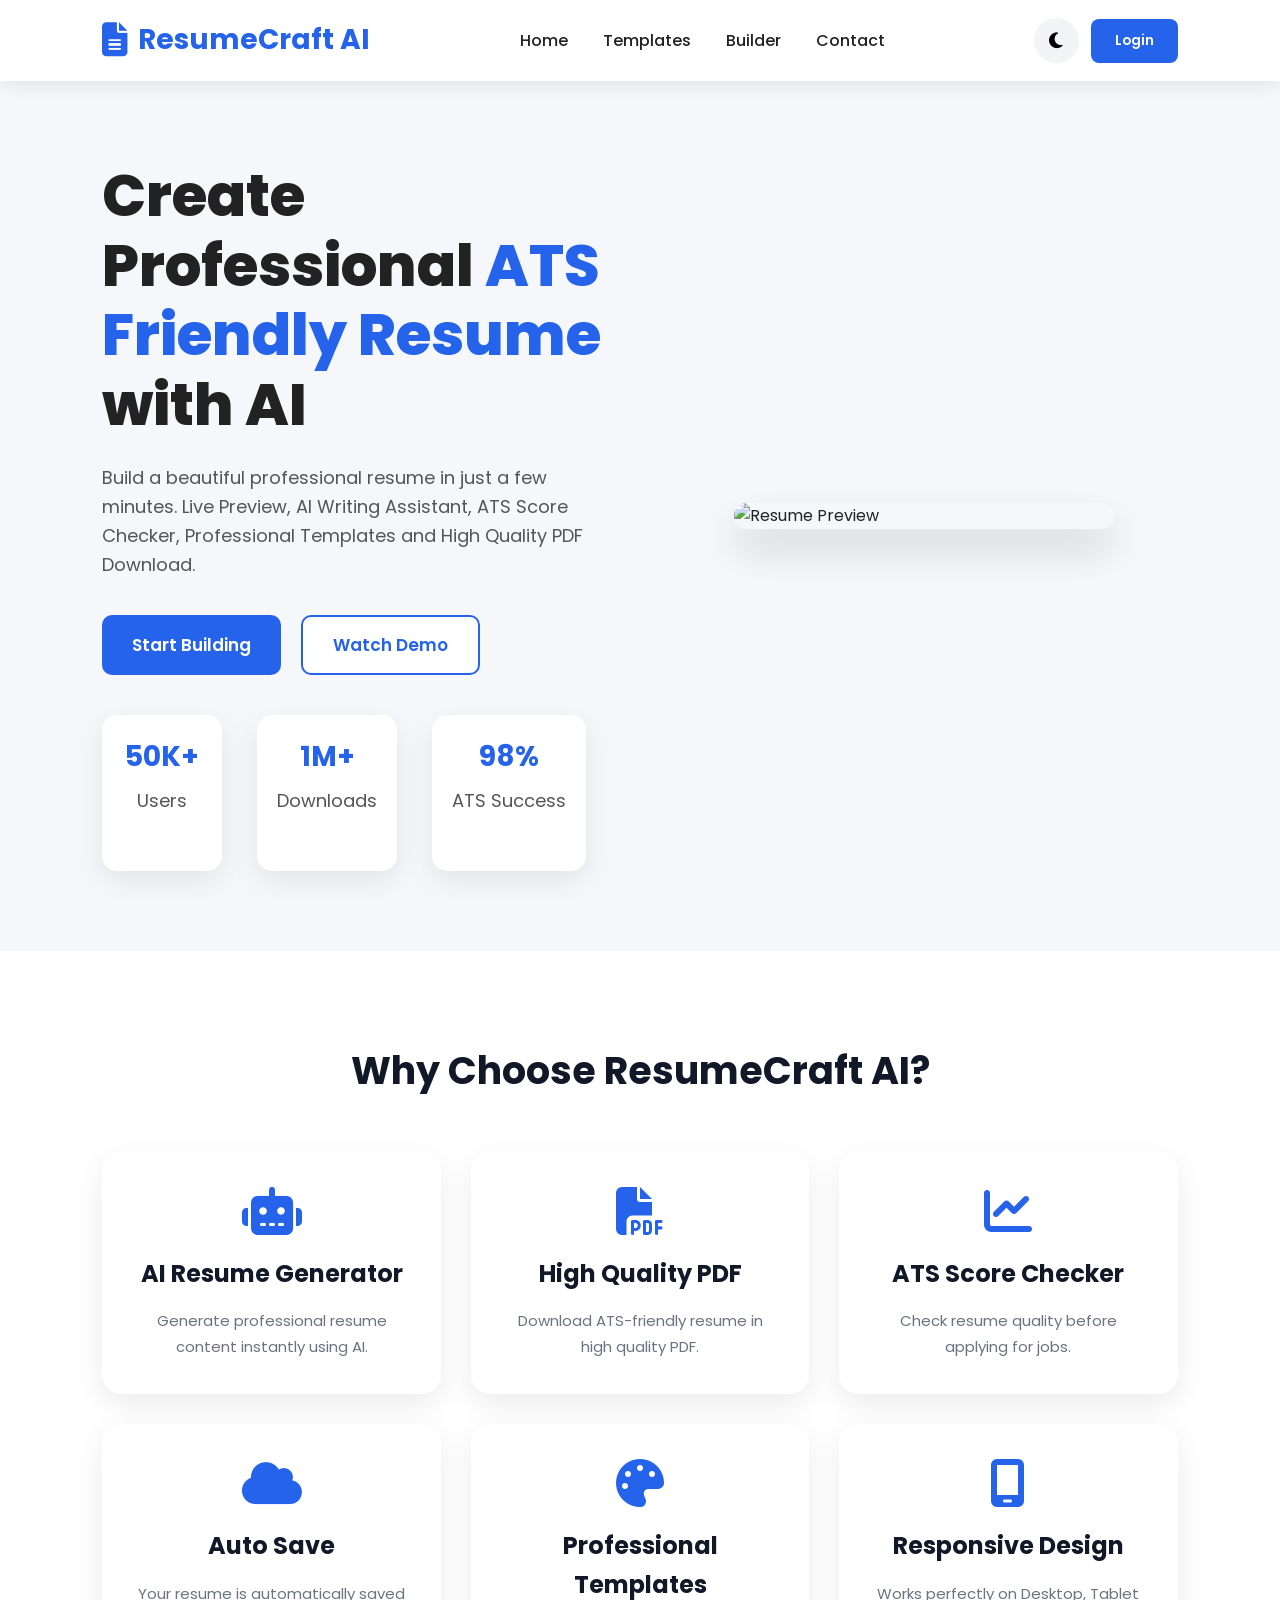
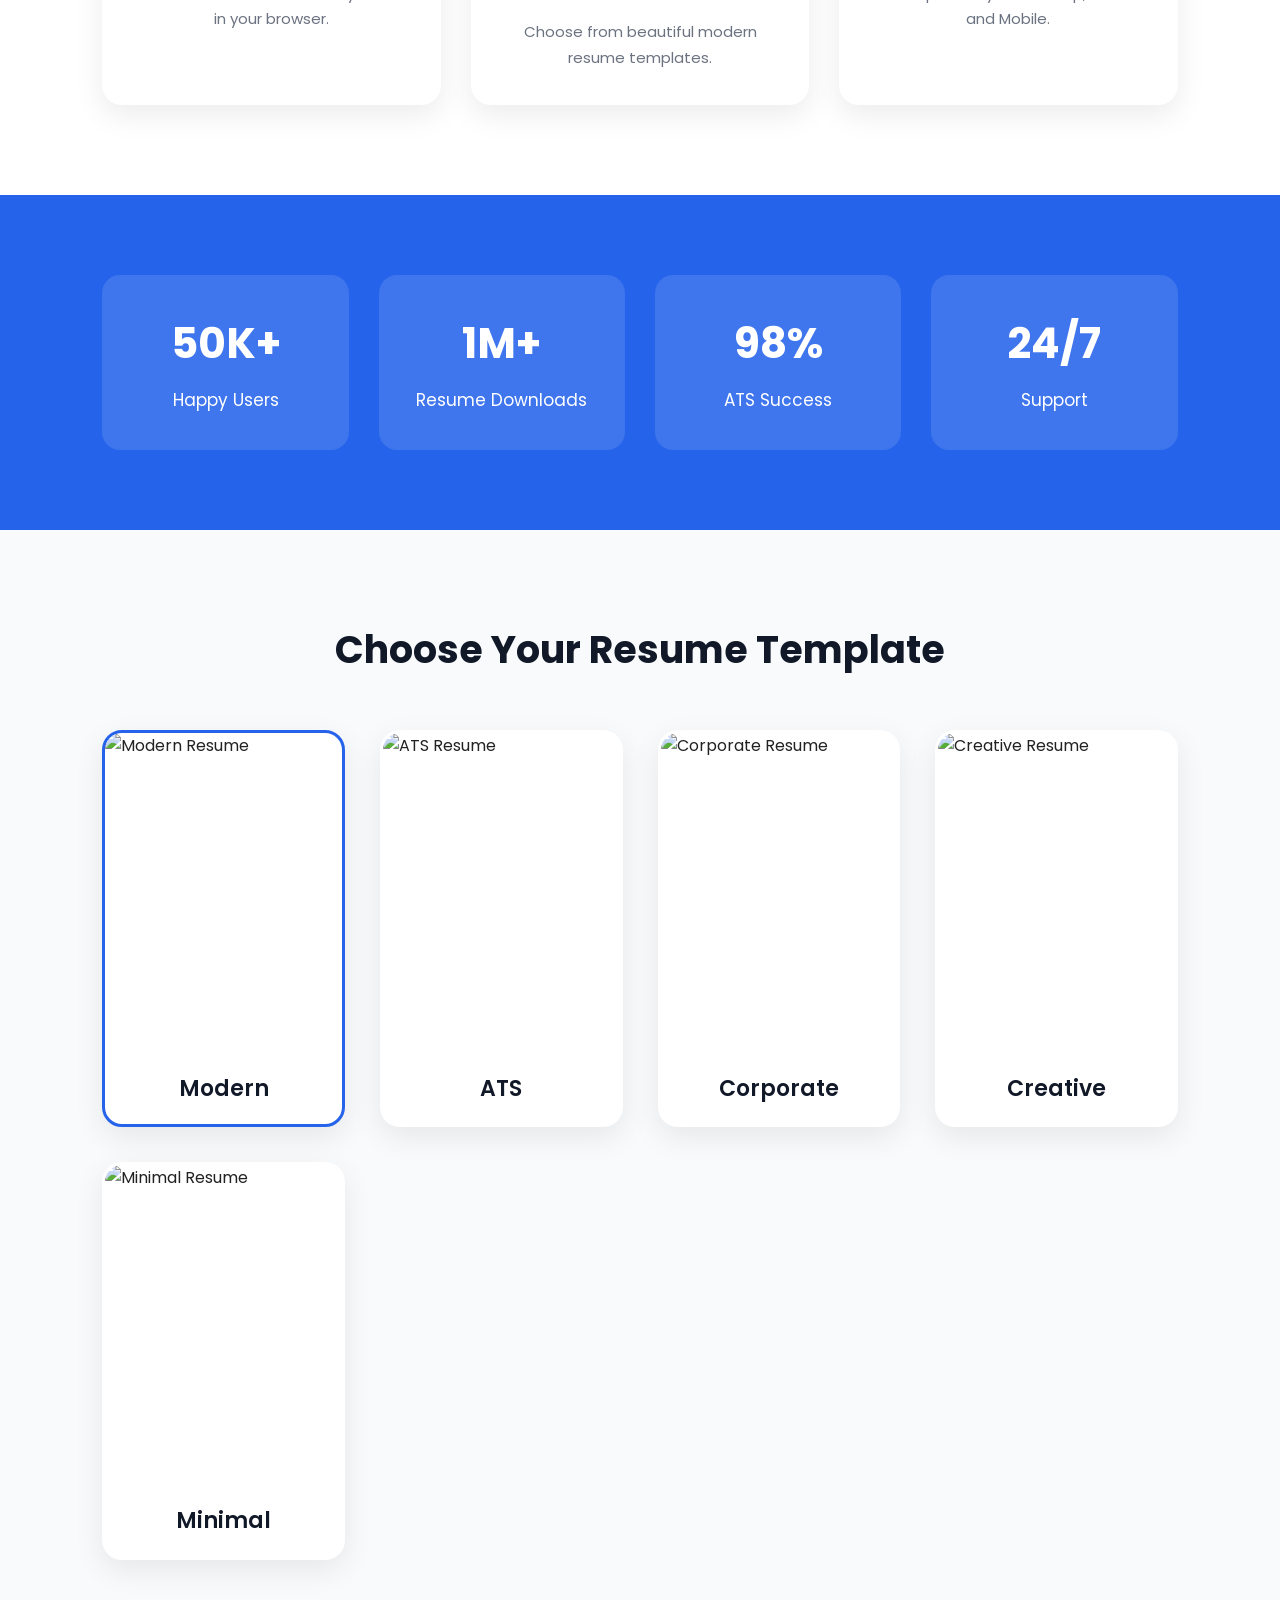
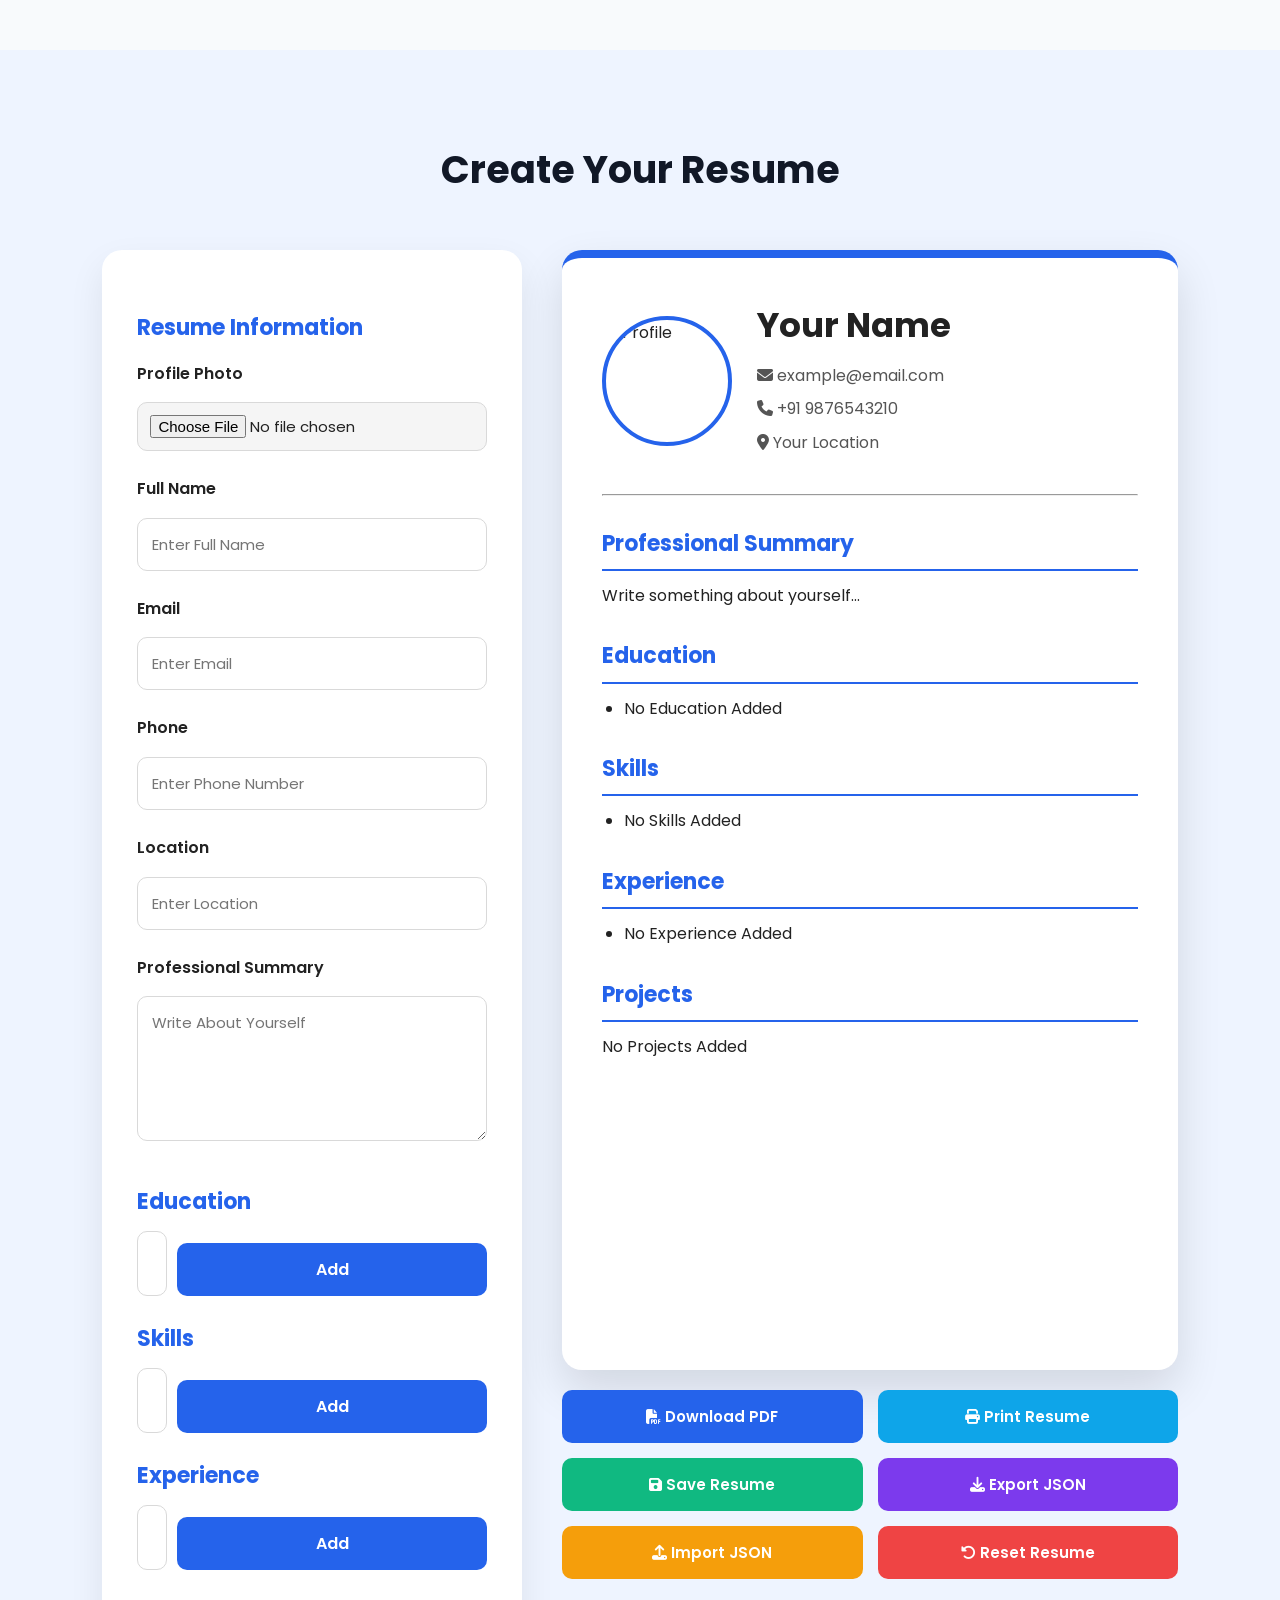
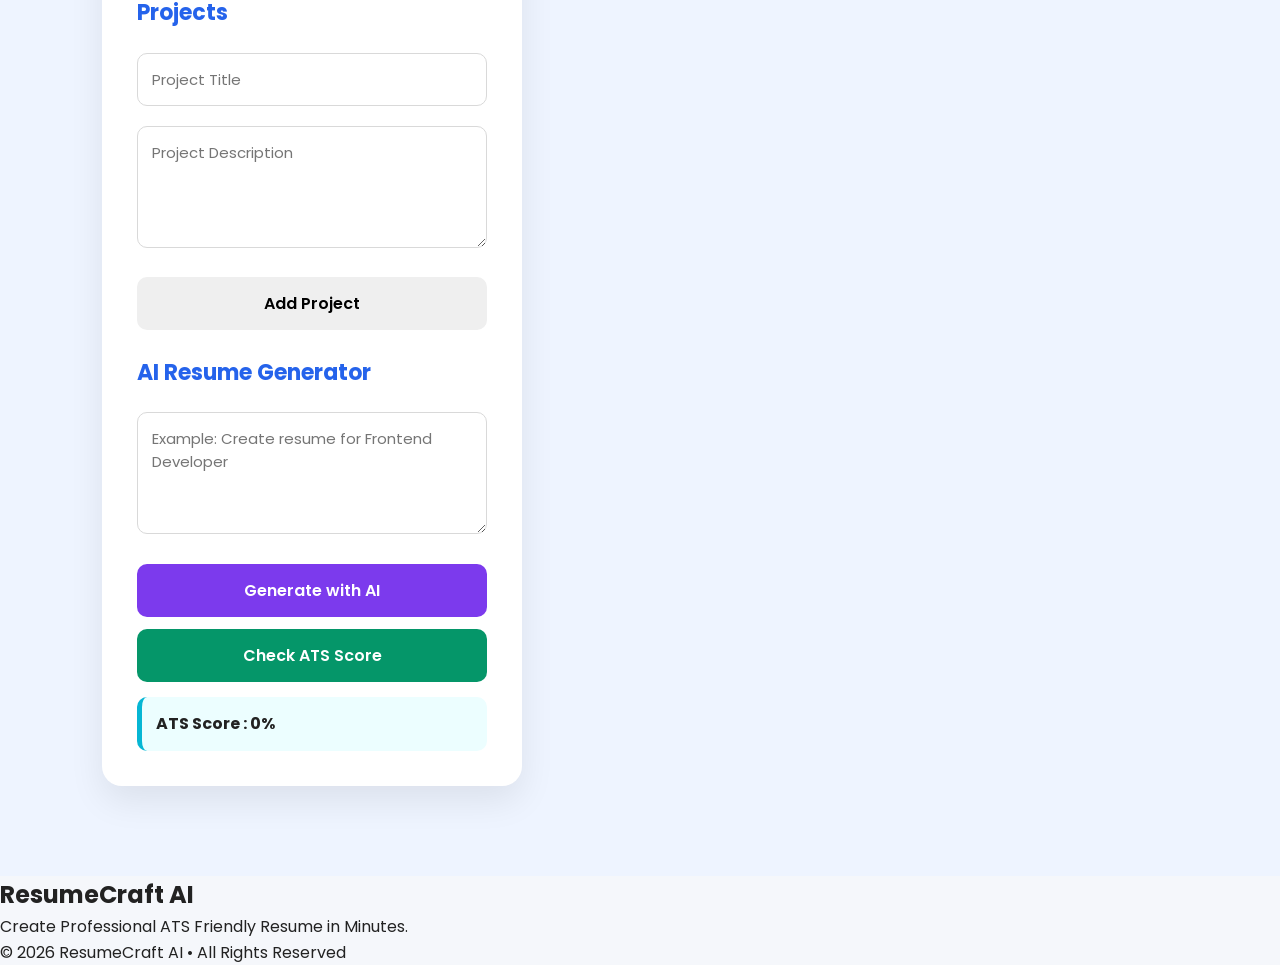
==== index.html @ 43634980 "ResumeCraft V2" ====
<!DOCTYPE html>
<html lang="en">

<head>

<meta charset="UTF-8">
<meta name="viewport" content="width=device-width, initial-scale=1.0">

<title>ResumeCraft AI</title>

<link rel="preconnect" href="https://fonts.googleapis.com">
<link rel="preconnect" href="https://fonts.gstatic.com" crossorigin>

<link href="https://fonts.googleapis.com/css2?family=Poppins:wght@300;400;500;600;700;800&display=swap" rel="stylesheet">

<link rel="stylesheet"
href="https://cdnjs.cloudflare.com/ajax/libs/font-awesome/6.7.2/css/all.min.css">

<link rel="stylesheet" href="style.css">

</head>

<body>

<!-- ================= NAVBAR ================= -->

<nav class="navbar">

<div class="logo">

<i class="fa-solid fa-file-lines"></i>

<span>ResumeCraft AI</span>

</div>

<ul class="nav-links">

<li><a href="#">Home</a></li>

<li><a href="#templates">Templates</a></li>

<li><a href="#builder">Builder</a></li>

<li><a href="#contact">Contact</a></li>

</ul>

<div class="nav-buttons">

<button id="themeToggle">

<i class="fa-solid fa-moon"></i>

</button>

<button class="login-btn">

Login

</button>

</div>

</nav>

<!-- ================= HERO ================= -->

<section class="hero">

<div class="hero-left">

<h1>

Create Professional

<span>ATS Friendly Resume</span>

with AI

</h1>

<p>

Build a beautiful professional resume in just a few minutes.

Live Preview, AI Writing Assistant, ATS Score Checker,

Professional Templates and High Quality PDF Download.

</p>

<div class="hero-buttons">

<button class="primary-btn">

Start Building

</button>

<button class="secondary-btn">

Watch Demo

</button>

</div>

<div class="hero-stats">

<div>

<h2>50K+</h2>

<p>Users</p>

</div>

<div>

<h2>1M+</h2>

<p>Downloads</p>

</div>

<div>

<h2>98%</h2>

<p>ATS Success</p>

</div>

</div>

</div>

<div class="hero-right">

<img

src="https://placehold.co/420x550?text=Resume+Preview"

alt="Resume Preview"

>

</div>

</section><!-- ================= FEATURES ================= -->

<section class="features" id="features">

<h2 class="section-title">
Why Choose ResumeCraft AI?
</h2>

<div class="feature-grid">

<div class="feature-card">

<i class="fa-solid fa-robot"></i>

<h3>AI Resume Generator</h3>

<p>
Generate professional resume content instantly using AI.
</p>

</div>

<div class="feature-card">

<i class="fa-solid fa-file-pdf"></i>

<h3>High Quality PDF</h3>

<p>
Download ATS-friendly resume in high quality PDF.
</p>

</div>

<div class="feature-card">

<i class="fa-solid fa-chart-line"></i>

<h3>ATS Score Checker</h3>

<p>
Check resume quality before applying for jobs.
</p>

</div>

<div class="feature-card">

<i class="fa-solid fa-cloud"></i>

<h3>Auto Save</h3>

<p>
Your resume is automatically saved in your browser.
</p>

</div>

<div class="feature-card">

<i class="fa-solid fa-palette"></i>

<h3>Professional Templates</h3>

<p>
Choose from beautiful modern resume templates.
</p>

</div>

<div class="feature-card">

<i class="fa-solid fa-mobile-screen"></i>

<h3>Responsive Design</h3>

<p>
Works perfectly on Desktop, Tablet and Mobile.
</p>

</div>

</div>

</section>

<!-- ================= STATS ================= -->

<section class="stats">

<div class="stat-card">

<h2>50K+</h2>

<p>Happy Users</p>

</div>

<div class="stat-card">

<h2>1M+</h2>

<p>Resume Downloads</p>

</div>

<div class="stat-card">

<h2>98%</h2>

<p>ATS Success</p>

</div>

<div class="stat-card">

<h2>24/7</h2>

<p>Support</p>

</div>

</section>

<!-- ================= TEMPLATE GALLERY ================= -->

<section class="templates" id="templates">

<h2 class="section-title">

Choose Your Resume Template

</h2>

<div class="template-gallery">

<div class="template-item active"

data-template="modern">

<img

src="https://placehold.co/250x340?text=Modern"

alt="Modern Resume"

>

<h3>Modern</h3>

</div>

<div class="template-item"

data-template="ats">

<img

src="https://placehold.co/250x340?text=ATS"

alt="ATS Resume"

>

<h3>ATS</h3>

</div>

<div class="template-item"

data-template="corporate">

<img

src="https://placehold.co/250x340?text=Corporate"

alt="Corporate Resume"

>

<h3>Corporate</h3>

</div>

<div class="template-item"

data-template="creative">

<img

src="https://placehold.co/250x340?text=Creative"

alt="Creative Resume"

>

<h3>Creative</h3>

</div>

<div class="template-item"

data-template="minimal">

<img

src="https://placehold.co/250x340?text=Minimal"

alt="Minimal Resume"

>

<h3>Minimal</h3>

</div>

</div>

</section><!-- ================= RESUME BUILDER ================= -->

<section class="builder" id="builder">

<h2 class="section-title">

Create Your Resume

</h2>

<div class="builder-container">

<!-- ================= LEFT PANEL ================= -->

<div class="form-panel">

<h3>Resume Information</h3>

<label>Profile Photo</label>

<input
type="file"
id="photo"
accept="image/*">

<label>Full Name</label>

<input
type="text"
id="name"
placeholder="Enter Full Name">

<label>Email</label>

<input
type="email"
id="email"
placeholder="Enter Email">

<label>Phone</label>

<input
type="text"
id="phone"
placeholder="Enter Phone Number">

<label>Location</label>

<input
type="text"
id="location"
placeholder="Enter Location">

<label>Professional Summary</label>

<textarea
id="about"
rows="5"
placeholder="Write About Yourself"></textarea>

<!-- Education -->

<h3>Education</h3>

<div class="input-group">

<input
type="text"
id="educationInput"
placeholder="Enter Education">

<button
type="button"
id="addEducation">

Add

</button>

</div>

<ul id="educationList"></ul>

<!-- Skills -->

<h3>Skills</h3>

<div class="input-group">

<input
type="text"
id="skillInput"
placeholder="Enter Skill">

<button
type="button"
id="addSkill">

Add

</button>

</div>

<ul id="skillList"></ul>

<!-- Experience -->

<h3>Experience</h3>

<div class="input-group">

<input
type="text"
id="experienceInput"
placeholder="Enter Experience">

<button
type="button"
id="addExperience">

Add

</button>

</div>

<ul id="experienceList"></ul>

<!-- Projects -->

<h3>Projects</h3>

<input
type="text"
id="projectTitle"
placeholder="Project Title">

<textarea
id="projectDesc"
rows="4"
placeholder="Project Description"></textarea>

<button
type="button"
id="addProject">

Add Project

</button>

<ul id="projectList"></ul>

<!-- AI Prompt -->

<h3>AI Resume Generator</h3>

<textarea
id="aiPrompt"
rows="4"
placeholder="Example: Create resume for Frontend Developer"></textarea>

<button
type="button"
id="generateResume">

Generate with AI

</button>

<!-- ATS -->

<button
type="button"
id="checkATS">

Check ATS Score

</button>

<div id="atsScore">

ATS Score : 0%

</div>

</div><!-- ================= RIGHT RESUME PREVIEW ================= -->

<div class="resume-panel">

<div class="resume-paper modern" id="resumePaper">

<!-- Header -->

<div class="resume-header">

<div class="resume-photo">

<img
id="preview-photo"
src="https://placehold.co/150x150?text=Photo"
alt="Profile">

</div>

<div class="resume-info">

<h1 id="preview-name">

Your Name

</h1>

<p>

<i class="fa-solid fa-envelope"></i>

<span id="preview-email">

example@email.com

</span>

</p>

<p>

<i class="fa-solid fa-phone"></i>

<span id="preview-phone">

+91 9876543210

</span>

</p>

<p>

<i class="fa-solid fa-location-dot"></i>

<span id="preview-location">

Your Location

</span>

</p>

</div>

</div>

<hr>

<!-- About -->

<section class="resume-section">

<h2>

Professional Summary

</h2>

<p id="preview-about">

Write something about yourself...

</p>

</section>

<!-- Education -->

<section class="resume-section">

<h2>

Education

</h2>

<ul id="preview-education">

<li>No Education Added</li>

</ul>

</section>

<!-- Skills -->

<section class="resume-section">

<h2>

Skills

</h2>

<ul id="preview-skills">

<li>No Skills Added</li>

</ul>

</section>

<!-- Experience -->

<section class="resume-section">

<h2>

Experience

</h2>

<ul id="preview-experience">

<li>No Experience Added</li>

</ul>

</section>

<!-- Projects -->

<section class="resume-section">

<h2>

Projects

</h2>

<div id="preview-projects">

<p>No Projects Added</p>

</div>

</section>

</div>

<!-- Resume Buttons -->

<div class="resume-actions">

<button
type="button"
id="downloadResumePDF">

<i class="fa-solid fa-file-pdf"></i>

Download PDF

</button>

<button
type="button"
id="printResumeBtn">

<i class="fa-solid fa-print"></i>

Print Resume

</button>

<button
type="button"
id="saveResume">

<i class="fa-solid fa-floppy-disk"></i>

Save Resume

</button>

<button
type="button"
id="exportResume">

<i class="fa-solid fa-download"></i>

Export JSON

</button>

<button
type="button"
id="importResume">

<i class="fa-solid fa-upload"></i>

Import JSON

</button>

<input
type="file"
id="importResumeFile"
accept=".json"
hidden>

<button
type="button"
id="resetResume">

<i class="fa-solid fa-rotate-left"></i>

Reset Resume

</button>

</div>

</div>

</div>

</section>

<!-- ================= FOOTER ================= -->

<footer id="contact">

<h2>

ResumeCraft AI

</h2>

<p>

Create Professional ATS Friendly Resume in Minutes.

</p>

<p>

© 2026 ResumeCraft AI • All Rights Reserved

</p>

</footer>

<!-- Toast -->

<div id="toast"></div>

<!-- Loader -->

<div id="loader">

<div class="loader-circle"></div>

</div>

<script src="https://cdnjs.cloudflare.com/ajax/libs/html2pdf.js/0.10.1/html2pdf.bundle.min.js"></script>

<script src="script.js"></script>

</body>

</html>
---- style.css ----
/* ======================================
ResumeCraft AI v4
PART-1
Global + Navbar + Hero
====================================== */

*{

margin:0;

padding:0;

box-sizing:border-box;

font-family:'Poppins',sans-serif;

scroll-behavior:smooth;

}

body{

background:#f5f7fb;

color:#222;

line-height:1.6;

overflow-x:hidden;

}

img{

max-width:100%;

display:block;

}

a{

text-decoration:none;

color:inherit;

}

button{

cursor:pointer;

border:none;

transition:.3s;

}

input,
textarea{

width:100%;

padding:14px;

margin:10px 0;

border:1px solid #d9d9d9;

border-radius:10px;

font-size:15px;

outline:none;

transition:.3s;

}

input:focus,
textarea:focus{

border-color:#2563eb;

box-shadow:0 0 8px rgba(37,99,235,.2);

}

.section-title{

text-align:center;

font-size:38px;

font-weight:700;

margin-bottom:50px;

color:#111827;

}

/* =========================
Navbar
========================= */

.navbar{

position:sticky;

top:0;

z-index:999;

background:white;

display:flex;

justify-content:space-between;

align-items:center;

padding:18px 8%;

box-shadow:0 5px 18px rgba(0,0,0,.08);

}

.logo{

display:flex;

align-items:center;

gap:10px;

font-size:28px;

font-weight:700;

color:#2563eb;

}

.logo i{

font-size:34px;

}

.nav-links{

display:flex;

gap:35px;

list-style:none;

}

.nav-links a{

font-size:16px;

font-weight:500;

transition:.3s;

}

.nav-links a:hover{

color:#2563eb;

}

.nav-buttons{

display:flex;

gap:12px;

align-items:center;

}

#themeToggle{

width:45px;

height:45px;

border-radius:50%;

background:#f3f4f6;

font-size:18px;

}

#themeToggle:hover{

background:#2563eb;

color:white;

}

.login-btn{

padding:12px 24px;

background:#2563eb;

color:white;

border-radius:8px;

font-weight:600;

}

.login-btn:hover{

background:#1d4ed8;

}

/* =========================
Hero
========================= */

.hero{

display:grid;

grid-template-columns:1fr 1fr;

align-items:center;

gap:60px;

padding:80px 8%;

}

.hero-left h1{

font-size:58px;

font-weight:800;

line-height:1.2;

margin-bottom:25px;

}

.hero-left span{

color:#2563eb;

}

.hero-left p{

font-size:18px;

color:#555;

margin-bottom:35px;

}

.hero-buttons{

display:flex;

gap:20px;

margin-bottom:40px;

}

.primary-btn{

background:#2563eb;

color:white;

padding:15px 30px;

border-radius:10px;

font-size:17px;

font-weight:600;

}

.primary-btn:hover{

transform:translateY(-3px);

background:#1d4ed8;

}

.secondary-btn{

background:white;

border:2px solid #2563eb;

padding:15px 30px;

border-radius:10px;

font-size:17px;

font-weight:600;

color:#2563eb;

}

.secondary-btn:hover{

background:#2563eb;

color:white;

}

.hero-stats{

display:flex;

gap:35px;

margin-top:20px;

}

.hero-stats div{

background:white;

padding:20px;

border-radius:15px;

box-shadow:0 10px 30px rgba(0,0,0,.08);

min-width:120px;

text-align:center;

}

.hero-stats h2{

font-size:28px;

color:#2563eb;

margin-bottom:8px;

}

.hero-right{

display:flex;

justify-content:center;

}

.hero-right img{

width:380px;

border-radius:20px;

box-shadow:0 20px 40px rgba(0,0,0,.15);

animation:float 3s ease-in-out infinite;

}

/* Animation */

@keyframes float{

0%{

transform:translateY(0);

}

50%{

transform:translateY(-15px);

}

100%{

transform:translateY(0);

}

}/* ======================================
ResumeCraft AI v4
PART-2
Features + Stats + Templates
====================================== */

/* =========================
Features
========================= */

.features{

padding:90px 8%;

background:#ffffff;

}

.feature-grid{

display:grid;

grid-template-columns:repeat(auto-fit,minmax(260px,1fr));

gap:30px;

margin-top:50px;

}

.feature-card{

background:white;

padding:35px;

border-radius:20px;

text-align:center;

box-shadow:0 10px 30px rgba(0,0,0,.08);

transition:.35s;

}

.feature-card:hover{

transform:translateY(-10px);

box-shadow:0 20px 45px rgba(37,99,235,.20);

}

.feature-card i{

font-size:48px;

color:#2563eb;

margin-bottom:20px;

}

.feature-card h3{

font-size:24px;

margin-bottom:15px;

color:#111827;

}

.feature-card p{

font-size:15px;

color:#6b7280;

line-height:1.7;

}

/* =========================
Statistics
========================= */

.stats{

padding:80px 8%;

background:#2563eb;

display:grid;

grid-template-columns:repeat(auto-fit,minmax(180px,1fr));

gap:30px;

}

.stat-card{

background:rgba(255,255,255,.12);

padding:35px;

border-radius:18px;

text-align:center;

backdrop-filter:blur(8px);

transition:.3s;

}

.stat-card:hover{

transform:scale(1.05);

background:rgba(255,255,255,.18);

}

.stat-card h2{

font-size:42px;

font-weight:700;

color:white;

margin-bottom:10px;

}

.stat-card p{

font-size:17px;

color:white;

}

/* =========================
Template Gallery
========================= */

.templates{

padding:90px 8%;

background:#f8fafc;

}

.template-gallery{

display:grid;

grid-template-columns:repeat(auto-fit,minmax(230px,1fr));

gap:35px;

margin-top:50px;

}

.template-item{

background:white;

border-radius:20px;

overflow:hidden;

cursor:pointer;

box-shadow:0 10px 30px rgba(0,0,0,.08);

transition:.35s;

border:3px solid transparent;

}

.template-item:hover{

transform:translateY(-10px);

box-shadow:0 20px 45px rgba(0,0,0,.12);

}

.template-item.active{

border-color:#2563eb;

}

.template-item img{

width:100%;

height:320px;

object-fit:cover;

}

.template-item h3{

padding:18px;

text-align:center;

font-size:22px;

font-weight:600;

color:#111827;

}

/* =========================
Responsive
========================= */

@media(max-width:900px){

.hero{

grid-template-columns:1fr;

text-align:center;

}

.hero-buttons{

justify-content:center;

}

.hero-stats{

justify-content:center;

flex-wrap:wrap;

}

.hero-right{

margin-top:40px;

}

.navbar{

padding:18px 5%;

}

.nav-links{

display:none;

}

}/* ======================================
ResumeCraft AI v4
PART-3
Resume Builder + Resume Preview
====================================== */

/* =========================
Builder Section
========================= */

.builder{

padding:90px 8%;

background:#eef4ff;

}

.builder-container{

display:grid;

grid-template-columns:420px 1fr;

gap:40px;

align-items:start;

}

/* =========================
Left Form Panel
========================= */

.form-panel{

background:#fff;

padding:35px;

border-radius:20px;

box-shadow:0 15px 35px rgba(0,0,0,.08);

position:sticky;

top:90px;

}

.form-panel h3{

margin:25px 0 12px;

font-size:22px;

color:#2563eb;

}

.form-panel label{

display:block;

font-weight:600;

margin-top:15px;

margin-bottom:6px;

}

.form-panel input[type=file]{

padding:12px;

background:#f5f5f5;

border-radius:10px;

}

.input-group{

display:flex;

gap:10px;

margin-bottom:15px;

}

.input-group input{

flex:1;

margin:0;

}

.input-group button{

padding:12px 18px;

background:#2563eb;

color:#fff;

border-radius:10px;

font-weight:600;

}

.input-group button:hover{

background:#1d4ed8;

}

.form-panel button{

width:100%;

padding:14px;

margin-top:12px;

border-radius:10px;

font-size:16px;

font-weight:600;

}

#generateResume{

background:#7c3aed;

color:#fff;

}

#generateResume:hover{

background:#6d28d9;

}

#checkATS{

background:#059669;

color:#fff;

}

#checkATS:hover{

background:#047857;

}

#atsScore{

margin-top:15px;

padding:14px;

border-radius:10px;

background:#ecfeff;

border-left:5px solid #06b6d4;

font-weight:700;

}

/* =========================
Resume Preview
========================= */

.resume-panel{

display:flex;

flex-direction:column;

gap:20px;

}

.resume-paper{

background:#fff;

padding:40px;

border-radius:20px;

box-shadow:0 20px 45px rgba(0,0,0,.12);

min-height:1120px;

}

.resume-header{

display:flex;

gap:25px;

align-items:center;

margin-bottom:30px;

}

.resume-photo img{

width:130px;

height:130px;

border-radius:50%;

object-fit:cover;

border:4px solid #2563eb;

}

.resume-info h1{

font-size:34px;

margin-bottom:10px;

}

.resume-info p{

margin:8px 0;

color:#555;

}

.resume-section{

margin-top:30px;

}

.resume-section h2{

font-size:22px;

padding-bottom:8px;

margin-bottom:12px;

border-bottom:2px solid #2563eb;

color:#2563eb;

}

.resume-section ul{

padding-left:22px;

}

.resume-section li{

margin-bottom:8px;

line-height:1.6;

}

#preview-projects div{

padding:12px;

margin-bottom:15px;

background:#f8fafc;

border-left:4px solid #2563eb;

border-radius:8px;

}

#preview-projects h4{

margin-bottom:8px;

}

/* =========================
Resume Buttons
========================= */

.resume-actions{

display:grid;

grid-template-columns:repeat(2,1fr);

gap:15px;

}

.resume-actions button{

padding:15px;

border-radius:10px;

font-size:15px;

font-weight:600;

color:white;

}

#downloadResumePDF{

background:#2563eb;

}

#printResumeBtn{

background:#0ea5e9;

}

#saveResume{

background:#10b981;

}

#exportResume{

background:#7c3aed;

}

#importResume{

background:#f59e0b;

}

#resetResume{

background:#ef4444;

}

.resume-actions button:hover{

transform:translateY(-3px);

filter:brightness(.95);

}

/* =========================
Responsive
========================= */

@media(max-width:1100px){

.builder-container{

grid-template-columns:1fr;

}

.form-panel{

position:static;

}

.resume-actions{

grid-template-columns:1fr;

}

}

@media(max-width:700px){

.resume-header{

flex-direction:column;

text-align:center;

}

.resume-paper{

padding:25px;

}

.resume-photo img{

width:100px;

height:100px;

}

.resume-info h1{

font-size:28px;

}

}/* ======================================
ResumeCraft AI v4
PART-4
Dark Mode + Templates + Toast + Loader
====================================== */

/* =========================
Dark Mode
========================= */

body.dark{

background:#111827;

color:#f3f4f6;

}

body.dark .navbar,
body.dark .feature-card,
body.dark .template-item,
body.dark .form-panel,
body.dark .resume-paper{

background:#1f2937;

color:white;

}

body.dark input,
body.dark textarea{

background:#374151;

color:white;

border:1px solid #4b5563;

}

body.dark .resume-section h2{

color:#60a5fa;

border-color:#60a5fa;

}

body.dark .section-title{

color:white;

}

body.dark .resume-info p{

color:#d1d5db;

}

body.dark .feature-card p{

color:#d1d5db;

}

/* =========================
Resume Templates
========================= */

/* Modern */

.resume-paper.modern{

border-top:8px solid #2563eb;

}

/* ATS */

.resume-paper.ats{

font-family:Arial,sans-serif;

border-left:8px solid #059669;

}

.resume-paper.ats .resume-section h2{

color:#059669;

border-color:#059669;

}

/* Corporate */

.resume-paper.corporate{

border-top:8px solid #111827;

}

.resume-paper.corporate .resume-section h2{

color:#111827;

border-color:#111827;

}

/* Creative */

.resume-paper.creative{

background:#fffdf5;

border-left:10px solid #f59e0b;

}

.resume-paper.creative .resume-section h2{

color:#ea580c;

border-color:#ea580c;

}

/* Minimal */

.resume-paper.minimal{

box-shadow:none;

border:1px solid #ddd;

}

.resume-paper.minimal .resume-section h2{

border-bottom:1px solid #999;

color:#444;

}

/* =========================
Toast
========================= */

#toast{

position:fixed;

right:30px;

bottom:30px;

background:#2563eb;

color:white;

padding:14px 22px;

border-radius:10px;

font-weight:600;

opacity:0;

visibility:hidden;

transition:.35s;

z-index:9999;

}

#toast.show{

opacity:1;

visibility:visible;

}

/* =========================
Loader
========================= */

#loader{

position:fixed;

left:0;

top:0;

width:100%;

height:100%;

background:rgba(255,255,255,.85);

display:none;

justify-content:center;

align-items:center;

z-index:99999;

}

.loader-circle{

width:70px;

height:70px;

border:7px solid #ddd;

border-top:7px solid #2563eb;

border-radius:50%;

animation:spin 1s linear infinite;

}

@keyframes spin{

100%{

transform:rotate(360deg);

}

}

/* =========================
Print
========================= */

@media print{

body{

background:white;

}

.navbar,
.hero,
.features,
.stats,
.templates,
.form-panel,
.resume-actions,
footer,
#toast,
#loader{

display:none !important;

}

.builder{

padding:0;

background:white;

}

.builder-container{

display:block;

}

.resume-panel{

width:100%;

}

.resume-paper{

box-shadow:none;

border:none;

margin:0;

padding:20px;

width:100%;

min-height:auto;

}

}

/* =========================
Scrollbar
========================= */

::-webkit-scrollbar{

width:10px;

}

::-webkit-scrollbar-thumb{

background:#2563eb;

border-radius:20px;

}

::-webkit-scrollbar-track{

background:#e5e7eb;

}
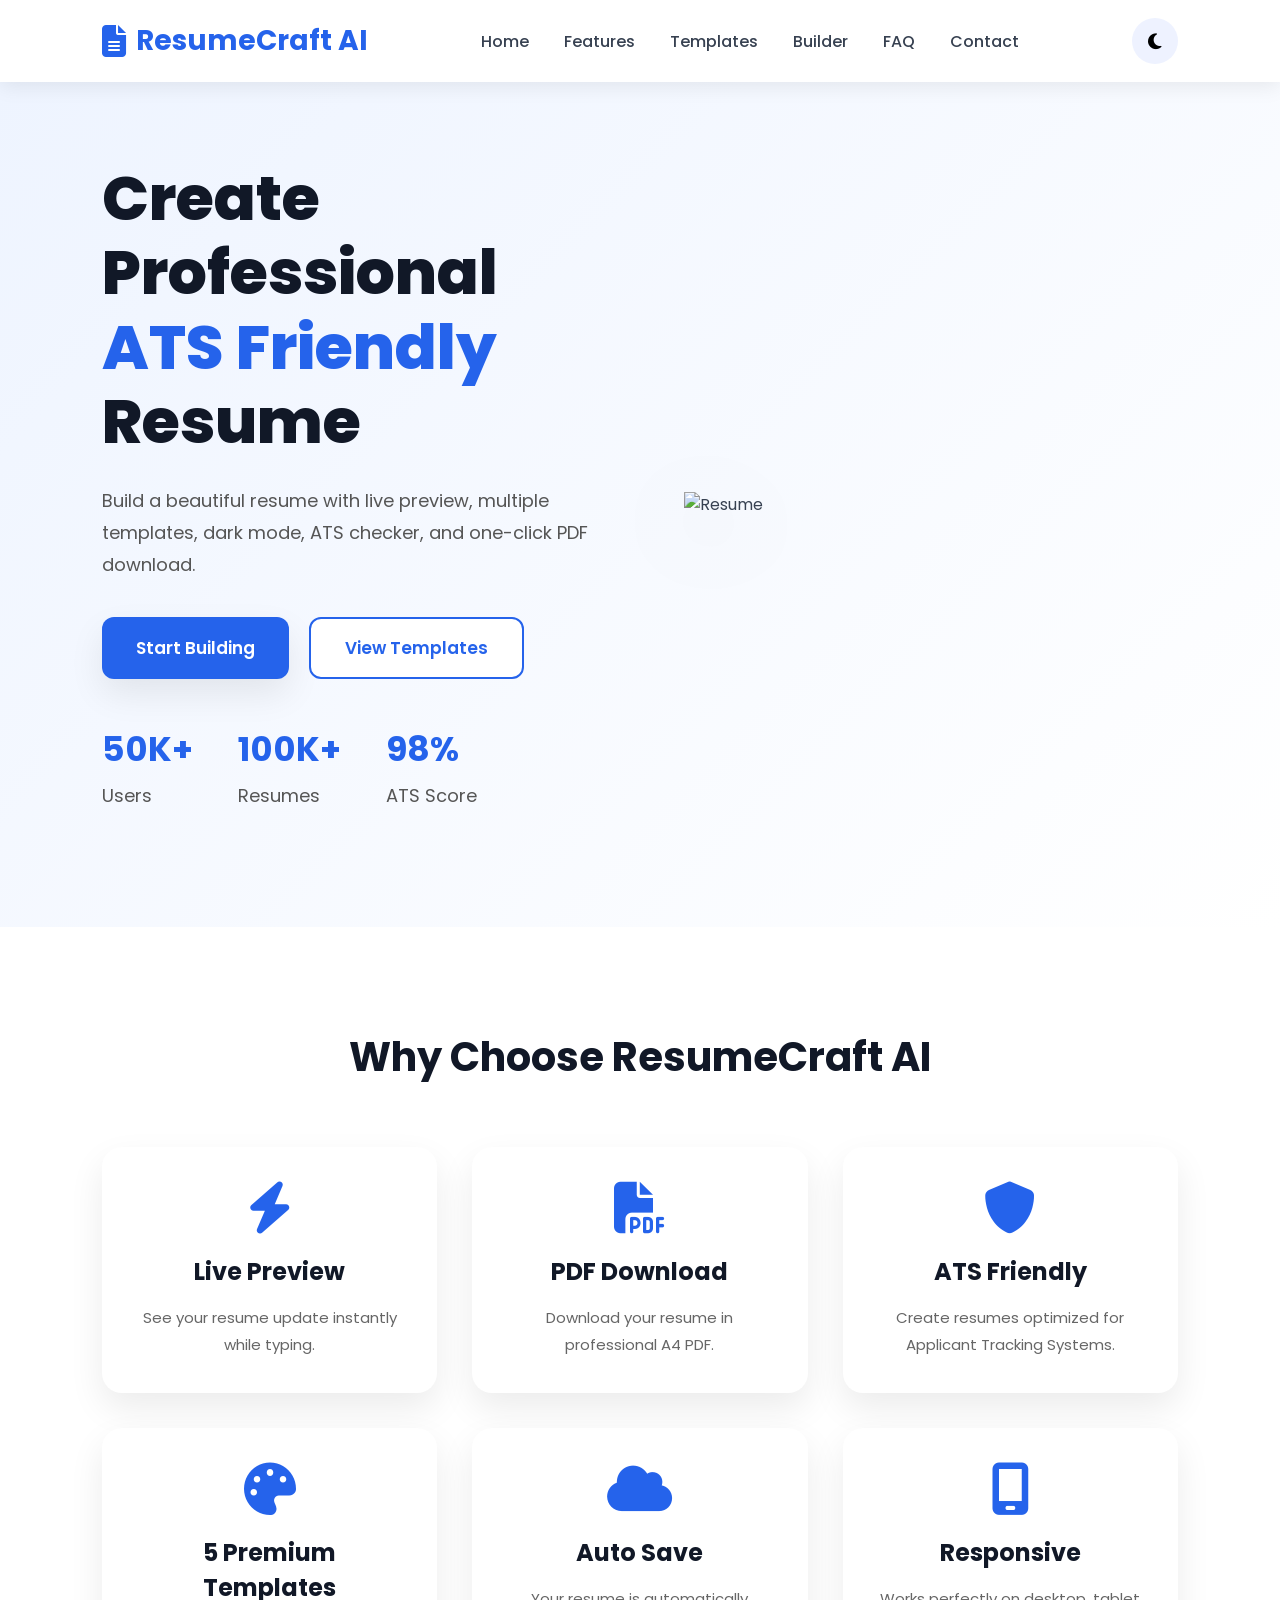
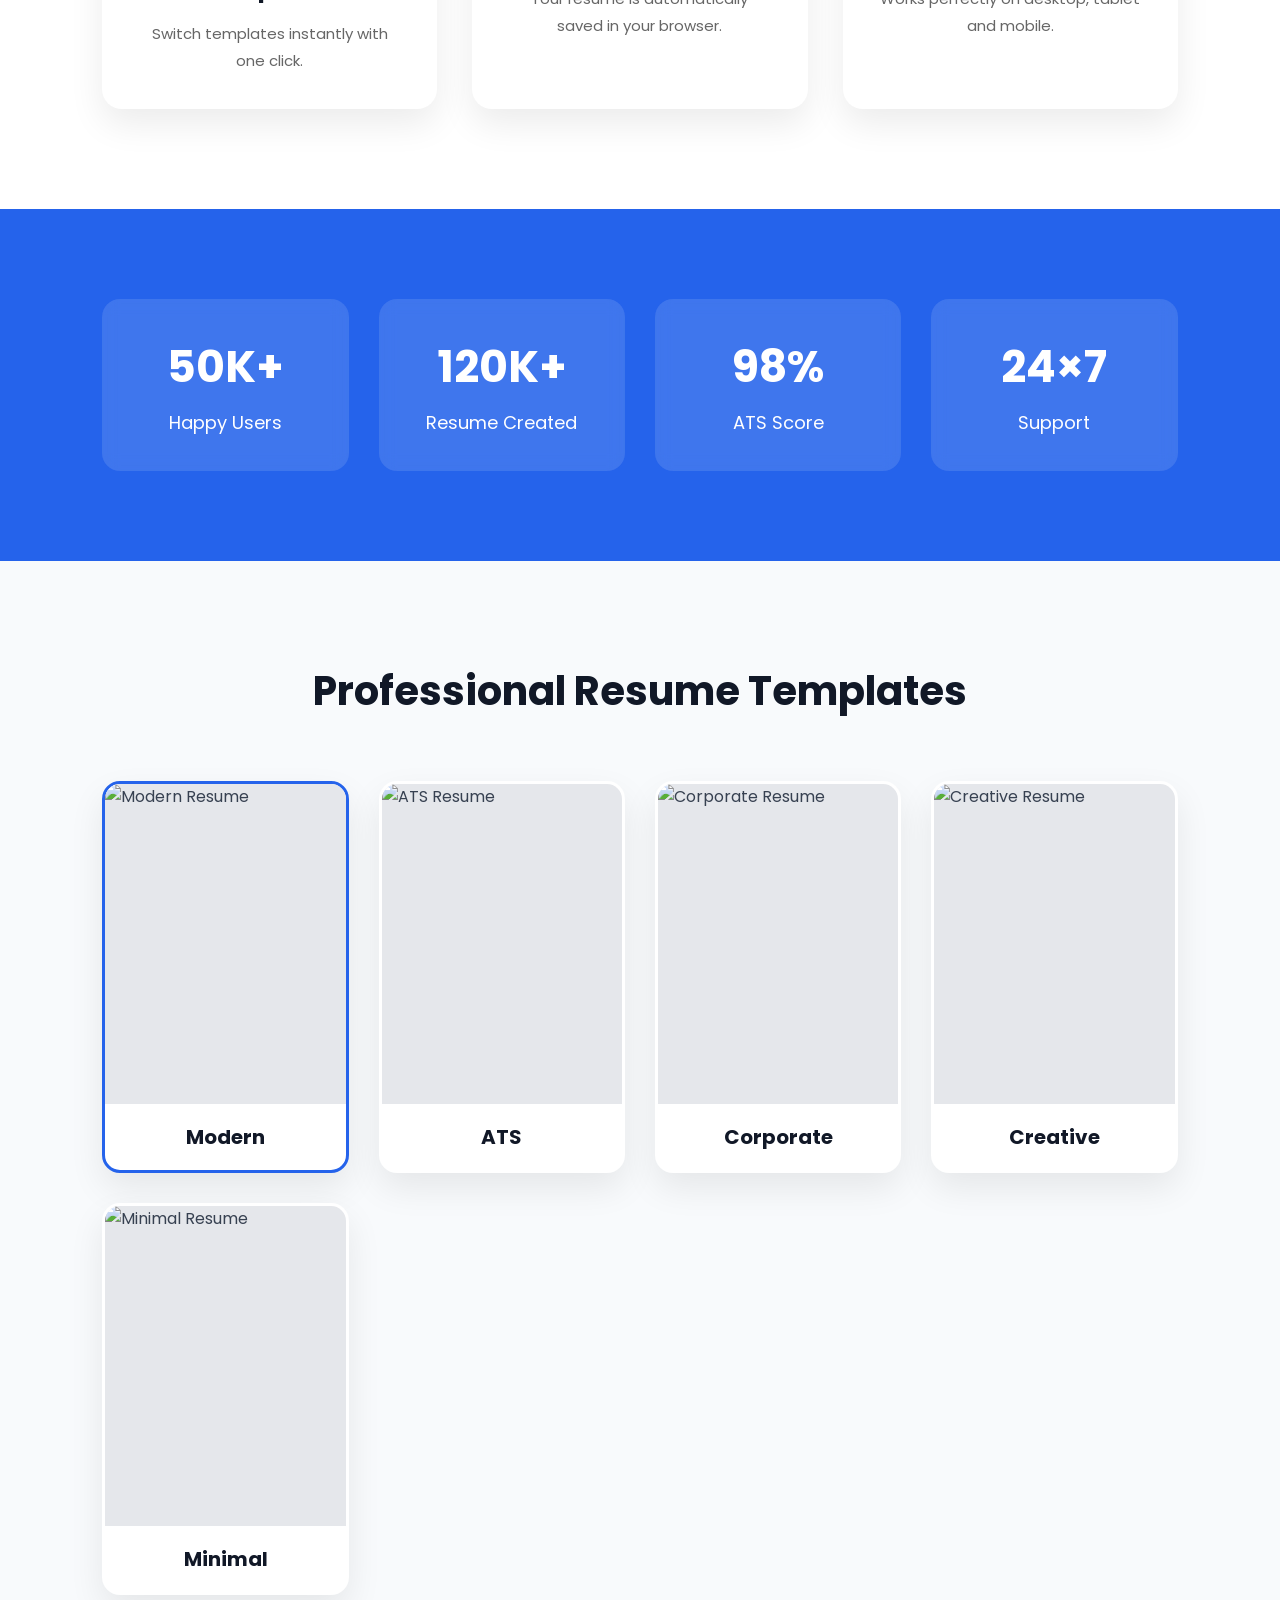
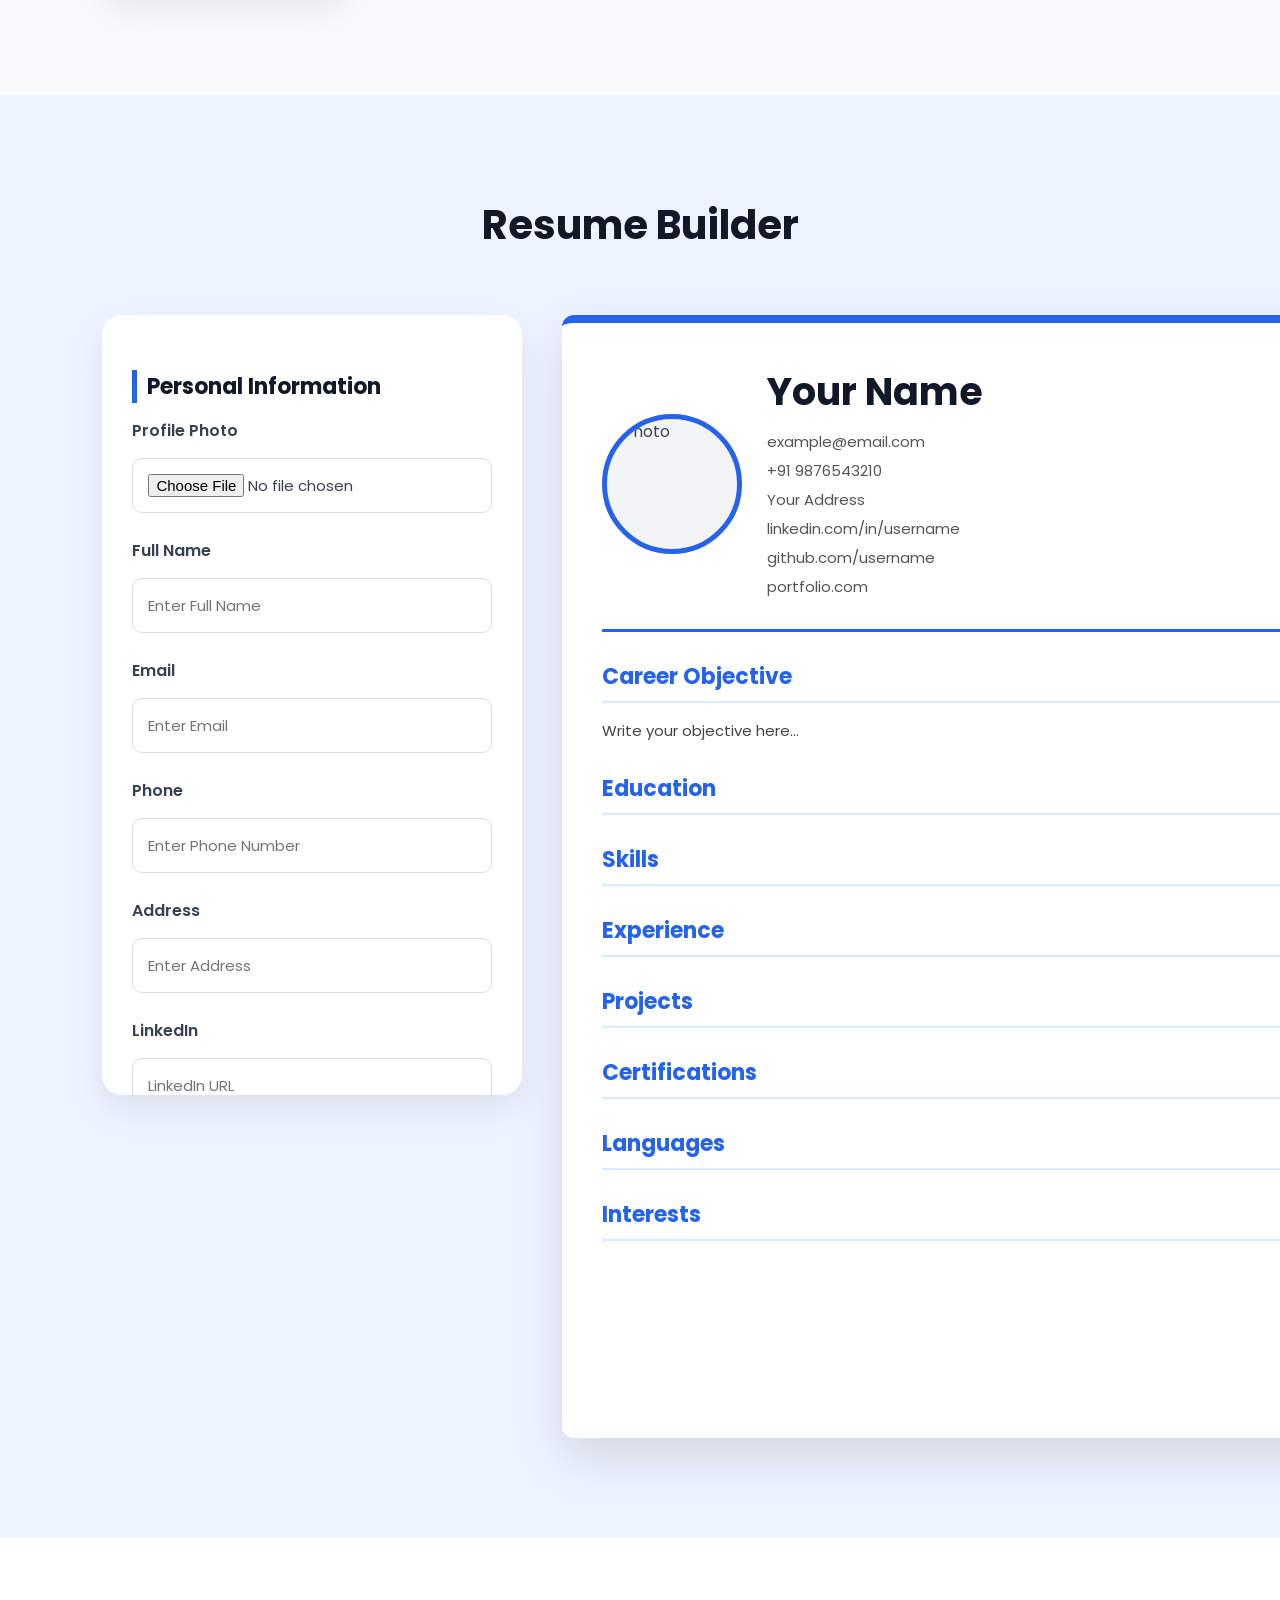
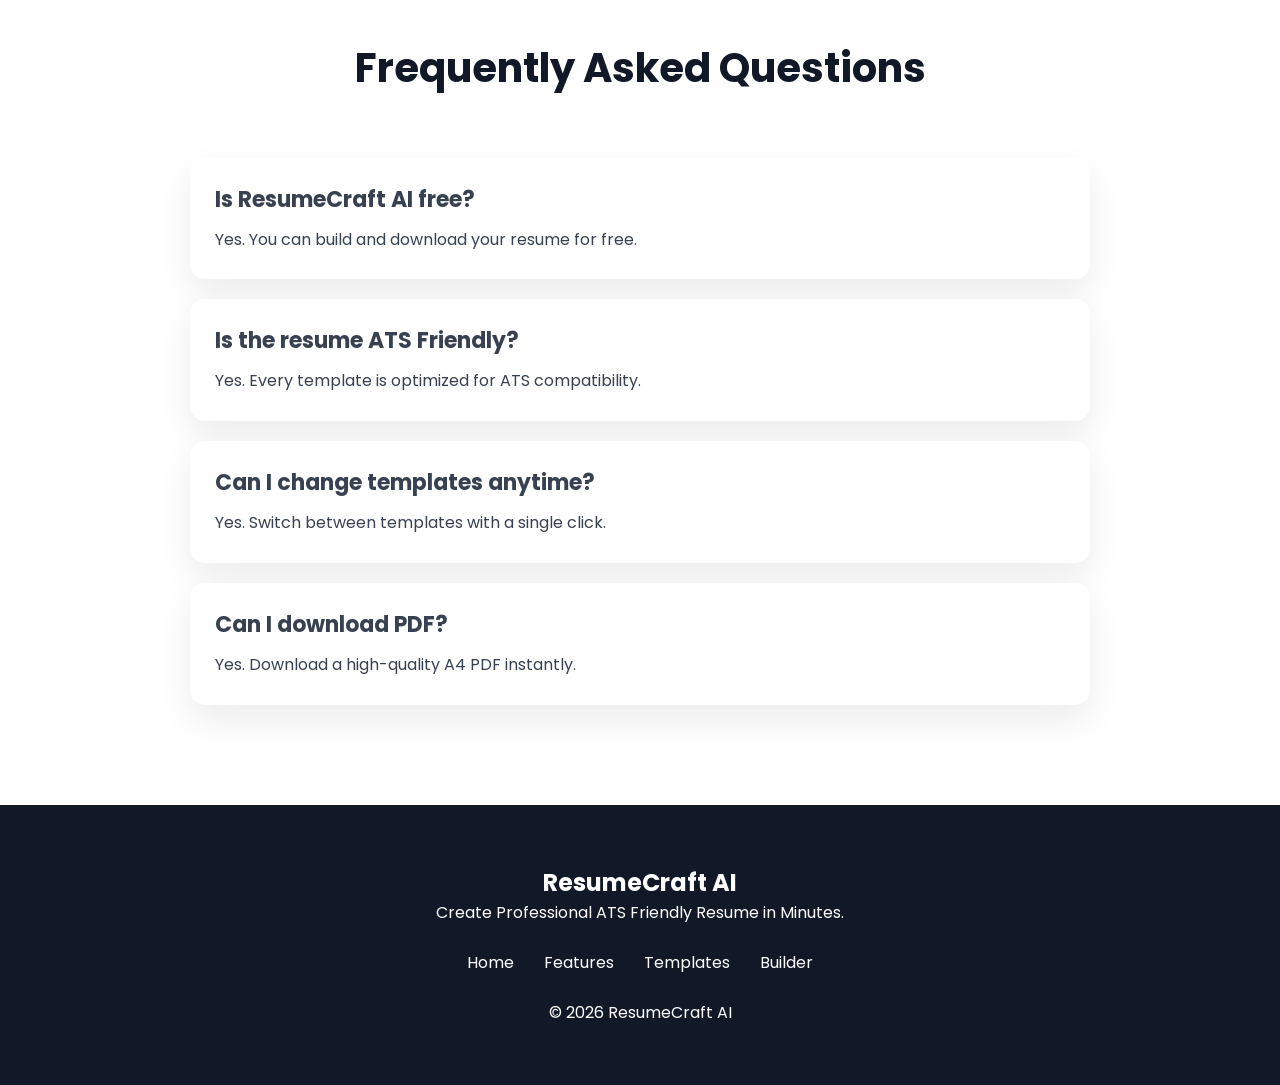
==== commit bfd12193: "ResumeCraft V2" ====
--- a/index.html
+++ b/index.html
@@ -1,28 +1,59 @@
 <!DOCTYPE html>
+
 <html lang="en">
 
 <head>
 
 <meta charset="UTF-8">
-<meta name="viewport" content="width=device-width, initial-scale=1.0">
+
+<meta name="viewport"
+content="width=device-width, initial-scale=1.0">
 
 <title>ResumeCraft AI</title>
 
-<link rel="preconnect" href="https://fonts.googleapis.com">
-<link rel="preconnect" href="https://fonts.gstatic.com" crossorigin>
-
-<link href="https://fonts.googleapis.com/css2?family=Poppins:wght@300;400;500;600;700;800&display=swap" rel="stylesheet">
+<link rel="preconnect"
+href="https://fonts.googleapis.com">
+
+<link rel="preconnect"
+href="https://fonts.gstatic.com"
+crossorigin>
+
+<link href="https://fonts.googleapis.com/css2?family=Poppins:wght@300;400;500;600;700;800&display=swap"
+rel="stylesheet">
 
 <link rel="stylesheet"
 href="https://cdnjs.cloudflare.com/ajax/libs/font-awesome/6.7.2/css/all.min.css">
 
-<link rel="stylesheet" href="style.css">
+<link rel="stylesheet"
+href="style.css">
 
 </head>
 
 <body>
 
-<!-- ================= NAVBAR ================= -->
+<!-- ===================
+LOADER
+=================== -->
+
+<div id="loader">
+
+<div class="loader-circle"></div>
+
+</div>
+
+<!-- ===================
+TOAST
+=================== -->
+
+<div id="toast">
+
+Saved Successfully
+
+</div>
+
+<!-- ===================
+NAVBAR
+=================== -->
 
 <nav class="navbar">
 
@@ -30,19 +61,75 @@
 
 <i class="fa-solid fa-file-lines"></i>
 
-<span>ResumeCraft AI</span>
+<span>
+
+ResumeCraft AI
+
+</span>
 
 </div>
 
 <ul class="nav-links">
 
-<li><a href="#">Home</a></li>
-
-<li><a href="#templates">Templates</a></li>
-
-<li><a href="#builder">Builder</a></li>
-
-<li><a href="#contact">Contact</a></li>
+<li>
+
+<a href="#home">
+
+Home
+
+</a>
+
+</li>
+
+<li>
+
+<a href="#features">
+
+Features
+
+</a>
+
+</li>
+
+<li>
+
+<a href="#templates">
+
+Templates
+
+</a>
+
+</li>
+
+<li>
+
+<a href="#builder">
+
+Builder
+
+</a>
+
+</li>
+
+<li>
+
+<a href="#faq">
+
+FAQ
+
+</a>
+
+</li>
+
+<li>
+
+<a href="#contact">
+
+Contact
+
+</a>
+
+</li>
 
 </ul>
 
@@ -54,526 +141,827 @@
 
 </button>
 
-<button class="login-btn">
-
-Login
+</div>
+
+</nav>
+
+<!-- ===================
+HERO
+=================== -->
+
+<section
+class="hero"
+id="home">
+
+<div class="hero-left">
+
+<h1>
+
+Create Professional
+
+<span>
+
+ATS Friendly
+
+</span>
+
+Resume
+
+</h1>
+
+<p>
+
+Build a beautiful resume with live preview,
+multiple templates,
+dark mode,
+ATS checker,
+and one-click PDF download.
+
+</p>
+
+<div class="hero-buttons">
+
+<button
+class="primary-btn">
+
+Start Building
 
 </button>
 
-</div>
-
-</nav>
-
-<!-- ================= HERO ================= -->
-
-<section class="hero">
-
-<div class="hero-left">
-
-<h1>
-
-Create Professional
-
-<span>ATS Friendly Resume</span>
-
-with AI
-
-</h1>
-
-<p>
-
-Build a beautiful professional resume in just a few minutes.
-
-Live Preview, AI Writing Assistant, ATS Score Checker,
-
-Professional Templates and High Quality PDF Download.
-
-</p>
-
-<div class="hero-buttons">
-
-<button class="primary-btn">
-
-Start Building
+<button
+class="secondary-btn">
+
+View Templates
 
 </button>
 
-<button class="secondary-btn">
-
-Watch Demo
+</div>
+
+<div class="hero-stats">
+
+<div>
+
+<h2>
+
+50K+
+
+</h2>
+
+<p>
+
+Users
+
+</p>
+
+</div>
+
+<div>
+
+<h2>
+
+100K+
+
+</h2>
+
+<p>
+
+Resumes
+
+</p>
+
+</div>
+
+<div>
+
+<h2>
+
+98%
+
+</h2>
+
+<p>
+
+ATS Score
+
+</p>
+
+</div>
+
+</div>
+
+</div>
+
+<div class="hero-right">
+
+<img
+src="images/hero.png"
+alt="Resume">
+
+</div>
+
+</section>
+<!-- ===================
+FEATURES
+=================== -->
+
+<section class="features" id="features">
+
+<h2 class="section-title">
+
+Why Choose ResumeCraft AI
+
+</h2>
+
+<div class="feature-grid">
+
+<div class="feature-card">
+
+<i class="fa-solid fa-bolt"></i>
+
+<h3>Live Preview</h3>
+
+<p>
+
+See your resume update instantly while typing.
+
+</p>
+
+</div>
+
+<div class="feature-card">
+
+<i class="fa-solid fa-file-pdf"></i>
+
+<h3>PDF Download</h3>
+
+<p>
+
+Download your resume in professional A4 PDF.
+
+</p>
+
+</div>
+
+<div class="feature-card">
+
+<i class="fa-solid fa-shield"></i>
+
+<h3>ATS Friendly</h3>
+
+<p>
+
+Create resumes optimized for Applicant Tracking Systems.
+
+</p>
+
+</div>
+
+<div class="feature-card">
+
+<i class="fa-solid fa-palette"></i>
+
+<h3>5 Premium Templates</h3>
+
+<p>
+
+Switch templates instantly with one click.
+
+</p>
+
+</div>
+
+<div class="feature-card">
+
+<i class="fa-solid fa-cloud"></i>
+
+<h3>Auto Save</h3>
+
+<p>
+
+Your resume is automatically saved in your browser.
+
+</p>
+
+</div>
+
+<div class="feature-card">
+
+<i class="fa-solid fa-mobile-screen"></i>
+
+<h3>Responsive</h3>
+
+<p>
+
+Works perfectly on desktop, tablet and mobile.
+
+</p>
+
+</div>
+
+</div>
+
+</section>
+
+<!-- ===================
+STATISTICS
+=================== -->
+
+<section class="stats">
+
+<div class="stat-card">
+
+<h2>50K+</h2>
+
+<p>Happy Users</p>
+
+</div>
+
+<div class="stat-card">
+
+<h2>120K+</h2>
+
+<p>Resume Created</p>
+
+</div>
+
+<div class="stat-card">
+
+<h2>98%</h2>
+
+<p>ATS Score</p>
+
+</div>
+
+<div class="stat-card">
+
+<h2>24×7</h2>
+
+<p>Support</p>
+
+</div>
+
+</section>
+
+<!-- ===================
+TEMPLATES
+=================== -->
+
+<section class="templates" id="templates">
+
+<h2 class="section-title">
+
+Professional Resume Templates
+
+</h2>
+
+<div class="template-gallery">
+
+<div class="template-item active"
+
+data-template="modern">
+
+<img
+
+src="images/modern.png"
+
+alt="Modern Resume">
+
+<h3>
+
+Modern
+
+</h3>
+
+</div>
+
+<div
+
+class="template-item"
+
+data-template="ats">
+
+<img
+
+src="images/ats.png"
+
+alt="ATS Resume">
+
+<h3>
+
+ATS
+
+</h3>
+
+</div>
+
+<div
+
+class="template-item"
+
+data-template="corporate">
+
+<img
+
+src="images/corporate.png"
+
+alt="Corporate Resume">
+
+<h3>
+
+Corporate
+
+</h3>
+
+</div>
+
+<div
+
+class="template-item"
+
+data-template="creative">
+
+<img
+
+src="images/creative.png"
+
+alt="Creative Resume">
+
+<h3>
+
+Creative
+
+</h3>
+
+</div>
+
+<div
+
+class="template-item"
+
+data-template="minimal">
+
+<img
+
+src="images/minimal.png"
+
+alt="Minimal Resume">
+
+<h3>
+
+Minimal
+
+</h3>
+
+</div>
+
+</div>
+
+</section>
+
+<!-- ===================
+BUILDER
+=================== -->
+
+<section
+
+class="builder"
+
+id="builder">
+
+<h2 class="section-title">
+
+Resume Builder
+
+</h2>
+
+<div class="builder-container">
+    <!-- ===================
+LEFT PANEL
+=================== -->
+
+<div class="form-panel">
+
+<h3>
+
+Personal Information
+
+</h3>
+
+<label>
+
+Profile Photo
+
+</label>
+
+<input
+
+type="file"
+
+id="photo"
+
+accept="image/*">
+
+<label>
+
+Full Name
+
+</label>
+
+<input
+
+type="text"
+
+id="name"
+
+placeholder="Enter Full Name">
+
+<label>
+
+Email
+
+</label>
+
+<input
+
+type="email"
+
+id="email"
+
+placeholder="Enter Email">
+
+<label>
+
+Phone
+
+</label>
+
+<input
+
+type="text"
+
+id="phone"
+
+placeholder="Enter Phone Number">
+
+<label>
+
+Address
+
+</label>
+
+<input
+
+type="text"
+
+id="address"
+
+placeholder="Enter Address">
+
+<label>
+
+LinkedIn
+
+</label>
+
+<input
+
+type="text"
+
+id="linkedin"
+
+placeholder="LinkedIn URL">
+
+<label>
+
+GitHub
+
+</label>
+
+<input
+
+type="text"
+
+id="github"
+
+placeholder="GitHub URL">
+
+<label>
+
+Portfolio
+
+</label>
+
+<input
+
+type="text"
+
+id="portfolio"
+
+placeholder="Portfolio Website">
+
+<label>
+
+Career Objective
+
+</label>
+
+<textarea
+
+id="summary"
+
+rows="5"
+
+placeholder="Write Career Objective...">
+
+</textarea>
+
+<!-- ===================
+EDUCATION
+=================== -->
+
+<h3>
+
+Education
+
+</h3>
+
+<div
+
+id="educationContainer">
+
+</div>
+
+<button
+
+type="button"
+
+id="addEducation"
+
+class="add-btn">
+
++
+
+Add Education
 
 </button>
 
-</div>
-
-<div class="hero-stats">
-
-<div>
-
-<h2>50K+</h2>
-
-<p>Users</p>
-
-</div>
-
-<div>
-
-<h2>1M+</h2>
-
-<p>Downloads</p>
-
-</div>
-
-<div>
-
-<h2>98%</h2>
-
-<p>ATS Success</p>
-
-</div>
-
-</div>
-
-</div>
-
-<div class="hero-right">
-
-<img
-
-src="https://placehold.co/420x550?text=Resume+Preview"
-
-alt="Resume Preview"
-
->
-
-</div>
-
-</section><!-- ================= FEATURES ================= -->
-
-<section class="features" id="features">
-
-<h2 class="section-title">
-Why Choose ResumeCraft AI?
-</h2>
-
-<div class="feature-grid">
-
-<div class="feature-card">
-
-<i class="fa-solid fa-robot"></i>
-
-<h3>AI Resume Generator</h3>
-
-<p>
-Generate professional resume content instantly using AI.
-</p>
-
-</div>
-
-<div class="feature-card">
-
-<i class="fa-solid fa-file-pdf"></i>
-
-<h3>High Quality PDF</h3>
-
-<p>
-Download ATS-friendly resume in high quality PDF.
-</p>
-
-</div>
-
-<div class="feature-card">
-
-<i class="fa-solid fa-chart-line"></i>
-
-<h3>ATS Score Checker</h3>
-
-<p>
-Check resume quality before applying for jobs.
-</p>
-
-</div>
-
-<div class="feature-card">
-
-<i class="fa-solid fa-cloud"></i>
-
-<h3>Auto Save</h3>
-
-<p>
-Your resume is automatically saved in your browser.
-</p>
-
-</div>
-
-<div class="feature-card">
-
-<i class="fa-solid fa-palette"></i>
-
-<h3>Professional Templates</h3>
-
-<p>
-Choose from beautiful modern resume templates.
-</p>
-
-</div>
-
-<div class="feature-card">
-
-<i class="fa-solid fa-mobile-screen"></i>
-
-<h3>Responsive Design</h3>
-
-<p>
-Works perfectly on Desktop, Tablet and Mobile.
-</p>
-
-</div>
-
-</div>
-
-</section>
-
-<!-- ================= STATS ================= -->
-
-<section class="stats">
-
-<div class="stat-card">
-
-<h2>50K+</h2>
-
-<p>Happy Users</p>
-
-</div>
-
-<div class="stat-card">
-
-<h2>1M+</h2>
-
-<p>Resume Downloads</p>
-
-</div>
-
-<div class="stat-card">
-
-<h2>98%</h2>
-
-<p>ATS Success</p>
-
-</div>
-
-<div class="stat-card">
-
-<h2>24/7</h2>
-
-<p>Support</p>
-
-</div>
-
-</section>
-
-<!-- ================= TEMPLATE GALLERY ================= -->
-
-<section class="templates" id="templates">
-
-<h2 class="section-title">
-
-Choose Your Resume Template
-
-</h2>
-
-<div class="template-gallery">
-
-<div class="template-item active"
-
-data-template="modern">
-
-<img
-
-src="https://placehold.co/250x340?text=Modern"
-
-alt="Modern Resume"
-
->
-
-<h3>Modern</h3>
-
-</div>
-
-<div class="template-item"
-
-data-template="ats">
-
-<img
-
-src="https://placehold.co/250x340?text=ATS"
-
-alt="ATS Resume"
-
->
-
-<h3>ATS</h3>
-
-</div>
-
-<div class="template-item"
-
-data-template="corporate">
-
-<img
-
-src="https://placehold.co/250x340?text=Corporate"
-
-alt="Corporate Resume"
-
->
-
-<h3>Corporate</h3>
-
-</div>
-
-<div class="template-item"
-
-data-template="creative">
-
-<img
-
-src="https://placehold.co/250x340?text=Creative"
-
-alt="Creative Resume"
-
->
-
-<h3>Creative</h3>
-
-</div>
-
-<div class="template-item"
-
-data-template="minimal">
-
-<img
-
-src="https://placehold.co/250x340?text=Minimal"
-
-alt="Minimal Resume"
-
->
-
-<h3>Minimal</h3>
-
-</div>
-
-</div>
-
-</section><!-- ================= RESUME BUILDER ================= -->
-
-<section class="builder" id="builder">
-
-<h2 class="section-title">
-
-Create Your Resume
-
-</h2>
-
-<div class="builder-container">
-
-<!-- ================= LEFT PANEL ================= -->
-
-<div class="form-panel">
-
-<h3>Resume Information</h3>
-
-<label>Profile Photo</label>
-
-<input
-type="file"
-id="photo"
-accept="image/*">
-
-<label>Full Name</label>
-
-<input
-type="text"
-id="name"
-placeholder="Enter Full Name">
-
-<label>Email</label>
-
-<input
-type="email"
-id="email"
-placeholder="Enter Email">
-
-<label>Phone</label>
-
-<input
-type="text"
-id="phone"
-placeholder="Enter Phone Number">
-
-<label>Location</label>
-
-<input
-type="text"
-id="location"
-placeholder="Enter Location">
-
-<label>Professional Summary</label>
-
-<textarea
-id="about"
-rows="5"
-placeholder="Write About Yourself"></textarea>
-
-<!-- Education -->
-
-<h3>Education</h3>
-
-<div class="input-group">
-
-<input
-type="text"
-id="educationInput"
-placeholder="Enter Education">
+<!-- ===================
+SKILLS
+=================== -->
+
+<h3>
+
+Skills
+
+</h3>
+
+<div
+
+id="skillsContainer">
+
+</div>
+
+<button
+
+type="button"
+
+id="addSkill"
+
+class="add-btn">
+
++
+
+Add Skill
+
+</button>
+
+<!-- ===================
+EXPERIENCE
+=================== -->
+
+<h3>
+
+Experience
+
+</h3>
+
+<div
+
+id="experienceContainer">
+
+</div>
+
+<button
+
+type="button"
+
+id="addExperience"
+
+class="add-btn">
+
++
+
+Add Experience
+
+</button>
+
+<!-- ===================
+PROJECTS
+=================== -->
+
+<h3>
+
+Projects
+
+</h3>
+
+<div
+
+id="projectContainer">
+
+</div>
+
+<button
+
+type="button"
+
+id="addProject"
+
+class="add-btn">
+
++
+
+Add Project
+
+</button>
+<!-- ===================
+CERTIFICATIONS
+=================== -->
+
+<h3>
+
+Certifications
+
+</h3>
+
+<div id="certificationContainer">
+
+</div>
 
 <button
 type="button"
-id="addEducation">
-
-Add
+id="addCertification"
+class="add-btn">
+
++
+
+Add Certification
 
 </button>
 
-</div>
-
-<ul id="educationList"></ul>
-
-<!-- Skills -->
-
-<h3>Skills</h3>
-
-<div class="input-group">
-
-<input
-type="text"
-id="skillInput"
-placeholder="Enter Skill">
+<!-- ===================
+LANGUAGES
+=================== -->
+
+<h3>
+
+Languages
+
+</h3>
+
+<div id="languageContainer">
+
+</div>
 
 <button
 type="button"
-id="addSkill">
-
-Add
+id="addLanguage"
+class="add-btn">
+
++
+
+Add Language
 
 </button>
 
-</div>
-
-<ul id="skillList"></ul>
-
-<!-- Experience -->
-
-<h3>Experience</h3>
-
-<div class="input-group">
-
-<input
-type="text"
-id="experienceInput"
-placeholder="Enter Experience">
+<!-- ===================
+INTERESTS
+=================== -->
+
+<h3>
+
+Interests
+
+</h3>
+
+<div id="interestContainer">
+
+</div>
 
 <button
 type="button"
-id="addExperience">
-
-Add
+id="addInterest"
+class="add-btn">
+
++
+
+Add Interest
 
 </button>
 
-</div>
-
-<ul id="experienceList"></ul>
-
-<!-- Projects -->
-
-<h3>Projects</h3>
-
-<input
-type="text"
-id="projectTitle"
-placeholder="Project Title">
-
-<textarea
-id="projectDesc"
-rows="4"
-placeholder="Project Description"></textarea>
+<!-- ===================
+ATS SCORE
+=================== -->
+
+<h3>
+
+ATS Score
+
+</h3>
+
+<div class="ats-box">
+
+<div class="progress">
+
+<div
+id="progressBar">
+
+</div>
+
+</div>
+
+<h2 id="atsScore">
+
+0%
+
+</h2>
+
+</div>
+
+<!-- ===================
+BUTTONS
+=================== -->
+
+<div class="action-buttons">
 
 <button
-type="button"
-id="addProject">
-
-Add Project
+id="downloadResumePDF">
+
+<i class="fa-solid fa-download"></i>
+
+Download PDF
 
 </button>
 
-<ul id="projectList"></ul>
-
-<!-- AI Prompt -->
-
-<h3>AI Resume Generator</h3>
-
-<textarea
-id="aiPrompt"
-rows="4"
-placeholder="Example: Create resume for Frontend Developer"></textarea>
-
 <button
-type="button"
-id="generateResume">
-
-Generate with AI
+id="printResume">
+
+<i class="fa-solid fa-print"></i>
+
+Print
 
 </button>
 
-<!-- ATS -->
-
 <button
-type="button"
-id="checkATS">
-
-Check ATS Score
+id="resetResume">
+
+<i class="fa-solid fa-rotate-left"></i>
+
+Reset
 
 </button>
 
-<div id="atsScore">
-
-ATS Score : 0%
-
-</div>
-
-</div><!-- ================= RIGHT RESUME PREVIEW ================= -->
+</div>
+
+</div>
+
+<!-- ===================
+RIGHT PANEL
+=================== -->
 
 <div class="resume-panel">
 
-<div class="resume-paper modern" id="resumePaper">
-
-<!-- Header -->
+<div
+class="resume-paper modern"
+id="resumePaper">
 
 <div class="resume-header">
 
 <div class="resume-photo">
 
 <img
-id="preview-photo"
-src="https://placehold.co/150x150?text=Photo"
-alt="Profile">
+
+id="previewPhoto"
+
+src=""
+
+alt="Photo">
 
 </div>
 
 <div class="resume-info">
 
-<h1 id="preview-name">
+<h1 id="previewName">
 
 Your Name
 
@@ -581,9 +969,7 @@
 
 <p>
 
-<i class="fa-solid fa-envelope"></i>
-
-<span id="preview-email">
+<span id="previewEmail">
 
 example@email.com
 
@@ -593,9 +979,7 @@
 
 <p>
 
-<i class="fa-solid fa-phone"></i>
-
-<span id="preview-phone">
+<span id="previewPhone">
 
 +91 9876543210
 
@@ -605,198 +989,273 @@
 
 <p>
 
-<i class="fa-solid fa-location-dot"></i>
-
-<span id="preview-location">
-
-Your Location
+<span id="previewAddress">
+
+Your Address
 
 </span>
 
 </p>
 
-</div>
-
-</div>
-
-<hr>
-
-<!-- About -->
-
-<section class="resume-section">
+<p>
+
+<span id="previewLinkedin">
+
+linkedin.com/in/username
+
+</span>
+
+</p>
+
+<p>
+
+<span id="previewGithub">
+
+github.com/username
+
+</span>
+
+</p>
+
+<p>
+
+<span id="previewPortfolio">
+
+portfolio.com
+
+</span>
+
+</p>
+
+</div>
+
+</div>
+
+<div class="resume-section">
 
 <h2>
 
-Professional Summary
-
-</h2>
-
-<p id="preview-about">
-
-Write something about yourself...
-
-</p>
+Career Objective
+
+</h2>
+
+<p id="previewSummary">
+
+Write your objective here...
+
+</p>
+
+</div>
+
+<div class="resume-section">
+
+<h2>
+
+Education
+
+</h2>
+
+<ul id="previewEducation">
+
+</ul>
+
+</div>
+
+<div class="resume-section">
+
+<h2>
+
+Skills
+
+</h2>
+
+<ul id="previewSkills">
+
+</ul>
+
+</div>
+
+<div class="resume-section">
+
+<h2>
+
+Experience
+
+</h2>
+
+<ul id="previewExperience">
+
+</ul>
+
+</div>
+
+<div class="resume-section">
+
+<h2>
+
+Projects
+
+</h2>
+
+<div id="previewProjects">
+
+</div>
+
+</div>
+<!-- ===================
+CERTIFICATIONS PREVIEW
+=================== -->
+
+<div class="resume-section">
+
+<h2>
+
+Certifications
+
+</h2>
+
+<ul id="previewCertifications">
+
+</ul>
+
+</div>
+
+<!-- ===================
+LANGUAGES PREVIEW
+=================== -->
+
+<div class="resume-section">
+
+<h2>
+
+Languages
+
+</h2>
+
+<ul id="previewLanguages">
+
+</ul>
+
+</div>
+
+<!-- ===================
+INTERESTS PREVIEW
+=================== -->
+
+<div class="resume-section">
+
+<h2>
+
+Interests
+
+</h2>
+
+<ul id="previewInterests">
+
+</ul>
+
+</div>
+
+</div>
+
+</div>
+
+</div>
 
 </section>
 
-<!-- Education -->
-
-<section class="resume-section">
+<!-- ===================
+FAQ
+=================== -->
+
+<section class="faq" id="faq">
+
+<h2 class="section-title">
+
+Frequently Asked Questions
+
+</h2>
+
+<div class="faq-container">
+
+<div class="faq-item">
+
+<h3>
+
+Is ResumeCraft AI free?
+
+</h3>
+
+<p>
+
+Yes. You can build and download your resume for free.
+
+</p>
+
+</div>
+
+<div class="faq-item">
+
+<h3>
+
+Is the resume ATS Friendly?
+
+</h3>
+
+<p>
+
+Yes. Every template is optimized for ATS compatibility.
+
+</p>
+
+</div>
+
+<div class="faq-item">
+
+<h3>
+
+Can I change templates anytime?
+
+</h3>
+
+<p>
+
+Yes. Switch between templates with a single click.
+
+</p>
+
+</div>
+
+<div class="faq-item">
+
+<h3>
+
+Can I download PDF?
+
+</h3>
+
+<p>
+
+Yes. Download a high-quality A4 PDF instantly.
+
+</p>
+
+</div>
+
+</div>
+
+</section>
+
+<!-- ===================
+FOOTER
+=================== -->
+
+<footer id="contact">
+
+<div class="footer-content">
 
 <h2>
 
-Education
-
-</h2>
-
-<ul id="preview-education">
-
-<li>No Education Added</li>
-
-</ul>
-
-</section>
-
-<!-- Skills -->
-
-<section class="resume-section">
-
-<h2>
-
-Skills
-
-</h2>
-
-<ul id="preview-skills">
-
-<li>No Skills Added</li>
-
-</ul>
-
-</section>
-
-<!-- Experience -->
-
-<section class="resume-section">
-
-<h2>
-
-Experience
-
-</h2>
-
-<ul id="preview-experience">
-
-<li>No Experience Added</li>
-
-</ul>
-
-</section>
-
-<!-- Projects -->
-
-<section class="resume-section">
-
-<h2>
-
-Projects
-
-</h2>
-
-<div id="preview-projects">
-
-<p>No Projects Added</p>
-
-</div>
-
-</section>
-
-</div>
-
-<!-- Resume Buttons -->
-
-<div class="resume-actions">
-
-<button
-type="button"
-id="downloadResumePDF">
-
-<i class="fa-solid fa-file-pdf"></i>
-
-Download PDF
-
-</button>
-
-<button
-type="button"
-id="printResumeBtn">
-
-<i class="fa-solid fa-print"></i>
-
-Print Resume
-
-</button>
-
-<button
-type="button"
-id="saveResume">
-
-<i class="fa-solid fa-floppy-disk"></i>
-
-Save Resume
-
-</button>
-
-<button
-type="button"
-id="exportResume">
-
-<i class="fa-solid fa-download"></i>
-
-Export JSON
-
-</button>
-
-<button
-type="button"
-id="importResume">
-
-<i class="fa-solid fa-upload"></i>
-
-Import JSON
-
-</button>
-
-<input
-type="file"
-id="importResumeFile"
-accept=".json"
-hidden>
-
-<button
-type="button"
-id="resetResume">
-
-<i class="fa-solid fa-rotate-left"></i>
-
-Reset Resume
-
-</button>
-
-</div>
-
-</div>
-
-</div>
-
-</section>
-
-<!-- ================= FOOTER ================= -->
-
-<footer id="contact">
-
-<h2>
-
 ResumeCraft AI
 
 </h2>
@@ -807,25 +1266,47 @@
 
 </p>
 
-<p>
-
-© 2026 ResumeCraft AI • All Rights Reserved
-
-</p>
+<div class="footer-links">
+
+<a href="#home">
+
+Home
+
+</a>
+
+<a href="#features">
+
+Features
+
+</a>
+
+<a href="#templates">
+
+Templates
+
+</a>
+
+<a href="#builder">
+
+Builder
+
+</a>
+
+</div>
+
+<p>
+
+© 2026 ResumeCraft AI
+
+</p>
+
+</div>
 
 </footer>
 
-<!-- Toast -->
-
-<div id="toast"></div>
-
-<!-- Loader -->
-
-<div id="loader">
-
-<div class="loader-circle"></div>
-
-</div>
+<!-- ===================
+LIBRARIES
+=================== -->
 
 <script src="https://cdnjs.cloudflare.com/ajax/libs/html2pdf.js/0.10.1/html2pdf.bundle.min.js"></script>
 
@@ -833,4 +1314,4 @@
 
 </body>
 
-</html>+</html>
--- a/style.css
+++ b/style.css
@@ -1,8 +1,7 @@
-/* ======================================
-ResumeCraft AI v4
-PART-1
-Global + Navbar + Hero
-====================================== */
+/*==========================================
+ResumeCraft AI v5
+GLOBAL
+==========================================*/
 
 *{
 
@@ -12,22 +11,42 @@
 
 box-sizing:border-box;
 
-font-family:'Poppins',sans-serif;
+font-family:"Poppins",sans-serif;
 
 scroll-behavior:smooth;
 
 }
 
+:root{
+
+--primary:#2563eb;
+
+--secondary:#1d4ed8;
+
+--light:#ffffff;
+
+--bg:#f4f7fb;
+
+--dark:#111827;
+
+--text:#374151;
+
+--shadow:0 15px 35px rgba(0,0,0,.08);
+
+--radius:16px;
+
+}
+
 body{
 
-background:#f5f7fb;
-
-color:#222;
-
-line-height:1.6;
+background:var(--bg);
+
+color:var(--text);
 
 overflow-x:hidden;
 
+transition:.3s;
+
 }
 
 img{
@@ -48,9 +67,9 @@
 
 button{
 
+border:none;
+
 cursor:pointer;
-
-border:none;
 
 transition:.3s;
 
@@ -61,13 +80,13 @@
 
 width:100%;
 
-padding:14px;
+padding:15px;
 
 margin:10px 0;
 
-border:1px solid #d9d9d9;
-
 border-radius:10px;
+
+border:1px solid #ddd;
 
 font-size:15px;
 
@@ -80,7 +99,7 @@
 input:focus,
 textarea:focus{
 
-border-color:#2563eb;
+border-color:var(--primary);
 
 box-shadow:0 0 8px rgba(37,99,235,.2);
 
@@ -90,1358 +109,1561 @@
 
 text-align:center;
 
+font-size:40px;
+
+font-weight:700;
+
+margin-bottom:60px;
+
+color:var(--dark);
+
+}
+
+/*==========================================
+LOADER
+==========================================*/
+
+#loader{
+
+position:fixed;
+
+top:0;
+
+left:0;
+
+width:100%;
+
+height:100%;
+
+background:#fff;
+
+display:flex;
+
+justify-content:center;
+
+align-items:center;
+
+z-index:9999;
+
+}
+
+.loader-circle{
+
+width:70px;
+
+height:70px;
+
+border:8px solid #ddd;
+
+border-top:8px solid var(--primary);
+
+border-radius:50%;
+
+animation:spin 1s linear infinite;
+
+}
+
+@keyframes spin{
+
+100%{
+
+transform:rotate(360deg);
+
+}
+
+}
+
+/*==========================================
+TOAST
+==========================================*/
+
+#toast{
+
+position:fixed;
+
+right:30px;
+
+bottom:30px;
+
+background:var(--primary);
+
+color:#fff;
+
+padding:15px 25px;
+
+border-radius:10px;
+
+opacity:0;
+
+visibility:hidden;
+
+transition:.4s;
+
+z-index:999;
+
+}
+
+#toast.show{
+
+opacity:1;
+
+visibility:visible;
+
+}
+
+/*==========================================
+NAVBAR
+==========================================*/
+
+.navbar{
+
+position:sticky;
+
+top:0;
+
+background:#fff;
+
+display:flex;
+
+justify-content:space-between;
+
+align-items:center;
+
+padding:18px 8%;
+
+box-shadow:0 4px 20px rgba(0,0,0,.08);
+
+z-index:999;
+
+}
+
+.logo{
+
+display:flex;
+
+align-items:center;
+
+gap:10px;
+
+font-size:28px;
+
+font-weight:700;
+
+color:var(--primary);
+
+}
+
+.logo i{
+
+font-size:32px;
+
+}
+
+.nav-links{
+
+display:flex;
+
+list-style:none;
+
+gap:35px;
+
+}
+
+.nav-links a{
+
+font-weight:500;
+
+transition:.3s;
+
+}
+
+.nav-links a:hover{
+
+color:var(--primary);
+
+}
+
+.nav-buttons{
+
+display:flex;
+
+gap:15px;
+
+align-items:center;
+
+}
+
+#themeToggle{
+
+width:46px;
+
+height:46px;
+
+border-radius:50%;
+
+background:#eef2ff;
+
+font-size:18px;
+
+}
+
+#themeToggle:hover{
+
+background:var(--primary);
+
+color:#fff;
+
+}
+/*==========================================
+HERO
+==========================================*/
+
+.hero{
+
+min-height:90vh;
+
+display:grid;
+
+grid-template-columns:1fr 1fr;
+
+align-items:center;
+
+padding:80px 8%;
+
+gap:60px;
+
+background:linear-gradient(135deg,#eef4ff,#ffffff);
+
+}
+
+.hero-left h1{
+
+font-size:62px;
+
+font-weight:800;
+
+line-height:1.2;
+
+color:var(--dark);
+
+margin-bottom:25px;
+
+}
+
+.hero-left h1 span{
+
+color:var(--primary);
+
+}
+
+.hero-left p{
+
+font-size:18px;
+
+line-height:1.8;
+
+color:#555;
+
+margin-bottom:35px;
+
+max-width:600px;
+
+}
+
+.hero-buttons{
+
+display:flex;
+
+gap:20px;
+
+margin-bottom:45px;
+
+}
+
+.primary-btn{
+
+padding:16px 34px;
+
+background:var(--primary);
+
+color:#fff;
+
+border-radius:12px;
+
+font-size:17px;
+
+font-weight:600;
+
+box-shadow:var(--shadow);
+
+}
+
+.primary-btn:hover{
+
+background:var(--secondary);
+
+transform:translateY(-4px);
+
+}
+
+.secondary-btn{
+
+padding:16px 34px;
+
+background:#fff;
+
+border:2px solid var(--primary);
+
+color:var(--primary);
+
+border-radius:12px;
+
+font-size:17px;
+
+font-weight:600;
+
+}
+
+.secondary-btn:hover{
+
+background:var(--primary);
+
+color:#fff;
+
+}
+
+.hero-stats{
+
+display:flex;
+
+gap:45px;
+
+margin-top:25px;
+
+}
+
+.hero-stats h2{
+
+font-size:34px;
+
+color:var(--primary);
+
+margin-bottom:5px;
+
+}
+
+.hero-right{
+
+display:flex;
+
+justify-content:center;
+
+align-items:center;
+
+}
+
+.hero-right img{
+
+width:100%;
+
+max-width:480px;
+
+animation:float 4s ease-in-out infinite;
+
+filter:drop-shadow(0 20px 40px rgba(0,0,0,.18));
+
+}
+
+@keyframes float{
+
+0%{
+
+transform:translateY(0);
+
+}
+
+50%{
+
+transform:translateY(-15px);
+
+}
+
+100%{
+
+transform:translateY(0);
+
+}
+
+}
+
+/*==========================================
+FEATURES
+==========================================*/
+
+.features{
+
+padding:100px 8%;
+
+background:#fff;
+
+}
+
+.feature-grid{
+
+display:grid;
+
+grid-template-columns:repeat(auto-fit,minmax(260px,1fr));
+
+gap:35px;
+
+}
+
+.feature-card{
+
+background:#fff;
+
+padding:35px;
+
+border-radius:20px;
+
+text-align:center;
+
+box-shadow:var(--shadow);
+
+transition:.35s;
+
+}
+
+.feature-card:hover{
+
+transform:translateY(-10px);
+
+}
+
+.feature-card i{
+
+font-size:52px;
+
+color:var(--primary);
+
+margin-bottom:20px;
+
+}
+
+.feature-card h3{
+
+font-size:24px;
+
+margin-bottom:15px;
+
+color:var(--dark);
+
+}
+
+.feature-card p{
+
+font-size:15px;
+
+line-height:1.8;
+
+color:#666;
+
+}
+
+/*==========================================
+STATS
+==========================================*/
+
+.stats{
+
+padding:90px 8%;
+
+background:var(--primary);
+
+display:grid;
+
+grid-template-columns:repeat(auto-fit,minmax(220px,1fr));
+
+gap:30px;
+
+}
+
+.stat-card{
+
+background:rgba(255,255,255,.12);
+
+padding:35px;
+
+border-radius:18px;
+
+text-align:center;
+
+backdrop-filter:blur(8px);
+
+transition:.3s;
+
+}
+
+.stat-card:hover{
+
+transform:scale(1.05);
+
+}
+
+.stat-card h2{
+
+font-size:44px;
+
+color:#fff;
+
+margin-bottom:10px;
+
+}
+
+.stat-card p{
+
+font-size:18px;
+
+color:#fff;
+
+}
+
+/*==========================================
+SECTION SPACING
+==========================================*/
+
+section{
+
+scroll-margin-top:90px;
+
+}
+/*==========================================
+TEMPLATE GALLERY
+==========================================*/
+
+.templates{
+
+padding:100px 8%;
+
+background:#f8fafc;
+
+}
+
+.template-gallery{
+
+display:grid;
+
+grid-template-columns:repeat(auto-fit,minmax(220px,1fr));
+
+gap:30px;
+
+margin-top:40px;
+
+}
+
+.template-item{
+
+background:#fff;
+
+border-radius:18px;
+
+overflow:hidden;
+
+box-shadow:var(--shadow);
+
+cursor:pointer;
+
+transition:.35s;
+
+border:3px solid transparent;
+
+}
+
+.template-item:hover{
+
+transform:translateY(-10px);
+
+}
+
+.template-item.active{
+
+border-color:var(--primary);
+
+}
+
+.template-item img{
+
+width:100%;
+
+height:320px;
+
+object-fit:cover;
+
+background:#e5e7eb;
+
+}
+
+.template-item h3{
+
+padding:18px;
+
+text-align:center;
+
+font-size:20px;
+
+color:var(--dark);
+
+}
+
+/*==========================================
+BUILDER
+==========================================*/
+
+.builder{
+
+padding:100px 8%;
+
+background:#eef4ff;
+
+}
+
+.builder-container{
+
+display:grid;
+
+grid-template-columns:420px 1fr;
+
+gap:40px;
+
+align-items:start;
+
+}
+
+/*==========================================
+LEFT PANEL
+==========================================*/
+
+.form-panel{
+
+background:#fff;
+
+padding:30px;
+
+border-radius:20px;
+
+box-shadow:var(--shadow);
+
+position:sticky;
+
+top:100px;
+
+max-height:calc(100vh - 120px);
+
+overflow-y:auto;
+
+}
+
+.form-panel h3{
+
+margin:25px 0 15px;
+
+font-size:22px;
+
+color:var(--dark);
+
+border-left:5px solid var(--primary);
+
+padding-left:10px;
+
+}
+
+.form-panel label{
+
+display:block;
+
+margin-top:15px;
+
+margin-bottom:5px;
+
+font-weight:600;
+
+color:#374151;
+
+}
+
+.form-panel textarea{
+
+resize:vertical;
+
+min-height:120px;
+
+}
+
+.add-btn{
+
+width:100%;
+
+padding:14px;
+
+margin-top:12px;
+
+border-radius:10px;
+
+background:var(--primary);
+
+color:#fff;
+
+font-size:16px;
+
+font-weight:600;
+
+}
+
+.add-btn:hover{
+
+background:var(--secondary);
+
+}
+
+/*==========================================
+ACTION BUTTONS
+==========================================*/
+
+.action-buttons{
+
+display:grid;
+
+gap:15px;
+
+margin-top:35px;
+
+}
+
+.action-buttons button{
+
+padding:16px;
+
+border-radius:12px;
+
+font-size:16px;
+
+font-weight:600;
+
+color:#fff;
+
+}
+
+#downloadResumePDF{
+
+background:#16a34a;
+
+}
+
+#printResume{
+
+background:#2563eb;
+
+}
+
+#resetResume{
+
+background:#dc2626;
+
+}
+
+.action-buttons button:hover{
+
+transform:translateY(-3px);
+
+filter:brightness(.95);
+
+}
+
+/*==========================================
+ATS BOX
+==========================================*/
+
+.ats-box{
+
+margin-top:25px;
+
+background:#f9fafb;
+
+padding:20px;
+
+border-radius:15px;
+
+text-align:center;
+
+border:1px solid #e5e7eb;
+
+}
+
+.progress{
+
+width:100%;
+
+height:12px;
+
+background:#e5e7eb;
+
+border-radius:20px;
+
+overflow:hidden;
+
+margin-bottom:15px;
+
+}
+
+#progressBar{
+
+width:0%;
+
+height:100%;
+
+background:linear-gradient(90deg,#16a34a,#22c55e);
+
+transition:.4s;
+
+}
+
+#atsScore{
+
+font-size:34px;
+
+color:var(--primary);
+
+font-weight:700;
+
+}
+/*==========================================
+RIGHT PANEL
+==========================================*/
+
+.resume-panel{
+
+display:flex;
+
+justify-content:center;
+
+align-items:flex-start;
+
+}
+
+.resume-paper{
+
+width:210mm;
+
+min-height:297mm;
+
+background:#fff;
+
+padding:40px;
+
+border-radius:12px;
+
+box-shadow:0 20px 50px rgba(0,0,0,.12);
+
+overflow:hidden;
+
+}
+
+/*==========================================
+HEADER
+==========================================*/
+
+.resume-header{
+
+display:flex;
+
+align-items:center;
+
+gap:25px;
+
+padding-bottom:25px;
+
+border-bottom:3px solid var(--primary);
+
+margin-bottom:25px;
+
+}
+
+.resume-photo{
+
+width:140px;
+
+height:140px;
+
+border-radius:50%;
+
+overflow:hidden;
+
+border:5px solid var(--primary);
+
+background:#f3f4f6;
+
+flex-shrink:0;
+
+}
+
+.resume-photo img{
+
+width:100%;
+
+height:100%;
+
+object-fit:cover;
+
+display:block;
+
+}
+
+.resume-info{
+
+flex:1;
+
+}
+
+.resume-info h1{
+
 font-size:38px;
 
 font-weight:700;
 
-margin-bottom:50px;
-
 color:#111827;
 
-}
-
-/* =========================
-Navbar
-========================= */
-
-.navbar{
-
-position:sticky;
-
-top:0;
-
-z-index:999;
-
-background:white;
-
-display:flex;
-
-justify-content:space-between;
-
-align-items:center;
-
-padding:18px 8%;
-
-box-shadow:0 5px 18px rgba(0,0,0,.08);
-
-}
-
-.logo{
-
-display:flex;
-
-align-items:center;
-
-gap:10px;
-
-font-size:28px;
+margin-bottom:10px;
+
+}
+
+.resume-info p{
+
+font-size:15px;
+
+margin:6px 0;
+
+color:#555;
+
+word-break:break-word;
+
+}
+
+/*==========================================
+SECTION
+==========================================*/
+
+.resume-section{
+
+margin-top:28px;
+
+}
+
+.resume-section h2{
+
+font-size:22px;
 
 font-weight:700;
 
-color:#2563eb;
-
-}
-
-.logo i{
-
-font-size:34px;
-
-}
-
-.nav-links{
-
-display:flex;
-
-gap:35px;
-
-list-style:none;
-
-}
-
-.nav-links a{
-
-font-size:16px;
-
-font-weight:500;
-
-transition:.3s;
-
-}
-
-.nav-links a:hover{
-
-color:#2563eb;
-
-}
-
-.nav-buttons{
-
-display:flex;
-
-gap:12px;
-
-align-items:center;
-
-}
-
-#themeToggle{
-
-width:45px;
-
-height:45px;
-
-border-radius:50%;
-
-background:#f3f4f6;
+color:var(--primary);
+
+padding-bottom:8px;
+
+margin-bottom:14px;
+
+border-bottom:2px solid #dbeafe;
+
+}
+
+.resume-section p{
+
+font-size:15px;
+
+line-height:1.8;
+
+color:#444;
+
+}
+
+.resume-section ul{
+
+padding-left:22px;
+
+}
+
+.resume-section li{
+
+font-size:15px;
+
+margin:10px 0;
+
+line-height:1.7;
+
+color:#444;
+
+}
+
+.resume-section div{
+
+margin:12px 0;
+
+line-height:1.8;
+
+}
+
+/*==========================================
+PROJECT CARD
+==========================================*/
+
+.project-card{
+
+padding:15px;
+
+margin-bottom:15px;
+
+border-left:4px solid var(--primary);
+
+background:#f8fafc;
+
+border-radius:8px;
+
+}
+
+.project-card h4{
 
 font-size:18px;
 
-}
-
-#themeToggle:hover{
-
-background:#2563eb;
-
-color:white;
-
-}
-
-.login-btn{
-
-padding:12px 24px;
-
-background:#2563eb;
-
-color:white;
-
-border-radius:8px;
-
-font-weight:600;
-
-}
-
-.login-btn:hover{
-
-background:#1d4ed8;
-
-}
-
-/* =========================
-Hero
-========================= */
-
-.hero{
-
-display:grid;
-
-grid-template-columns:1fr 1fr;
-
-align-items:center;
-
-gap:60px;
-
-padding:80px 8%;
-
-}
-
-.hero-left h1{
-
-font-size:58px;
-
-font-weight:800;
-
-line-height:1.2;
-
-margin-bottom:25px;
-
-}
-
-.hero-left span{
-
-color:#2563eb;
-
-}
-
-.hero-left p{
-
-font-size:18px;
+margin-bottom:8px;
+
+color:#111827;
+
+}
+
+.project-card p{
+
+font-size:14px;
 
 color:#555;
 
-margin-bottom:35px;
-
-}
-
-.hero-buttons{
-
-display:flex;
-
-gap:20px;
-
-margin-bottom:40px;
-
-}
-
-.primary-btn{
-
-background:#2563eb;
-
-color:white;
-
-padding:15px 30px;
-
-border-radius:10px;
-
-font-size:17px;
-
-font-weight:600;
-
-}
-
-.primary-btn:hover{
-
-transform:translateY(-3px);
-
-background:#1d4ed8;
-
-}
-
-.secondary-btn{
-
-background:white;
-
-border:2px solid #2563eb;
-
-padding:15px 30px;
-
-border-radius:10px;
-
-font-size:17px;
-
-font-weight:600;
-
-color:#2563eb;
-
-}
-
-.secondary-btn:hover{
-
-background:#2563eb;
-
-color:white;
-
-}
-
-.hero-stats{
-
-display:flex;
-
-gap:35px;
-
-margin-top:20px;
-
-}
-
-.hero-stats div{
-
-background:white;
-
-padding:20px;
-
-border-radius:15px;
-
-box-shadow:0 10px 30px rgba(0,0,0,.08);
-
-min-width:120px;
-
-text-align:center;
-
-}
-
-.hero-stats h2{
-
-font-size:28px;
-
-color:#2563eb;
-
-margin-bottom:8px;
-
-}
-
-.hero-right{
-
-display:flex;
-
-justify-content:center;
-
-}
-
-.hero-right img{
-
-width:380px;
-
-border-radius:20px;
-
-box-shadow:0 20px 40px rgba(0,0,0,.15);
-
-animation:float 3s ease-in-out infinite;
-
-}
-
-/* Animation */
-
-@keyframes float{
-
-0%{
-
-transform:translateY(0);
-
-}
-
-50%{
-
-transform:translateY(-15px);
-
-}
-
-100%{
-
-transform:translateY(0);
-
-}
-
-}/* ======================================
-ResumeCraft AI v4
-PART-2
-Features + Stats + Templates
-====================================== */
-
-/* =========================
-Features
-========================= */
-
-.features{
-
-padding:90px 8%;
-
-background:#ffffff;
-
-}
-
-.feature-grid{
-
-display:grid;
-
-grid-template-columns:repeat(auto-fit,minmax(260px,1fr));
-
-gap:30px;
-
-margin-top:50px;
-
-}
-
-.feature-card{
-
-background:white;
-
-padding:35px;
-
-border-radius:20px;
-
-text-align:center;
-
-box-shadow:0 10px 30px rgba(0,0,0,.08);
-
-transition:.35s;
-
-}
-
-.feature-card:hover{
-
-transform:translateY(-10px);
-
-box-shadow:0 20px 45px rgba(37,99,235,.20);
-
-}
-
-.feature-card i{
-
-font-size:48px;
-
-color:#2563eb;
-
-margin-bottom:20px;
-
-}
-
-.feature-card h3{
-
-font-size:24px;
-
-margin-bottom:15px;
-
-color:#111827;
-
-}
-
-.feature-card p{
-
-font-size:15px;
+}
+
+/*==========================================
+MODERN TEMPLATE
+==========================================*/
+
+.resume-paper.modern{
+
+border-top:8px solid var(--primary);
+
+}
+
+/*==========================================
+ATS TEMPLATE
+==========================================*/
+
+.resume-paper.ats{
+
+border-top:8px solid #16a34a;
+
+}
+
+.resume-paper.ats .resume-section h2{
+
+color:#16a34a;
+
+}
+
+/*==========================================
+CORPORATE TEMPLATE
+==========================================*/
+
+.resume-paper.corporate{
+
+border-top:8px solid #1f2937;
+
+}
+
+.resume-paper.corporate .resume-section h2{
+
+color:#1f2937;
+
+}
+
+/*==========================================
+CREATIVE TEMPLATE
+==========================================*/
+
+.resume-paper.creative{
+
+border-top:8px solid #ec4899;
+
+}
+
+.resume-paper.creative .resume-section h2{
+
+color:#ec4899;
+
+}
+
+/*==========================================
+MINIMAL TEMPLATE
+==========================================*/
+
+.resume-paper.minimal{
+
+border-top:8px solid #6b7280;
+
+}
+
+.resume-paper.minimal .resume-section h2{
 
 color:#6b7280;
 
-line-height:1.7;
-
-}
-
-/* =========================
-Statistics
-========================= */
-
-.stats{
-
-padding:80px 8%;
-
-background:#2563eb;
-
-display:grid;
-
-grid-template-columns:repeat(auto-fit,minmax(180px,1fr));
-
-gap:30px;
-
-}
-
-.stat-card{
-
-background:rgba(255,255,255,.12);
-
-padding:35px;
-
-border-radius:18px;
-
-text-align:center;
-
-backdrop-filter:blur(8px);
-
-transition:.3s;
-
-}
-
-.stat-card:hover{
-
-transform:scale(1.05);
-
-background:rgba(255,255,255,.18);
-
-}
-
-.stat-card h2{
-
-font-size:42px;
-
-font-weight:700;
-
-color:white;
-
-margin-bottom:10px;
-
-}
-
-.stat-card p{
-
-font-size:17px;
-
-color:white;
-
-}
-
-/* =========================
-Template Gallery
-========================= */
-
-.templates{
-
-padding:90px 8%;
-
-background:#f8fafc;
-
-}
-
-.template-gallery{
-
-display:grid;
-
-grid-template-columns:repeat(auto-fit,minmax(230px,1fr));
-
-gap:35px;
-
-margin-top:50px;
-
-}
-
-.template-item{
-
-background:white;
-
-border-radius:20px;
-
-overflow:hidden;
-
-cursor:pointer;
-
-box-shadow:0 10px 30px rgba(0,0,0,.08);
-
-transition:.35s;
-
-border:3px solid transparent;
-
-}
-
-.template-item:hover{
-
-transform:translateY(-10px);
-
-box-shadow:0 20px 45px rgba(0,0,0,.12);
-
-}
-
-.template-item.active{
-
-border-color:#2563eb;
-
-}
-
-.template-item img{
-
-width:100%;
-
-height:320px;
-
-object-fit:cover;
-
-}
-
-.template-item h3{
-
-padding:18px;
-
-text-align:center;
-
-font-size:22px;
-
-font-weight:600;
-
-color:#111827;
-
-}
-
-/* =========================
-Responsive
-========================= */
-
-@media(max-width:900px){
-
-.hero{
-
-grid-template-columns:1fr;
-
-text-align:center;
-
-}
-
-.hero-buttons{
-
-justify-content:center;
-
-}
-
-.hero-stats{
-
-justify-content:center;
-
-flex-wrap:wrap;
-
-}
-
-.hero-right{
-
-margin-top:40px;
-
-}
-
-.navbar{
-
-padding:18px 5%;
-
-}
-
-.nav-links{
-
-display:none;
-
-}
-
-}/* ======================================
-ResumeCraft AI v4
-PART-3
-Resume Builder + Resume Preview
-====================================== */
-
-/* =========================
-Builder Section
-========================= */
-
-.builder{
-
-padding:90px 8%;
-
-background:#eef4ff;
-
-}
-
-.builder-container{
-
-display:grid;
-
-grid-template-columns:420px 1fr;
-
-gap:40px;
-
-align-items:start;
-
-}
-
-/* =========================
-Left Form Panel
-========================= */
-
-.form-panel{
-
-background:#fff;
-
-padding:35px;
-
-border-radius:20px;
-
-box-shadow:0 15px 35px rgba(0,0,0,.08);
-
-position:sticky;
-
-top:90px;
-
-}
-
-.form-panel h3{
-
-margin:25px 0 12px;
-
-font-size:22px;
-
-color:#2563eb;
-
-}
-
-.form-panel label{
-
-display:block;
-
-font-weight:600;
-
-margin-top:15px;
-
-margin-bottom:6px;
-
-}
-
-.form-panel input[type=file]{
-
-padding:12px;
-
-background:#f5f5f5;
-
-border-radius:10px;
-
-}
-
-.input-group{
-
-display:flex;
-
-gap:10px;
-
-margin-bottom:15px;
-
-}
-
-.input-group input{
-
-flex:1;
-
-margin:0;
-
-}
-
-.input-group button{
-
-padding:12px 18px;
-
-background:#2563eb;
+}
+/*==========================================
+DARK MODE
+==========================================*/
+
+body.dark{
+
+background:#0f172a;
+
+color:#f1f5f9;
+
+}
+
+body.dark .navbar{
+
+background:#111827;
+
+}
+
+body.dark .logo{
+
+color:#60a5fa;
+
+}
+
+body.dark .nav-links a{
+
+color:#f8fafc;
+
+}
+
+body.dark .hero{
+
+background:#111827;
+
+}
+
+body.dark .hero h1{
 
 color:#fff;
 
-border-radius:10px;
-
-font-weight:600;
-
-}
-
-.input-group button:hover{
-
-background:#1d4ed8;
-
-}
-
-.form-panel button{
-
-width:100%;
-
-padding:14px;
-
-margin-top:12px;
-
-border-radius:10px;
-
-font-size:16px;
-
-font-weight:600;
-
-}
-
-#generateResume{
-
-background:#7c3aed;
-
-color:#fff;
-
-}
-
-#generateResume:hover{
-
-background:#6d28d9;
-
-}
-
-#checkATS{
-
-background:#059669;
-
-color:#fff;
-
-}
-
-#checkATS:hover{
-
-background:#047857;
-
-}
-
-#atsScore{
-
-margin-top:15px;
-
-padding:14px;
-
-border-radius:10px;
-
-background:#ecfeff;
-
-border-left:5px solid #06b6d4;
-
-font-weight:700;
-
-}
-
-/* =========================
-Resume Preview
-========================= */
-
-.resume-panel{
-
-display:flex;
-
-flex-direction:column;
-
-gap:20px;
-
-}
-
-.resume-paper{
-
-background:#fff;
-
-padding:40px;
-
-border-radius:20px;
-
-box-shadow:0 20px 45px rgba(0,0,0,.12);
-
-min-height:1120px;
-
-}
-
-.resume-header{
-
-display:flex;
-
-gap:25px;
-
-align-items:center;
-
-margin-bottom:30px;
-
-}
-
-.resume-photo img{
-
-width:130px;
-
-height:130px;
-
-border-radius:50%;
-
-object-fit:cover;
-
-border:4px solid #2563eb;
-
-}
-
-.resume-info h1{
-
-font-size:34px;
-
-margin-bottom:10px;
-
-}
-
-.resume-info p{
-
-margin:8px 0;
-
-color:#555;
-
-}
-
-.resume-section{
-
-margin-top:30px;
-
-}
-
-.resume-section h2{
-
-font-size:22px;
-
-padding-bottom:8px;
-
-margin-bottom:12px;
-
-border-bottom:2px solid #2563eb;
-
-color:#2563eb;
-
-}
-
-.resume-section ul{
-
-padding-left:22px;
-
-}
-
-.resume-section li{
-
-margin-bottom:8px;
-
-line-height:1.6;
-
-}
-
-#preview-projects div{
-
-padding:12px;
-
-margin-bottom:15px;
-
-background:#f8fafc;
-
-border-left:4px solid #2563eb;
-
-border-radius:8px;
-
-}
-
-#preview-projects h4{
-
-margin-bottom:8px;
-
-}
-
-/* =========================
-Resume Buttons
-========================= */
-
-.resume-actions{
-
-display:grid;
-
-grid-template-columns:repeat(2,1fr);
-
-gap:15px;
-
-}
-
-.resume-actions button{
-
-padding:15px;
-
-border-radius:10px;
-
-font-size:15px;
-
-font-weight:600;
-
-color:white;
-
-}
-
-#downloadResumePDF{
-
-background:#2563eb;
-
-}
-
-#printResumeBtn{
-
-background:#0ea5e9;
-
-}
-
-#saveResume{
-
-background:#10b981;
-
-}
-
-#exportResume{
-
-background:#7c3aed;
-
-}
-
-#importResume{
-
-background:#f59e0b;
-
-}
-
-#resetResume{
-
-background:#ef4444;
-
-}
-
-.resume-actions button:hover{
-
-transform:translateY(-3px);
-
-filter:brightness(.95);
-
-}
-
-/* =========================
-Responsive
-========================= */
-
-@media(max-width:1100px){
-
-.builder-container{
-
-grid-template-columns:1fr;
-
-}
-
-.form-panel{
-
-position:static;
-
-}
-
-.resume-actions{
-
-grid-template-columns:1fr;
-
-}
-
-}
-
-@media(max-width:700px){
-
-.resume-header{
-
-flex-direction:column;
-
-text-align:center;
-
-}
-
-.resume-paper{
-
-padding:25px;
-
-}
-
-.resume-photo img{
-
-width:100px;
-
-height:100px;
-
-}
-
-.resume-info h1{
-
-font-size:28px;
-
-}
-
-}/* ======================================
-ResumeCraft AI v4
-PART-4
-Dark Mode + Templates + Toast + Loader
-====================================== */
-
-/* =========================
-Dark Mode
-========================= */
-
-body.dark{
-
-background:#111827;
-
-color:#f3f4f6;
-
-}
-
-body.dark .navbar,
+}
+
+body.dark .hero p{
+
+color:#cbd5e1;
+
+}
+
+body.dark .features,
+body.dark .templates,
+body.dark .builder,
+body.dark .faq{
+
+background:#0f172a;
+
+}
+
 body.dark .feature-card,
 body.dark .template-item,
 body.dark .form-panel,
-body.dark .resume-paper{
-
-background:#1f2937;
-
-color:white;
+body.dark .resume-paper,
+body.dark .faq-item{
+
+background:#1e293b;
+
+color:#fff;
+
+}
+
+body.dark .section-title{
+
+color:#fff;
 
 }
 
 body.dark input,
 body.dark textarea{
 
-background:#374151;
-
-color:white;
-
-border:1px solid #4b5563;
-
-}
-
-body.dark .resume-section h2{
+background:#334155;
+
+color:#fff;
+
+border:1px solid #475569;
+
+}
+
+body.dark input::placeholder,
+body.dark textarea::placeholder{
+
+color:#cbd5e1;
+
+}
+
+body.dark .resume-section p,
+body.dark .resume-section li{
+
+color:#e2e8f0;
+
+}
+
+/*==========================================
+FAQ
+==========================================*/
+
+.faq{
+
+padding:100px 8%;
+
+background:#fff;
+
+}
+
+.faq-container{
+
+max-width:900px;
+
+margin:auto;
+
+display:grid;
+
+gap:20px;
+
+}
+
+.faq-item{
+
+background:#fff;
+
+padding:25px;
+
+border-radius:15px;
+
+box-shadow:var(--shadow);
+
+}
+
+.faq-item h3{
+
+margin-bottom:10px;
+
+font-size:22px;
+
+}
+
+.faq-item p{
+
+line-height:1.8;
+
+}
+
+/*==========================================
+FOOTER
+==========================================*/
+
+footer{
+
+background:#111827;
+
+color:#fff;
+
+padding:60px 8%;
+
+text-align:center;
+
+}
+
+.footer-content{
+
+max-width:1000px;
+
+margin:auto;
+
+}
+
+.footer-links{
+
+display:flex;
+
+justify-content:center;
+
+gap:30px;
+
+margin:25px 0;
+
+flex-wrap:wrap;
+
+}
+
+.footer-links a{
+
+color:#fff;
+
+transition:.3s;
+
+}
+
+.footer-links a:hover{
 
 color:#60a5fa;
 
-border-color:#60a5fa;
-
-}
-
-body.dark .section-title{
-
-color:white;
-
-}
-
-body.dark .resume-info p{
-
-color:#d1d5db;
-
-}
-
-body.dark .feature-card p{
-
-color:#d1d5db;
-
-}
-
-/* =========================
-Resume Templates
-========================= */
-
-/* Modern */
-
-.resume-paper.modern{
-
-border-top:8px solid #2563eb;
-
-}
-
-/* ATS */
-
-.resume-paper.ats{
-
-font-family:Arial,sans-serif;
-
-border-left:8px solid #059669;
-
-}
-
-.resume-paper.ats .resume-section h2{
-
-color:#059669;
-
-border-color:#059669;
-
-}
-
-/* Corporate */
-
-.resume-paper.corporate{
-
-border-top:8px solid #111827;
-
-}
-
-.resume-paper.corporate .resume-section h2{
-
-color:#111827;
-
-border-color:#111827;
-
-}
-
-/* Creative */
-
-.resume-paper.creative{
-
-background:#fffdf5;
-
-border-left:10px solid #f59e0b;
-
-}
-
-.resume-paper.creative .resume-section h2{
-
-color:#ea580c;
-
-border-color:#ea580c;
-
-}
-
-/* Minimal */
-
-.resume-paper.minimal{
-
-box-shadow:none;
-
-border:1px solid #ddd;
-
-}
-
-.resume-paper.minimal .resume-section h2{
-
-border-bottom:1px solid #999;
-
-color:#444;
-
-}
-
-/* =========================
-Toast
-========================= */
-
-#toast{
-
-position:fixed;
-
-right:30px;
-
-bottom:30px;
-
-background:#2563eb;
-
-color:white;
-
-padding:14px 22px;
-
-border-radius:10px;
-
-font-weight:600;
-
-opacity:0;
-
-visibility:hidden;
-
-transition:.35s;
-
-z-index:9999;
-
-}
-
-#toast.show{
-
-opacity:1;
-
-visibility:visible;
-
-}
-
-/* =========================
-Loader
-========================= */
-
-#loader{
-
-position:fixed;
-
-left:0;
-
-top:0;
-
-width:100%;
-
-height:100%;
-
-background:rgba(255,255,255,.85);
-
-display:none;
-
-justify-content:center;
-
-align-items:center;
-
-z-index:99999;
-
-}
-
-.loader-circle{
-
-width:70px;
-
-height:70px;
-
-border:7px solid #ddd;
-
-border-top:7px solid #2563eb;
-
-border-radius:50%;
-
-animation:spin 1s linear infinite;
-
-}
-
-@keyframes spin{
-
-100%{
-
-transform:rotate(360deg);
-
-}
-
-}
-
-/* =========================
-Print
-========================= */
+}
+
+/*==========================================
+SCROLLBAR
+==========================================*/
+
+::-webkit-scrollbar{
+
+width:10px;
+
+}
+
+::-webkit-scrollbar-thumb{
+
+background:var(--primary);
+
+border-radius:20px;
+
+}
+
+::-webkit-scrollbar-track{
+
+background:#e5e7eb;
+
+}
+
+/*==========================================
+PRINT
+==========================================*/
 
 @media print{
 
 body{
 
-background:white;
+background:#fff;
 
 }
 
 .navbar,
 .hero,
 .features,
+.templates,
+.faq,
+footer,
+.form-panel{
+
+display:none!important;
+
+}
+
+.builder{
+
+padding:0;
+
+background:#fff;
+
+}
+
+.resume-panel{
+
+width:100%;
+
+}
+
+.resume-paper{
+
+box-shadow:none;
+
+border-radius:0;
+
+width:100%;
+
+margin:0;
+
+}
+
+}
+
+/*==========================================
+RESPONSIVE
+==========================================*/
+
+@media(max-width:1200px){
+
+.builder-container{
+
+grid-template-columns:1fr;
+
+}
+
+.form-panel{
+
+position:relative;
+
+top:0;
+
+max-height:none;
+
+}
+
+.resume-panel{
+
+margin-top:40px;
+
+}
+
+}
+
+@media(max-width:992px){
+
+.hero{
+
+grid-template-columns:1fr;
+
+text-align:center;
+
+}
+
+.hero-buttons{
+
+justify-content:center;
+
+}
+
+.hero-stats{
+
+justify-content:center;
+
+flex-wrap:wrap;
+
+}
+
+.nav-links{
+
+display:none;
+
+}
+
+.section-title{
+
+font-size:34px;
+
+}
+
+}
+
+@media(max-width:768px){
+
+.hero{
+
+padding:60px 5%;
+
+}
+
+.hero-left h1{
+
+font-size:42px;
+
+}
+
+.builder,
+.features,
+.templates,
 .stats,
-.templates,
-.form-panel,
-.resume-actions,
-footer,
-#toast,
-#loader{
-
-display:none !important;
-
-}
-
-.builder{
-
-padding:0;
-
-background:white;
-
-}
-
-.builder-container{
-
-display:block;
-
-}
-
-.resume-panel{
+.faq{
+
+padding:70px 5%;
+
+}
+
+.resume-paper{
 
 width:100%;
 
-}
-
-.resume-paper{
-
-box-shadow:none;
-
-border:none;
-
-margin:0;
-
-padding:20px;
+padding:25px;
+
+}
+
+.resume-header{
+
+flex-direction:column;
+
+text-align:center;
+
+}
+
+.resume-photo{
+
+width:120px;
+
+height:120px;
+
+}
+
+.resume-info h1{
+
+font-size:30px;
+
+}
+
+.hero-stats{
+
+gap:20px;
+
+}
+
+}
+
+@media(max-width:500px){
+
+.hero-left h1{
+
+font-size:34px;
+
+}
+
+.primary-btn,
+.secondary-btn{
 
 width:100%;
 
-min-height:auto;
-
-}
-
-}
-
-/* =========================
-Scrollbar
-========================= */
-
-::-webkit-scrollbar{
-
-width:10px;
-
-}
-
-::-webkit-scrollbar-thumb{
-
-background:#2563eb;
-
-border-radius:20px;
-
-}
-
-::-webkit-scrollbar-track{
-
-background:#e5e7eb;
+}
+
+.hero-buttons{
+
+flex-direction:column;
+
+}
+
+.action-buttons{
+
+grid-template-columns:1fr;
+
+}
+
+.resume-section h2{
+
+font-size:18px;
+
+}
+
+.resume-info h1{
+
+font-size:24px;
+
+}
 
 }
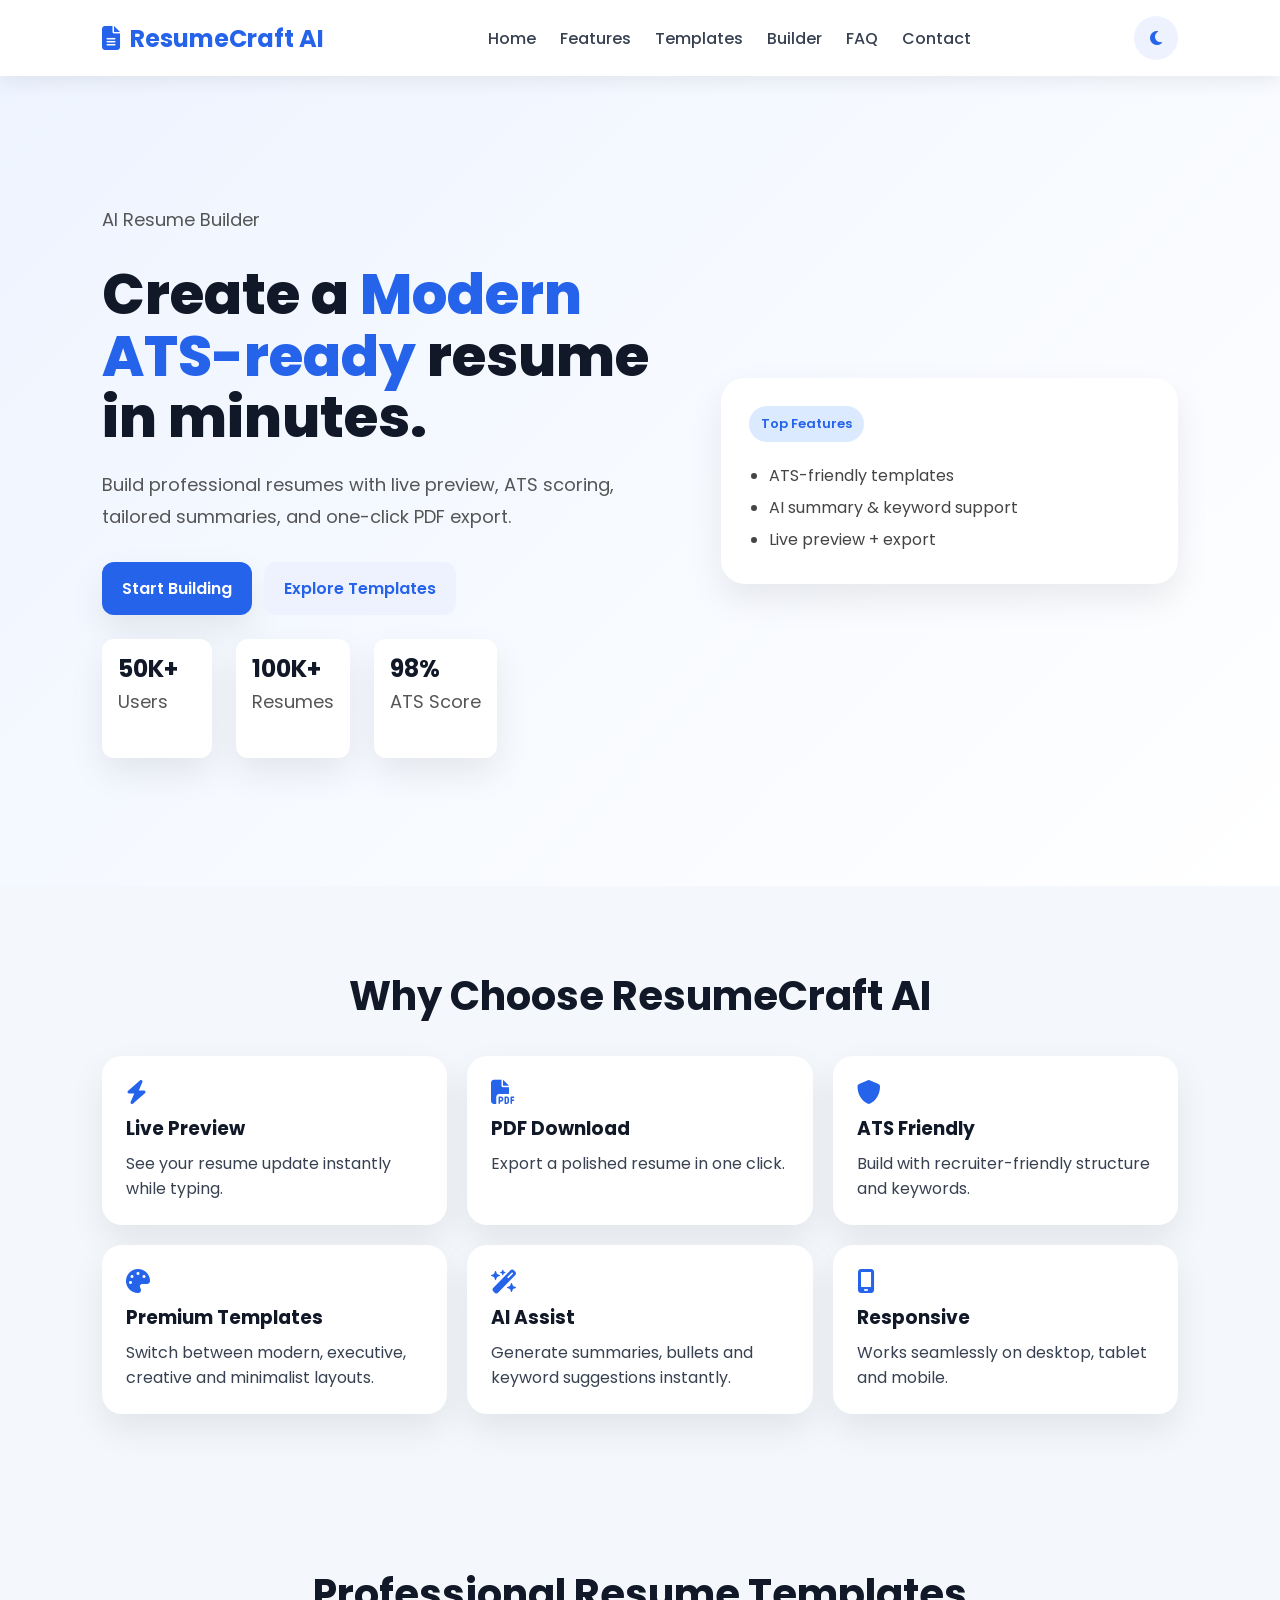
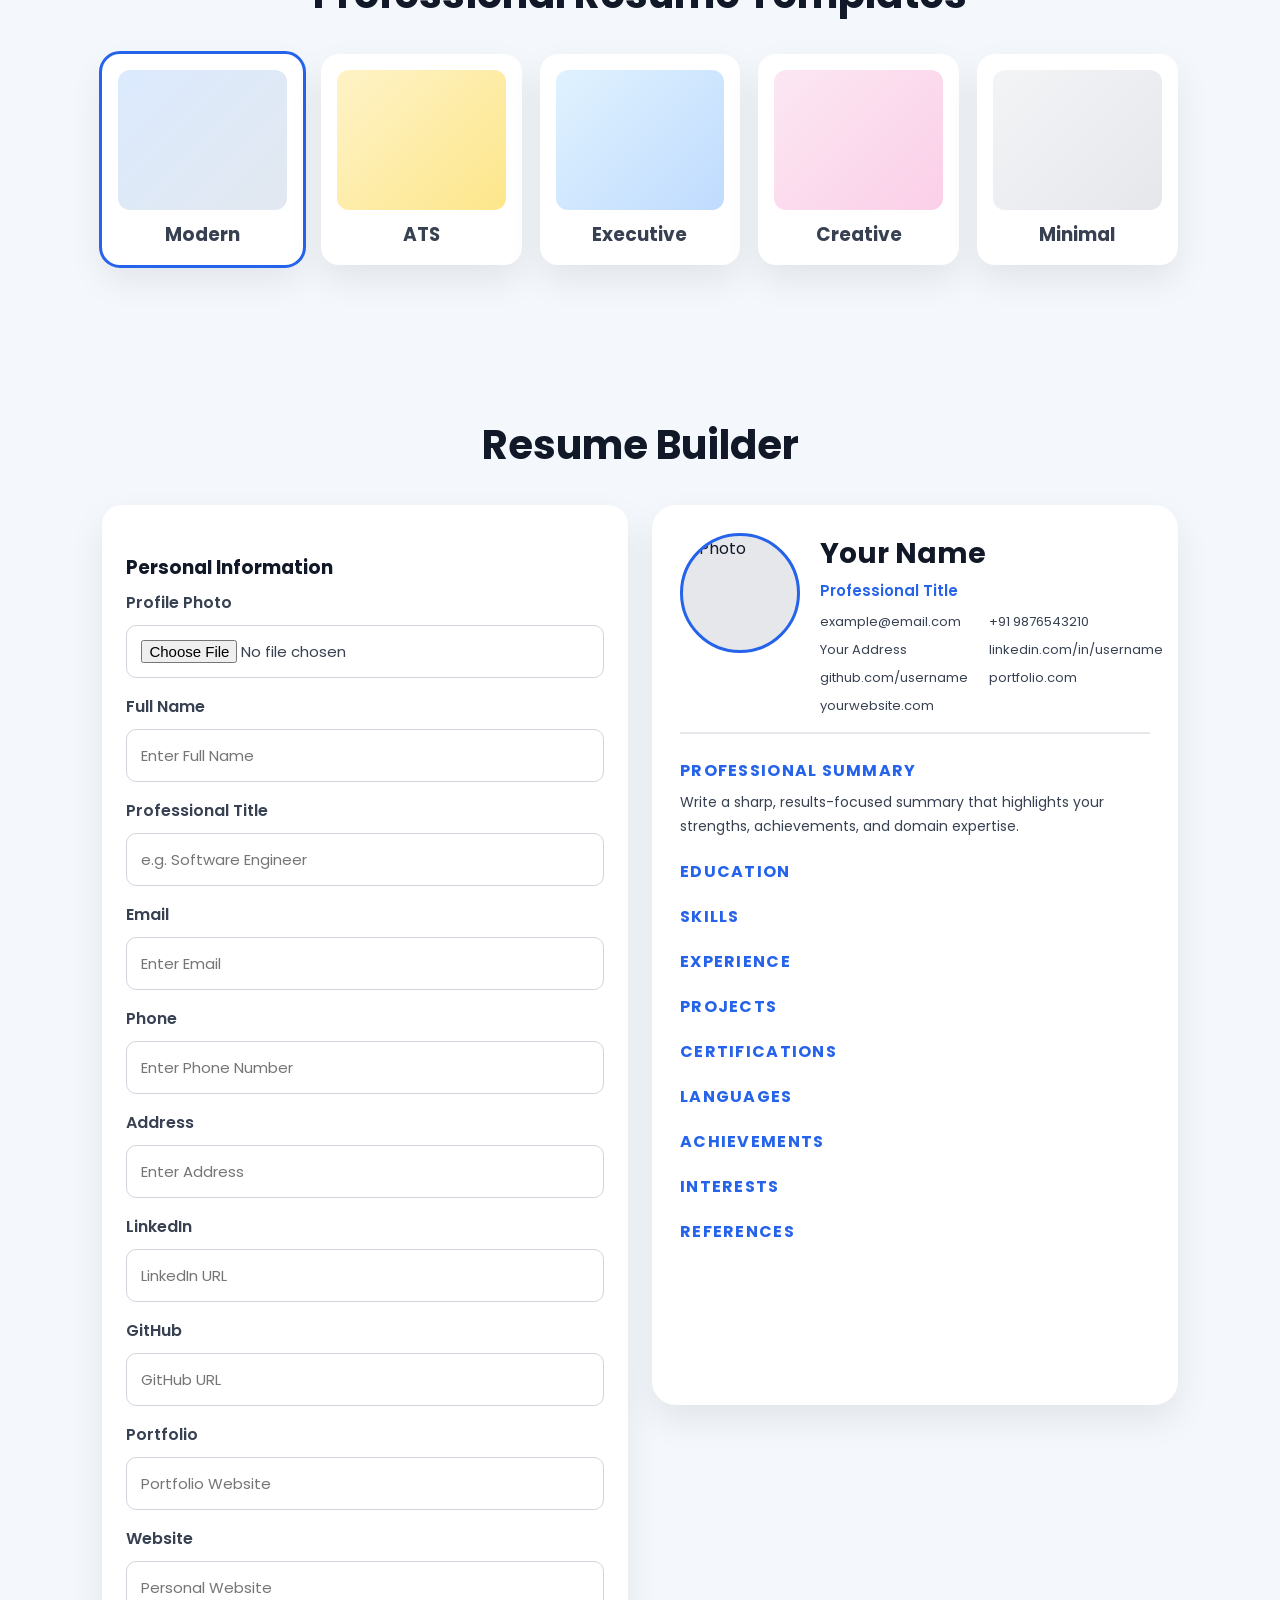
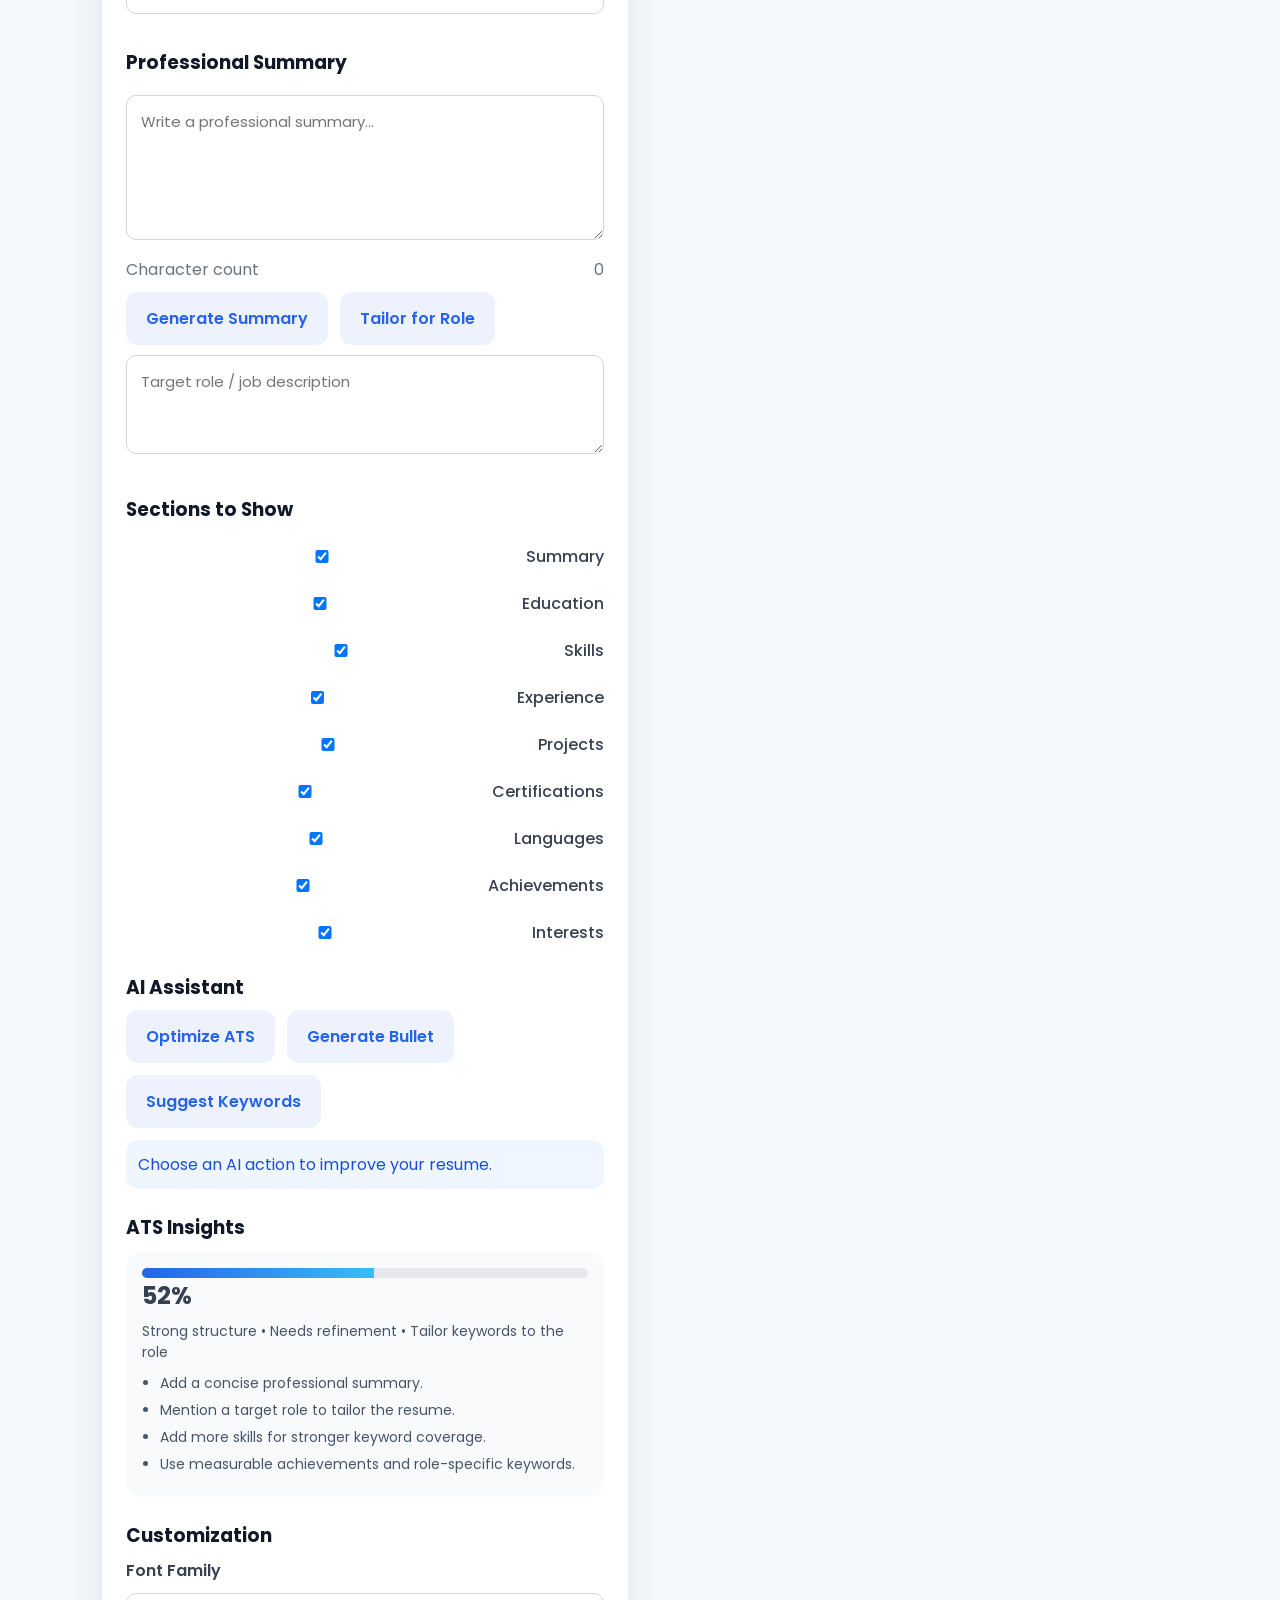
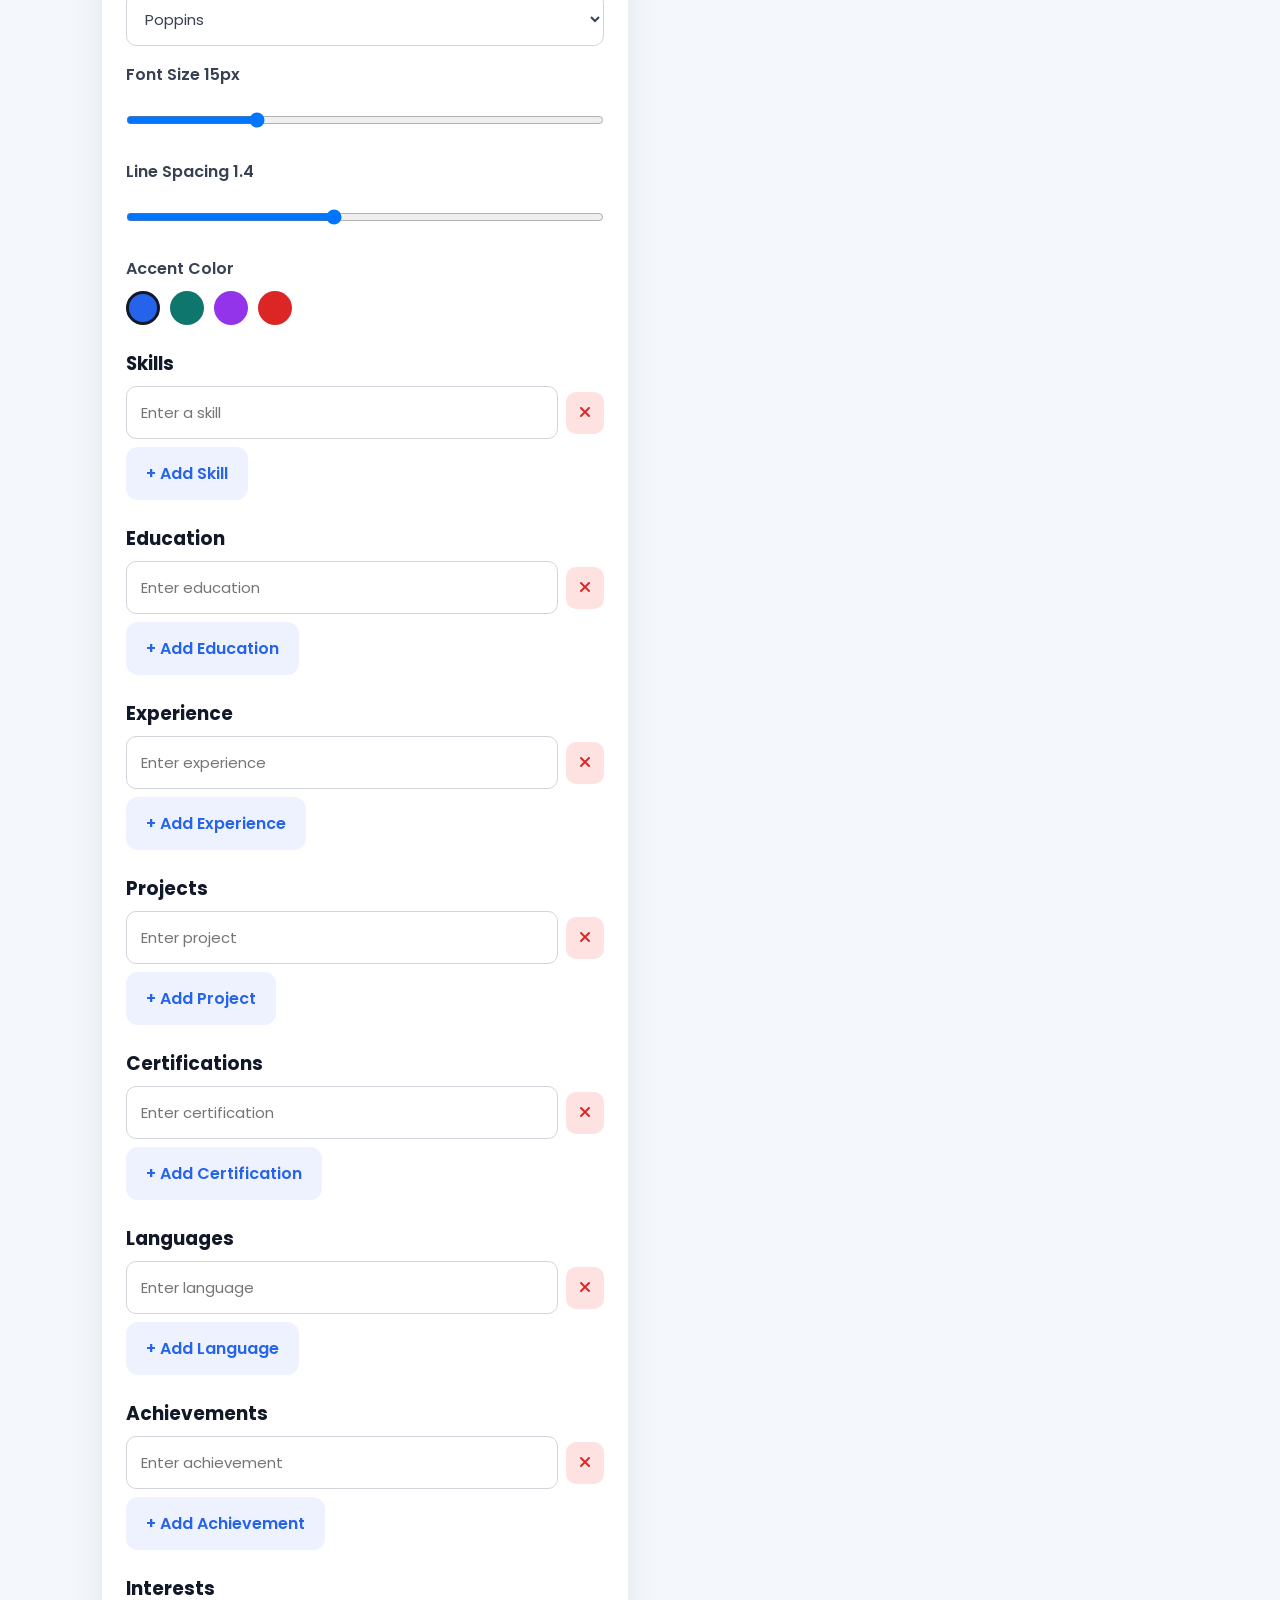
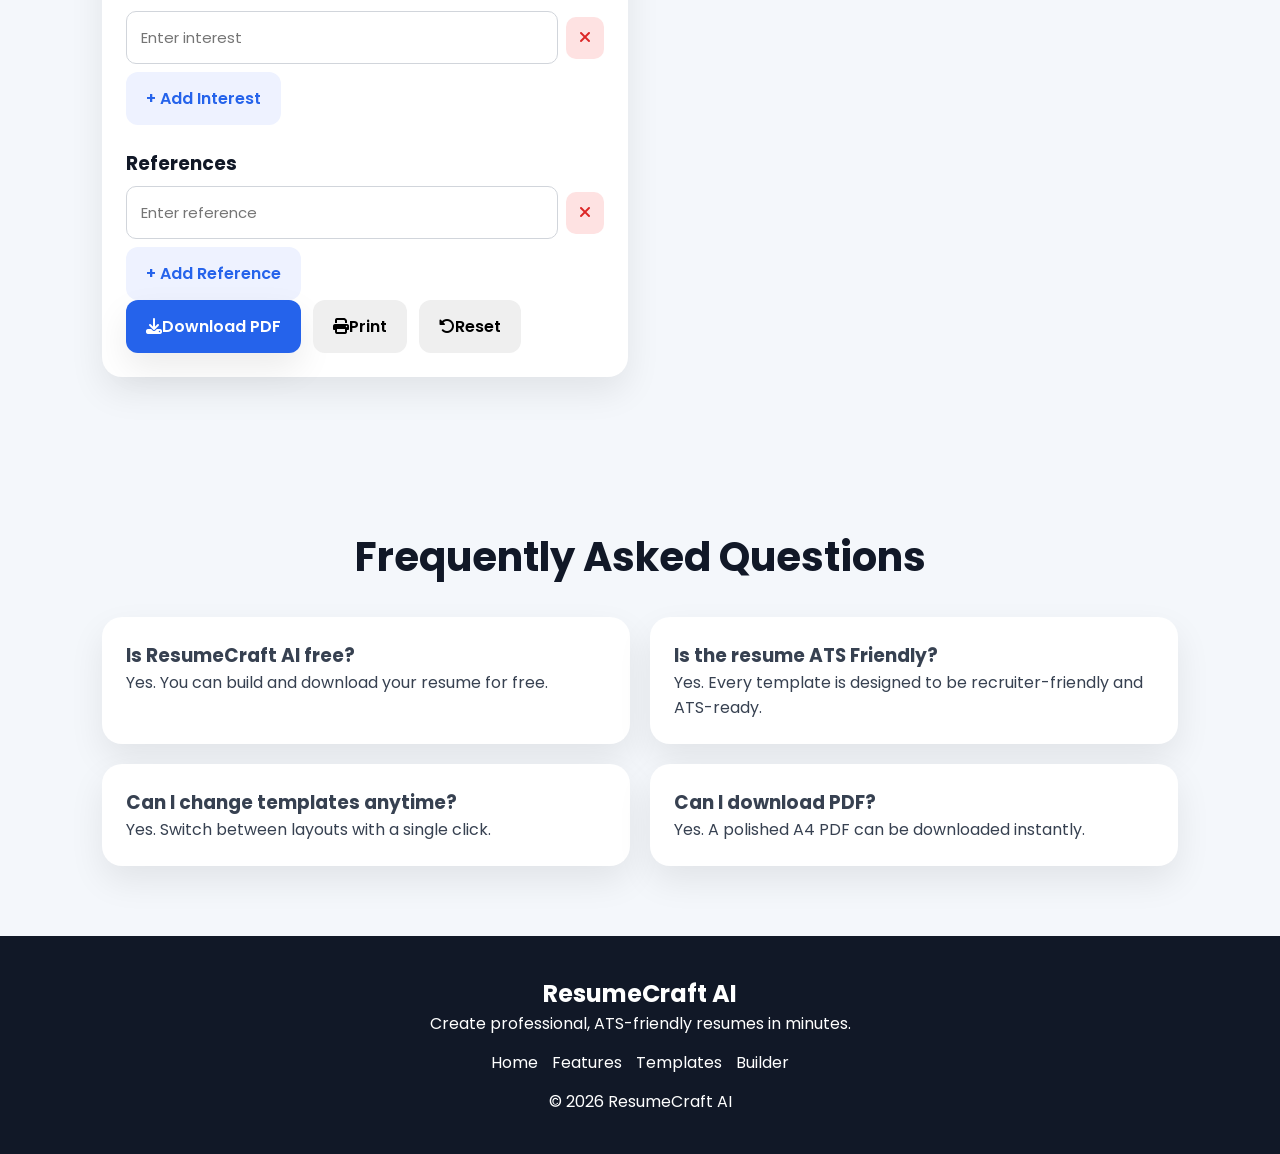
==== commit 56e5a20d: "ResumeCraft V2" ====
--- a/index.html
+++ b/index.html
@@ -1,1317 +1,306 @@
-<!DOCTYPE html>
-
+﻿<!DOCTYPE html>
 <html lang="en">
-
 <head>
-
-<meta charset="UTF-8">
-
-<meta name="viewport"
-content="width=device-width, initial-scale=1.0">
-
-<title>ResumeCraft AI</title>
-
-<link rel="preconnect"
-href="https://fonts.googleapis.com">
-
-<link rel="preconnect"
-href="https://fonts.gstatic.com"
-crossorigin>
-
-<link href="https://fonts.googleapis.com/css2?family=Poppins:wght@300;400;500;600;700;800&display=swap"
-rel="stylesheet">
-
-<link rel="stylesheet"
-href="https://cdnjs.cloudflare.com/ajax/libs/font-awesome/6.7.2/css/all.min.css">
-
-<link rel="stylesheet"
-href="style.css">
-
+  <meta charset="UTF-8" />
+  <meta name="viewport" content="width=device-width, initial-scale=1.0" />
+  <title>ResumeCraft AI</title>
+  <link rel="preconnect" href="https://fonts.googleapis.com" />
+  <link rel="preconnect" href="https://fonts.gstatic.com" crossorigin />
+  <link href="https://fonts.googleapis.com/css2?family=Poppins:wght@300;400;500;600;700;800&display=swap" rel="stylesheet" />
+  <link rel="stylesheet" href="https://cdnjs.cloudflare.com/ajax/libs/font-awesome/6.7.2/css/all.min.css" />
+  <link rel="stylesheet" href="style.css" />
 </head>
-
 <body>
-
-<!-- ===================
-LOADER
-=================== -->
-
-<div id="loader">
-
-<div class="loader-circle"></div>
-
-</div>
-
-<!-- ===================
-TOAST
-=================== -->
-
-<div id="toast">
-
-Saved Successfully
-
-</div>
-
-<!-- ===================
-NAVBAR
-=================== -->
-
-<nav class="navbar">
-
-<div class="logo">
-
-<i class="fa-solid fa-file-lines"></i>
-
-<span>
-
-ResumeCraft AI
-
-</span>
-
-</div>
-
-<ul class="nav-links">
-
-<li>
-
-<a href="#home">
-
-Home
-
-</a>
-
-</li>
-
-<li>
-
-<a href="#features">
-
-Features
-
-</a>
-
-</li>
-
-<li>
-
-<a href="#templates">
-
-Templates
-
-</a>
-
-</li>
-
-<li>
-
-<a href="#builder">
-
-Builder
-
-</a>
-
-</li>
-
-<li>
-
-<a href="#faq">
-
-FAQ
-
-</a>
-
-</li>
-
-<li>
-
-<a href="#contact">
-
-Contact
-
-</a>
-
-</li>
-
-</ul>
-
-<div class="nav-buttons">
-
-<button id="themeToggle">
-
-<i class="fa-solid fa-moon"></i>
-
-</button>
-
-</div>
-
-</nav>
-
-<!-- ===================
-HERO
-=================== -->
-
-<section
-class="hero"
-id="home">
-
-<div class="hero-left">
-
-<h1>
-
-Create Professional
-
-<span>
-
-ATS Friendly
-
-</span>
-
-Resume
-
-</h1>
-
-<p>
-
-Build a beautiful resume with live preview,
-multiple templates,
-dark mode,
-ATS checker,
-and one-click PDF download.
-
-</p>
-
-<div class="hero-buttons">
-
-<button
-class="primary-btn">
-
-Start Building
-
-</button>
-
-<button
-class="secondary-btn">
-
-View Templates
-
-</button>
-
-</div>
-
-<div class="hero-stats">
-
-<div>
-
-<h2>
-
-50K+
-
-</h2>
-
-<p>
-
-Users
-
-</p>
-
-</div>
-
-<div>
-
-<h2>
-
-100K+
-
-</h2>
-
-<p>
-
-Resumes
-
-</p>
-
-</div>
-
-<div>
-
-<h2>
-
-98%
-
-</h2>
-
-<p>
-
-ATS Score
-
-</p>
-
-</div>
-
-</div>
-
-</div>
-
-<div class="hero-right">
-
-<img
-src="images/hero.png"
-alt="Resume">
-
-</div>
-
-</section>
-<!-- ===================
-FEATURES
-=================== -->
-
-<section class="features" id="features">
-
-<h2 class="section-title">
-
-Why Choose ResumeCraft AI
-
-</h2>
-
-<div class="feature-grid">
-
-<div class="feature-card">
-
-<i class="fa-solid fa-bolt"></i>
-
-<h3>Live Preview</h3>
-
-<p>
-
-See your resume update instantly while typing.
-
-</p>
-
-</div>
-
-<div class="feature-card">
-
-<i class="fa-solid fa-file-pdf"></i>
-
-<h3>PDF Download</h3>
-
-<p>
-
-Download your resume in professional A4 PDF.
-
-</p>
-
-</div>
-
-<div class="feature-card">
-
-<i class="fa-solid fa-shield"></i>
-
-<h3>ATS Friendly</h3>
-
-<p>
-
-Create resumes optimized for Applicant Tracking Systems.
-
-</p>
-
-</div>
-
-<div class="feature-card">
-
-<i class="fa-solid fa-palette"></i>
-
-<h3>5 Premium Templates</h3>
-
-<p>
-
-Switch templates instantly with one click.
-
-</p>
-
-</div>
-
-<div class="feature-card">
-
-<i class="fa-solid fa-cloud"></i>
-
-<h3>Auto Save</h3>
-
-<p>
-
-Your resume is automatically saved in your browser.
-
-</p>
-
-</div>
-
-<div class="feature-card">
-
-<i class="fa-solid fa-mobile-screen"></i>
-
-<h3>Responsive</h3>
-
-<p>
-
-Works perfectly on desktop, tablet and mobile.
-
-</p>
-
-</div>
-
-</div>
-
-</section>
-
-<!-- ===================
-STATISTICS
-=================== -->
-
-<section class="stats">
-
-<div class="stat-card">
-
-<h2>50K+</h2>
-
-<p>Happy Users</p>
-
-</div>
-
-<div class="stat-card">
-
-<h2>120K+</h2>
-
-<p>Resume Created</p>
-
-</div>
-
-<div class="stat-card">
-
-<h2>98%</h2>
-
-<p>ATS Score</p>
-
-</div>
-
-<div class="stat-card">
-
-<h2>24×7</h2>
-
-<p>Support</p>
-
-</div>
-
-</section>
-
-<!-- ===================
-TEMPLATES
-=================== -->
-
-<section class="templates" id="templates">
-
-<h2 class="section-title">
-
-Professional Resume Templates
-
-</h2>
-
-<div class="template-gallery">
-
-<div class="template-item active"
-
-data-template="modern">
-
-<img
-
-src="images/modern.png"
-
-alt="Modern Resume">
-
-<h3>
-
-Modern
-
-</h3>
-
-</div>
-
-<div
-
-class="template-item"
-
-data-template="ats">
-
-<img
-
-src="images/ats.png"
-
-alt="ATS Resume">
-
-<h3>
-
-ATS
-
-</h3>
-
-</div>
-
-<div
-
-class="template-item"
-
-data-template="corporate">
-
-<img
-
-src="images/corporate.png"
-
-alt="Corporate Resume">
-
-<h3>
-
-Corporate
-
-</h3>
-
-</div>
-
-<div
-
-class="template-item"
-
-data-template="creative">
-
-<img
-
-src="images/creative.png"
-
-alt="Creative Resume">
-
-<h3>
-
-Creative
-
-</h3>
-
-</div>
-
-<div
-
-class="template-item"
-
-data-template="minimal">
-
-<img
-
-src="images/minimal.png"
-
-alt="Minimal Resume">
-
-<h3>
-
-Minimal
-
-</h3>
-
-</div>
-
-</div>
-
-</section>
-
-<!-- ===================
-BUILDER
-=================== -->
-
-<section
-
-class="builder"
-
-id="builder">
-
-<h2 class="section-title">
-
-Resume Builder
-
-</h2>
-
-<div class="builder-container">
-    <!-- ===================
-LEFT PANEL
-=================== -->
-
-<div class="form-panel">
-
-<h3>
-
-Personal Information
-
-</h3>
-
-<label>
-
-Profile Photo
-
-</label>
-
-<input
-
-type="file"
-
-id="photo"
-
-accept="image/*">
-
-<label>
-
-Full Name
-
-</label>
-
-<input
-
-type="text"
-
-id="name"
-
-placeholder="Enter Full Name">
-
-<label>
-
-Email
-
-</label>
-
-<input
-
-type="email"
-
-id="email"
-
-placeholder="Enter Email">
-
-<label>
-
-Phone
-
-</label>
-
-<input
-
-type="text"
-
-id="phone"
-
-placeholder="Enter Phone Number">
-
-<label>
-
-Address
-
-</label>
-
-<input
-
-type="text"
-
-id="address"
-
-placeholder="Enter Address">
-
-<label>
-
-LinkedIn
-
-</label>
-
-<input
-
-type="text"
-
-id="linkedin"
-
-placeholder="LinkedIn URL">
-
-<label>
-
-GitHub
-
-</label>
-
-<input
-
-type="text"
-
-id="github"
-
-placeholder="GitHub URL">
-
-<label>
-
-Portfolio
-
-</label>
-
-<input
-
-type="text"
-
-id="portfolio"
-
-placeholder="Portfolio Website">
-
-<label>
-
-Career Objective
-
-</label>
-
-<textarea
-
-id="summary"
-
-rows="5"
-
-placeholder="Write Career Objective...">
-
-</textarea>
-
-<!-- ===================
-EDUCATION
-=================== -->
-
-<h3>
-
-Education
-
-</h3>
-
-<div
-
-id="educationContainer">
-
-</div>
-
-<button
-
-type="button"
-
-id="addEducation"
-
-class="add-btn">
-
-+
-
-Add Education
-
-</button>
-
-<!-- ===================
-SKILLS
-=================== -->
-
-<h3>
-
-Skills
-
-</h3>
-
-<div
-
-id="skillsContainer">
-
-</div>
-
-<button
-
-type="button"
-
-id="addSkill"
-
-class="add-btn">
-
-+
-
-Add Skill
-
-</button>
-
-<!-- ===================
-EXPERIENCE
-=================== -->
-
-<h3>
-
-Experience
-
-</h3>
-
-<div
-
-id="experienceContainer">
-
-</div>
-
-<button
-
-type="button"
-
-id="addExperience"
-
-class="add-btn">
-
-+
-
-Add Experience
-
-</button>
-
-<!-- ===================
-PROJECTS
-=================== -->
-
-<h3>
-
-Projects
-
-</h3>
-
-<div
-
-id="projectContainer">
-
-</div>
-
-<button
-
-type="button"
-
-id="addProject"
-
-class="add-btn">
-
-+
-
-Add Project
-
-</button>
-<!-- ===================
-CERTIFICATIONS
-=================== -->
-
-<h3>
-
-Certifications
-
-</h3>
-
-<div id="certificationContainer">
-
-</div>
-
-<button
-type="button"
-id="addCertification"
-class="add-btn">
-
-+
-
-Add Certification
-
-</button>
-
-<!-- ===================
-LANGUAGES
-=================== -->
-
-<h3>
-
-Languages
-
-</h3>
-
-<div id="languageContainer">
-
-</div>
-
-<button
-type="button"
-id="addLanguage"
-class="add-btn">
-
-+
-
-Add Language
-
-</button>
-
-<!-- ===================
-INTERESTS
-=================== -->
-
-<h3>
-
-Interests
-
-</h3>
-
-<div id="interestContainer">
-
-</div>
-
-<button
-type="button"
-id="addInterest"
-class="add-btn">
-
-+
-
-Add Interest
-
-</button>
-
-<!-- ===================
-ATS SCORE
-=================== -->
-
-<h3>
-
-ATS Score
-
-</h3>
-
-<div class="ats-box">
-
-<div class="progress">
-
-<div
-id="progressBar">
-
-</div>
-
-</div>
-
-<h2 id="atsScore">
-
-0%
-
-</h2>
-
-</div>
-
-<!-- ===================
-BUTTONS
-=================== -->
-
-<div class="action-buttons">
-
-<button
-id="downloadResumePDF">
-
-<i class="fa-solid fa-download"></i>
-
-Download PDF
-
-</button>
-
-<button
-id="printResume">
-
-<i class="fa-solid fa-print"></i>
-
-Print
-
-</button>
-
-<button
-id="resetResume">
-
-<i class="fa-solid fa-rotate-left"></i>
-
-Reset
-
-</button>
-
-</div>
-
-</div>
-
-<!-- ===================
-RIGHT PANEL
-=================== -->
-
-<div class="resume-panel">
-
-<div
-class="resume-paper modern"
-id="resumePaper">
-
-<div class="resume-header">
-
-<div class="resume-photo">
-
-<img
-
-id="previewPhoto"
-
-src=""
-
-alt="Photo">
-
-</div>
-
-<div class="resume-info">
-
-<h1 id="previewName">
-
-Your Name
-
-</h1>
-
-<p>
-
-<span id="previewEmail">
-
-example@email.com
-
-</span>
-
-</p>
-
-<p>
-
-<span id="previewPhone">
-
-+91 9876543210
-
-</span>
-
-</p>
-
-<p>
-
-<span id="previewAddress">
-
-Your Address
-
-</span>
-
-</p>
-
-<p>
-
-<span id="previewLinkedin">
-
-linkedin.com/in/username
-
-</span>
-
-</p>
-
-<p>
-
-<span id="previewGithub">
-
-github.com/username
-
-</span>
-
-</p>
-
-<p>
-
-<span id="previewPortfolio">
-
-portfolio.com
-
-</span>
-
-</p>
-
-</div>
-
-</div>
-
-<div class="resume-section">
-
-<h2>
-
-Career Objective
-
-</h2>
-
-<p id="previewSummary">
-
-Write your objective here...
-
-</p>
-
-</div>
-
-<div class="resume-section">
-
-<h2>
-
-Education
-
-</h2>
-
-<ul id="previewEducation">
-
-</ul>
-
-</div>
-
-<div class="resume-section">
-
-<h2>
-
-Skills
-
-</h2>
-
-<ul id="previewSkills">
-
-</ul>
-
-</div>
-
-<div class="resume-section">
-
-<h2>
-
-Experience
-
-</h2>
-
-<ul id="previewExperience">
-
-</ul>
-
-</div>
-
-<div class="resume-section">
-
-<h2>
-
-Projects
-
-</h2>
-
-<div id="previewProjects">
-
-</div>
-
-</div>
-<!-- ===================
-CERTIFICATIONS PREVIEW
-=================== -->
-
-<div class="resume-section">
-
-<h2>
-
-Certifications
-
-</h2>
-
-<ul id="previewCertifications">
-
-</ul>
-
-</div>
-
-<!-- ===================
-LANGUAGES PREVIEW
-=================== -->
-
-<div class="resume-section">
-
-<h2>
-
-Languages
-
-</h2>
-
-<ul id="previewLanguages">
-
-</ul>
-
-</div>
-
-<!-- ===================
-INTERESTS PREVIEW
-=================== -->
-
-<div class="resume-section">
-
-<h2>
-
-Interests
-
-</h2>
-
-<ul id="previewInterests">
-
-</ul>
-
-</div>
-
-</div>
-
-</div>
-
-</div>
-
-</section>
-
-<!-- ===================
-FAQ
-=================== -->
-
-<section class="faq" id="faq">
-
-<h2 class="section-title">
-
-Frequently Asked Questions
-
-</h2>
-
-<div class="faq-container">
-
-<div class="faq-item">
-
-<h3>
-
-Is ResumeCraft AI free?
-
-</h3>
-
-<p>
-
-Yes. You can build and download your resume for free.
-
-</p>
-
-</div>
-
-<div class="faq-item">
-
-<h3>
-
-Is the resume ATS Friendly?
-
-</h3>
-
-<p>
-
-Yes. Every template is optimized for ATS compatibility.
-
-</p>
-
-</div>
-
-<div class="faq-item">
-
-<h3>
-
-Can I change templates anytime?
-
-</h3>
-
-<p>
-
-Yes. Switch between templates with a single click.
-
-</p>
-
-</div>
-
-<div class="faq-item">
-
-<h3>
-
-Can I download PDF?
-
-</h3>
-
-<p>
-
-Yes. Download a high-quality A4 PDF instantly.
-
-</p>
-
-</div>
-
-</div>
-
-</section>
-
-<!-- ===================
-FOOTER
-=================== -->
-
-<footer id="contact">
-
-<div class="footer-content">
-
-<h2>
-
-ResumeCraft AI
-
-</h2>
-
-<p>
-
-Create Professional ATS Friendly Resume in Minutes.
-
-</p>
-
-<div class="footer-links">
-
-<a href="#home">
-
-Home
-
-</a>
-
-<a href="#features">
-
-Features
-
-</a>
-
-<a href="#templates">
-
-Templates
-
-</a>
-
-<a href="#builder">
-
-Builder
-
-</a>
-
-</div>
-
-<p>
-
-© 2026 ResumeCraft AI
-
-</p>
-
-</div>
-
-</footer>
-
-<!-- ===================
-LIBRARIES
-=================== -->
-
-<script src="https://cdnjs.cloudflare.com/ajax/libs/html2pdf.js/0.10.1/html2pdf.bundle.min.js"></script>
-
-<script src="script.js"></script>
-
+  <div id="loader"><div class="loader-circle"></div></div>
+  <div id="toast">Saved Successfully</div>
+
+  <nav class="navbar">
+    <div class="logo"><i class="fa-solid fa-file-lines"></i><span>ResumeCraft AI</span></div>
+    <ul class="nav-links">
+      <li><a href="#home">Home</a></li>
+      <li><a href="#features">Features</a></li>
+      <li><a href="#templates">Templates</a></li>
+      <li><a href="#builder">Builder</a></li>
+      <li><a href="#faq">FAQ</a></li>
+      <li><a href="#contact">Contact</a></li>
+    </ul>
+    <div class="nav-buttons"><button id="themeToggle"><i class="fa-solid fa-moon"></i></button></div>
+  </nav>
+
+  <section class="hero" id="home">
+    <div class="hero-left">
+      <p class="eyebrow">AI Resume Builder</p>
+      <h1>Create a <span>Modern ATS-ready</span> resume in minutes.</h1>
+      <p>Build professional resumes with live preview, ATS scoring, tailored summaries, and one-click PDF export.</p>
+      <div class="hero-buttons">
+        <button class="primary-btn">Start Building</button>
+        <button class="secondary-btn">Explore Templates</button>
+      </div>
+      <div class="hero-stats">
+        <div><h2>50K+</h2><p>Users</p></div>
+        <div><h2>100K+</h2><p>Resumes</p></div>
+        <div><h2>98%</h2><p>ATS Score</p></div>
+      </div>
+    </div>
+    <div class="hero-right">
+      <div class="hero-card">
+        <div class="hero-badge">Top Features</div>
+        <ul>
+          <li>ATS-friendly templates</li>
+          <li>AI summary & keyword support</li>
+          <li>Live preview + export</li>
+        </ul>
+      </div>
+    </div>
+  </section>
+
+  <section class="features" id="features">
+    <h2 class="section-title">Why Choose ResumeCraft AI</h2>
+    <div class="feature-grid">
+      <div class="feature-card"><i class="fa-solid fa-bolt"></i><h3>Live Preview</h3><p>See your resume update instantly while typing.</p></div>
+      <div class="feature-card"><i class="fa-solid fa-file-pdf"></i><h3>PDF Download</h3><p>Export a polished resume in one click.</p></div>
+      <div class="feature-card"><i class="fa-solid fa-shield"></i><h3>ATS Friendly</h3><p>Build with recruiter-friendly structure and keywords.</p></div>
+      <div class="feature-card"><i class="fa-solid fa-palette"></i><h3>Premium Templates</h3><p>Switch between modern, executive, creative and minimalist layouts.</p></div>
+      <div class="feature-card"><i class="fa-solid fa-wand-magic-sparkles"></i><h3>AI Assist</h3><p>Generate summaries, bullets and keyword suggestions instantly.</p></div>
+      <div class="feature-card"><i class="fa-solid fa-mobile-screen"></i><h3>Responsive</h3><p>Works seamlessly on desktop, tablet and mobile.</p></div>
+    </div>
+  </section>
+
+  <section class="templates" id="templates">
+    <h2 class="section-title">Professional Resume Templates</h2>
+    <div class="template-gallery">
+      <div class="template-item active" data-template="modern"><div class="template-thumb modern-thumb"></div><h3>Modern</h3></div>
+      <div class="template-item" data-template="ats"><div class="template-thumb ats-thumb"></div><h3>ATS</h3></div>
+      <div class="template-item" data-template="corporate"><div class="template-thumb corporate-thumb"></div><h3>Executive</h3></div>
+      <div class="template-item" data-template="creative"><div class="template-thumb creative-thumb"></div><h3>Creative</h3></div>
+      <div class="template-item" data-template="minimal"><div class="template-thumb minimal-thumb"></div><h3>Minimal</h3></div>
+    </div>
+  </section>
+
+  <section class="builder" id="builder">
+    <h2 class="section-title">Resume Builder</h2>
+    <div class="builder-container">
+      <div class="form-panel">
+        <h3>Personal Information</h3>
+        <label>Profile Photo</label>
+        <input type="file" id="photo" accept="image/*" />
+        <label>Full Name</label>
+        <input type="text" id="name" placeholder="Enter Full Name" />
+        <label>Professional Title</label>
+        <input type="text" id="jobTitle" placeholder="e.g. Software Engineer" />
+        <label>Email</label>
+        <input type="email" id="email" placeholder="Enter Email" />
+        <label>Phone</label>
+        <input type="text" id="phone" placeholder="Enter Phone Number" />
+        <label>Address</label>
+        <input type="text" id="address" placeholder="Enter Address" />
+        <label>LinkedIn</label>
+        <input type="text" id="linkedin" placeholder="LinkedIn URL" />
+        <label>GitHub</label>
+        <input type="text" id="github" placeholder="GitHub URL" />
+        <label>Portfolio</label>
+        <input type="text" id="portfolio" placeholder="Portfolio Website" />
+        <label>Website</label>
+        <input type="text" id="website" placeholder="Personal Website" />
+
+        <h3>Professional Summary</h3>
+        <textarea id="summary" rows="5" placeholder="Write a professional summary..."></textarea>
+        <div class="counter-row"><span>Character count</span><span id="summaryCount">0</span></div>
+        <div class="inline-actions">
+          <button type="button" id="generateSummary" class="mini-btn">Generate Summary</button>
+          <button type="button" id="tailorResume" class="mini-btn">Tailor for Role</button>
+        </div>
+        <textarea id="targetRole" rows="3" placeholder="Target role / job description"></textarea>
+
+        <h3>Sections to Show</h3>
+        <div class="toggle-list">
+          <label><input type="checkbox" data-section="summary" checked /> Summary</label>
+          <label><input type="checkbox" data-section="education" checked /> Education</label>
+          <label><input type="checkbox" data-section="skills" checked /> Skills</label>
+          <label><input type="checkbox" data-section="experience" checked /> Experience</label>
+          <label><input type="checkbox" data-section="projects" checked /> Projects</label>
+          <label><input type="checkbox" data-section="certifications" checked /> Certifications</label>
+          <label><input type="checkbox" data-section="languages" checked /> Languages</label>
+          <label><input type="checkbox" data-section="achievements" checked /> Achievements</label>
+          <label><input type="checkbox" data-section="interests" checked /> Interests</label>
+        </div>
+
+        <h3>AI Assistant</h3>
+        <div class="assistant-box">
+          <button type="button" id="optimizeATS" class="mini-btn">Optimize ATS</button>
+          <button type="button" id="generateBullet" class="mini-btn">Generate Bullet</button>
+          <button type="button" id="suggestKeywords" class="mini-btn">Suggest Keywords</button>
+        </div>
+        <div id="aiOutput" class="ai-output">Choose an AI action to improve your resume.</div>
+
+        <h3>ATS Insights</h3>
+        <div class="ats-box">
+          <div class="progress"><div id="progressBar"></div></div>
+          <h2 id="atsScore">0%</h2>
+          <div id="atsStats" class="ats-stats"></div>
+          <ul id="atsTips" class="tips-list"></ul>
+        </div>
+
+        <h3>Customization</h3>
+        <label>Font Family</label>
+        <select id="fontFamily">
+          <option value="Poppins">Poppins</option>
+          <option value="Georgia">Georgia</option>
+          <option value="Inter">Inter</option>
+        </select>
+        <label>Font Size <span id="fontSizeValue">15px</span></label>
+        <input type="range" id="fontSize" min="14" max="18" step="1" value="15" />
+        <label>Line Spacing <span id="lineSpacingValue">1.4</span></label>
+        <input type="range" id="lineSpacing" min="1.1" max="1.8" step="0.1" value="1.4" />
+        <label>Accent Color</label>
+        <div class="swatches">
+          <button type="button" class="swatch active" data-color="#2563eb" style="background:#2563eb"></button>
+          <button type="button" class="swatch" data-color="#0f766e" style="background:#0f766e"></button>
+          <button type="button" class="swatch" data-color="#9333ea" style="background:#9333ea"></button>
+          <button type="button" class="swatch" data-color="#dc2626" style="background:#dc2626"></button>
+        </div>
+
+        <h3>Skills</h3>
+        <div id="skillsContainer"></div>
+        <button type="button" id="addSkill" class="add-btn">+ Add Skill</button>
+
+        <h3>Education</h3>
+        <div id="educationContainer"></div>
+        <button type="button" id="addEducation" class="add-btn">+ Add Education</button>
+
+        <h3>Experience</h3>
+        <div id="experienceContainer"></div>
+        <button type="button" id="addExperience" class="add-btn">+ Add Experience</button>
+
+        <h3>Projects</h3>
+        <div id="projectContainer"></div>
+        <button type="button" id="addProject" class="add-btn">+ Add Project</button>
+
+        <h3>Certifications</h3>
+        <div id="certificationContainer"></div>
+        <button type="button" id="addCertification" class="add-btn">+ Add Certification</button>
+
+        <h3>Languages</h3>
+        <div id="languageContainer"></div>
+        <button type="button" id="addLanguage" class="add-btn">+ Add Language</button>
+
+        <h3>Achievements</h3>
+        <div id="achievementContainer"></div>
+        <button type="button" id="addAchievement" class="add-btn">+ Add Achievement</button>
+
+        <h3>Interests</h3>
+        <div id="interestContainer"></div>
+        <button type="button" id="addInterest" class="add-btn">+ Add Interest</button>
+
+        <h3>References</h3>
+        <div id="referenceContainer"></div>
+        <button type="button" id="addReference" class="add-btn">+ Add Reference</button>
+
+        <div class="action-buttons">
+          <button id="downloadResumePDF"><i class="fa-solid fa-download"></i>Download PDF</button>
+          <button id="printResume"><i class="fa-solid fa-print"></i>Print</button>
+          <button id="resetResume"><i class="fa-solid fa-rotate-left"></i>Reset</button>
+        </div>
+      </div>
+
+      <div class="resume-panel">
+        <div class="resume-paper modern" id="resumePaper">
+          <div class="resume-header">
+            <div class="resume-photo"><img id="previewPhoto" src="" alt="Photo" /></div>
+            <div class="resume-info">
+              <h1 id="previewName">Your Name</h1>
+              <p class="job-title" id="previewJobTitle">Professional Title</p>
+              <div class="contact-grid">
+                <span id="previewEmail">example@email.com</span>
+                <span id="previewPhone">+91 9876543210</span>
+                <span id="previewAddress">Your Address</span>
+                <span id="previewLinkedin">linkedin.com/in/username</span>
+                <span id="previewGithub">github.com/username</span>
+                <span id="previewPortfolio">portfolio.com</span>
+                <span id="previewWebsite">yourwebsite.com</span>
+              </div>
+            </div>
+          </div>
+
+          <div class="resume-section" id="summarySection">
+            <h2>Professional Summary</h2>
+            <p id="previewSummary">Write a sharp, results-focused summary that highlights your strengths, achievements, and domain expertise.</p>
+          </div>
+
+          <div class="resume-section" id="educationSection">
+            <h2>Education</h2>
+            <ul id="previewEducation"></ul>
+          </div>
+
+          <div class="resume-section" id="skillsSection">
+            <h2>Skills</h2>
+            <ul id="previewSkills"></ul>
+          </div>
+
+          <div class="resume-section" id="experienceSection">
+            <h2>Experience</h2>
+            <div id="previewExperience"></div>
+          </div>
+
+          <div class="resume-section" id="projectsSection">
+            <h2>Projects</h2>
+            <div id="previewProjects"></div>
+          </div>
+
+          <div class="resume-section" id="certificationsSection">
+            <h2>Certifications</h2>
+            <ul id="previewCertifications"></ul>
+          </div>
+
+          <div class="resume-section" id="languagesSection">
+            <h2>Languages</h2>
+            <ul id="previewLanguages"></ul>
+          </div>
+
+          <div class="resume-section" id="achievementsSection">
+            <h2>Achievements</h2>
+            <ul id="previewAchievements"></ul>
+          </div>
+
+          <div class="resume-section" id="interestsSection">
+            <h2>Interests</h2>
+            <ul id="previewInterests"></ul>
+          </div>
+
+          <div class="resume-section" id="referencesSection">
+            <h2>References</h2>
+            <ul id="previewReferences"></ul>
+          </div>
+        </div>
+      </div>
+    </div>
+  </section>
+
+  <section class="faq" id="faq">
+    <h2 class="section-title">Frequently Asked Questions</h2>
+    <div class="faq-container">
+      <div class="faq-item"><h3>Is ResumeCraft AI free?</h3><p>Yes. You can build and download your resume for free.</p></div>
+      <div class="faq-item"><h3>Is the resume ATS Friendly?</h3><p>Yes. Every template is designed to be recruiter-friendly and ATS-ready.</p></div>
+      <div class="faq-item"><h3>Can I change templates anytime?</h3><p>Yes. Switch between layouts with a single click.</p></div>
+      <div class="faq-item"><h3>Can I download PDF?</h3><p>Yes. A polished A4 PDF can be downloaded instantly.</p></div>
+    </div>
+  </section>
+
+  <footer id="contact">
+    <div class="footer-content">
+      <h2>ResumeCraft AI</h2>
+      <p>Create professional, ATS-friendly resumes in minutes.</p>
+      <div class="footer-links">
+        <a href="#home">Home</a>
+        <a href="#features">Features</a>
+        <a href="#templates">Templates</a>
+        <a href="#builder">Builder</a>
+      </div>
+      <p>© 2026 ResumeCraft AI</p>
+    </div>
+  </footer>
+
+  <script src="https://cdnjs.cloudflare.com/ajax/libs/html2pdf.js/0.10.1/html2pdf.bundle.min.js"></script>
+  <script src="script.js"></script>
 </body>
-
 </html>
--- a/style.css
+++ b/style.css
@@ -1,1669 +1,97 @@
-/*==========================================
-ResumeCraft AI v5
-GLOBAL
-==========================================*/
-
-*{
-
-margin:0;
-
-padding:0;
-
-box-sizing:border-box;
-
-font-family:"Poppins",sans-serif;
-
-scroll-behavior:smooth;
-
+﻿* { margin:0; padding:0; box-sizing:border-box; font-family:"Poppins", sans-serif; scroll-behavior:smooth; }
+:root {
+  --primary:#2563eb; --secondary:#1d4ed8; --light:#ffffff; --bg:#f4f7fb; --dark:#111827; --text:#374151; --shadow:0 15px 35px rgba(0,0,0,.08); --radius:16px;
 }
-
-:root{
-
---primary:#2563eb;
-
---secondary:#1d4ed8;
-
---light:#ffffff;
-
---bg:#f4f7fb;
-
---dark:#111827;
-
---text:#374151;
-
---shadow:0 15px 35px rgba(0,0,0,.08);
-
---radius:16px;
-
-}
-
-body{
-
-background:var(--bg);
-
-color:var(--text);
-
-overflow-x:hidden;
-
-transition:.3s;
-
-}
-
-img{
-
-max-width:100%;
-
-display:block;
-
-}
-
-a{
-
-text-decoration:none;
-
-color:inherit;
-
-}
-
-button{
-
-border:none;
-
-cursor:pointer;
-
-transition:.3s;
-
-}
-
-input,
-textarea{
-
-width:100%;
-
-padding:15px;
-
-margin:10px 0;
-
-border-radius:10px;
-
-border:1px solid #ddd;
-
-font-size:15px;
-
-outline:none;
-
-transition:.3s;
-
-}
-
-input:focus,
-textarea:focus{
-
-border-color:var(--primary);
-
-box-shadow:0 0 8px rgba(37,99,235,.2);
-
-}
-
-.section-title{
-
-text-align:center;
-
-font-size:40px;
-
-font-weight:700;
-
-margin-bottom:60px;
-
-color:var(--dark);
-
-}
-
-/*==========================================
-LOADER
-==========================================*/
-
-#loader{
-
-position:fixed;
-
-top:0;
-
-left:0;
-
-width:100%;
-
-height:100%;
-
-background:#fff;
-
-display:flex;
-
-justify-content:center;
-
-align-items:center;
-
-z-index:9999;
-
-}
-
-.loader-circle{
-
-width:70px;
-
-height:70px;
-
-border:8px solid #ddd;
-
-border-top:8px solid var(--primary);
-
-border-radius:50%;
-
-animation:spin 1s linear infinite;
-
-}
-
-@keyframes spin{
-
-100%{
-
-transform:rotate(360deg);
-
-}
-
-}
-
-/*==========================================
-TOAST
-==========================================*/
-
-#toast{
-
-position:fixed;
-
-right:30px;
-
-bottom:30px;
-
-background:var(--primary);
-
-color:#fff;
-
-padding:15px 25px;
-
-border-radius:10px;
-
-opacity:0;
-
-visibility:hidden;
-
-transition:.4s;
-
-z-index:999;
-
-}
-
-#toast.show{
-
-opacity:1;
-
-visibility:visible;
-
-}
-
-/*==========================================
-NAVBAR
-==========================================*/
-
-.navbar{
-
-position:sticky;
-
-top:0;
-
-background:#fff;
-
-display:flex;
-
-justify-content:space-between;
-
-align-items:center;
-
-padding:18px 8%;
-
-box-shadow:0 4px 20px rgba(0,0,0,.08);
-
-z-index:999;
-
-}
-
-.logo{
-
-display:flex;
-
-align-items:center;
-
-gap:10px;
-
-font-size:28px;
-
-font-weight:700;
-
-color:var(--primary);
-
-}
-
-.logo i{
-
-font-size:32px;
-
-}
-
-.nav-links{
-
-display:flex;
-
-list-style:none;
-
-gap:35px;
-
-}
-
-.nav-links a{
-
-font-weight:500;
-
-transition:.3s;
-
-}
-
-.nav-links a:hover{
-
-color:var(--primary);
-
-}
-
-.nav-buttons{
-
-display:flex;
-
-gap:15px;
-
-align-items:center;
-
-}
-
-#themeToggle{
-
-width:46px;
-
-height:46px;
-
-border-radius:50%;
-
-background:#eef2ff;
-
-font-size:18px;
-
-}
-
-#themeToggle:hover{
-
-background:var(--primary);
-
-color:#fff;
-
-}
-/*==========================================
-HERO
-==========================================*/
-
-.hero{
-
-min-height:90vh;
-
-display:grid;
-
-grid-template-columns:1fr 1fr;
-
-align-items:center;
-
-padding:80px 8%;
-
-gap:60px;
-
-background:linear-gradient(135deg,#eef4ff,#ffffff);
-
-}
-
-.hero-left h1{
-
-font-size:62px;
-
-font-weight:800;
-
-line-height:1.2;
-
-color:var(--dark);
-
-margin-bottom:25px;
-
-}
-
-.hero-left h1 span{
-
-color:var(--primary);
-
-}
-
-.hero-left p{
-
-font-size:18px;
-
-line-height:1.8;
-
-color:#555;
-
-margin-bottom:35px;
-
-max-width:600px;
-
-}
-
-.hero-buttons{
-
-display:flex;
-
-gap:20px;
-
-margin-bottom:45px;
-
-}
-
-.primary-btn{
-
-padding:16px 34px;
-
-background:var(--primary);
-
-color:#fff;
-
-border-radius:12px;
-
-font-size:17px;
-
-font-weight:600;
-
-box-shadow:var(--shadow);
-
-}
-
-.primary-btn:hover{
-
-background:var(--secondary);
-
-transform:translateY(-4px);
-
-}
-
-.secondary-btn{
-
-padding:16px 34px;
-
-background:#fff;
-
-border:2px solid var(--primary);
-
-color:var(--primary);
-
-border-radius:12px;
-
-font-size:17px;
-
-font-weight:600;
-
-}
-
-.secondary-btn:hover{
-
-background:var(--primary);
-
-color:#fff;
-
-}
-
-.hero-stats{
-
-display:flex;
-
-gap:45px;
-
-margin-top:25px;
-
-}
-
-.hero-stats h2{
-
-font-size:34px;
-
-color:var(--primary);
-
-margin-bottom:5px;
-
-}
-
-.hero-right{
-
-display:flex;
-
-justify-content:center;
-
-align-items:center;
-
-}
-
-.hero-right img{
-
-width:100%;
-
-max-width:480px;
-
-animation:float 4s ease-in-out infinite;
-
-filter:drop-shadow(0 20px 40px rgba(0,0,0,.18));
-
-}
-
-@keyframes float{
-
-0%{
-
-transform:translateY(0);
-
-}
-
-50%{
-
-transform:translateY(-15px);
-
-}
-
-100%{
-
-transform:translateY(0);
-
-}
-
-}
-
-/*==========================================
-FEATURES
-==========================================*/
-
-.features{
-
-padding:100px 8%;
-
-background:#fff;
-
-}
-
-.feature-grid{
-
-display:grid;
-
-grid-template-columns:repeat(auto-fit,minmax(260px,1fr));
-
-gap:35px;
-
-}
-
-.feature-card{
-
-background:#fff;
-
-padding:35px;
-
-border-radius:20px;
-
-text-align:center;
-
-box-shadow:var(--shadow);
-
-transition:.35s;
-
-}
-
-.feature-card:hover{
-
-transform:translateY(-10px);
-
-}
-
-.feature-card i{
-
-font-size:52px;
-
-color:var(--primary);
-
-margin-bottom:20px;
-
-}
-
-.feature-card h3{
-
-font-size:24px;
-
-margin-bottom:15px;
-
-color:var(--dark);
-
-}
-
-.feature-card p{
-
-font-size:15px;
-
-line-height:1.8;
-
-color:#666;
-
-}
-
-/*==========================================
-STATS
-==========================================*/
-
-.stats{
-
-padding:90px 8%;
-
-background:var(--primary);
-
-display:grid;
-
-grid-template-columns:repeat(auto-fit,minmax(220px,1fr));
-
-gap:30px;
-
-}
-
-.stat-card{
-
-background:rgba(255,255,255,.12);
-
-padding:35px;
-
-border-radius:18px;
-
-text-align:center;
-
-backdrop-filter:blur(8px);
-
-transition:.3s;
-
-}
-
-.stat-card:hover{
-
-transform:scale(1.05);
-
-}
-
-.stat-card h2{
-
-font-size:44px;
-
-color:#fff;
-
-margin-bottom:10px;
-
-}
-
-.stat-card p{
-
-font-size:18px;
-
-color:#fff;
-
-}
-
-/*==========================================
-SECTION SPACING
-==========================================*/
-
-section{
-
-scroll-margin-top:90px;
-
-}
-/*==========================================
-TEMPLATE GALLERY
-==========================================*/
-
-.templates{
-
-padding:100px 8%;
-
-background:#f8fafc;
-
-}
-
-.template-gallery{
-
-display:grid;
-
-grid-template-columns:repeat(auto-fit,minmax(220px,1fr));
-
-gap:30px;
-
-margin-top:40px;
-
-}
-
-.template-item{
-
-background:#fff;
-
-border-radius:18px;
-
-overflow:hidden;
-
-box-shadow:var(--shadow);
-
-cursor:pointer;
-
-transition:.35s;
-
-border:3px solid transparent;
-
-}
-
-.template-item:hover{
-
-transform:translateY(-10px);
-
-}
-
-.template-item.active{
-
-border-color:var(--primary);
-
-}
-
-.template-item img{
-
-width:100%;
-
-height:320px;
-
-object-fit:cover;
-
-background:#e5e7eb;
-
-}
-
-.template-item h3{
-
-padding:18px;
-
-text-align:center;
-
-font-size:20px;
-
-color:var(--dark);
-
-}
-
-/*==========================================
-BUILDER
-==========================================*/
-
-.builder{
-
-padding:100px 8%;
-
-background:#eef4ff;
-
-}
-
-.builder-container{
-
-display:grid;
-
-grid-template-columns:420px 1fr;
-
-gap:40px;
-
-align-items:start;
-
-}
-
-/*==========================================
-LEFT PANEL
-==========================================*/
-
-.form-panel{
-
-background:#fff;
-
-padding:30px;
-
-border-radius:20px;
-
-box-shadow:var(--shadow);
-
-position:sticky;
-
-top:100px;
-
-max-height:calc(100vh - 120px);
-
-overflow-y:auto;
-
-}
-
-.form-panel h3{
-
-margin:25px 0 15px;
-
-font-size:22px;
-
-color:var(--dark);
-
-border-left:5px solid var(--primary);
-
-padding-left:10px;
-
-}
-
-.form-panel label{
-
-display:block;
-
-margin-top:15px;
-
-margin-bottom:5px;
-
-font-weight:600;
-
-color:#374151;
-
-}
-
-.form-panel textarea{
-
-resize:vertical;
-
-min-height:120px;
-
-}
-
-.add-btn{
-
-width:100%;
-
-padding:14px;
-
-margin-top:12px;
-
-border-radius:10px;
-
-background:var(--primary);
-
-color:#fff;
-
-font-size:16px;
-
-font-weight:600;
-
-}
-
-.add-btn:hover{
-
-background:var(--secondary);
-
-}
-
-/*==========================================
-ACTION BUTTONS
-==========================================*/
-
-.action-buttons{
-
-display:grid;
-
-gap:15px;
-
-margin-top:35px;
-
-}
-
-.action-buttons button{
-
-padding:16px;
-
-border-radius:12px;
-
-font-size:16px;
-
-font-weight:600;
-
-color:#fff;
-
-}
-
-#downloadResumePDF{
-
-background:#16a34a;
-
-}
-
-#printResume{
-
-background:#2563eb;
-
-}
-
-#resetResume{
-
-background:#dc2626;
-
-}
-
-.action-buttons button:hover{
-
-transform:translateY(-3px);
-
-filter:brightness(.95);
-
-}
-
-/*==========================================
-ATS BOX
-==========================================*/
-
-.ats-box{
-
-margin-top:25px;
-
-background:#f9fafb;
-
-padding:20px;
-
-border-radius:15px;
-
-text-align:center;
-
-border:1px solid #e5e7eb;
-
-}
-
-.progress{
-
-width:100%;
-
-height:12px;
-
-background:#e5e7eb;
-
-border-radius:20px;
-
-overflow:hidden;
-
-margin-bottom:15px;
-
-}
-
-#progressBar{
-
-width:0%;
-
-height:100%;
-
-background:linear-gradient(90deg,#16a34a,#22c55e);
-
-transition:.4s;
-
-}
-
-#atsScore{
-
-font-size:34px;
-
-color:var(--primary);
-
-font-weight:700;
-
-}
-/*==========================================
-RIGHT PANEL
-==========================================*/
-
-.resume-panel{
-
-display:flex;
-
-justify-content:center;
-
-align-items:flex-start;
-
-}
-
-.resume-paper{
-
-width:210mm;
-
-min-height:297mm;
-
-background:#fff;
-
-padding:40px;
-
-border-radius:12px;
-
-box-shadow:0 20px 50px rgba(0,0,0,.12);
-
-overflow:hidden;
-
-}
-
-/*==========================================
-HEADER
-==========================================*/
-
-.resume-header{
-
-display:flex;
-
-align-items:center;
-
-gap:25px;
-
-padding-bottom:25px;
-
-border-bottom:3px solid var(--primary);
-
-margin-bottom:25px;
-
-}
-
-.resume-photo{
-
-width:140px;
-
-height:140px;
-
-border-radius:50%;
-
-overflow:hidden;
-
-border:5px solid var(--primary);
-
-background:#f3f4f6;
-
-flex-shrink:0;
-
-}
-
-.resume-photo img{
-
-width:100%;
-
-height:100%;
-
-object-fit:cover;
-
-display:block;
-
-}
-
-.resume-info{
-
-flex:1;
-
-}
-
-.resume-info h1{
-
-font-size:38px;
-
-font-weight:700;
-
-color:#111827;
-
-margin-bottom:10px;
-
-}
-
-.resume-info p{
-
-font-size:15px;
-
-margin:6px 0;
-
-color:#555;
-
-word-break:break-word;
-
-}
-
-/*==========================================
-SECTION
-==========================================*/
-
-.resume-section{
-
-margin-top:28px;
-
-}
-
-.resume-section h2{
-
-font-size:22px;
-
-font-weight:700;
-
-color:var(--primary);
-
-padding-bottom:8px;
-
-margin-bottom:14px;
-
-border-bottom:2px solid #dbeafe;
-
-}
-
-.resume-section p{
-
-font-size:15px;
-
-line-height:1.8;
-
-color:#444;
-
-}
-
-.resume-section ul{
-
-padding-left:22px;
-
-}
-
-.resume-section li{
-
-font-size:15px;
-
-margin:10px 0;
-
-line-height:1.7;
-
-color:#444;
-
-}
-
-.resume-section div{
-
-margin:12px 0;
-
-line-height:1.8;
-
-}
-
-/*==========================================
-PROJECT CARD
-==========================================*/
-
-.project-card{
-
-padding:15px;
-
-margin-bottom:15px;
-
-border-left:4px solid var(--primary);
-
-background:#f8fafc;
-
-border-radius:8px;
-
-}
-
-.project-card h4{
-
-font-size:18px;
-
-margin-bottom:8px;
-
-color:#111827;
-
-}
-
-.project-card p{
-
-font-size:14px;
-
-color:#555;
-
-}
-
-/*==========================================
-MODERN TEMPLATE
-==========================================*/
-
-.resume-paper.modern{
-
-border-top:8px solid var(--primary);
-
-}
-
-/*==========================================
-ATS TEMPLATE
-==========================================*/
-
-.resume-paper.ats{
-
-border-top:8px solid #16a34a;
-
-}
-
-.resume-paper.ats .resume-section h2{
-
-color:#16a34a;
-
-}
-
-/*==========================================
-CORPORATE TEMPLATE
-==========================================*/
-
-.resume-paper.corporate{
-
-border-top:8px solid #1f2937;
-
-}
-
-.resume-paper.corporate .resume-section h2{
-
-color:#1f2937;
-
-}
-
-/*==========================================
-CREATIVE TEMPLATE
-==========================================*/
-
-.resume-paper.creative{
-
-border-top:8px solid #ec4899;
-
-}
-
-.resume-paper.creative .resume-section h2{
-
-color:#ec4899;
-
-}
-
-/*==========================================
-MINIMAL TEMPLATE
-==========================================*/
-
-.resume-paper.minimal{
-
-border-top:8px solid #6b7280;
-
-}
-
-.resume-paper.minimal .resume-section h2{
-
-color:#6b7280;
-
-}
-/*==========================================
-DARK MODE
-==========================================*/
-
-body.dark{
-
-background:#0f172a;
-
-color:#f1f5f9;
-
-}
-
-body.dark .navbar{
-
-background:#111827;
-
-}
-
-body.dark .logo{
-
-color:#60a5fa;
-
-}
-
-body.dark .nav-links a{
-
-color:#f8fafc;
-
-}
-
-body.dark .hero{
-
-background:#111827;
-
-}
-
-body.dark .hero h1{
-
-color:#fff;
-
-}
-
-body.dark .hero p{
-
-color:#cbd5e1;
-
-}
-
-body.dark .features,
-body.dark .templates,
-body.dark .builder,
-body.dark .faq{
-
-background:#0f172a;
-
-}
-
-body.dark .feature-card,
-body.dark .template-item,
-body.dark .form-panel,
-body.dark .resume-paper,
-body.dark .faq-item{
-
-background:#1e293b;
-
-color:#fff;
-
-}
-
-body.dark .section-title{
-
-color:#fff;
-
-}
-
-body.dark input,
-body.dark textarea{
-
-background:#334155;
-
-color:#fff;
-
-border:1px solid #475569;
-
-}
-
-body.dark input::placeholder,
-body.dark textarea::placeholder{
-
-color:#cbd5e1;
-
-}
-
-body.dark .resume-section p,
-body.dark .resume-section li{
-
-color:#e2e8f0;
-
-}
-
-/*==========================================
-FAQ
-==========================================*/
-
-.faq{
-
-padding:100px 8%;
-
-background:#fff;
-
-}
-
-.faq-container{
-
-max-width:900px;
-
-margin:auto;
-
-display:grid;
-
-gap:20px;
-
-}
-
-.faq-item{
-
-background:#fff;
-
-padding:25px;
-
-border-radius:15px;
-
-box-shadow:var(--shadow);
-
-}
-
-.faq-item h3{
-
-margin-bottom:10px;
-
-font-size:22px;
-
-}
-
-.faq-item p{
-
-line-height:1.8;
-
-}
-
-/*==========================================
-FOOTER
-==========================================*/
-
-footer{
-
-background:#111827;
-
-color:#fff;
-
-padding:60px 8%;
-
-text-align:center;
-
-}
-
-.footer-content{
-
-max-width:1000px;
-
-margin:auto;
-
-}
-
-.footer-links{
-
-display:flex;
-
-justify-content:center;
-
-gap:30px;
-
-margin:25px 0;
-
-flex-wrap:wrap;
-
-}
-
-.footer-links a{
-
-color:#fff;
-
-transition:.3s;
-
-}
-
-.footer-links a:hover{
-
-color:#60a5fa;
-
-}
-
-/*==========================================
-SCROLLBAR
-==========================================*/
-
-::-webkit-scrollbar{
-
-width:10px;
-
-}
-
-::-webkit-scrollbar-thumb{
-
-background:var(--primary);
-
-border-radius:20px;
-
-}
-
-::-webkit-scrollbar-track{
-
-background:#e5e7eb;
-
-}
-
-/*==========================================
-PRINT
-==========================================*/
-
-@media print{
-
-body{
-
-background:#fff;
-
-}
-
-.navbar,
-.hero,
-.features,
-.templates,
-.faq,
-footer,
-.form-panel{
-
-display:none!important;
-
-}
-
-.builder{
-
-padding:0;
-
-background:#fff;
-
-}
-
-.resume-panel{
-
-width:100%;
-
-}
-
-.resume-paper{
-
-box-shadow:none;
-
-border-radius:0;
-
-width:100%;
-
-margin:0;
-
-}
-
-}
-
-/*==========================================
-RESPONSIVE
-==========================================*/
-
-@media(max-width:1200px){
-
-.builder-container{
-
-grid-template-columns:1fr;
-
-}
-
-.form-panel{
-
-position:relative;
-
-top:0;
-
-max-height:none;
-
-}
-
-.resume-panel{
-
-margin-top:40px;
-
-}
-
-}
-
-@media(max-width:992px){
-
-.hero{
-
-grid-template-columns:1fr;
-
-text-align:center;
-
-}
-
-.hero-buttons{
-
-justify-content:center;
-
-}
-
-.hero-stats{
-
-justify-content:center;
-
-flex-wrap:wrap;
-
-}
-
-.nav-links{
-
-display:none;
-
-}
-
-.section-title{
-
-font-size:34px;
-
-}
-
-}
-
-@media(max-width:768px){
-
-.hero{
-
-padding:60px 5%;
-
-}
-
-.hero-left h1{
-
-font-size:42px;
-
-}
-
-.builder,
-.features,
-.templates,
-.stats,
-.faq{
-
-padding:70px 5%;
-
-}
-
-.resume-paper{
-
-width:100%;
-
-padding:25px;
-
-}
-
-.resume-header{
-
-flex-direction:column;
-
-text-align:center;
-
-}
-
-.resume-photo{
-
-width:120px;
-
-height:120px;
-
-}
-
-.resume-info h1{
-
-font-size:30px;
-
-}
-
-.hero-stats{
-
-gap:20px;
-
-}
-
-}
-
-@media(max-width:500px){
-
-.hero-left h1{
-
-font-size:34px;
-
-}
-
-.primary-btn,
-.secondary-btn{
-
-width:100%;
-
-}
-
-.hero-buttons{
-
-flex-direction:column;
-
-}
-
-.action-buttons{
-
-grid-template-columns:1fr;
-
-}
-
-.resume-section h2{
-
-font-size:18px;
-
-}
-
-.resume-info h1{
-
-font-size:24px;
-
-}
-
-}+body { background:var(--bg); color:var(--text); transition:.3s; overflow-x:hidden; }
+body.dark { --bg:#07111f; --light:#111827; --dark:#f9fafb; --text:#d1d5db; --shadow:0 15px 35px rgba(0,0,0,.35); }
+body.dark .navbar, body.dark .feature-card, body.dark .faq-item, body.dark .form-panel, body.dark .hero-card { background:#0f172a; }
+body.dark .resume-paper { background:#fff; color:#111827; }
+img { max-width:100%; display:block; }
+a { text-decoration:none; color:inherit; }
+button, input, textarea, select { font:inherit; }
+button { border:none; cursor:pointer; transition:.3s; }
+input, textarea, select { width:100%; padding:14px; margin:10px 0; border-radius:10px; border:1px solid #d1d5db; font-size:15px; outline:none; background:var(--light); color:var(--text); }
+input:focus, textarea:focus, select:focus { border-color:var(--primary); box-shadow:0 0 8px rgba(37,99,235,.2); }
+.section-title { text-align:center; font-size:40px; font-weight:700; margin:60px 0 30px; color:var(--dark); }
+#loader { position:fixed; inset:0; background:#fff; display:flex; justify-content:center; align-items:center; z-index:9999; }
+.loader-circle { width:70px; height:70px; border:8px solid #ddd; border-top:8px solid var(--primary); border-radius:50%; animation:spin 1s linear infinite; }
+@keyframes spin { to { transform:rotate(360deg); } }
+#toast { position:fixed; right:30px; bottom:30px; background:var(--primary); color:#fff; padding:14px 22px; border-radius:10px; opacity:0; visibility:hidden; transition:.4s; z-index:1000; }
+#toast.show { opacity:1; visibility:visible; }
+.navbar { position:sticky; top:0; display:flex; justify-content:space-between; align-items:center; padding:16px 8%; background:rgba(255,255,255,.95); backdrop-filter:blur(10px); box-shadow:0 4px 20px rgba(0,0,0,.08); z-index:999; }
+.logo { display:flex; align-items:center; gap:10px; color:var(--primary); font-size:24px; font-weight:700; }
+.logo i { font-size:24px; }
+.nav-links { list-style:none; display:flex; gap:24px; }
+.nav-links a { font-weight:500; }
+.nav-links a:hover { color:var(--primary); }
+#themeToggle { width:44px; height:44px; border-radius:50%; background:#eef2ff; color:var(--primary); } 
+#themeToggle:hover { background:var(--primary); color:#fff; }
+.hero { min-height:90vh; display:grid; grid-template-columns:1.1fr .9fr; align-items:center; padding:80px 8%; gap:60px; background:linear-gradient(135deg,#eef4ff,#ffffff); }
+.hero-left h1 { font-size:56px; line-height:1.1; color:var(--dark); font-weight:800; margin-bottom:20px; }
+.hero-left h1 span { color:var(--primary); }
+.hero-left p { font-size:18px; line-height:1.8; color:#555; margin-bottom:28px; max-width:620px; }
+.hero-buttons, .inline-actions, .assistant-box, .action-buttons { display:flex; flex-wrap:wrap; gap:12px; }
+.primary-btn, .secondary-btn, .mini-btn, .add-btn, .action-buttons button { padding:14px 20px; border-radius:12px; font-weight:600; }
+.primary-btn, .action-buttons button:first-child { background:var(--primary); color:#fff; box-shadow:var(--shadow); }
+.secondary-btn, .mini-btn, .add-btn { background:#eef2ff; color:var(--primary); }
+.hero-stats { display:flex; gap:24px; margin-top:24px; }
+.hero-stats div { padding:12px 16px; border-radius:12px; background:#fff; box-shadow:var(--shadow); min-width:110px; }
+.hero-stats h2 { color:var(--dark); font-size:24px; }
+.hero-card { background:#fff; border-radius:24px; padding:28px; box-shadow:var(--shadow); }
+.hero-badge { display:inline-block; padding:8px 12px; border-radius:999px; background:#dbeafe; color:var(--primary); font-size:13px; font-weight:600; margin-bottom:18px; }
+.hero-card ul { padding-left:20px; color:#444; line-height:2; }
+.features, .templates, .builder, .faq { padding:20px 8% 70px; }
+.feature-grid { display:grid; grid-template-columns:repeat(3, minmax(0,1fr)); gap:20px; }
+.feature-card, .faq-item, .form-panel { background:#fff; border-radius:20px; padding:24px; box-shadow:var(--shadow); }
+.feature-card i { font-size:24px; color:var(--primary); margin-bottom:10px; }
+.feature-card h3 { margin-bottom:8px; color:var(--dark); }
+.template-gallery { display:grid; grid-template-columns:repeat(5, minmax(0,1fr)); gap:18px; }
+.template-item { background:#fff; border-radius:18px; padding:16px; box-shadow:var(--shadow); cursor:pointer; text-align:center; }
+.template-item.active { outline:3px solid var(--primary); }
+.template-thumb { height:140px; border-radius:12px; margin-bottom:10px; background:linear-gradient(135deg,#dbeafe,#e2e8f0); }
+.ats-thumb { background:linear-gradient(135deg,#fef3c7,#fde68a); }
+.corporate-thumb { background:linear-gradient(135deg,#e0f2fe,#bfdbfe); }
+.creative-thumb { background:linear-gradient(135deg,#fce7f3,#fbcfe8); }
+.minimal-thumb { background:linear-gradient(135deg,#f3f4f6,#e5e7eb); }
+.builder-container { display:grid; grid-template-columns:1fr 1fr; gap:24px; align-items:start; }
+.form-panel h3 { margin:24px 0 8px; color:var(--dark); }
+.form-panel label { display:block; font-weight:600; margin-top:6px; }
+.counter-row { display:flex; justify-content:space-between; color:#6b7280; margin-bottom:10px; }
+.toggle-list { display:grid; gap:8px; margin-top:10px; }
+.toggle-list label { display:flex; align-items:center; gap:8px; font-weight:500; }
+.ai-output { margin-top:12px; padding:12px; border-radius:12px; background:#eff6ff; color:#1d4ed8; min-height:44px; }
+.ats-box { background:#f8fafc; border-radius:16px; padding:16px; margin-top:10px; }
+.progress { width:100%; height:10px; background:#e5e7eb; border-radius:999px; overflow:hidden; }
+.progress > div { height:100%; width:0%; background:linear-gradient(90deg,var(--primary),#38bdf8); transition:.3s; }
+.ats-stats { margin-top:8px; color:#475569; font-size:14px; }
+.tips-list { margin-top:10px; padding-left:18px; color:#475569; font-size:14px; }
+.tips-list li { margin:6px 0; }
+.swatches { display:flex; gap:10px; margin-top:10px; }
+.swatch { width:34px; height:34px; border-radius:50%; border:3px solid transparent; }
+.swatch.active { border-color:#111827; }
+.dynamic-row { display:flex; gap:8px; align-items:center; margin:8px 0; }
+.dynamic-row input { margin:0; }
+.remove-btn { width:42px; height:42px; border-radius:10px; background:#fee2e2; color:#dc2626; }
+.resume-panel { position:sticky; top:90px; }
+.resume-paper { background:#fff; border-radius:24px; padding:28px; box-shadow:var(--shadow); min-height:900px; color:#111827; }
+.resume-paper.modern { font-family:'Poppins', sans-serif; }
+.resume-paper.ats { font-family:Arial, sans-serif; }
+.resume-paper.corporate { font-family:Georgia, serif; }
+.resume-paper.creative { font-family:'Trebuchet MS', sans-serif; }
+.resume-paper.minimal { font-family:Inter, sans-serif; }
+.resume-header { display:flex; gap:20px; align-items:flex-start; margin-bottom:24px; padding-bottom:16px; border-bottom:2px solid #e5e7eb; }
+.resume-photo { width:120px; height:120px; border-radius:50%; overflow:hidden; border:3px solid var(--primary); background:#e5e7eb; flex-shrink:0; }
+.resume-photo img { width:100%; height:100%; object-fit:cover; }
+.resume-info h1 { font-size:28px; margin-bottom:4px; color:var(--dark); }
+.job-title { font-size:15px; font-weight:600; color:var(--primary); margin-bottom:10px; }
+.contact-grid { display:grid; grid-template-columns:repeat(2, minmax(0,1fr)); gap:8px; font-size:13px; color:#374151; }
+.resume-section { margin:16px 0 20px; }
+.resume-section h2 { font-size:16px; text-transform:uppercase; letter-spacing:.08em; color:var(--primary); margin-bottom:8px; }
+.resume-section p, .resume-section li, .resume-section div { font-size:14px; line-height:1.7; color:#374151; }
+.resume-section ul { padding-left:18px; }
+.preview-item { margin:6px 0; }
+.faq-container { display:grid; grid-template-columns:repeat(2, minmax(0,1fr)); gap:20px; }
+.footer-content { background:var(--dark); color:#fff; padding:40px 8%; text-align:center; }
+.footer-links { display:flex; justify-content:center; gap:14px; margin:14px 0; flex-wrap:wrap; }
+@media (max-width:1024px) { .builder-container { grid-template-columns:1fr; } .resume-panel { position:static; } .template-gallery { grid-template-columns:repeat(3, minmax(0,1fr)); } }
+@media (max-width:768px) { .hero, .feature-grid, .faq-container, .template-gallery { grid-template-columns:1fr; } .navbar { flex-wrap:wrap; gap:12px; } .nav-links { gap:14px; flex-wrap:wrap; } .hero { padding-top:40px; } .hero-left h1 { font-size:42px; } .hero-stats { flex-wrap:wrap; } .contact-grid { grid-template-columns:1fr; } }
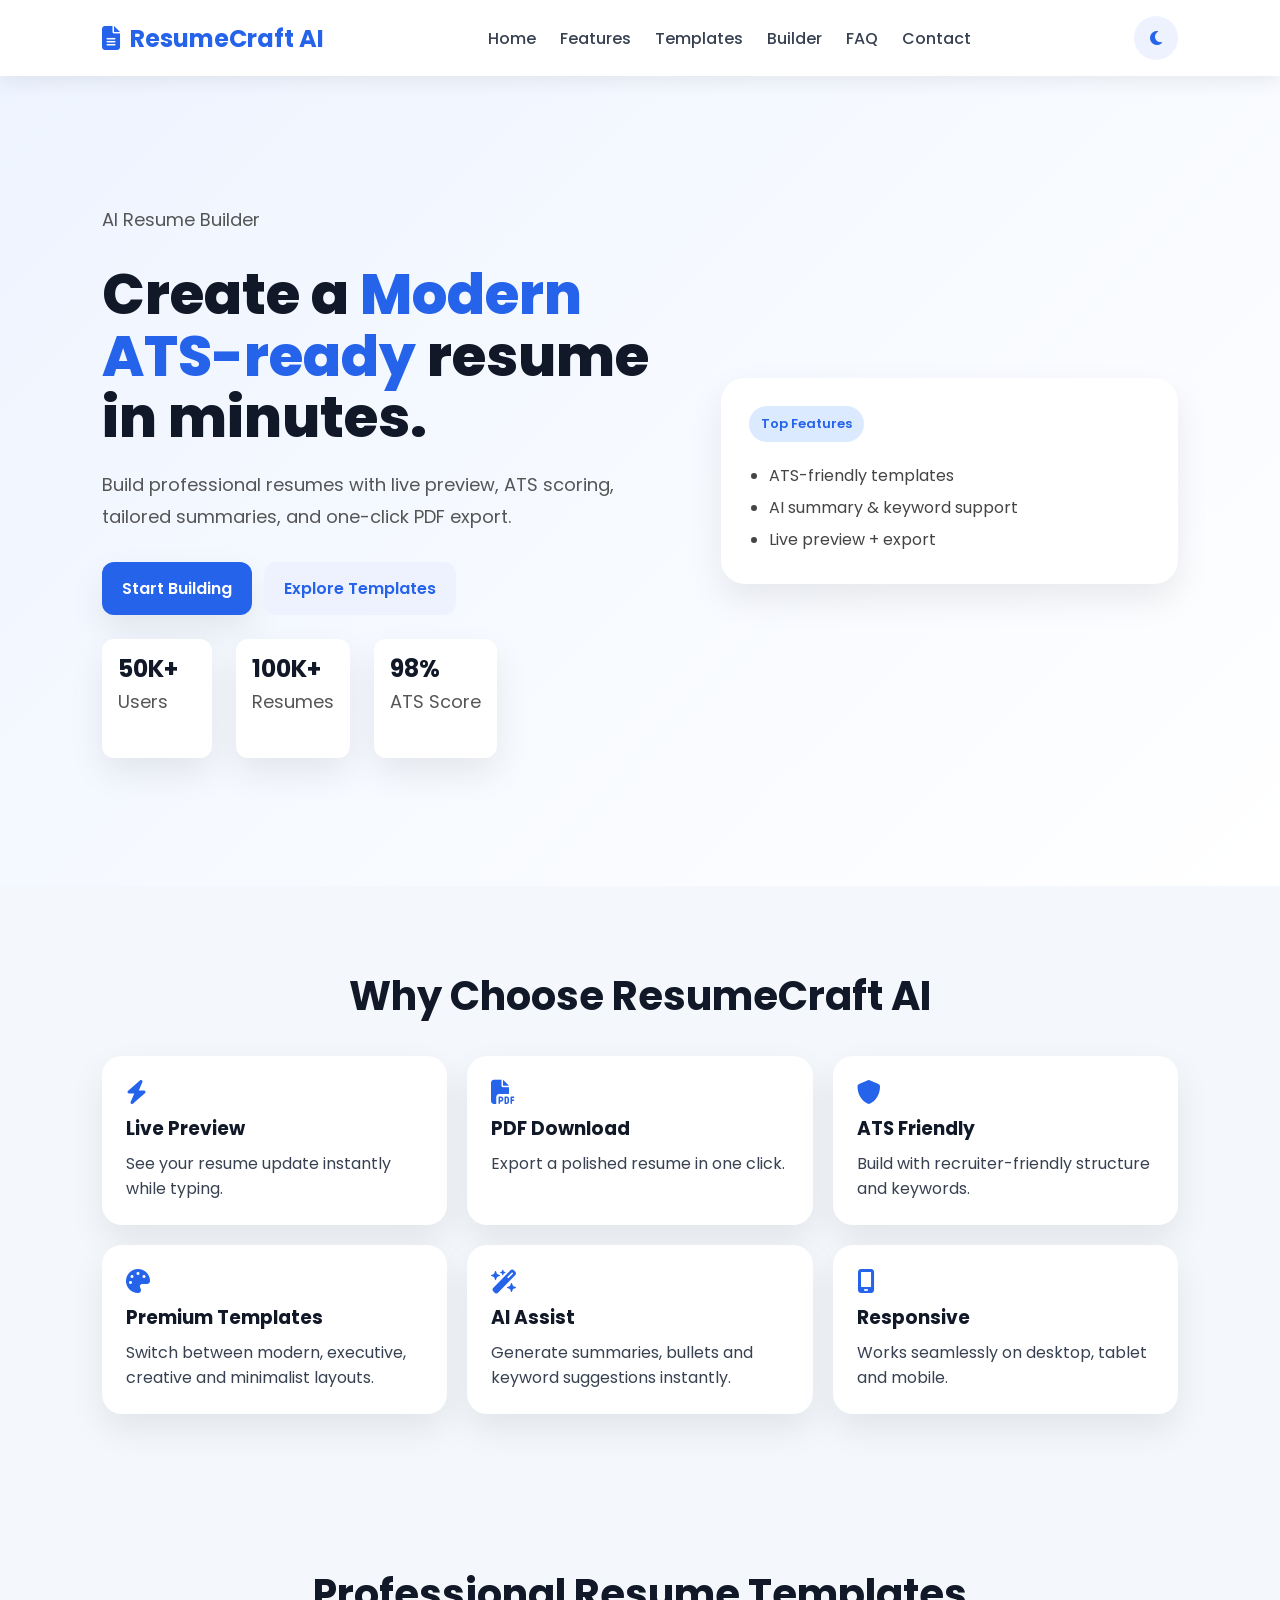
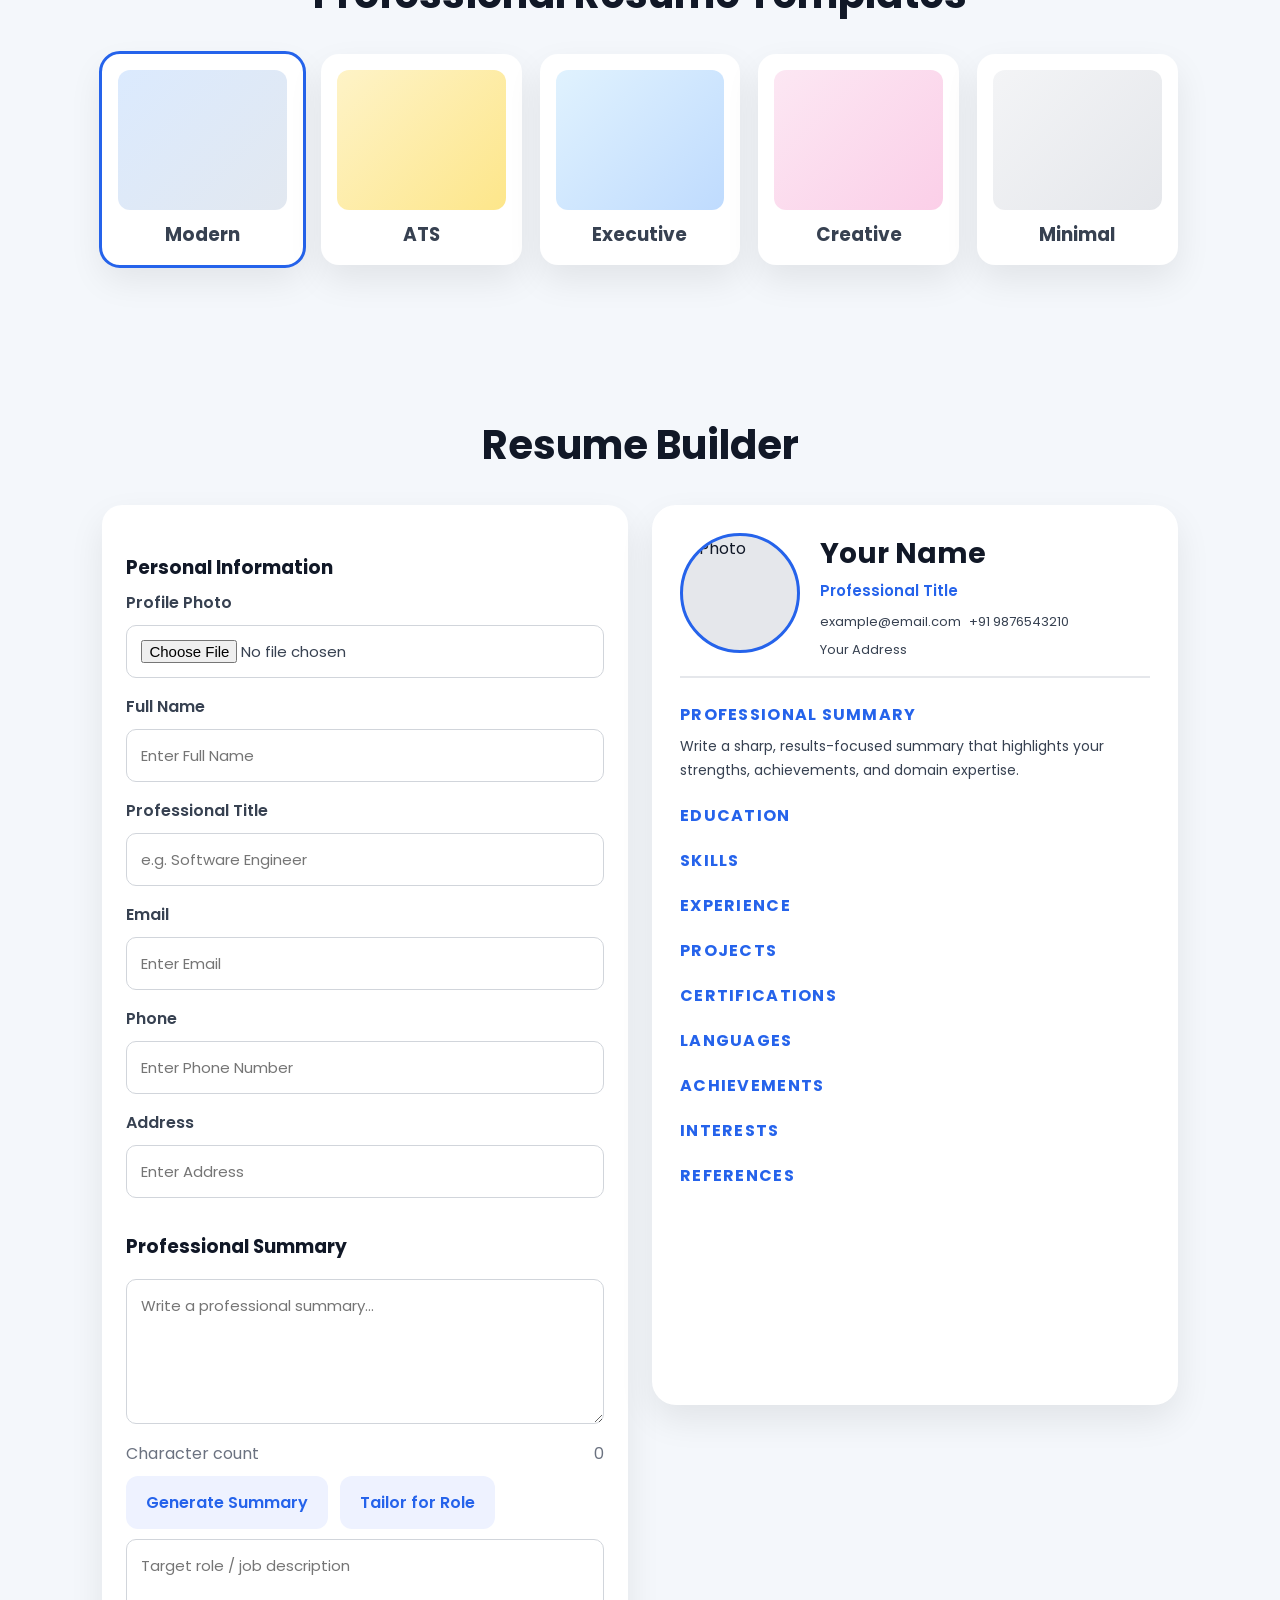
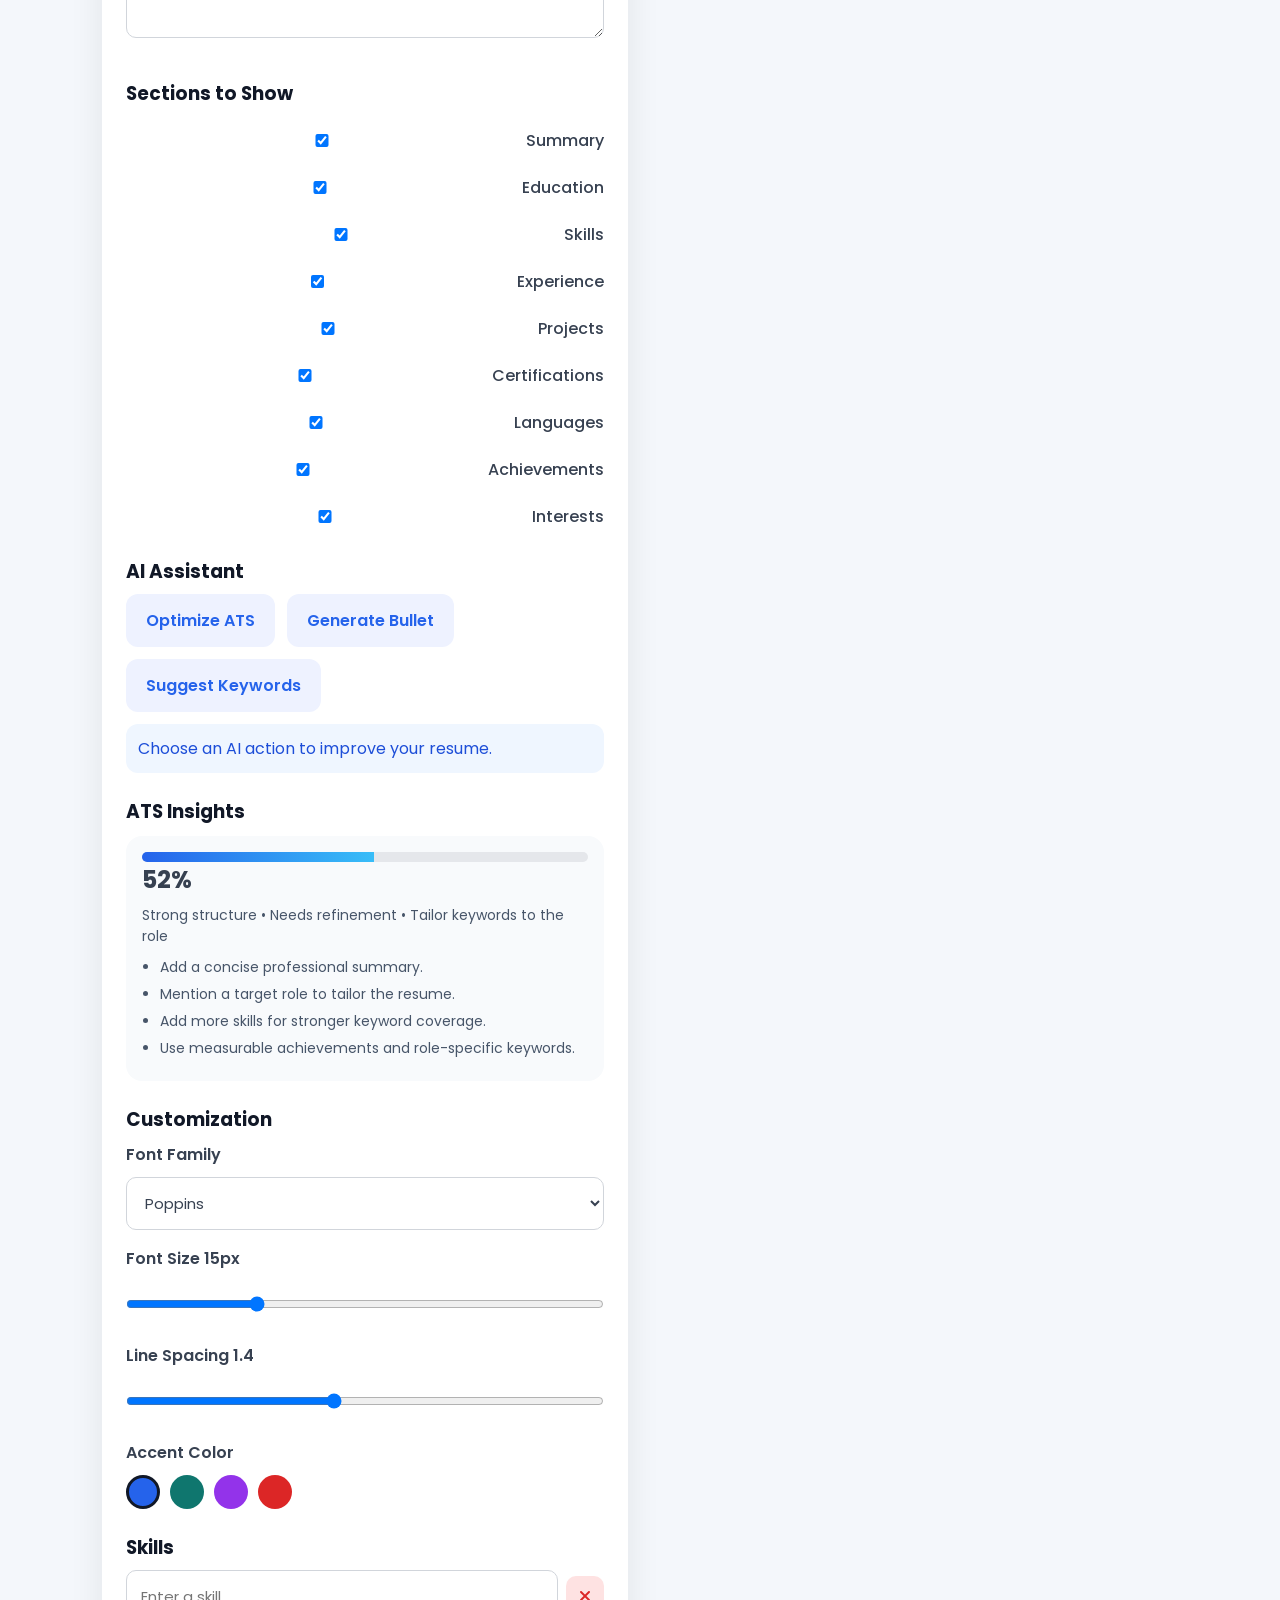
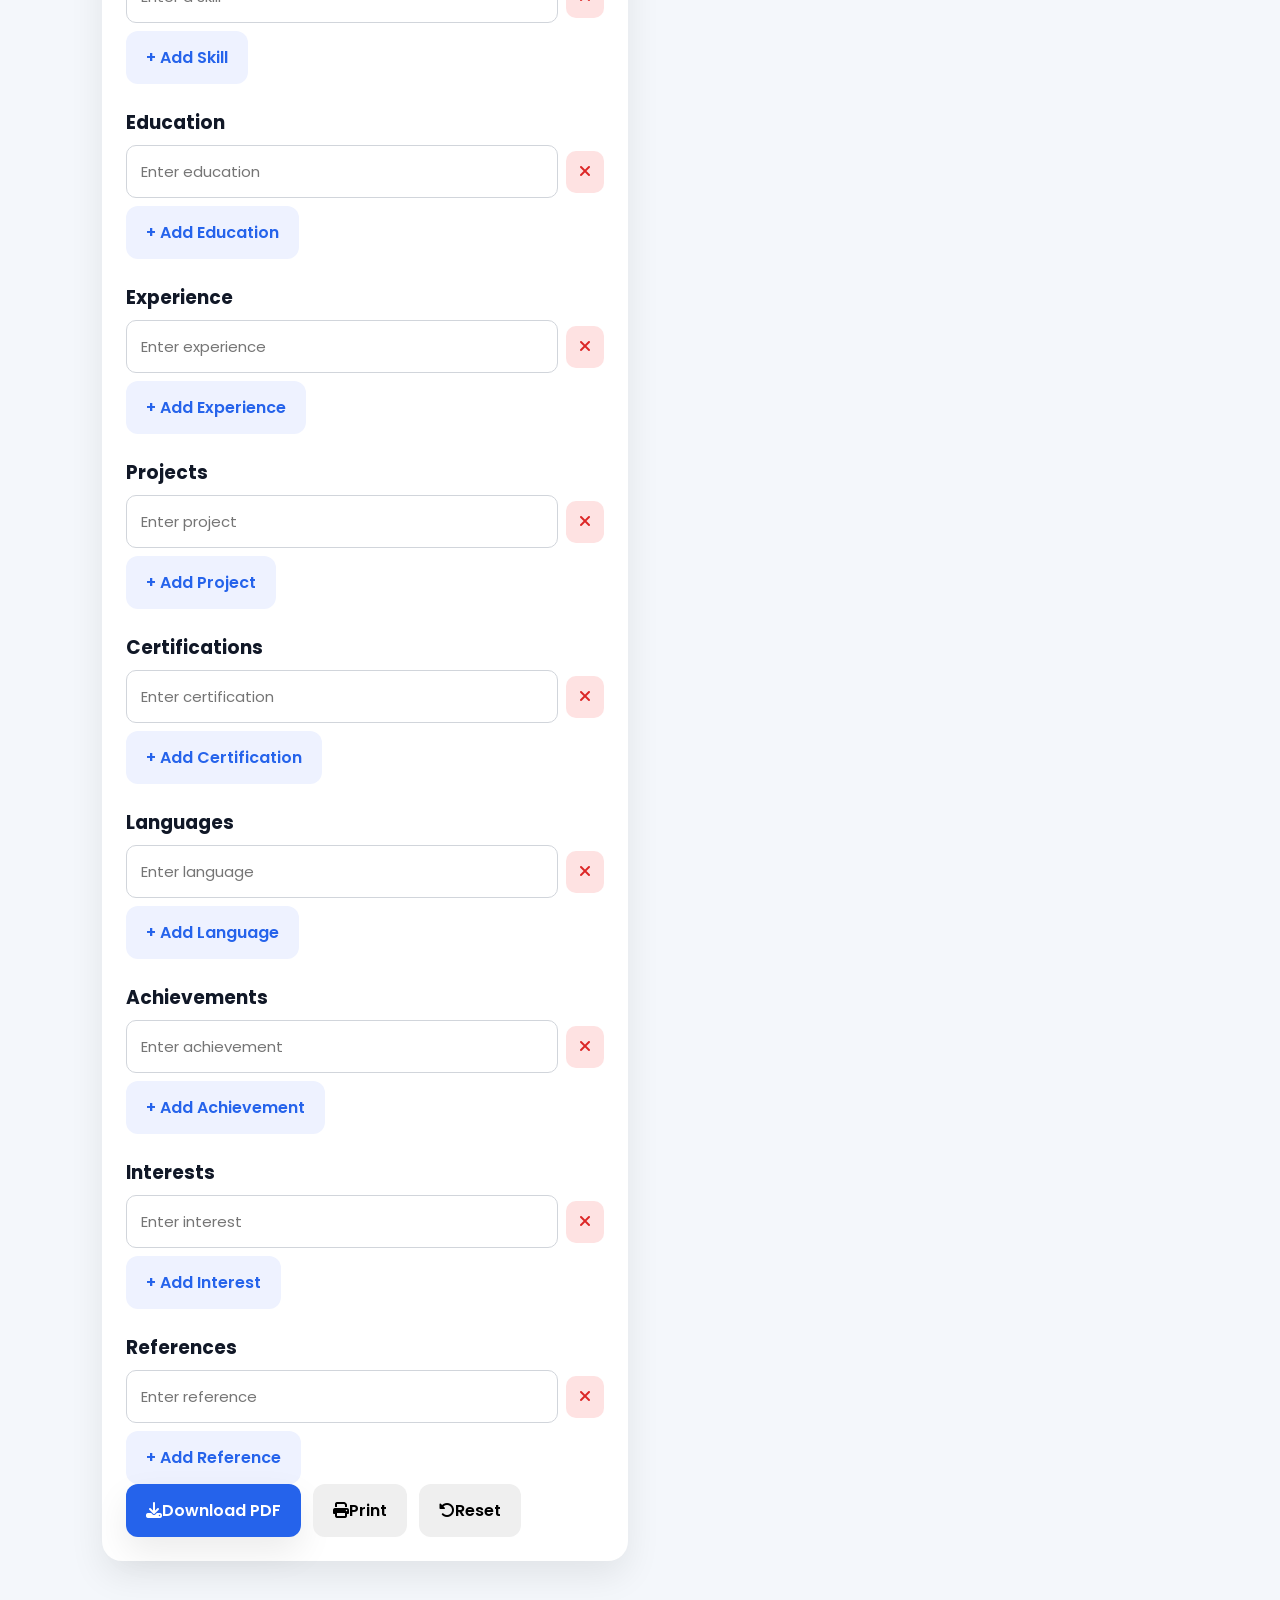
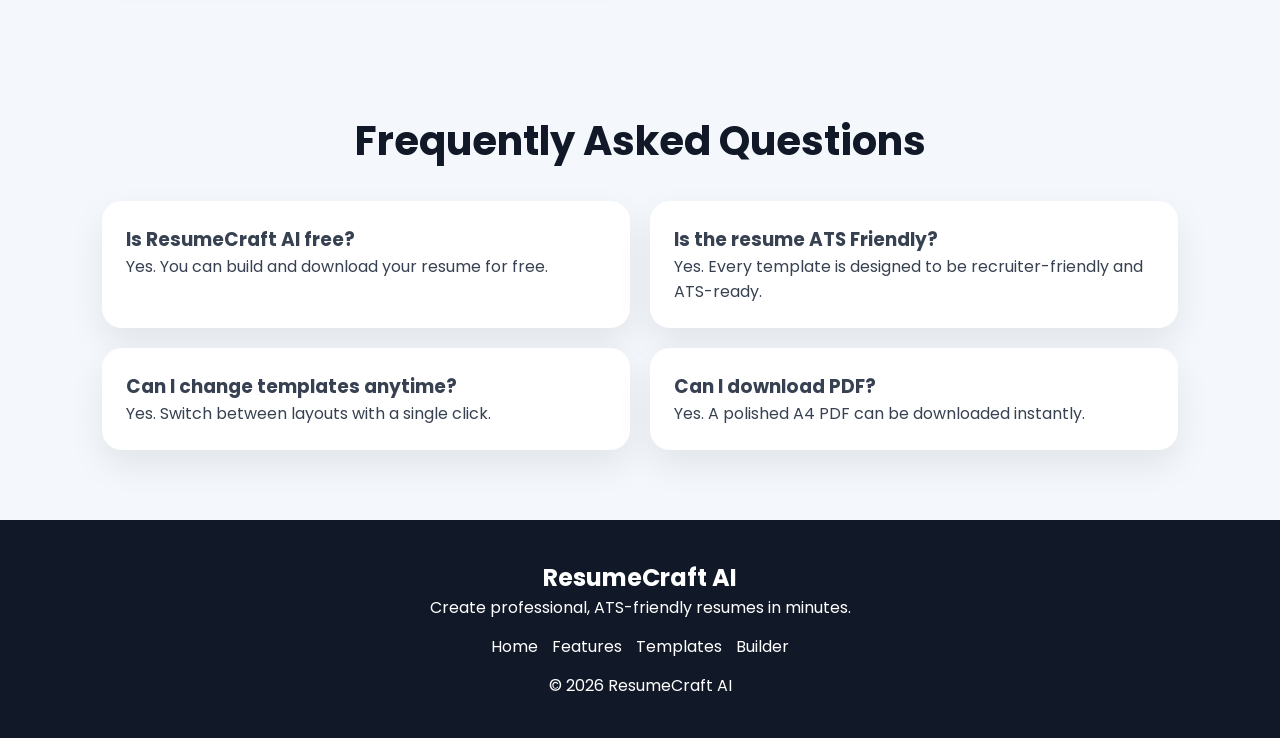
==== commit b69c7f94: "ResumeCraft V2" ====
--- a/index.html
+++ b/index.html
@@ -94,15 +94,6 @@
         <input type="text" id="phone" placeholder="Enter Phone Number" />
         <label>Address</label>
         <input type="text" id="address" placeholder="Enter Address" />
-        <label>LinkedIn</label>
-        <input type="text" id="linkedin" placeholder="LinkedIn URL" />
-        <label>GitHub</label>
-        <input type="text" id="github" placeholder="GitHub URL" />
-        <label>Portfolio</label>
-        <input type="text" id="portfolio" placeholder="Portfolio Website" />
-        <label>Website</label>
-        <input type="text" id="website" placeholder="Personal Website" />
-
         <h3>Professional Summary</h3>
         <textarea id="summary" rows="5" placeholder="Write a professional summary..."></textarea>
         <div class="counter-row"><span>Character count</span><span id="summaryCount">0</span></div>
@@ -214,10 +205,6 @@
                 <span id="previewEmail">example@email.com</span>
                 <span id="previewPhone">+91 9876543210</span>
                 <span id="previewAddress">Your Address</span>
-                <span id="previewLinkedin">linkedin.com/in/username</span>
-                <span id="previewGithub">github.com/username</span>
-                <span id="previewPortfolio">portfolio.com</span>
-                <span id="previewWebsite">yourwebsite.com</span>
               </div>
             </div>
           </div>
@@ -300,7 +287,8 @@
     </div>
   </footer>
 
-  <script src="https://cdnjs.cloudflare.com/ajax/libs/html2pdf.js/0.10.1/html2pdf.bundle.min.js"></script>
+  <script src="https://cdnjs.cloudflare.com/ajax/libs/html2canvas/1.4.1/html2canvas.min.js"></script>
+  <script src="https://cdnjs.cloudflare.com/ajax/libs/jspdf/2.5.1/jspdf.umd.min.js"></script>
   <script src="script.js"></script>
 </body>
 </html>
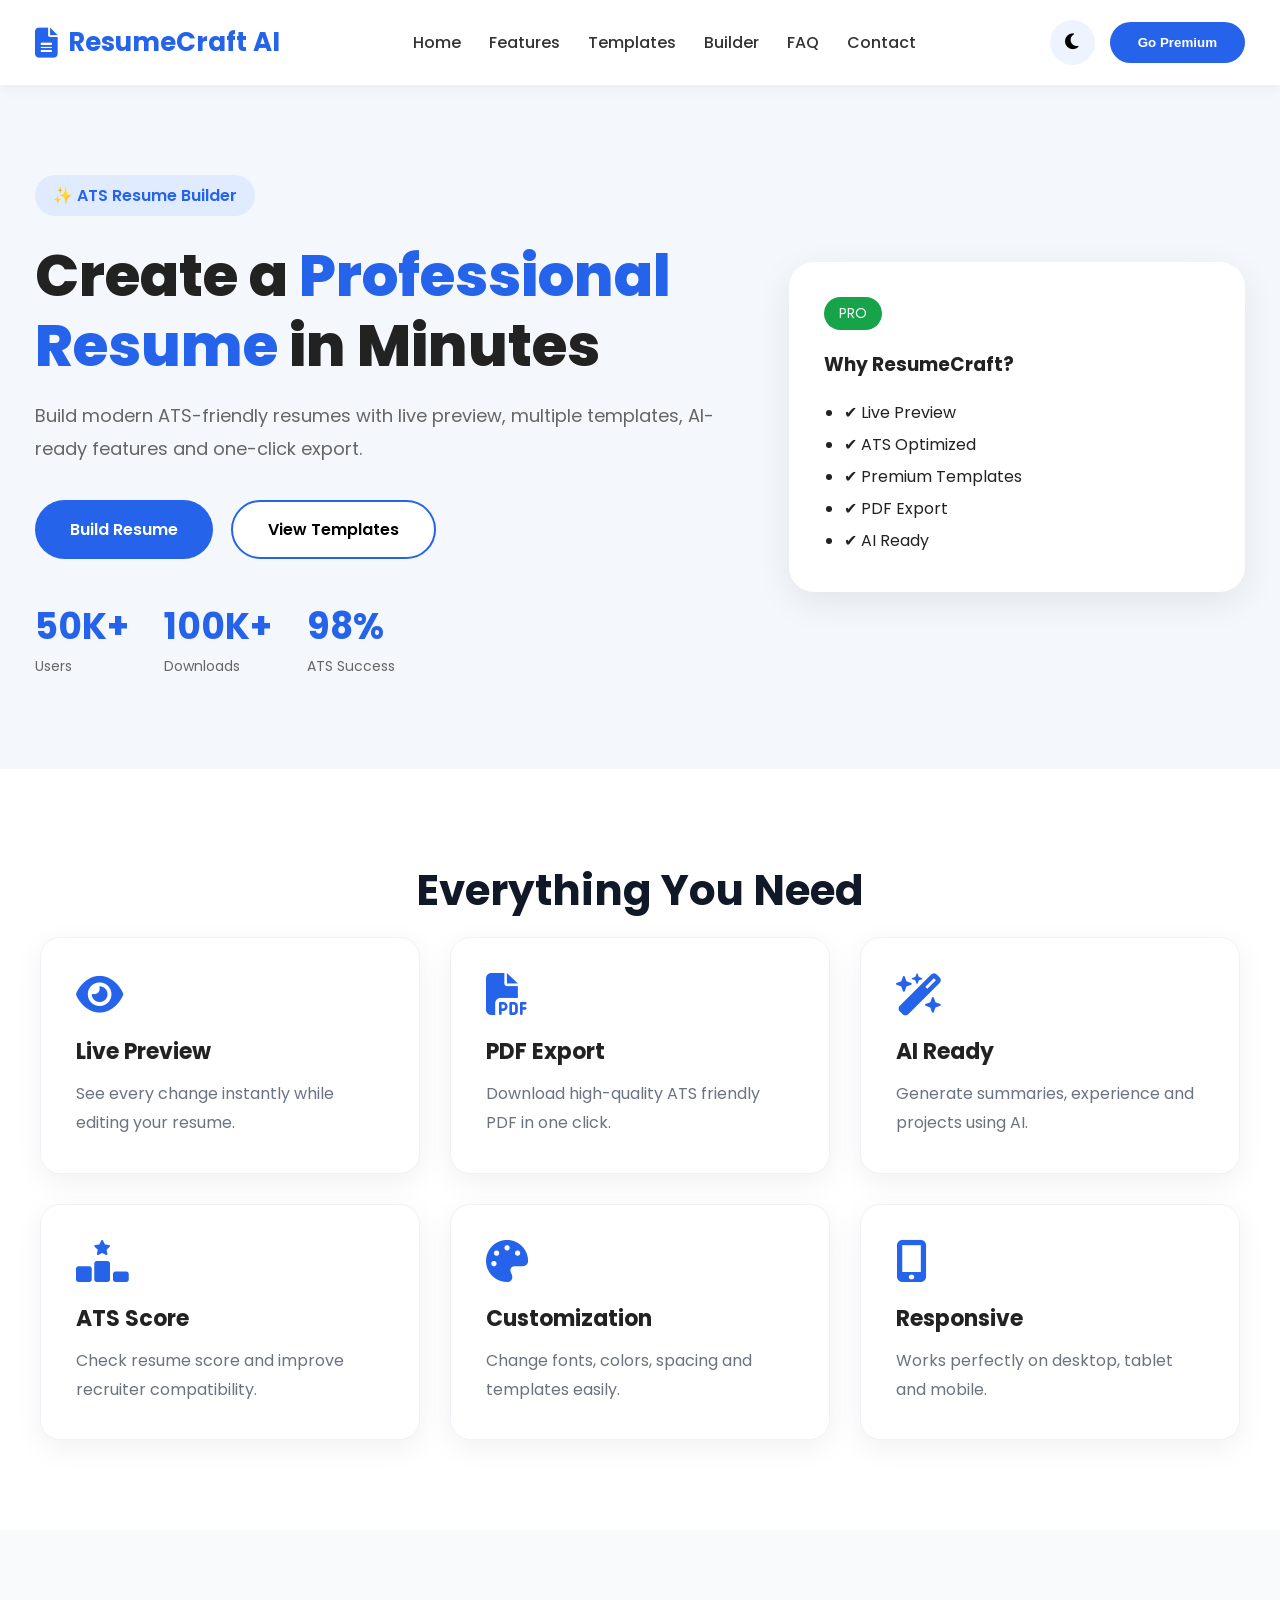
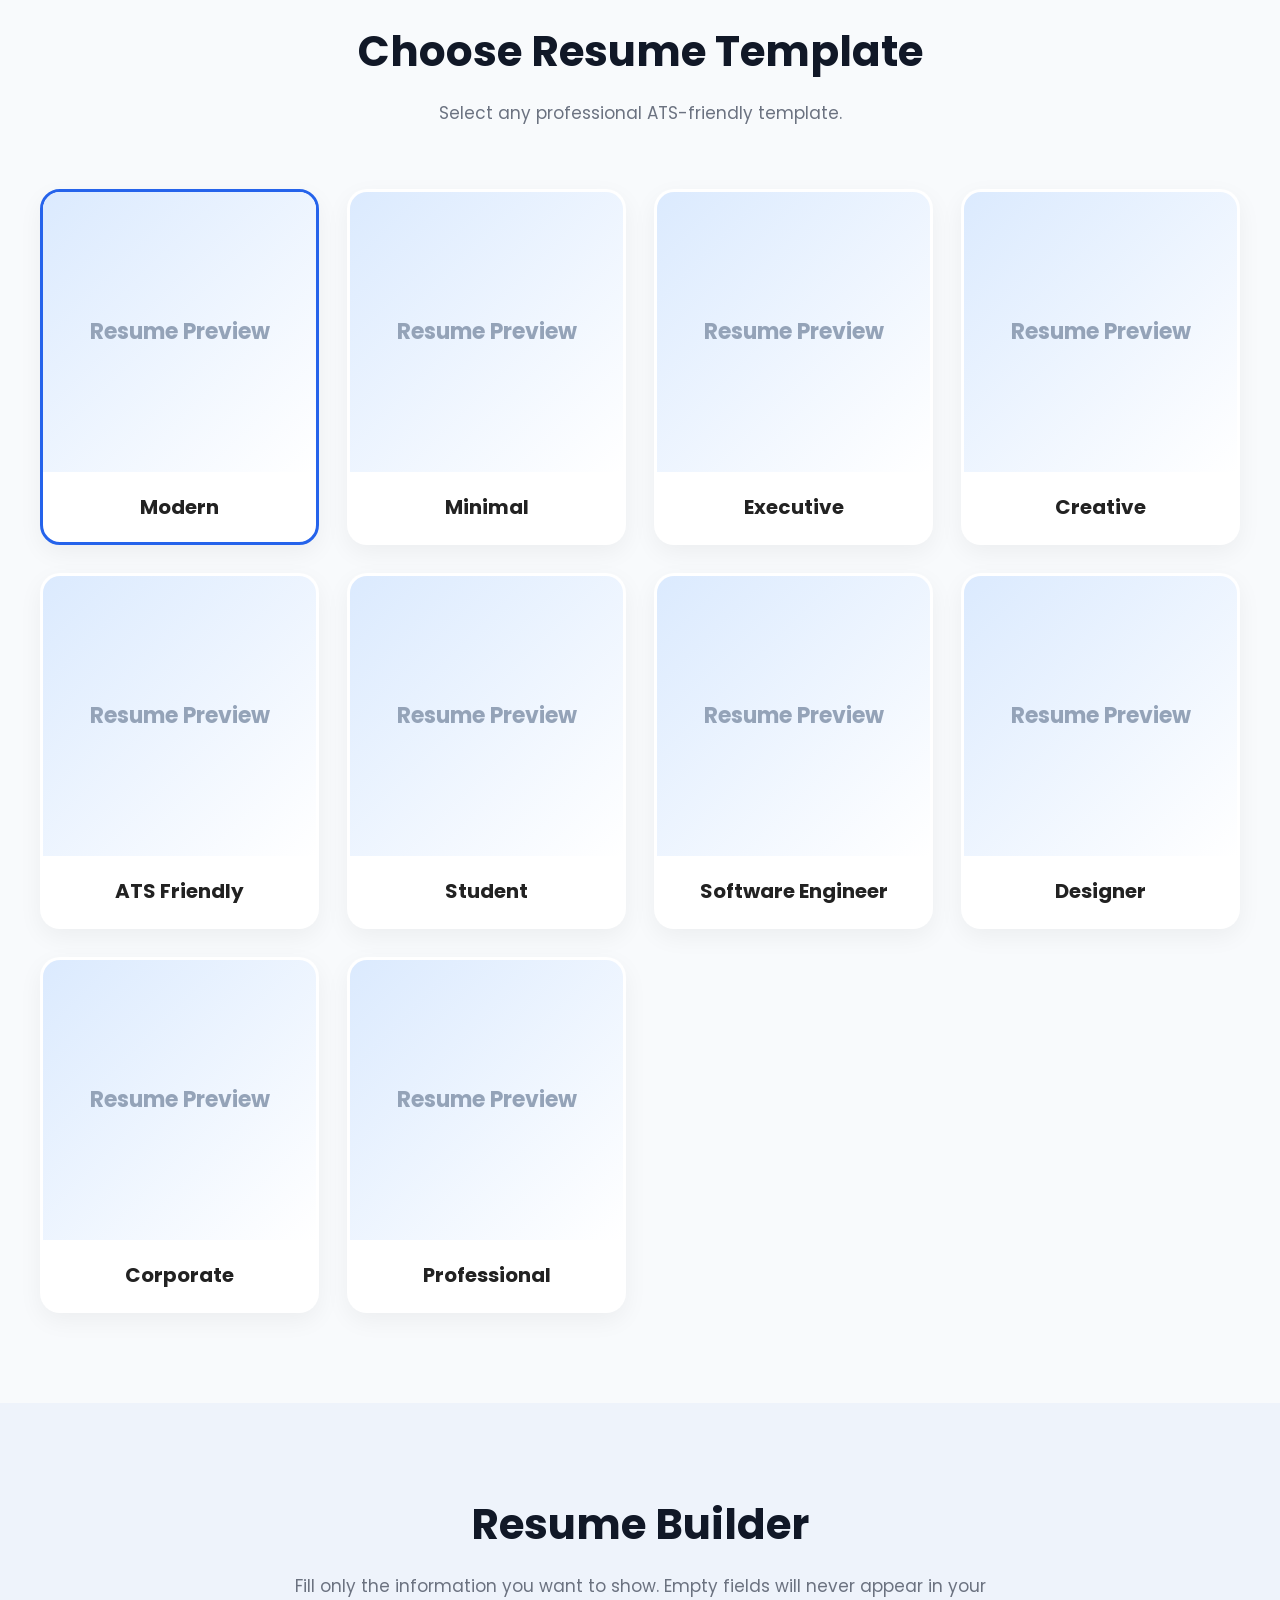
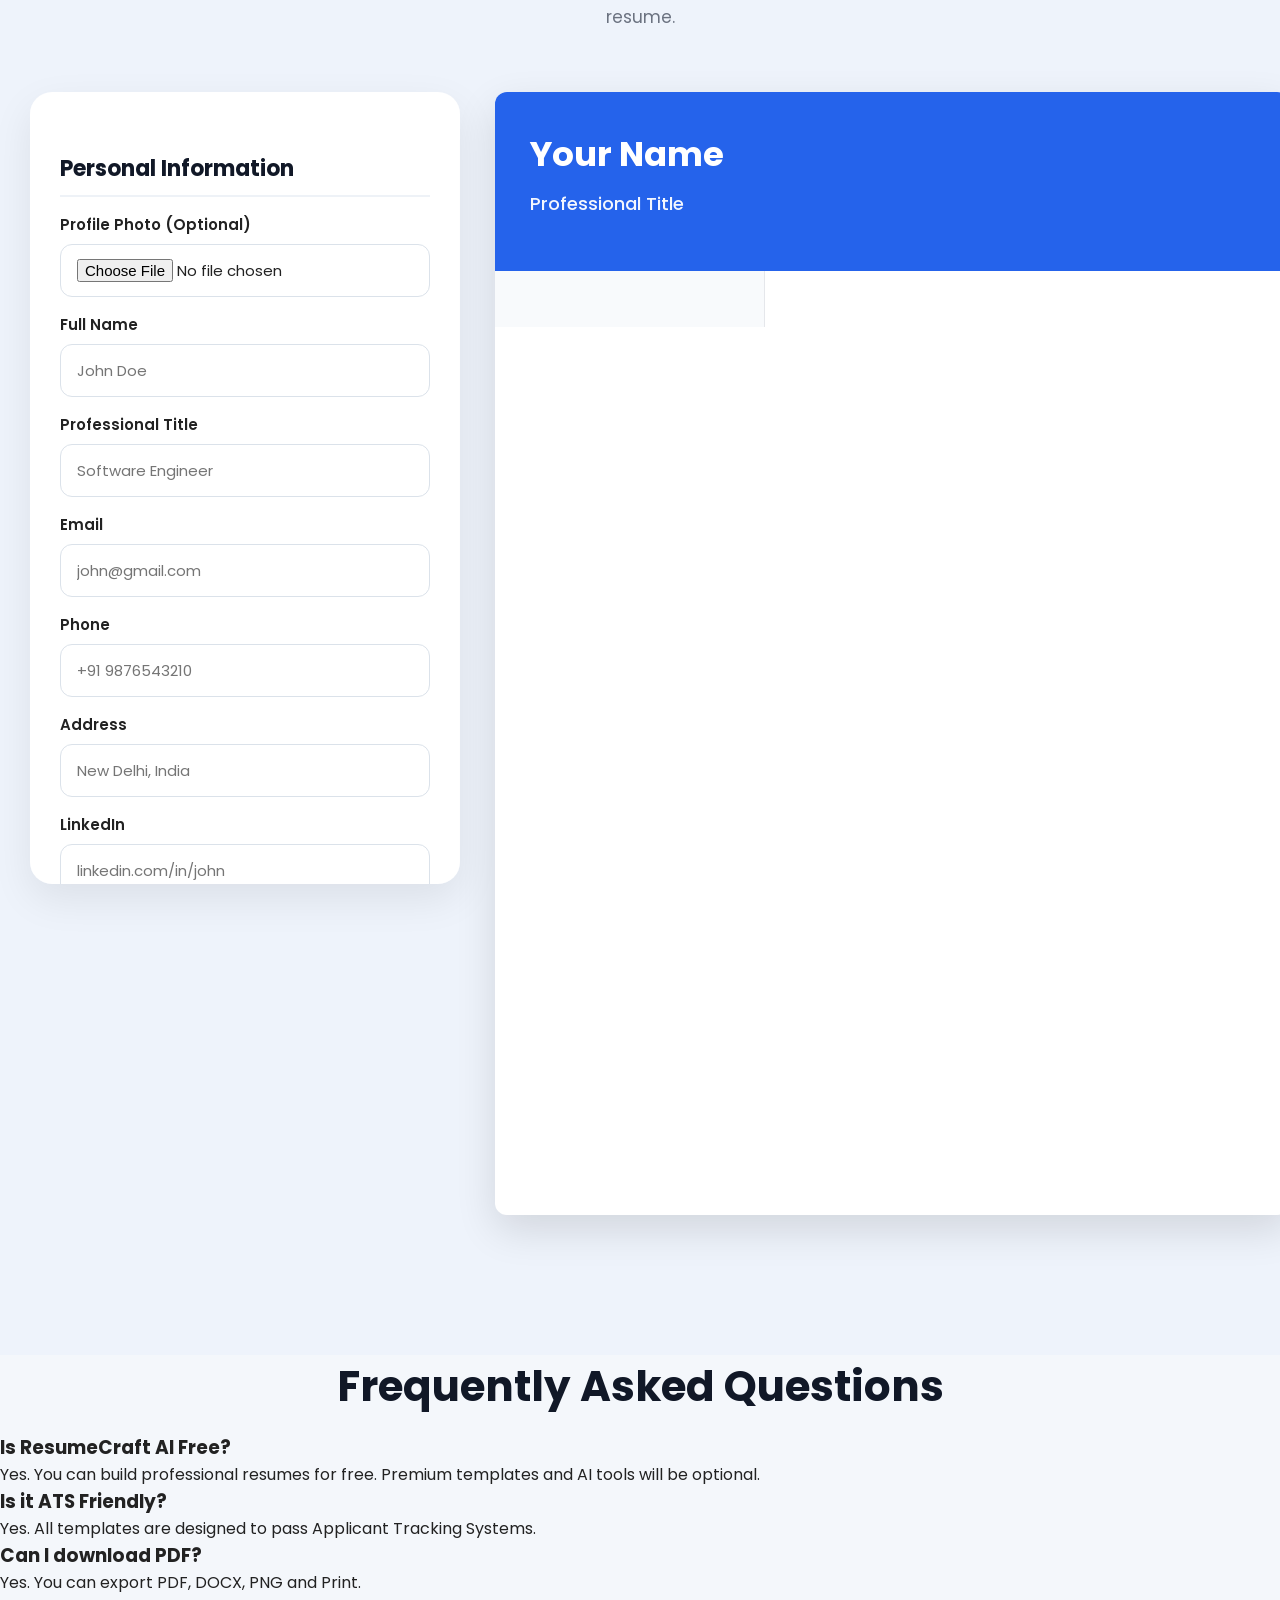
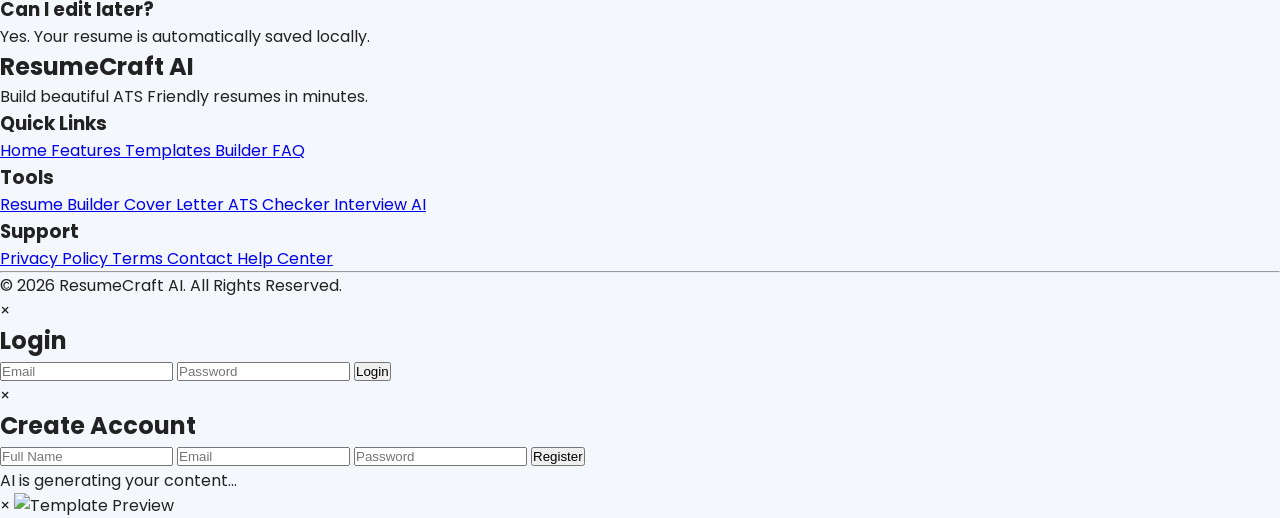
==== commit 7ab254d5: "ResumeCraft V2" ====
--- a/index.html
+++ b/index.html
@@ -1,294 +1,1888 @@
 ﻿<!DOCTYPE html>
 <html lang="en">
+
 <head>
-  <meta charset="UTF-8" />
-  <meta name="viewport" content="width=device-width, initial-scale=1.0" />
-  <title>ResumeCraft AI</title>
-  <link rel="preconnect" href="https://fonts.googleapis.com" />
-  <link rel="preconnect" href="https://fonts.gstatic.com" crossorigin />
-  <link href="https://fonts.googleapis.com/css2?family=Poppins:wght@300;400;500;600;700;800&display=swap" rel="stylesheet" />
-  <link rel="stylesheet" href="https://cdnjs.cloudflare.com/ajax/libs/font-awesome/6.7.2/css/all.min.css" />
-  <link rel="stylesheet" href="style.css" />
+
+<meta charset="UTF-8">
+
+<meta
+name="viewport"
+content="width=device-width, initial-scale=1.0">
+
+<title>
+
+ResumeCraft AI Pro
+
+</title>
+
+<meta
+name="description"
+content="Professional ATS Friendly Resume Builder">
+
+<link
+rel="preconnect"
+href="https://fonts.googleapis.com">
+
+<link
+rel="preconnect"
+href="https://fonts.gstatic.com"
+crossorigin>
+
+<link
+href="https://fonts.googleapis.com/css2?family=Poppins:wght@300;400;500;600;700;800&display=swap"
+rel="stylesheet">
+
+<link
+rel="stylesheet"
+href="https://cdnjs.cloudflare.com/ajax/libs/font-awesome/6.7.2/css/all.min.css">
+
+<link
+rel="stylesheet"
+href="style.css">
+
 </head>
+
 <body>
-  <div id="loader"><div class="loader-circle"></div></div>
-  <div id="toast">Saved Successfully</div>
-
-  <nav class="navbar">
-    <div class="logo"><i class="fa-solid fa-file-lines"></i><span>ResumeCraft AI</span></div>
-    <ul class="nav-links">
-      <li><a href="#home">Home</a></li>
-      <li><a href="#features">Features</a></li>
-      <li><a href="#templates">Templates</a></li>
-      <li><a href="#builder">Builder</a></li>
-      <li><a href="#faq">FAQ</a></li>
-      <li><a href="#contact">Contact</a></li>
-    </ul>
-    <div class="nav-buttons"><button id="themeToggle"><i class="fa-solid fa-moon"></i></button></div>
-  </nav>
-
-  <section class="hero" id="home">
-    <div class="hero-left">
-      <p class="eyebrow">AI Resume Builder</p>
-      <h1>Create a <span>Modern ATS-ready</span> resume in minutes.</h1>
-      <p>Build professional resumes with live preview, ATS scoring, tailored summaries, and one-click PDF export.</p>
-      <div class="hero-buttons">
-        <button class="primary-btn">Start Building</button>
-        <button class="secondary-btn">Explore Templates</button>
-      </div>
-      <div class="hero-stats">
-        <div><h2>50K+</h2><p>Users</p></div>
-        <div><h2>100K+</h2><p>Resumes</p></div>
-        <div><h2>98%</h2><p>ATS Score</p></div>
-      </div>
-    </div>
-    <div class="hero-right">
-      <div class="hero-card">
-        <div class="hero-badge">Top Features</div>
-        <ul>
-          <li>ATS-friendly templates</li>
-          <li>AI summary & keyword support</li>
-          <li>Live preview + export</li>
-        </ul>
-      </div>
-    </div>
-  </section>
-
-  <section class="features" id="features">
-    <h2 class="section-title">Why Choose ResumeCraft AI</h2>
-    <div class="feature-grid">
-      <div class="feature-card"><i class="fa-solid fa-bolt"></i><h3>Live Preview</h3><p>See your resume update instantly while typing.</p></div>
-      <div class="feature-card"><i class="fa-solid fa-file-pdf"></i><h3>PDF Download</h3><p>Export a polished resume in one click.</p></div>
-      <div class="feature-card"><i class="fa-solid fa-shield"></i><h3>ATS Friendly</h3><p>Build with recruiter-friendly structure and keywords.</p></div>
-      <div class="feature-card"><i class="fa-solid fa-palette"></i><h3>Premium Templates</h3><p>Switch between modern, executive, creative and minimalist layouts.</p></div>
-      <div class="feature-card"><i class="fa-solid fa-wand-magic-sparkles"></i><h3>AI Assist</h3><p>Generate summaries, bullets and keyword suggestions instantly.</p></div>
-      <div class="feature-card"><i class="fa-solid fa-mobile-screen"></i><h3>Responsive</h3><p>Works seamlessly on desktop, tablet and mobile.</p></div>
-    </div>
-  </section>
-
-  <section class="templates" id="templates">
-    <h2 class="section-title">Professional Resume Templates</h2>
-    <div class="template-gallery">
-      <div class="template-item active" data-template="modern"><div class="template-thumb modern-thumb"></div><h3>Modern</h3></div>
-      <div class="template-item" data-template="ats"><div class="template-thumb ats-thumb"></div><h3>ATS</h3></div>
-      <div class="template-item" data-template="corporate"><div class="template-thumb corporate-thumb"></div><h3>Executive</h3></div>
-      <div class="template-item" data-template="creative"><div class="template-thumb creative-thumb"></div><h3>Creative</h3></div>
-      <div class="template-item" data-template="minimal"><div class="template-thumb minimal-thumb"></div><h3>Minimal</h3></div>
-    </div>
-  </section>
-
-  <section class="builder" id="builder">
-    <h2 class="section-title">Resume Builder</h2>
-    <div class="builder-container">
-      <div class="form-panel">
-        <h3>Personal Information</h3>
-        <label>Profile Photo</label>
-        <input type="file" id="photo" accept="image/*" />
-        <label>Full Name</label>
-        <input type="text" id="name" placeholder="Enter Full Name" />
-        <label>Professional Title</label>
-        <input type="text" id="jobTitle" placeholder="e.g. Software Engineer" />
-        <label>Email</label>
-        <input type="email" id="email" placeholder="Enter Email" />
-        <label>Phone</label>
-        <input type="text" id="phone" placeholder="Enter Phone Number" />
-        <label>Address</label>
-        <input type="text" id="address" placeholder="Enter Address" />
-        <h3>Professional Summary</h3>
-        <textarea id="summary" rows="5" placeholder="Write a professional summary..."></textarea>
-        <div class="counter-row"><span>Character count</span><span id="summaryCount">0</span></div>
-        <div class="inline-actions">
-          <button type="button" id="generateSummary" class="mini-btn">Generate Summary</button>
-          <button type="button" id="tailorResume" class="mini-btn">Tailor for Role</button>
-        </div>
-        <textarea id="targetRole" rows="3" placeholder="Target role / job description"></textarea>
-
-        <h3>Sections to Show</h3>
-        <div class="toggle-list">
-          <label><input type="checkbox" data-section="summary" checked /> Summary</label>
-          <label><input type="checkbox" data-section="education" checked /> Education</label>
-          <label><input type="checkbox" data-section="skills" checked /> Skills</label>
-          <label><input type="checkbox" data-section="experience" checked /> Experience</label>
-          <label><input type="checkbox" data-section="projects" checked /> Projects</label>
-          <label><input type="checkbox" data-section="certifications" checked /> Certifications</label>
-          <label><input type="checkbox" data-section="languages" checked /> Languages</label>
-          <label><input type="checkbox" data-section="achievements" checked /> Achievements</label>
-          <label><input type="checkbox" data-section="interests" checked /> Interests</label>
-        </div>
-
-        <h3>AI Assistant</h3>
-        <div class="assistant-box">
-          <button type="button" id="optimizeATS" class="mini-btn">Optimize ATS</button>
-          <button type="button" id="generateBullet" class="mini-btn">Generate Bullet</button>
-          <button type="button" id="suggestKeywords" class="mini-btn">Suggest Keywords</button>
-        </div>
-        <div id="aiOutput" class="ai-output">Choose an AI action to improve your resume.</div>
-
-        <h3>ATS Insights</h3>
-        <div class="ats-box">
-          <div class="progress"><div id="progressBar"></div></div>
-          <h2 id="atsScore">0%</h2>
-          <div id="atsStats" class="ats-stats"></div>
-          <ul id="atsTips" class="tips-list"></ul>
-        </div>
-
-        <h3>Customization</h3>
-        <label>Font Family</label>
-        <select id="fontFamily">
-          <option value="Poppins">Poppins</option>
-          <option value="Georgia">Georgia</option>
-          <option value="Inter">Inter</option>
-        </select>
-        <label>Font Size <span id="fontSizeValue">15px</span></label>
-        <input type="range" id="fontSize" min="14" max="18" step="1" value="15" />
-        <label>Line Spacing <span id="lineSpacingValue">1.4</span></label>
-        <input type="range" id="lineSpacing" min="1.1" max="1.8" step="0.1" value="1.4" />
-        <label>Accent Color</label>
-        <div class="swatches">
-          <button type="button" class="swatch active" data-color="#2563eb" style="background:#2563eb"></button>
-          <button type="button" class="swatch" data-color="#0f766e" style="background:#0f766e"></button>
-          <button type="button" class="swatch" data-color="#9333ea" style="background:#9333ea"></button>
-          <button type="button" class="swatch" data-color="#dc2626" style="background:#dc2626"></button>
-        </div>
-
-        <h3>Skills</h3>
-        <div id="skillsContainer"></div>
-        <button type="button" id="addSkill" class="add-btn">+ Add Skill</button>
-
-        <h3>Education</h3>
-        <div id="educationContainer"></div>
-        <button type="button" id="addEducation" class="add-btn">+ Add Education</button>
-
-        <h3>Experience</h3>
-        <div id="experienceContainer"></div>
-        <button type="button" id="addExperience" class="add-btn">+ Add Experience</button>
-
-        <h3>Projects</h3>
-        <div id="projectContainer"></div>
-        <button type="button" id="addProject" class="add-btn">+ Add Project</button>
-
-        <h3>Certifications</h3>
-        <div id="certificationContainer"></div>
-        <button type="button" id="addCertification" class="add-btn">+ Add Certification</button>
-
-        <h3>Languages</h3>
-        <div id="languageContainer"></div>
-        <button type="button" id="addLanguage" class="add-btn">+ Add Language</button>
-
-        <h3>Achievements</h3>
-        <div id="achievementContainer"></div>
-        <button type="button" id="addAchievement" class="add-btn">+ Add Achievement</button>
-
-        <h3>Interests</h3>
-        <div id="interestContainer"></div>
-        <button type="button" id="addInterest" class="add-btn">+ Add Interest</button>
-
-        <h3>References</h3>
-        <div id="referenceContainer"></div>
-        <button type="button" id="addReference" class="add-btn">+ Add Reference</button>
-
-        <div class="action-buttons">
-          <button id="downloadResumePDF"><i class="fa-solid fa-download"></i>Download PDF</button>
-          <button id="printResume"><i class="fa-solid fa-print"></i>Print</button>
-          <button id="resetResume"><i class="fa-solid fa-rotate-left"></i>Reset</button>
-        </div>
-      </div>
-
-      <div class="resume-panel">
-        <div class="resume-paper modern" id="resumePaper">
-          <div class="resume-header">
-            <div class="resume-photo"><img id="previewPhoto" src="" alt="Photo" /></div>
-            <div class="resume-info">
-              <h1 id="previewName">Your Name</h1>
-              <p class="job-title" id="previewJobTitle">Professional Title</p>
-              <div class="contact-grid">
-                <span id="previewEmail">example@email.com</span>
-                <span id="previewPhone">+91 9876543210</span>
-                <span id="previewAddress">Your Address</span>
-              </div>
-            </div>
-          </div>
-
-          <div class="resume-section" id="summarySection">
-            <h2>Professional Summary</h2>
-            <p id="previewSummary">Write a sharp, results-focused summary that highlights your strengths, achievements, and domain expertise.</p>
-          </div>
-
-          <div class="resume-section" id="educationSection">
-            <h2>Education</h2>
-            <ul id="previewEducation"></ul>
-          </div>
-
-          <div class="resume-section" id="skillsSection">
-            <h2>Skills</h2>
-            <ul id="previewSkills"></ul>
-          </div>
-
-          <div class="resume-section" id="experienceSection">
-            <h2>Experience</h2>
-            <div id="previewExperience"></div>
-          </div>
-
-          <div class="resume-section" id="projectsSection">
-            <h2>Projects</h2>
-            <div id="previewProjects"></div>
-          </div>
-
-          <div class="resume-section" id="certificationsSection">
-            <h2>Certifications</h2>
-            <ul id="previewCertifications"></ul>
-          </div>
-
-          <div class="resume-section" id="languagesSection">
-            <h2>Languages</h2>
-            <ul id="previewLanguages"></ul>
-          </div>
-
-          <div class="resume-section" id="achievementsSection">
-            <h2>Achievements</h2>
-            <ul id="previewAchievements"></ul>
-          </div>
-
-          <div class="resume-section" id="interestsSection">
-            <h2>Interests</h2>
-            <ul id="previewInterests"></ul>
-          </div>
-
-          <div class="resume-section" id="referencesSection">
-            <h2>References</h2>
-            <ul id="previewReferences"></ul>
-          </div>
-        </div>
-      </div>
-    </div>
-  </section>
-
-  <section class="faq" id="faq">
-    <h2 class="section-title">Frequently Asked Questions</h2>
-    <div class="faq-container">
-      <div class="faq-item"><h3>Is ResumeCraft AI free?</h3><p>Yes. You can build and download your resume for free.</p></div>
-      <div class="faq-item"><h3>Is the resume ATS Friendly?</h3><p>Yes. Every template is designed to be recruiter-friendly and ATS-ready.</p></div>
-      <div class="faq-item"><h3>Can I change templates anytime?</h3><p>Yes. Switch between layouts with a single click.</p></div>
-      <div class="faq-item"><h3>Can I download PDF?</h3><p>Yes. A polished A4 PDF can be downloaded instantly.</p></div>
-    </div>
-  </section>
-
-  <footer id="contact">
-    <div class="footer-content">
-      <h2>ResumeCraft AI</h2>
-      <p>Create professional, ATS-friendly resumes in minutes.</p>
-      <div class="footer-links">
-        <a href="#home">Home</a>
-        <a href="#features">Features</a>
-        <a href="#templates">Templates</a>
-        <a href="#builder">Builder</a>
-      </div>
-      <p>© 2026 ResumeCraft AI</p>
-    </div>
-  </footer>
-
-  <script src="https://cdnjs.cloudflare.com/ajax/libs/html2canvas/1.4.1/html2canvas.min.js"></script>
-  <script src="https://cdnjs.cloudflare.com/ajax/libs/jspdf/2.5.1/jspdf.umd.min.js"></script>
-  <script src="script.js"></script>
+
+<!-- Loader -->
+
+<div id="loader">
+
+<div class="loader-circle"></div>
+
+</div>
+
+<!-- Toast -->
+
+<div id="toast">
+
+Saved Successfully
+
+</div>
+
+<!-- ================= NAVBAR ================= -->
+
+<header>
+
+<nav class="navbar">
+
+<div class="logo">
+
+<i class="fa-solid fa-file-lines"></i>
+
+<span>
+
+ResumeCraft AI
+
+</span>
+
+</div>
+
+<ul class="nav-links">
+
+<li>
+
+<a href="#home">
+
+Home
+
+</a>
+
+</li>
+
+<li>
+
+<a href="#features">
+
+Features
+
+</a>
+
+</li>
+
+<li>
+
+<a href="#templates">
+
+Templates
+
+</a>
+
+</li>
+
+<li>
+
+<a href="#builder">
+
+Builder
+
+</a>
+
+</li>
+
+<li>
+
+<a href="#faq">
+
+FAQ
+
+</a>
+
+</li>
+
+<li>
+
+<a href="#contact">
+
+Contact
+
+</a>
+
+</li>
+
+</ul>
+
+<div class="nav-actions">
+
+<button
+id="themeToggle"
+class="icon-btn">
+
+<i class="fa-solid fa-moon"></i>
+
+</button>
+
+<button
+class="premium-btn">
+
+Go Premium
+
+</button>
+
+</div>
+
+</nav>
+
+</header>
+
+<!-- ================= HERO ================= -->
+
+<section
+id="home"
+class="hero">
+
+<div class="hero-left">
+
+<div class="hero-tag">
+
+✨ ATS Resume Builder
+
+</div>
+
+<h1>
+
+Create a
+
+<span>
+
+Professional Resume
+
+</span>
+
+in Minutes
+
+</h1>
+
+<p>
+
+Build modern ATS-friendly resumes with live preview,
+multiple templates, AI-ready features and one-click export.
+
+</p>
+
+<div class="hero-buttons">
+
+<button
+class="primary-btn"
+id="startBuilder">
+
+Build Resume
+
+</button>
+
+<button
+class="secondary-btn"
+id="viewTemplates">
+
+View Templates
+
+</button>
+
+</div>
+
+<div class="hero-stats">
+
+<div>
+
+<h2>
+
+50K+
+
+</h2>
+
+<p>
+
+Users
+
+</p>
+
+</div>
+
+<div>
+
+<h2>
+
+100K+
+
+</h2>
+
+<p>
+
+Downloads
+
+</p>
+
+</div>
+
+<div>
+
+<h2>
+
+98%
+
+</h2>
+
+<p>
+
+ATS Success
+
+</p>
+
+</div>
+
+</div>
+
+</div>
+
+<div class="hero-right">
+
+<div class="hero-card">
+
+<div class="badge">
+
+PRO
+
+</div>
+
+<h3>
+
+Why ResumeCraft?
+
+</h3>
+
+<ul>
+
+<li>
+
+✔ Live Preview
+
+</li>
+
+<li>
+
+✔ ATS Optimized
+
+</li>
+
+<li>
+
+✔ Premium Templates
+
+</li>
+
+<li>
+
+✔ PDF Export
+
+</li>
+
+<li>
+
+✔ AI Ready
+
+</li>
+
+</ul>
+
+</div>
+
+</div>
+
+</section>
+
+<!-- ================= FEATURES ================= -->
+
+<section
+id="features"
+class="features">
+
+<h2 class="section-title">
+
+Everything You Need
+
+</h2>
+
+<div class="feature-grid">
+  <div class="feature-card">
+
+<i class="fa-solid fa-eye"></i>
+
+<h3>
+
+Live Preview
+
+</h3>
+
+<p>
+
+See every change instantly while editing your resume.
+
+</p>
+
+</div>
+
+<div class="feature-card">
+
+<i class="fa-solid fa-file-pdf"></i>
+
+<h3>
+
+PDF Export
+
+</h3>
+
+<p>
+
+Download high-quality ATS friendly PDF in one click.
+
+</p>
+
+</div>
+
+<div class="feature-card">
+
+<i class="fa-solid fa-wand-magic-sparkles"></i>
+
+<h3>
+
+AI Ready
+
+</h3>
+
+<p>
+
+Generate summaries, experience and projects using AI.
+
+</p>
+
+</div>
+
+<div class="feature-card">
+
+<i class="fa-solid fa-ranking-star"></i>
+
+<h3>
+
+ATS Score
+
+</h3>
+
+<p>
+
+Check resume score and improve recruiter compatibility.
+
+</p>
+
+</div>
+
+<div class="feature-card">
+
+<i class="fa-solid fa-palette"></i>
+
+<h3>
+
+Customization
+
+</h3>
+
+<p>
+
+Change fonts, colors, spacing and templates easily.
+
+</p>
+
+</div>
+
+<div class="feature-card">
+
+<i class="fa-solid fa-mobile-screen-button"></i>
+
+<h3>
+
+Responsive
+
+</h3>
+
+<p>
+
+Works perfectly on desktop, tablet and mobile.
+
+</p>
+
+</div>
+
+</div>
+
+</section>
+
+<!-- ================= TEMPLATE SECTION ================= -->
+
+<section
+id="templates"
+class="templates">
+
+<h2 class="section-title">
+
+Choose Resume Template
+
+</h2>
+
+<p class="section-subtitle">
+
+Select any professional ATS-friendly template.
+
+</p>
+
+<div class="template-gallery">
+
+<div
+class="template-item active"
+data-template="modern">
+
+<div class="template-thumb modern-thumb"></div>
+
+<h3>
+
+Modern
+
+</h3>
+
+</div>
+
+<div
+class="template-item"
+data-template="minimal">
+
+<div class="template-thumb minimal-thumb"></div>
+
+<h3>
+
+Minimal
+
+</h3>
+
+</div>
+
+<div
+class="template-item"
+data-template="executive">
+
+<div class="template-thumb executive-thumb"></div>
+
+<h3>
+
+Executive
+
+</h3>
+
+</div>
+
+<div
+class="template-item"
+data-template="creative">
+
+<div class="template-thumb creative-thumb"></div>
+
+<h3>
+
+Creative
+
+</h3>
+
+</div>
+
+<div
+class="template-item"
+data-template="ats">
+
+<div class="template-thumb ats-thumb"></div>
+
+<h3>
+
+ATS Friendly
+
+</h3>
+
+</div>
+
+<div
+class="template-item"
+data-template="student">
+
+<div class="template-thumb student-thumb"></div>
+
+<h3>
+
+Student
+
+</h3>
+
+</div>
+
+<div
+class="template-item"
+data-template="developer">
+
+<div class="template-thumb developer-thumb"></div>
+
+<h3>
+
+Software Engineer
+
+</h3>
+
+</div>
+
+<div
+class="template-item"
+data-template="designer">
+
+<div class="template-thumb designer-thumb"></div>
+
+<h3>
+
+Designer
+
+</h3>
+
+</div>
+
+<div
+class="template-item"
+data-template="corporate">
+
+<div class="template-thumb corporate-thumb"></div>
+
+<h3>
+
+Corporate
+
+</h3>
+
+</div>
+
+<div
+class="template-item"
+data-template="professional">
+
+<div class="template-thumb professional-thumb"></div>
+
+<h3>
+
+Professional
+
+</h3>
+
+</div>
+
+</div>
+
+</section>
+
+<!-- ================= BUILDER ================= -->
+
+<section
+id="builder"
+class="builder">
+
+<h2 class="section-title">
+
+Resume Builder
+
+</h2>
+
+<p class="section-subtitle">
+
+Fill only the information you want to show.
+Empty fields will never appear in your resume.
+
+</p>
+
+<div class="builder-container">
+
+<!-- LEFT PANEL -->
+
+<div class="form-panel">
+
+<h3>
+
+Personal Information
+
+</h3>
+
+<label>
+
+Profile Photo (Optional)
+
+</label>
+
+<input
+type="file"
+id="photo"
+accept="image/*">
+
+<label>
+
+Full Name
+
+</label>
+
+<input
+type="text"
+id="name"
+placeholder="John Doe">
+
+<label>
+
+Professional Title
+
+</label>
+
+<input
+type="text"
+id="jobTitle"
+placeholder="Software Engineer">
+
+<label>
+
+Email
+
+</label>
+
+<input
+type="email"
+id="email"
+placeholder="john@gmail.com">
+
+<label>
+
+Phone
+
+</label>
+
+<input
+type="text"
+id="phone"
+placeholder="+91 9876543210">
+
+<label>
+
+Address
+
+</label>
+
+<input
+type="text"
+id="address"
+placeholder="New Delhi, India">
+
+<label>
+
+LinkedIn
+
+</label>
+
+<input
+type="text"
+id="linkedin"
+placeholder="linkedin.com/in/john">
+
+<label>
+
+Github
+
+</label>
+
+<input
+type="text"
+id="github"
+placeholder="github.com/john">
+
+<label>
+
+Portfolio
+
+</label>
+
+<input
+type="text"
+id="portfolio"
+placeholder="portfolio.com">
+
+<label>
+
+Website
+
+</label>
+
+<input
+type="text"
+id="website"
+placeholder="www.example.com">
+
+<h3>
+
+Professional Summary
+
+</h3>
+
+<textarea
+id="summary"
+rows="6"
+placeholder="Write your professional summary...">
+
+</textarea>
+
+<div class="counter">
+
+<span>
+
+Characters
+
+</span>
+
+<span id="summaryCount">
+
+0
+
+</span>
+
+</div>
+
+<button
+type="button"
+id="generateSummary"
+class="ai-btn">
+
+✨ Generate AI Summary
+
+</button>
+<!-- ================= AI TARGET ROLE ================= -->
+
+<label>
+
+Target Role / Job Description
+
+</label>
+
+<textarea
+id="targetRole"
+rows="5"
+placeholder="Paste Job Description here...">
+
+</textarea>
+
+<div class="inline-buttons">
+
+<button
+type="button"
+id="tailorResume"
+class="mini-btn">
+
+🎯 Tailor Resume
+
+</button>
+
+<button
+type="button"
+id="optimizeATS"
+class="mini-btn">
+
+🚀 Optimize ATS
+
+</button>
+
+<button
+type="button"
+id="suggestKeywords"
+class="mini-btn">
+
+🔍 Keywords
+
+</button>
+
+</div>
+
+<div
+id="aiOutput"
+class="ai-output">
+
+AI suggestions will appear here...
+
+</div>
+
+<!-- ================= ATS ================= -->
+
+<h3>
+
+ATS Resume Score
+
+</h3>
+
+<div class="ats-box">
+
+<div class="progress">
+
+<div id="progressBar"></div>
+
+</div>
+
+<h2 id="atsScore">
+
+0%
+
+</h2>
+
+<div id="atsStats"></div>
+
+<ul id="atsTips"></ul>
+
+</div>
+
+<!-- ================= CUSTOMIZATION ================= -->
+
+<h3>
+
+Resume Customization
+
+</h3>
+
+<label>
+
+Font Family
+
+</label>
+
+<select id="fontFamily">
+
+<option value="Poppins">
+
+Poppins
+
+</option>
+
+<option value="Inter">
+
+Inter
+
+</option>
+
+<option value="Roboto">
+
+Roboto
+
+</option>
+
+<option value="Georgia">
+
+Georgia
+
+</option>
+
+</select>
+
+<label>
+
+Font Size
+
+</label>
+
+<input
+type="range"
+id="fontSize"
+min="14"
+max="20"
+value="15">
+
+<label>
+
+Line Spacing
+
+</label>
+
+<input
+type="range"
+id="lineSpacing"
+min="1"
+max="2"
+step="0.1"
+value="1.4">
+
+<h3>
+
+Theme Colors
+
+</h3>
+
+<div class="color-picker">
+
+<button
+class="theme-color active"
+data-color="#2563eb"
+style="background:#2563eb">
+
+</button>
+
+<button
+class="theme-color"
+data-color="#059669"
+style="background:#059669">
+
+</button>
+
+<button
+class="theme-color"
+data-color="#dc2626"
+style="background:#dc2626">
+
+</button>
+
+<button
+class="theme-color"
+data-color="#7c3aed"
+style="background:#7c3aed">
+
+</button>
+
+<button
+class="theme-color"
+data-color="#ea580c"
+style="background:#ea580c">
+
+</button>
+
+</div>
+
+<!-- ================= EDUCATION ================= -->
+
+<h3>
+
+Education
+
+</h3>
+
+<div id="educationContainer">
+
+</div>
+
+<button
+type="button"
+id="addEducation"
+class="add-btn">
+
++ Add Education
+
+</button>
+
+<!-- ================= EXPERIENCE ================= -->
+
+<h3>
+
+Work Experience
+
+</h3>
+
+<div id="experienceContainer">
+
+</div>
+
+<button
+type="button"
+id="addExperience"
+class="add-btn">
+
++ Add Experience
+
+</button>
+
+<!-- ================= SKILLS ================= -->
+
+<h3>
+
+Skills
+
+</h3>
+
+<div id="skillsContainer">
+
+</div>
+
+<button
+type="button"
+id="addSkill"
+class="add-btn">
+
++ Add Skill
+
+</button>
+
+<!-- ================= PROJECTS ================= -->
+
+<h3>
+
+Projects
+
+</h3>
+
+<div id="projectContainer">
+
+</div>
+
+<button
+type="button"
+id="addProject"
+class="add-btn">
+
++ Add Project
+
+</button>
+
+<!-- ================= CERTIFICATIONS ================= -->
+
+<h3>
+
+Certifications
+
+</h3>
+
+<div id="certificationContainer">
+
+</div>
+
+<button
+type="button"
+id="addCertification"
+class="add-btn">
+
++ Add Certification
+
+</button>
+
+<!-- ================= LANGUAGES ================= -->
+
+<h3>
+
+Languages
+
+</h3>
+
+<div id="languageContainer">
+
+</div>
+
+<button
+type="button"
+id="addLanguage"
+class="add-btn">
+
++ Add Language
+
+</button>
+
+<!-- ================= ACHIEVEMENTS ================= -->
+
+<h3>
+
+Achievements
+
+</h3>
+
+<div id="achievementContainer">
+
+</div>
+
+<button
+type="button"
+id="addAchievement"
+class="add-btn">
+
++ Add Achievement
+
+</button>
+
+<!-- ================= INTERESTS ================= -->
+
+<h3>
+
+Interests
+
+</h3>
+
+<div id="interestContainer">
+
+</div>
+
+<button
+type="button"
+id="addInterest"
+class="add-btn">
+
++ Add Interest
+
+</button>
+
+<!-- ================= REFERENCES ================= -->
+
+<h3>
+
+References (Optional)
+
+</h3>
+
+<div id="referenceContainer">
+
+</div>
+
+<button
+type="button"
+id="addReference"
+class="add-btn">
+
++ Add Reference
+
+</button>
+
+<!-- ================= EXPORT ================= -->
+
+<div class="action-buttons">
+
+<button id="downloadResumePDF">
+
+<i class="fa-solid fa-file-pdf"></i>
+
+Download PDF
+
+</button>
+
+<button id="downloadDOCX">
+
+<i class="fa-solid fa-file-word"></i>
+
+Download DOCX
+
+</button>
+
+<button id="downloadPNG">
+
+<i class="fa-solid fa-image"></i>
+
+Download PNG
+
+</button>
+
+<button id="printResume">
+
+<i class="fa-solid fa-print"></i>
+
+Print Resume
+
+</button>
+
+<button id="resetResume">
+
+<i class="fa-solid fa-rotate-left"></i>
+
+Reset
+
+</button>
+
+</div>
+
+</div>
+
+<!-- ================= RIGHT PANEL START ================= -->
+
+<div class="resume-panel">
+
+<div
+id="resumePaper"
+class="resume-paper modern">
+<!-- ================= RESUME HEADER ================= -->
+
+<div class="resume-header">
+
+<div
+class="resume-photo"
+id="photoSection">
+
+<img
+id="previewPhoto"
+src=""
+alt="Profile Photo">
+
+</div>
+
+<div class="resume-info">
+
+<h1 id="previewName">
+
+Your Name
+
+</h1>
+
+<h3 id="previewJobTitle">
+
+Professional Title
+
+</h3>
+
+<div class="resume-contact">
+
+<div
+id="emailBlock">
+
+<i class="fa-solid fa-envelope"></i>
+
+<span id="previewEmail"></span>
+
+</div>
+
+<div
+id="phoneBlock">
+
+<i class="fa-solid fa-phone"></i>
+
+<span id="previewPhone"></span>
+
+</div>
+
+<div
+id="addressBlock">
+
+<i class="fa-solid fa-location-dot"></i>
+
+<span id="previewAddress"></span>
+
+</div>
+
+<div
+id="linkedinBlock">
+
+<i class="fa-brands fa-linkedin"></i>
+
+<span id="previewLinkedin"></span>
+
+</div>
+
+<div
+id="githubBlock">
+
+<i class="fa-brands fa-github"></i>
+
+<span id="previewGithub"></span>
+
+</div>
+
+<div
+id="portfolioBlock">
+
+<i class="fa-solid fa-globe"></i>
+
+<span id="previewPortfolio"></span>
+
+</div>
+
+<div
+id="websiteBlock">
+
+<i class="fa-solid fa-earth-americas"></i>
+
+<span id="previewWebsite"></span>
+
+</div>
+
+</div>
+
+</div>
+
+</div>
+
+<!-- ================= RESUME BODY ================= -->
+
+<div class="resume-body">
+
+<!-- LEFT COLUMN -->
+
+<div class="resume-left">
+
+<section
+class="resume-section"
+id="summarySection">
+
+<h2>
+
+Professional Summary
+
+</h2>
+
+<p id="previewSummary">
+
+Write your professional summary here.
+
+</p>
+
+</section>
+
+<section
+class="resume-section"
+id="skillsSection">
+
+<h2>
+
+Skills
+
+</h2>
+
+<ul id="previewSkills">
+
+</ul>
+
+</section>
+
+<section
+class="resume-section"
+id="languagesSection">
+
+<h2>
+
+Languages
+
+</h2>
+
+<ul id="previewLanguages">
+
+</ul>
+
+</section>
+
+<section
+class="resume-section"
+id="interestsSection">
+
+<h2>
+
+Interests
+
+</h2>
+
+<ul id="previewInterests">
+
+</ul>
+
+</section>
+
+<section
+class="resume-section"
+id="referencesSection">
+
+<h2>
+
+References
+
+</h2>
+
+<ul id="previewReferences">
+
+</ul>
+
+</section>
+
+</div>
+
+<!-- RIGHT COLUMN -->
+
+<div class="resume-right">
+
+<section
+class="resume-section"
+id="experienceSection">
+
+<h2>
+
+Work Experience
+
+</h2>
+
+<div id="previewExperience">
+
+</div>
+
+</section>
+
+<section
+class="resume-section"
+id="educationSection">
+
+<h2>
+
+Education
+
+</h2>
+
+<div id="previewEducation">
+
+</div>
+
+</section>
+
+<section
+class="resume-section"
+id="projectsSection">
+
+<h2>
+
+Projects
+
+</h2>
+
+<div id="previewProjects">
+
+</div>
+
+</section>
+
+<section
+class="resume-section"
+id="certificationsSection">
+
+<h2>
+
+Certifications
+
+</h2>
+
+<div id="previewCertifications">
+
+</div>
+
+</section>
+
+<section
+class="resume-section"
+id="achievementsSection">
+
+<h2>
+
+Achievements
+
+</h2>
+
+<div id="previewAchievements">
+
+</div>
+
+</section>
+
+</div>
+
+</div>
+
+</div>
+
+</div>
+
+</section>
+<!-- ================= FAQ ================= -->
+
+<section
+id="faq"
+class="faq">
+
+<h2 class="section-title">
+
+Frequently Asked Questions
+
+</h2>
+
+<div class="faq-container">
+
+<div class="faq-item">
+
+<h3>
+
+Is ResumeCraft AI Free?
+
+</h3>
+
+<p>
+
+Yes. You can build professional resumes for free.
+Premium templates and AI tools will be optional.
+
+</p>
+
+</div>
+
+<div class="faq-item">
+
+<h3>
+
+Is it ATS Friendly?
+
+</h3>
+
+<p>
+
+Yes.
+All templates are designed to pass Applicant Tracking Systems.
+
+</p>
+
+</div>
+
+<div class="faq-item">
+
+<h3>
+
+Can I download PDF?
+
+</h3>
+
+<p>
+
+Yes.
+You can export PDF, DOCX, PNG and Print.
+
+</p>
+
+</div>
+
+<div class="faq-item">
+
+<h3>
+
+Can I edit later?
+
+</h3>
+
+<p>
+
+Yes.
+Your resume is automatically saved locally.
+
+</p>
+
+</div>
+
+</div>
+
+</section>
+
+<!-- ================= FOOTER ================= -->
+
+<footer
+id="contact">
+
+<div class="footer-container">
+
+<div class="footer-logo">
+
+<h2>
+
+ResumeCraft AI
+
+</h2>
+
+<p>
+
+Build beautiful ATS Friendly resumes in minutes.
+
+</p>
+
+</div>
+
+<div class="footer-links">
+
+<h3>
+
+Quick Links
+
+</h3>
+
+<a href="#home">
+
+Home
+
+</a>
+
+<a href="#features">
+
+Features
+
+</a>
+
+<a href="#templates">
+
+Templates
+
+</a>
+
+<a href="#builder">
+
+Builder
+
+</a>
+
+<a href="#faq">
+
+FAQ
+
+</a>
+
+</div>
+
+<div class="footer-links">
+
+<h3>
+
+Tools
+
+</h3>
+
+<a href="#">
+
+Resume Builder
+
+</a>
+
+<a href="#">
+
+Cover Letter
+
+</a>
+
+<a href="#">
+
+ATS Checker
+
+</a>
+
+<a href="#">
+
+Interview AI
+
+</a>
+
+</div>
+
+<div class="footer-links">
+
+<h3>
+
+Support
+
+</h3>
+
+<a href="#">
+
+Privacy Policy
+
+</a>
+
+<a href="#">
+
+Terms
+
+</a>
+
+<a href="#">
+
+Contact
+
+</a>
+
+<a href="#">
+
+Help Center
+
+</a>
+
+</div>
+
+</div>
+
+<hr>
+
+<p class="copyright">
+
+© 2026 ResumeCraft AI.
+All Rights Reserved.
+
+</p>
+
+</footer>
+
+<!-- ================= LOGIN MODAL ================= -->
+
+<div
+id="loginModal"
+class="modal">
+
+<div class="modal-content">
+
+<span class="close-modal">
+
+&times;
+
+</span>
+
+<h2>
+
+Login
+
+</h2>
+
+<input
+type="email"
+placeholder="Email">
+
+<input
+type="password"
+placeholder="Password">
+
+<button>
+
+Login
+
+</button>
+
+</div>
+
+</div>
+
+<!-- ================= REGISTER MODAL ================= -->
+
+<div
+id="registerModal"
+class="modal">
+
+<div class="modal-content">
+
+<span class="close-modal">
+
+&times;
+
+</span>
+
+<h2>
+
+Create Account
+
+</h2>
+
+<input
+type="text"
+placeholder="Full Name">
+
+<input
+type="email"
+placeholder="Email">
+
+<input
+type="password"
+placeholder="Password">
+
+<button>
+
+Register
+
+</button>
+
+</div>
+
+</div>
+
+<!-- ================= AI LOADING ================= -->
+
+<div
+id="aiLoader"
+class="ai-loader">
+
+<div class="spinner"></div>
+
+<p>
+
+AI is generating your content...
+
+</p>
+
+</div>
+
+<!-- ================= TEMPLATE PREVIEW ================= -->
+
+<div
+id="templateModal"
+class="template-modal">
+
+<div class="template-modal-content">
+
+<span id="closeTemplate">
+
+&times;
+
+</span>
+
+<img
+id="templatePreviewImage"
+src=""
+alt="Template Preview">
+
+</div>
+
+</div>
+
+<!-- ================= LIBRARIES ================= -->
+
+<script src="https://cdn.jsdelivr.net/npm/sortablejs@1.15.6/Sortable.min.js"></script>
+
+<script src="https://cdnjs.cloudflare.com/ajax/libs/html2pdf.js/0.10.1/html2pdf.bundle.min.js"></script>
+
+<script src="https://cdnjs.cloudflare.com/ajax/libs/docx/9.5.1/docx.umd.js"></script>
+
+<script src="https://cdnjs.cloudflare.com/ajax/libs/FileSaver.js/2.0.5/FileSaver.min.js"></script>
+
+<script src="script.js"></script>
+
 </body>
-</html>
+
+</html>
--- a/style.css
+++ b/style.css
@@ -1,97 +1,1781 @@
-﻿* { margin:0; padding:0; box-sizing:border-box; font-family:"Poppins", sans-serif; scroll-behavior:smooth; }
-:root {
-  --primary:#2563eb; --secondary:#1d4ed8; --light:#ffffff; --bg:#f4f7fb; --dark:#111827; --text:#374151; --shadow:0 15px 35px rgba(0,0,0,.08); --radius:16px;
-}
-body { background:var(--bg); color:var(--text); transition:.3s; overflow-x:hidden; }
-body.dark { --bg:#07111f; --light:#111827; --dark:#f9fafb; --text:#d1d5db; --shadow:0 15px 35px rgba(0,0,0,.35); }
-body.dark .navbar, body.dark .feature-card, body.dark .faq-item, body.dark .form-panel, body.dark .hero-card { background:#0f172a; }
-body.dark .resume-paper { background:#fff; color:#111827; }
-img { max-width:100%; display:block; }
-a { text-decoration:none; color:inherit; }
-button, input, textarea, select { font:inherit; }
-button { border:none; cursor:pointer; transition:.3s; }
-input, textarea, select { width:100%; padding:14px; margin:10px 0; border-radius:10px; border:1px solid #d1d5db; font-size:15px; outline:none; background:var(--light); color:var(--text); }
-input:focus, textarea:focus, select:focus { border-color:var(--primary); box-shadow:0 0 8px rgba(37,99,235,.2); }
-.section-title { text-align:center; font-size:40px; font-weight:700; margin:60px 0 30px; color:var(--dark); }
-#loader { position:fixed; inset:0; background:#fff; display:flex; justify-content:center; align-items:center; z-index:9999; }
-.loader-circle { width:70px; height:70px; border:8px solid #ddd; border-top:8px solid var(--primary); border-radius:50%; animation:spin 1s linear infinite; }
-@keyframes spin { to { transform:rotate(360deg); } }
-#toast { position:fixed; right:30px; bottom:30px; background:var(--primary); color:#fff; padding:14px 22px; border-radius:10px; opacity:0; visibility:hidden; transition:.4s; z-index:1000; }
-#toast.show { opacity:1; visibility:visible; }
-.navbar { position:sticky; top:0; display:flex; justify-content:space-between; align-items:center; padding:16px 8%; background:rgba(255,255,255,.95); backdrop-filter:blur(10px); box-shadow:0 4px 20px rgba(0,0,0,.08); z-index:999; }
-.logo { display:flex; align-items:center; gap:10px; color:var(--primary); font-size:24px; font-weight:700; }
-.logo i { font-size:24px; }
-.nav-links { list-style:none; display:flex; gap:24px; }
-.nav-links a { font-weight:500; }
-.nav-links a:hover { color:var(--primary); }
-#themeToggle { width:44px; height:44px; border-radius:50%; background:#eef2ff; color:var(--primary); } 
-#themeToggle:hover { background:var(--primary); color:#fff; }
-.hero { min-height:90vh; display:grid; grid-template-columns:1.1fr .9fr; align-items:center; padding:80px 8%; gap:60px; background:linear-gradient(135deg,#eef4ff,#ffffff); }
-.hero-left h1 { font-size:56px; line-height:1.1; color:var(--dark); font-weight:800; margin-bottom:20px; }
-.hero-left h1 span { color:var(--primary); }
-.hero-left p { font-size:18px; line-height:1.8; color:#555; margin-bottom:28px; max-width:620px; }
-.hero-buttons, .inline-actions, .assistant-box, .action-buttons { display:flex; flex-wrap:wrap; gap:12px; }
-.primary-btn, .secondary-btn, .mini-btn, .add-btn, .action-buttons button { padding:14px 20px; border-radius:12px; font-weight:600; }
-.primary-btn, .action-buttons button:first-child { background:var(--primary); color:#fff; box-shadow:var(--shadow); }
-.secondary-btn, .mini-btn, .add-btn { background:#eef2ff; color:var(--primary); }
-.hero-stats { display:flex; gap:24px; margin-top:24px; }
-.hero-stats div { padding:12px 16px; border-radius:12px; background:#fff; box-shadow:var(--shadow); min-width:110px; }
-.hero-stats h2 { color:var(--dark); font-size:24px; }
-.hero-card { background:#fff; border-radius:24px; padding:28px; box-shadow:var(--shadow); }
-.hero-badge { display:inline-block; padding:8px 12px; border-radius:999px; background:#dbeafe; color:var(--primary); font-size:13px; font-weight:600; margin-bottom:18px; }
-.hero-card ul { padding-left:20px; color:#444; line-height:2; }
-.features, .templates, .builder, .faq { padding:20px 8% 70px; }
-.feature-grid { display:grid; grid-template-columns:repeat(3, minmax(0,1fr)); gap:20px; }
-.feature-card, .faq-item, .form-panel { background:#fff; border-radius:20px; padding:24px; box-shadow:var(--shadow); }
-.feature-card i { font-size:24px; color:var(--primary); margin-bottom:10px; }
-.feature-card h3 { margin-bottom:8px; color:var(--dark); }
-.template-gallery { display:grid; grid-template-columns:repeat(5, minmax(0,1fr)); gap:18px; }
-.template-item { background:#fff; border-radius:18px; padding:16px; box-shadow:var(--shadow); cursor:pointer; text-align:center; }
-.template-item.active { outline:3px solid var(--primary); }
-.template-thumb { height:140px; border-radius:12px; margin-bottom:10px; background:linear-gradient(135deg,#dbeafe,#e2e8f0); }
-.ats-thumb { background:linear-gradient(135deg,#fef3c7,#fde68a); }
-.corporate-thumb { background:linear-gradient(135deg,#e0f2fe,#bfdbfe); }
-.creative-thumb { background:linear-gradient(135deg,#fce7f3,#fbcfe8); }
-.minimal-thumb { background:linear-gradient(135deg,#f3f4f6,#e5e7eb); }
-.builder-container { display:grid; grid-template-columns:1fr 1fr; gap:24px; align-items:start; }
-.form-panel h3 { margin:24px 0 8px; color:var(--dark); }
-.form-panel label { display:block; font-weight:600; margin-top:6px; }
-.counter-row { display:flex; justify-content:space-between; color:#6b7280; margin-bottom:10px; }
-.toggle-list { display:grid; gap:8px; margin-top:10px; }
-.toggle-list label { display:flex; align-items:center; gap:8px; font-weight:500; }
-.ai-output { margin-top:12px; padding:12px; border-radius:12px; background:#eff6ff; color:#1d4ed8; min-height:44px; }
-.ats-box { background:#f8fafc; border-radius:16px; padding:16px; margin-top:10px; }
-.progress { width:100%; height:10px; background:#e5e7eb; border-radius:999px; overflow:hidden; }
-.progress > div { height:100%; width:0%; background:linear-gradient(90deg,var(--primary),#38bdf8); transition:.3s; }
-.ats-stats { margin-top:8px; color:#475569; font-size:14px; }
-.tips-list { margin-top:10px; padding-left:18px; color:#475569; font-size:14px; }
-.tips-list li { margin:6px 0; }
-.swatches { display:flex; gap:10px; margin-top:10px; }
-.swatch { width:34px; height:34px; border-radius:50%; border:3px solid transparent; }
-.swatch.active { border-color:#111827; }
-.dynamic-row { display:flex; gap:8px; align-items:center; margin:8px 0; }
-.dynamic-row input { margin:0; }
-.remove-btn { width:42px; height:42px; border-radius:10px; background:#fee2e2; color:#dc2626; }
-.resume-panel { position:sticky; top:90px; }
-.resume-paper { background:#fff; border-radius:24px; padding:28px; box-shadow:var(--shadow); min-height:900px; color:#111827; }
-.resume-paper.modern { font-family:'Poppins', sans-serif; }
-.resume-paper.ats { font-family:Arial, sans-serif; }
-.resume-paper.corporate { font-family:Georgia, serif; }
-.resume-paper.creative { font-family:'Trebuchet MS', sans-serif; }
-.resume-paper.minimal { font-family:Inter, sans-serif; }
-.resume-header { display:flex; gap:20px; align-items:flex-start; margin-bottom:24px; padding-bottom:16px; border-bottom:2px solid #e5e7eb; }
-.resume-photo { width:120px; height:120px; border-radius:50%; overflow:hidden; border:3px solid var(--primary); background:#e5e7eb; flex-shrink:0; }
-.resume-photo img { width:100%; height:100%; object-fit:cover; }
-.resume-info h1 { font-size:28px; margin-bottom:4px; color:var(--dark); }
-.job-title { font-size:15px; font-weight:600; color:var(--primary); margin-bottom:10px; }
-.contact-grid { display:grid; grid-template-columns:repeat(2, minmax(0,1fr)); gap:8px; font-size:13px; color:#374151; }
-.resume-section { margin:16px 0 20px; }
-.resume-section h2 { font-size:16px; text-transform:uppercase; letter-spacing:.08em; color:var(--primary); margin-bottom:8px; }
-.resume-section p, .resume-section li, .resume-section div { font-size:14px; line-height:1.7; color:#374151; }
-.resume-section ul { padding-left:18px; }
-.preview-item { margin:6px 0; }
-.faq-container { display:grid; grid-template-columns:repeat(2, minmax(0,1fr)); gap:20px; }
-.footer-content { background:var(--dark); color:#fff; padding:40px 8%; text-align:center; }
-.footer-links { display:flex; justify-content:center; gap:14px; margin:14px 0; flex-wrap:wrap; }
-@media (max-width:1024px) { .builder-container { grid-template-columns:1fr; } .resume-panel { position:static; } .template-gallery { grid-template-columns:repeat(3, minmax(0,1fr)); } }
-@media (max-width:768px) { .hero, .feature-grid, .faq-container, .template-gallery { grid-template-columns:1fr; } .navbar { flex-wrap:wrap; gap:12px; } .nav-links { gap:14px; flex-wrap:wrap; } .hero { padding-top:40px; } .hero-left h1 { font-size:42px; } .hero-stats { flex-wrap:wrap; } .contact-grid { grid-template-columns:1fr; } }
+﻿/*============================
+
+ResumeCraft AI Pro
+
+Version : 2.0
+
+=============================*/
+
+*{
+
+margin:0;
+
+padding:0;
+
+box-sizing:border-box;
+
+}
+
+:root{
+
+--primary:#2563eb;
+
+--secondary:#1d4ed8;
+
+--success:#16a34a;
+
+--danger:#dc2626;
+
+--warning:#f59e0b;
+
+--dark:#111827;
+
+--dark2:#1f2937;
+
+--light:#ffffff;
+
+--bg:#f4f7fb;
+
+--border:#e5e7eb;
+
+--text:#222;
+
+--gray:#6b7280;
+
+--radius:18px;
+
+--shadow:0 10px 35px rgba(0,0,0,.08);
+
+--transition:.30s;
+
+}
+
+body{
+
+font-family:"Poppins",sans-serif;
+
+background:var(--bg);
+
+color:var(--text);
+
+overflow-x:hidden;
+
+}
+
+/*============================
+
+Loader
+
+=============================*/
+
+#loader{
+
+position:fixed;
+
+left:0;
+
+top:0;
+
+width:100%;
+
+height:100%;
+
+background:white;
+
+display:flex;
+
+align-items:center;
+
+justify-content:center;
+
+z-index:99999;
+
+}
+
+.loader-circle{
+
+width:70px;
+
+height:70px;
+
+border:7px solid #ddd;
+
+border-top:7px solid var(--primary);
+
+border-radius:50%;
+
+animation:spin .8s linear infinite;
+
+}
+
+@keyframes spin{
+
+100%{
+
+transform:rotate(360deg);
+
+}
+
+}
+
+/*============================
+
+Toast
+
+=============================*/
+
+#toast{
+
+position:fixed;
+
+right:30px;
+
+bottom:30px;
+
+background:#16a34a;
+
+color:white;
+
+padding:15px 25px;
+
+border-radius:12px;
+
+box-shadow:var(--shadow);
+
+opacity:0;
+
+visibility:hidden;
+
+transition:.4s;
+
+z-index:999;
+
+}
+
+#toast.show{
+
+opacity:1;
+
+visibility:visible;
+
+}
+
+/*============================
+
+Navbar
+
+=============================*/
+
+header{
+
+position:sticky;
+
+top:0;
+
+z-index:1000;
+
+background:white;
+
+box-shadow:0 3px 15px rgba(0,0,0,.05);
+
+}
+
+.navbar{
+
+max-width:1400px;
+
+margin:auto;
+
+height:85px;
+
+display:flex;
+
+align-items:center;
+
+justify-content:space-between;
+
+padding:0 35px;
+
+}
+
+.logo{
+
+display:flex;
+
+align-items:center;
+
+gap:10px;
+
+font-size:26px;
+
+font-weight:700;
+
+color:var(--primary);
+
+}
+
+.logo i{
+
+font-size:30px;
+
+}
+
+.nav-links{
+
+display:flex;
+
+list-style:none;
+
+gap:28px;
+
+}
+
+.nav-links a{
+
+text-decoration:none;
+
+font-weight:500;
+
+color:#333;
+
+transition:.3s;
+
+}
+
+.nav-links a:hover{
+
+color:var(--primary);
+
+}
+
+.nav-actions{
+
+display:flex;
+
+gap:15px;
+
+align-items:center;
+
+}
+
+.icon-btn{
+
+width:45px;
+
+height:45px;
+
+border:none;
+
+border-radius:50%;
+
+background:#eef4ff;
+
+cursor:pointer;
+
+font-size:18px;
+
+transition:.3s;
+
+}
+
+.icon-btn:hover{
+
+background:var(--primary);
+
+color:white;
+
+}
+
+.premium-btn{
+
+padding:13px 28px;
+
+background:var(--primary);
+
+color:white;
+
+border:none;
+
+border-radius:40px;
+
+font-weight:600;
+
+cursor:pointer;
+
+transition:.3s;
+
+}
+
+.premium-btn:hover{
+
+background:var(--secondary);
+
+}
+
+/*============================
+
+Hero
+
+=============================*/
+
+.hero{
+
+max-width:1400px;
+
+margin:auto;
+
+padding:90px 35px;
+
+display:grid;
+
+grid-template-columns:1.2fr .8fr;
+
+gap:70px;
+
+align-items:center;
+
+}
+
+.hero-tag{
+
+display:inline-block;
+
+padding:8px 18px;
+
+background:#e0ebff;
+
+border-radius:50px;
+
+color:var(--primary);
+
+font-weight:600;
+
+margin-bottom:25px;
+
+}
+
+.hero h1{
+
+font-size:58px;
+
+font-weight:800;
+
+line-height:1.2;
+
+margin-bottom:20px;
+
+}
+
+.hero h1 span{
+
+color:var(--primary);
+
+}
+
+.hero p{
+
+font-size:18px;
+
+line-height:1.8;
+
+color:#666;
+
+margin-bottom:35px;
+
+}
+
+.hero-buttons{
+
+display:flex;
+
+gap:18px;
+
+margin-bottom:40px;
+
+}
+
+.primary-btn{
+
+padding:15px 35px;
+
+background:var(--primary);
+
+color:white;
+
+border:none;
+
+border-radius:40px;
+
+font-size:16px;
+
+font-weight:600;
+
+cursor:pointer;
+
+transition:.3s;
+
+}
+
+.primary-btn:hover{
+
+background:var(--secondary);
+
+}
+
+.secondary-btn{
+
+padding:15px 35px;
+
+border:2px solid var(--primary);
+
+background:white;
+
+border-radius:40px;
+
+font-size:16px;
+
+font-weight:600;
+
+cursor:pointer;
+
+transition:.3s;
+
+}
+
+.secondary-btn:hover{
+
+background:var(--primary);
+
+color:white;
+
+}
+
+.hero-stats{
+
+display:flex;
+
+gap:35px;
+
+}
+
+.hero-stats h2{
+
+font-size:36px;
+
+color:var(--primary);
+
+}
+
+.hero-stats p{
+
+margin:0;
+
+font-size:14px;
+
+}
+
+.hero-card{
+
+background:white;
+
+padding:35px;
+
+border-radius:25px;
+
+box-shadow:var(--shadow);
+
+}
+
+.badge{
+
+display:inline-block;
+
+padding:6px 15px;
+
+background:var(--success);
+
+color:white;
+
+border-radius:20px;
+
+margin-bottom:20px;
+
+font-size:14px;
+
+}
+
+.hero-card h3{
+
+margin-bottom:18px;
+
+}
+
+.hero-card ul{
+
+padding-left:20px;
+
+line-height:2;
+
+}
+/*============================
+SECTION TITLE
+=============================*/
+
+.section-title{
+
+text-align:center;
+
+font-size:42px;
+
+font-weight:700;
+
+margin-bottom:15px;
+
+color:#111827;
+
+}
+
+.section-subtitle{
+
+text-align:center;
+
+max-width:750px;
+
+margin:0 auto 60px;
+
+font-size:17px;
+
+color:#6b7280;
+
+line-height:1.8;
+
+}
+
+/*============================
+FEATURES
+=============================*/
+
+.features{
+
+padding:90px 40px;
+
+background:#ffffff;
+
+}
+
+.feature-grid{
+
+max-width:1400px;
+
+margin:auto;
+
+display:grid;
+
+grid-template-columns:repeat(auto-fit,minmax(300px,1fr));
+
+gap:30px;
+
+}
+
+.feature-card{
+
+background:#fff;
+
+padding:35px;
+
+border-radius:20px;
+
+box-shadow:0 8px 30px rgba(0,0,0,.06);
+
+transition:.35s;
+
+border:1px solid #eef2f7;
+
+}
+
+.feature-card:hover{
+
+transform:translateY(-8px);
+
+box-shadow:0 18px 40px rgba(37,99,235,.18);
+
+}
+
+.feature-card i{
+
+font-size:42px;
+
+color:var(--primary);
+
+margin-bottom:20px;
+
+}
+
+.feature-card h3{
+
+font-size:22px;
+
+margin-bottom:12px;
+
+}
+
+.feature-card p{
+
+color:#6b7280;
+
+line-height:1.8;
+
+}
+
+/*============================
+TEMPLATES
+=============================*/
+
+.templates{
+
+padding:90px 40px;
+
+background:#f8fafc;
+
+}
+
+.template-gallery{
+
+max-width:1450px;
+
+margin:auto;
+
+display:grid;
+
+grid-template-columns:repeat(auto-fit,minmax(240px,1fr));
+
+gap:28px;
+
+}
+
+.template-item{
+
+background:#fff;
+
+border-radius:20px;
+
+overflow:hidden;
+
+cursor:pointer;
+
+transition:.35s;
+
+border:3px solid transparent;
+
+box-shadow:0 8px 25px rgba(0,0,0,.05);
+
+}
+
+.template-item:hover{
+
+transform:translateY(-8px);
+
+}
+
+.template-item.active{
+
+border-color:var(--primary);
+
+}
+
+.template-thumb{
+
+height:280px;
+
+background:linear-gradient(135deg,#dbeafe,#ffffff);
+
+display:flex;
+
+align-items:center;
+
+justify-content:center;
+
+position:relative;
+
+}
+
+.template-thumb::after{
+
+content:"Resume Preview";
+
+font-size:22px;
+
+font-weight:700;
+
+color:#94a3b8;
+
+}
+
+.template-item h3{
+
+padding:20px;
+
+text-align:center;
+
+font-size:20px;
+
+}
+
+/*============================
+BUILDER
+=============================*/
+
+.builder{
+
+padding:90px 30px;
+
+background:#eef3fb;
+
+}
+
+.builder-container{
+
+max-width:1600px;
+
+margin:auto;
+
+display:grid;
+
+grid-template-columns:430px 1fr;
+
+gap:35px;
+
+align-items:start;
+
+}
+
+/*============================
+LEFT PANEL
+=============================*/
+
+.form-panel{
+
+background:#fff;
+
+padding:30px;
+
+border-radius:22px;
+
+box-shadow:0 15px 40px rgba(0,0,0,.08);
+
+position:sticky;
+
+top:100px;
+
+max-height:88vh;
+
+overflow-y:auto;
+
+}
+
+.form-panel::-webkit-scrollbar{
+
+width:8px;
+
+}
+
+.form-panel::-webkit-scrollbar-thumb{
+
+background:#cbd5e1;
+
+border-radius:50px;
+
+}
+
+.form-panel h3{
+
+margin:30px 0 15px;
+
+font-size:22px;
+
+color:#111827;
+
+padding-bottom:10px;
+
+border-bottom:2px solid #eef2f7;
+
+}
+
+.form-panel label{
+
+display:block;
+
+margin-top:16px;
+
+margin-bottom:8px;
+
+font-weight:600;
+
+font-size:15px;
+
+}
+
+.form-panel input,
+
+.form-panel textarea,
+
+.form-panel select{
+
+width:100%;
+
+padding:14px 16px;
+
+border:1px solid #dbe2ea;
+
+border-radius:12px;
+
+font-size:15px;
+
+font-family:inherit;
+
+outline:none;
+
+transition:.3s;
+
+background:#fff;
+
+}
+
+.form-panel input:focus,
+
+.form-panel textarea:focus,
+
+.form-panel select:focus{
+
+border-color:var(--primary);
+
+box-shadow:0 0 0 4px rgba(37,99,235,.15);
+
+}
+
+textarea{
+
+resize:vertical;
+
+min-height:90px;
+
+}
+
+/*============================
+BUTTONS
+=============================*/
+
+.primary-btn,
+
+.secondary-btn,
+
+.add-btn,
+
+.ai-btn,
+
+.mini-btn{
+
+cursor:pointer;
+
+font-family:inherit;
+
+transition:.3s;
+
+}
+
+.add-btn{
+
+width:100%;
+
+margin-top:12px;
+
+padding:13px;
+
+border:none;
+
+background:var(--primary);
+
+color:#fff;
+
+font-weight:600;
+
+border-radius:12px;
+
+}
+
+.add-btn:hover{
+
+background:var(--secondary);
+
+}
+
+.ai-btn{
+
+width:100%;
+
+margin-top:15px;
+
+padding:14px;
+
+border:none;
+
+background:#9333ea;
+
+color:#fff;
+
+font-weight:600;
+
+border-radius:12px;
+
+}
+
+.ai-btn:hover{
+
+background:#7e22ce;
+
+}
+
+.inline-buttons{
+
+display:grid;
+
+grid-template-columns:repeat(3,1fr);
+
+gap:10px;
+
+margin-top:15px;
+
+}
+
+.mini-btn{
+
+padding:12px;
+
+border:none;
+
+border-radius:10px;
+
+background:#eef4ff;
+
+font-weight:600;
+
+}
+
+.mini-btn:hover{
+
+background:var(--primary);
+
+color:#fff;
+
+}
+
+/*============================
+AI OUTPUT
+=============================*/
+
+.ai-output{
+
+margin-top:18px;
+
+padding:18px;
+
+border-radius:14px;
+
+background:#f8fafc;
+
+border:1px solid #dbeafe;
+
+font-size:15px;
+
+line-height:1.7;
+
+min-height:100px;
+
+}
+
+/*============================
+ATS PANEL
+=============================*/
+
+.ats-box{
+
+margin-top:20px;
+
+padding:22px;
+
+background:#fff;
+
+border:1px solid #e5e7eb;
+
+border-radius:18px;
+
+}
+
+.progress{
+
+width:100%;
+
+height:12px;
+
+background:#e5e7eb;
+
+border-radius:50px;
+
+overflow:hidden;
+
+margin-bottom:18px;
+
+}
+
+#progressBar{
+
+width:0%;
+
+height:100%;
+
+background:linear-gradient(90deg,#22c55e,#16a34a);
+
+transition:1s;
+
+}
+
+#atsScore{
+
+font-size:42px;
+
+text-align:center;
+
+color:#16a34a;
+
+margin-bottom:12px;
+
+}
+
+#atsStats{
+
+font-size:15px;
+
+line-height:1.8;
+
+color:#4b5563;
+
+}
+
+#atsTips{
+
+margin-top:15px;
+
+padding-left:20px;
+
+line-height:1.8;
+
+}
+
+/*============================
+COLOR PICKER
+=============================*/
+
+.color-picker{
+
+display:flex;
+
+gap:14px;
+
+margin-top:18px;
+
+flex-wrap:wrap;
+
+}
+
+.theme-color{
+
+width:40px;
+
+height:40px;
+
+border:none;
+
+border-radius:50%;
+
+cursor:pointer;
+
+transition:.3s;
+
+}
+
+.theme-color:hover{
+
+transform:scale(1.15);
+
+}
+
+.theme-color.active{
+
+outline:4px solid #111827;
+
+outline-offset:3px;
+
+}
+/*============================
+RIGHT PANEL
+=============================*/
+
+.resume-panel{
+
+display:flex;
+
+justify-content:center;
+
+align-items:flex-start;
+
+padding-bottom:50px;
+
+}
+
+/*============================
+A4 RESUME PAPER
+=============================*/
+
+.resume-paper{
+
+width:210mm;
+
+min-height:297mm;
+
+background:#fff;
+
+box-shadow:0 15px 40px rgba(0,0,0,.12);
+
+border-radius:12px;
+
+overflow:hidden;
+
+position:relative;
+
+color:#222;
+
+font-size:15px;
+
+line-height:1.6;
+
+font-family:"Poppins",sans-serif;
+
+}
+
+/*============================
+HEADER
+=============================*/
+
+.resume-header{
+
+display:flex;
+
+gap:25px;
+
+align-items:center;
+
+padding:35px;
+
+background:var(--primary);
+
+color:#fff;
+
+}
+
+.resume-photo{
+
+width:120px;
+
+height:120px;
+
+border-radius:50%;
+
+overflow:hidden;
+
+background:#f3f4f6;
+
+border:4px solid rgba(255,255,255,.4);
+
+flex-shrink:0;
+
+display:none;
+
+}
+
+.resume-photo img{
+
+width:100%;
+
+height:100%;
+
+object-fit:cover;
+
+}
+
+.resume-info{
+
+flex:1;
+
+}
+
+.resume-info h1{
+
+font-size:34px;
+
+font-weight:700;
+
+margin-bottom:8px;
+
+}
+
+.resume-info h3{
+
+font-size:18px;
+
+font-weight:500;
+
+opacity:.95;
+
+margin-bottom:18px;
+
+}
+
+.resume-contact{
+
+display:grid;
+
+grid-template-columns:repeat(2,1fr);
+
+gap:10px;
+
+font-size:14px;
+
+}
+
+.resume-contact div{
+
+display:none;
+
+align-items:center;
+
+gap:8px;
+
+word-break:break-word;
+
+}
+
+.resume-contact i{
+
+width:18px;
+
+}
+
+/*============================
+BODY
+=============================*/
+
+.resume-body{
+
+display:grid;
+
+grid-template-columns:34% 66%;
+
+}
+
+.resume-left{
+
+background:#f8fafc;
+
+padding:28px;
+
+border-right:1px solid #e5e7eb;
+
+}
+
+.resume-right{
+
+padding:28px;
+
+}
+
+/*============================
+SECTION
+=============================*/
+
+.resume-section{
+
+display:none;
+
+margin-bottom:28px;
+
+}
+
+.resume-section h2{
+
+font-size:18px;
+
+margin-bottom:12px;
+
+padding-bottom:6px;
+
+border-bottom:2px solid var(--primary);
+
+color:var(--primary);
+
+text-transform:uppercase;
+
+letter-spacing:.5px;
+
+}
+
+.resume-section p{
+
+line-height:1.8;
+
+}
+
+/*============================
+LIST
+=============================*/
+
+.resume-section ul{
+
+padding-left:20px;
+
+}
+
+.resume-section li{
+
+margin-bottom:8px;
+
+}
+
+/*============================
+SKILL TAGS
+=============================*/
+
+#previewSkills{
+
+display:flex;
+
+flex-wrap:wrap;
+
+gap:8px;
+
+list-style:none;
+
+padding:0;
+
+}
+
+#previewSkills li{
+
+background:var(--primary);
+
+color:#fff;
+
+padding:7px 12px;
+
+border-radius:30px;
+
+font-size:13px;
+
+}
+
+/*============================
+EXPERIENCE CARD
+=============================*/
+
+.exp-item{
+
+margin-bottom:22px;
+
+padding-bottom:18px;
+
+border-bottom:1px solid #e5e7eb;
+
+}
+
+.exp-item:last-child{
+
+border-bottom:none;
+
+}
+
+.exp-title{
+
+font-size:17px;
+
+font-weight:700;
+
+}
+
+.exp-company{
+
+font-weight:600;
+
+color:var(--primary);
+
+margin:4px 0;
+
+}
+
+.exp-date{
+
+font-size:13px;
+
+color:#6b7280;
+
+margin-bottom:8px;
+
+}
+
+.exp-desc{
+
+line-height:1.8;
+
+}
+
+/*============================
+PROJECT CARD
+=============================*/
+
+.project-item{
+
+margin-bottom:20px;
+
+}
+
+.project-item h4{
+
+font-size:16px;
+
+color:var(--primary);
+
+margin-bottom:6px;
+
+}
+
+.project-item p{
+
+line-height:1.8;
+
+}
+
+/*============================
+EDUCATION
+=============================*/
+
+.edu-item{
+
+margin-bottom:20px;
+
+}
+
+.edu-item h4{
+
+font-size:16px;
+
+font-weight:700;
+
+}
+
+.edu-item span{
+
+display:block;
+
+color:#6b7280;
+
+font-size:14px;
+
+}
+
+/*============================
+CERTIFICATE
+=============================*/
+
+.cert-item{
+
+margin-bottom:12px;
+
+}
+
+/*============================
+ACHIEVEMENT
+=============================*/
+
+.achievement-item{
+
+margin-bottom:10px;
+
+}
+
+/*============================
+REFERENCE
+=============================*/
+
+.reference-item{
+
+margin-bottom:12px;
+
+}
+
+/*============================
+ACTION BUTTONS
+=============================*/
+
+.action-buttons{
+
+display:grid;
+
+grid-template-columns:repeat(2,1fr);
+
+gap:12px;
+
+margin-top:35px;
+
+}
+
+.action-buttons button{
+
+padding:14px;
+
+border:none;
+
+border-radius:12px;
+
+font-weight:600;
+
+cursor:pointer;
+
+background:var(--primary);
+
+color:#fff;
+
+transition:.3s;
+
+}
+
+.action-buttons button:hover{
+
+background:var(--secondary);
+
+}
+
+/*============================
+PRINT
+=============================*/
+
+@media print{
+
+body{
+
+background:#fff;
+
+}
+
+.navbar,
+
+.hero,
+
+.features,
+
+.templates,
+
+.faq,
+
+footer,
+
+.form-panel{
+
+display:none !important;
+
+}
+
+.resume-panel{
+
+width:100%;
+
+padding:0;
+
+margin:0;
+
+}
+
+.resume-paper{
+
+width:100%;
+
+min-height:auto;
+
+box-shadow:none;
+
+border-radius:0;
+
+}
+
+}
+
+/*============================
+RESPONSIVE
+=============================*/
+
+@media(max-width:1200px){
+
+.builder-container{
+
+grid-template-columns:1fr;
+
+}
+
+.form-panel{
+
+position:relative;
+
+top:0;
+
+max-height:none;
+
+}
+
+.resume-panel{
+
+overflow:auto;
+
+}
+
+}
+
+@media(max-width:768px){
+
+.hero{
+
+grid-template-columns:1fr;
+
+}
+
+.hero h1{
+
+font-size:42px;
+
+}
+
+.nav-links{
+
+display:none;
+
+}
+
+.resume-header{
+
+flex-direction:column;
+
+text-align:center;
+
+}
+
+.resume-contact{
+
+grid-template-columns:1fr;
+
+}
+
+.resume-body{
+
+grid-template-columns:1fr;
+
+}
+
+.resume-left{
+
+border-right:none;
+
+border-bottom:1px solid #ddd;
+
+}
+
+.action-buttons{
+
+grid-template-columns:1fr;
+
+}
+
+}
+
+@media(max-width:500px){
+
+.section-title{
+
+font-size:30px;
+
+}
+
+.hero{
+
+padding:50px 20px;
+
+}
+
+.form-panel{
+
+padding:20px;
+
+}
+
+.resume-paper{
+
+width:100%;
+
+}
+
+}
+
+/*============================
+DARK MODE
+=============================*/
+
+body.dark{
+
+background:#0f172a;
+
+color:#fff;
+
+}
+
+body.dark .navbar,
+
+body.dark .form-panel,
+
+body.dark .feature-card,
+
+body.dark .template-item,
+
+body.dark .hero-card{
+
+background:#1e293b;
+
+color:#fff;
+
+}
+
+body.dark input,
+
+body.dark textarea,
+
+body.dark select{
+
+background:#334155;
+
+color:#fff;
+
+border-color:#475569;
+
+}
+
+body.dark .resume-paper{
+
+background:#fff;
+
+color:#000;
+
+}
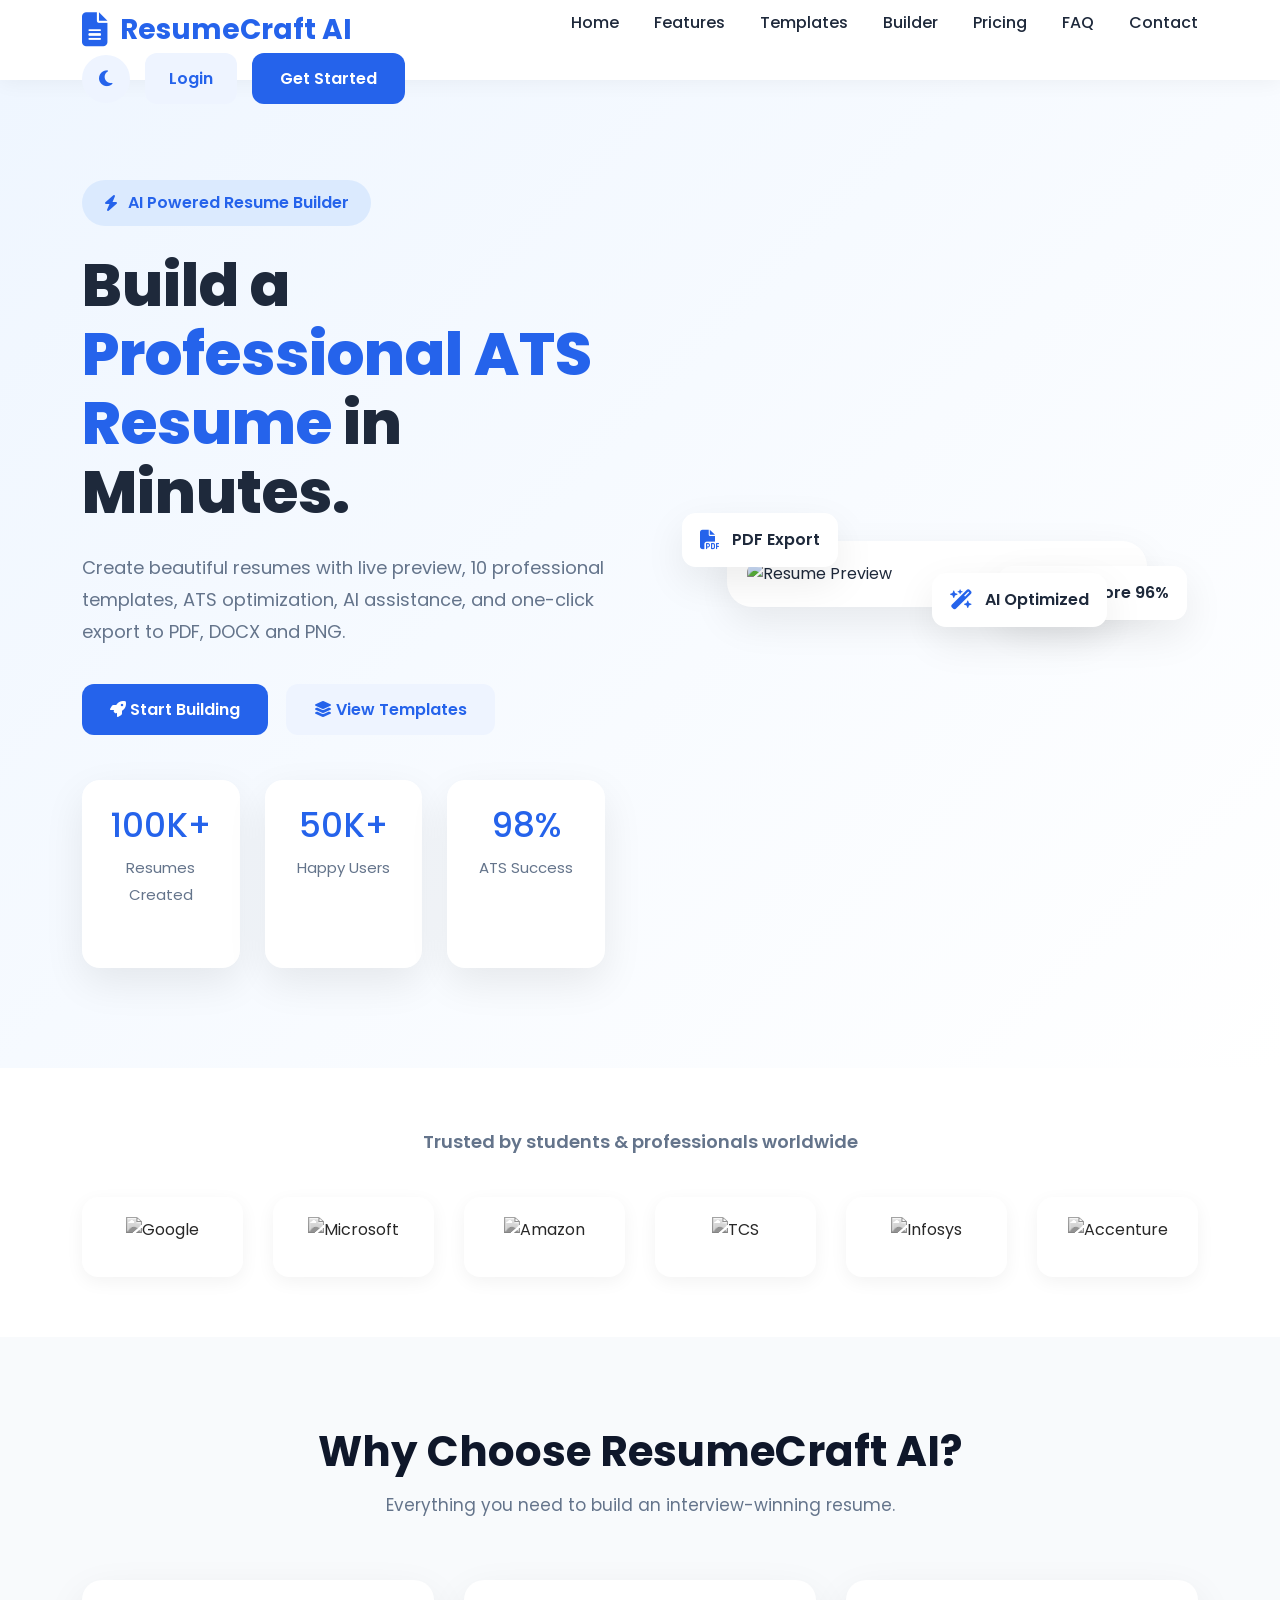
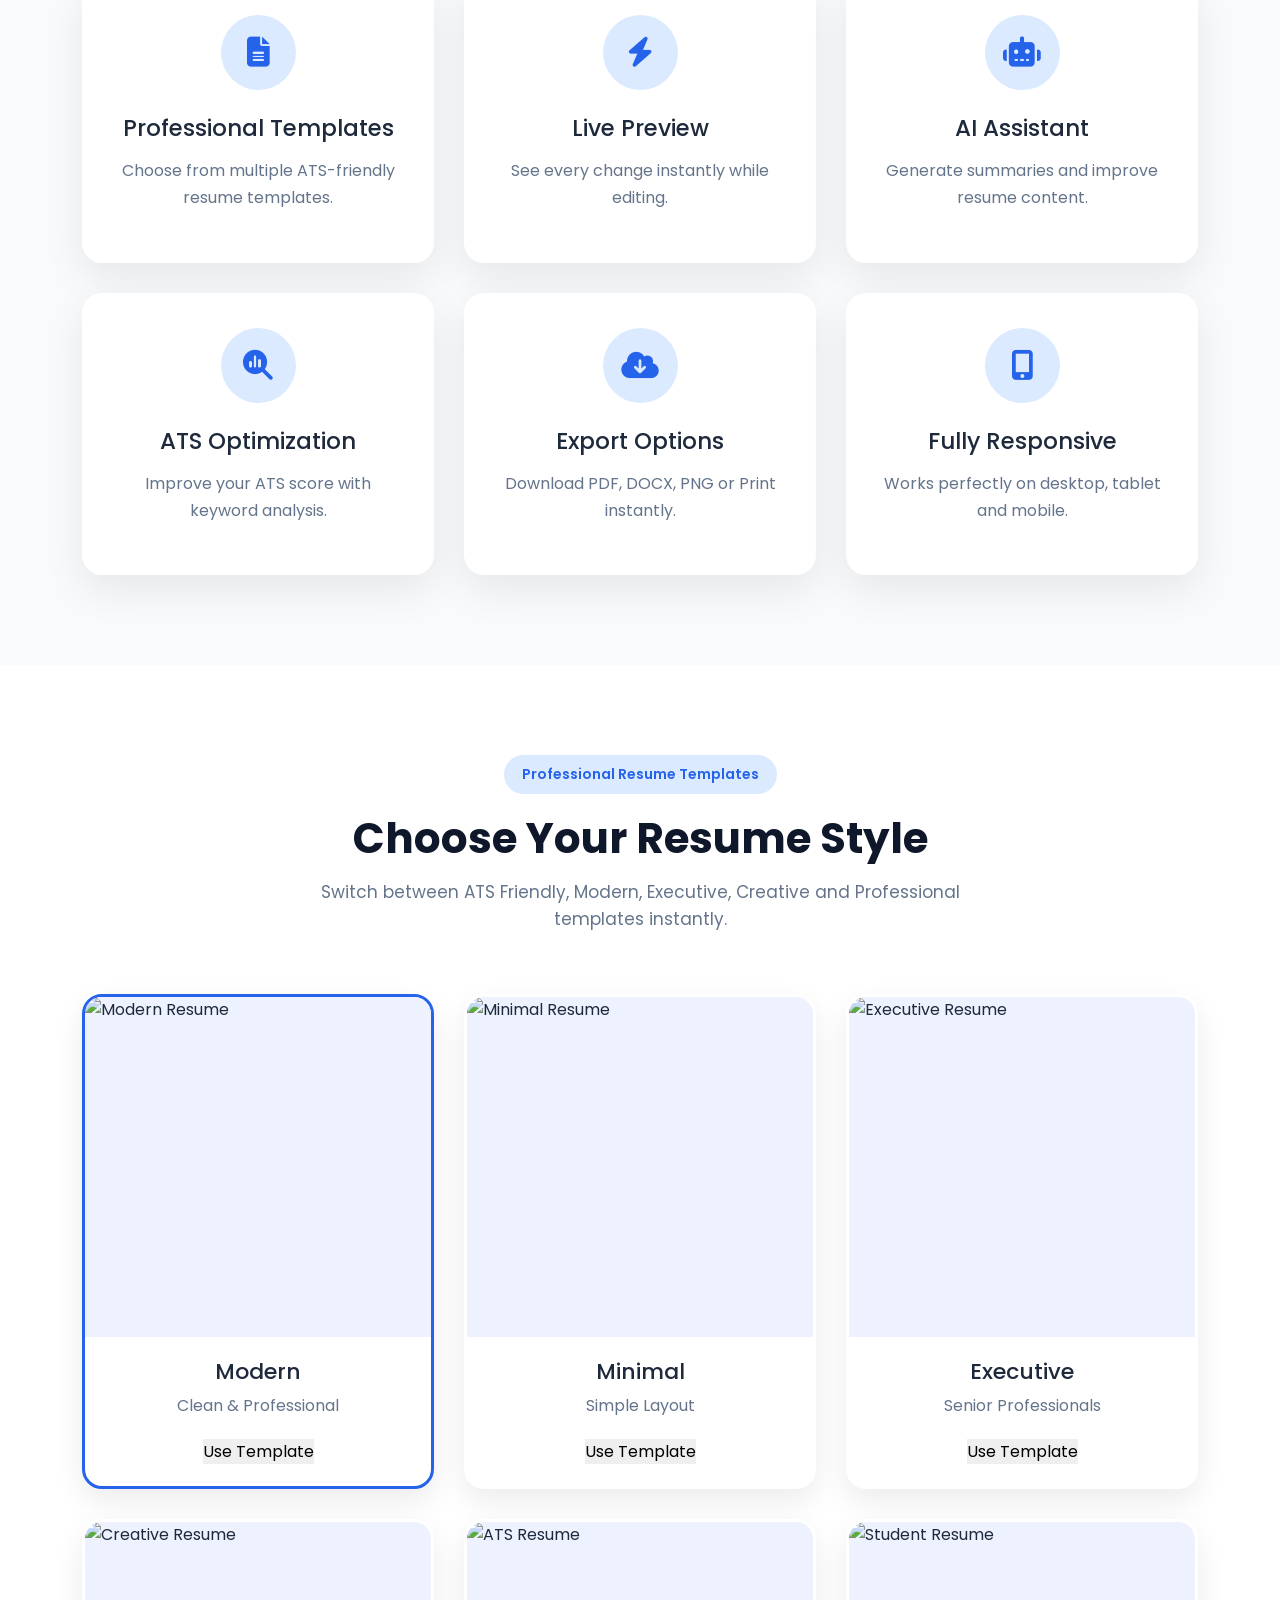
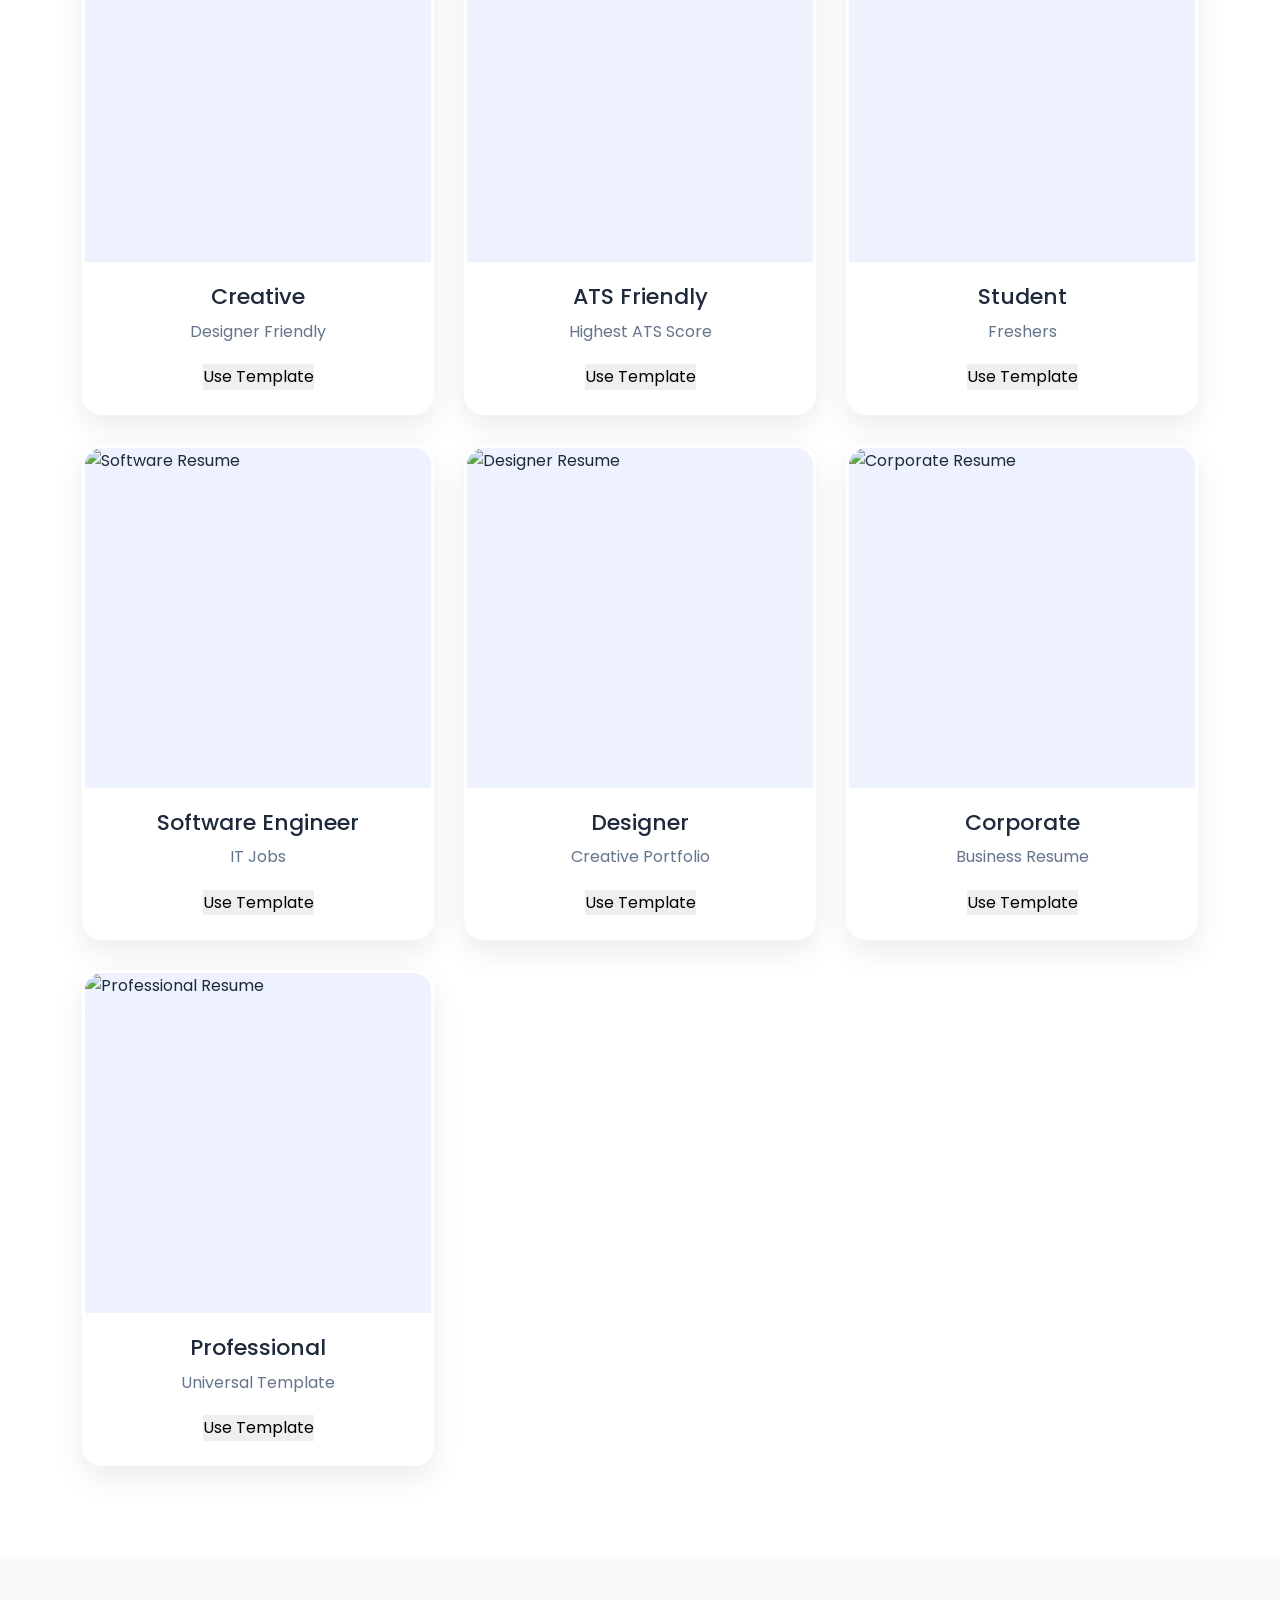
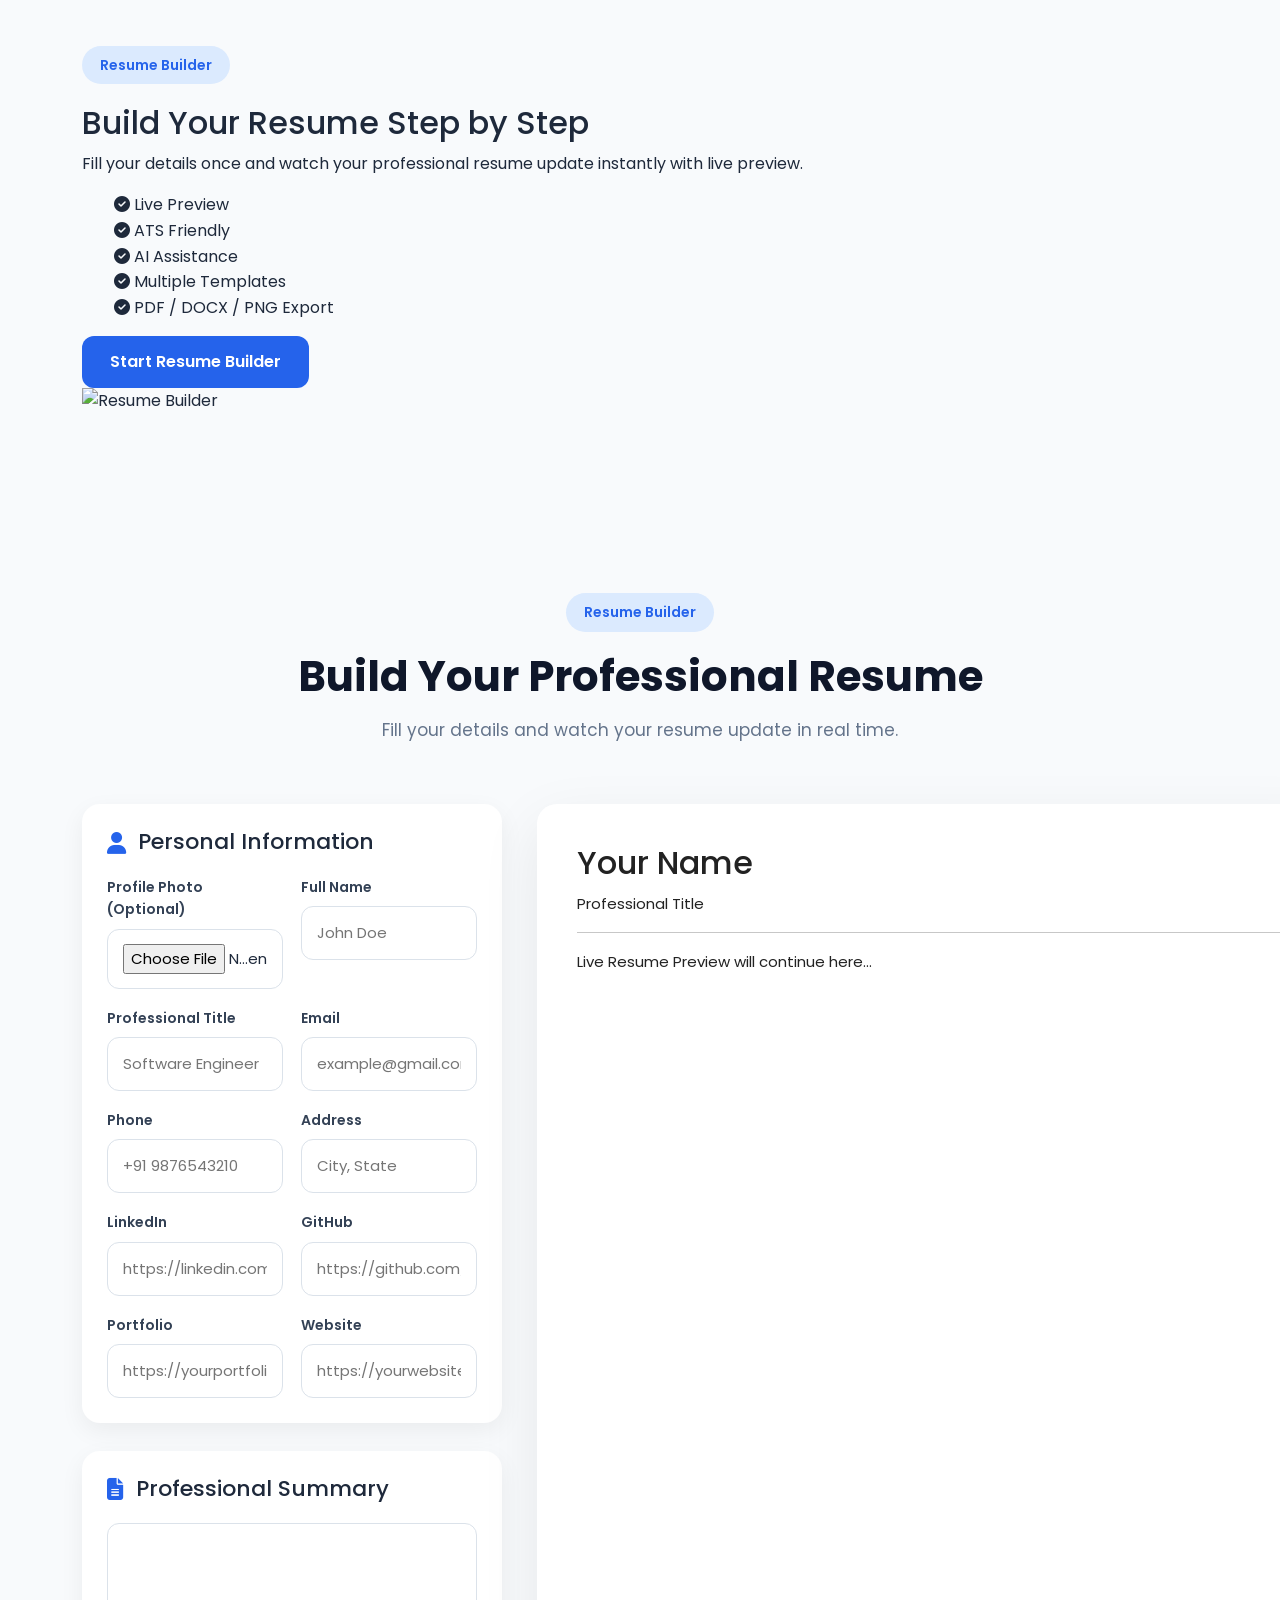
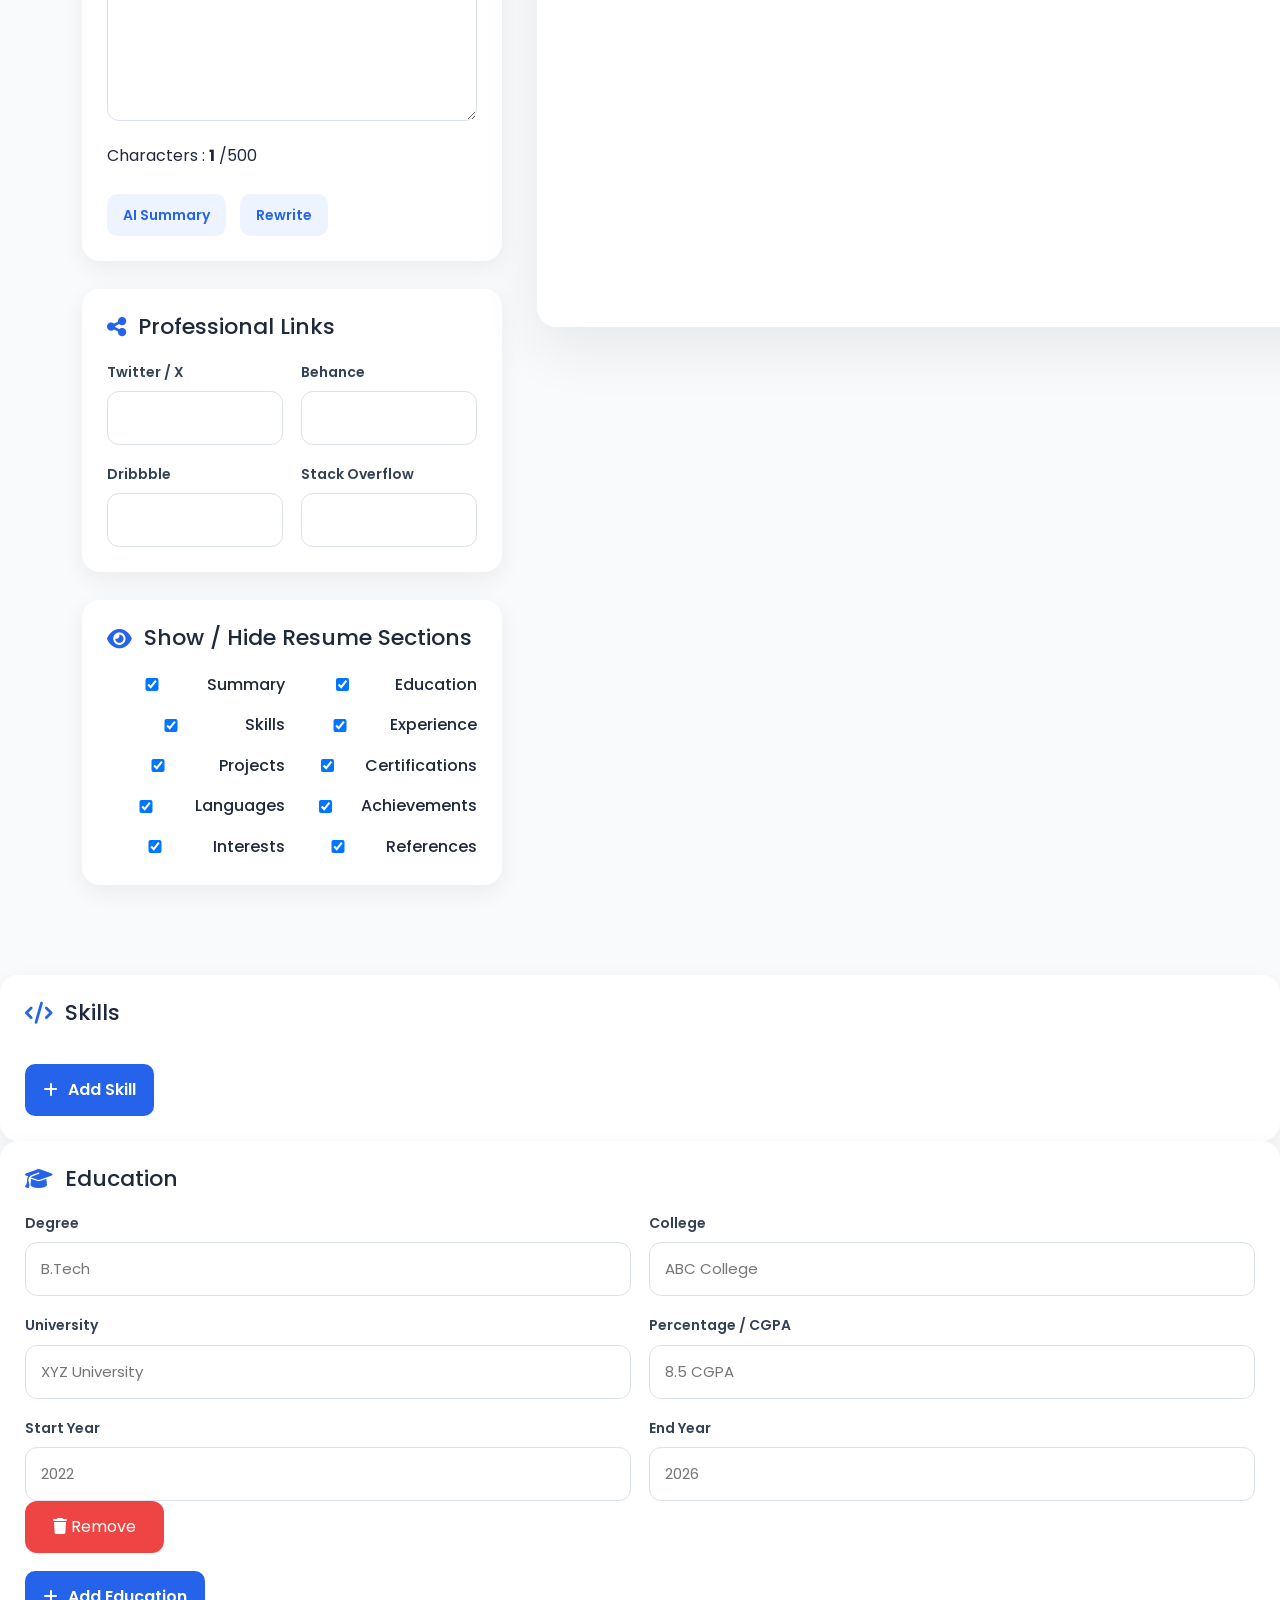
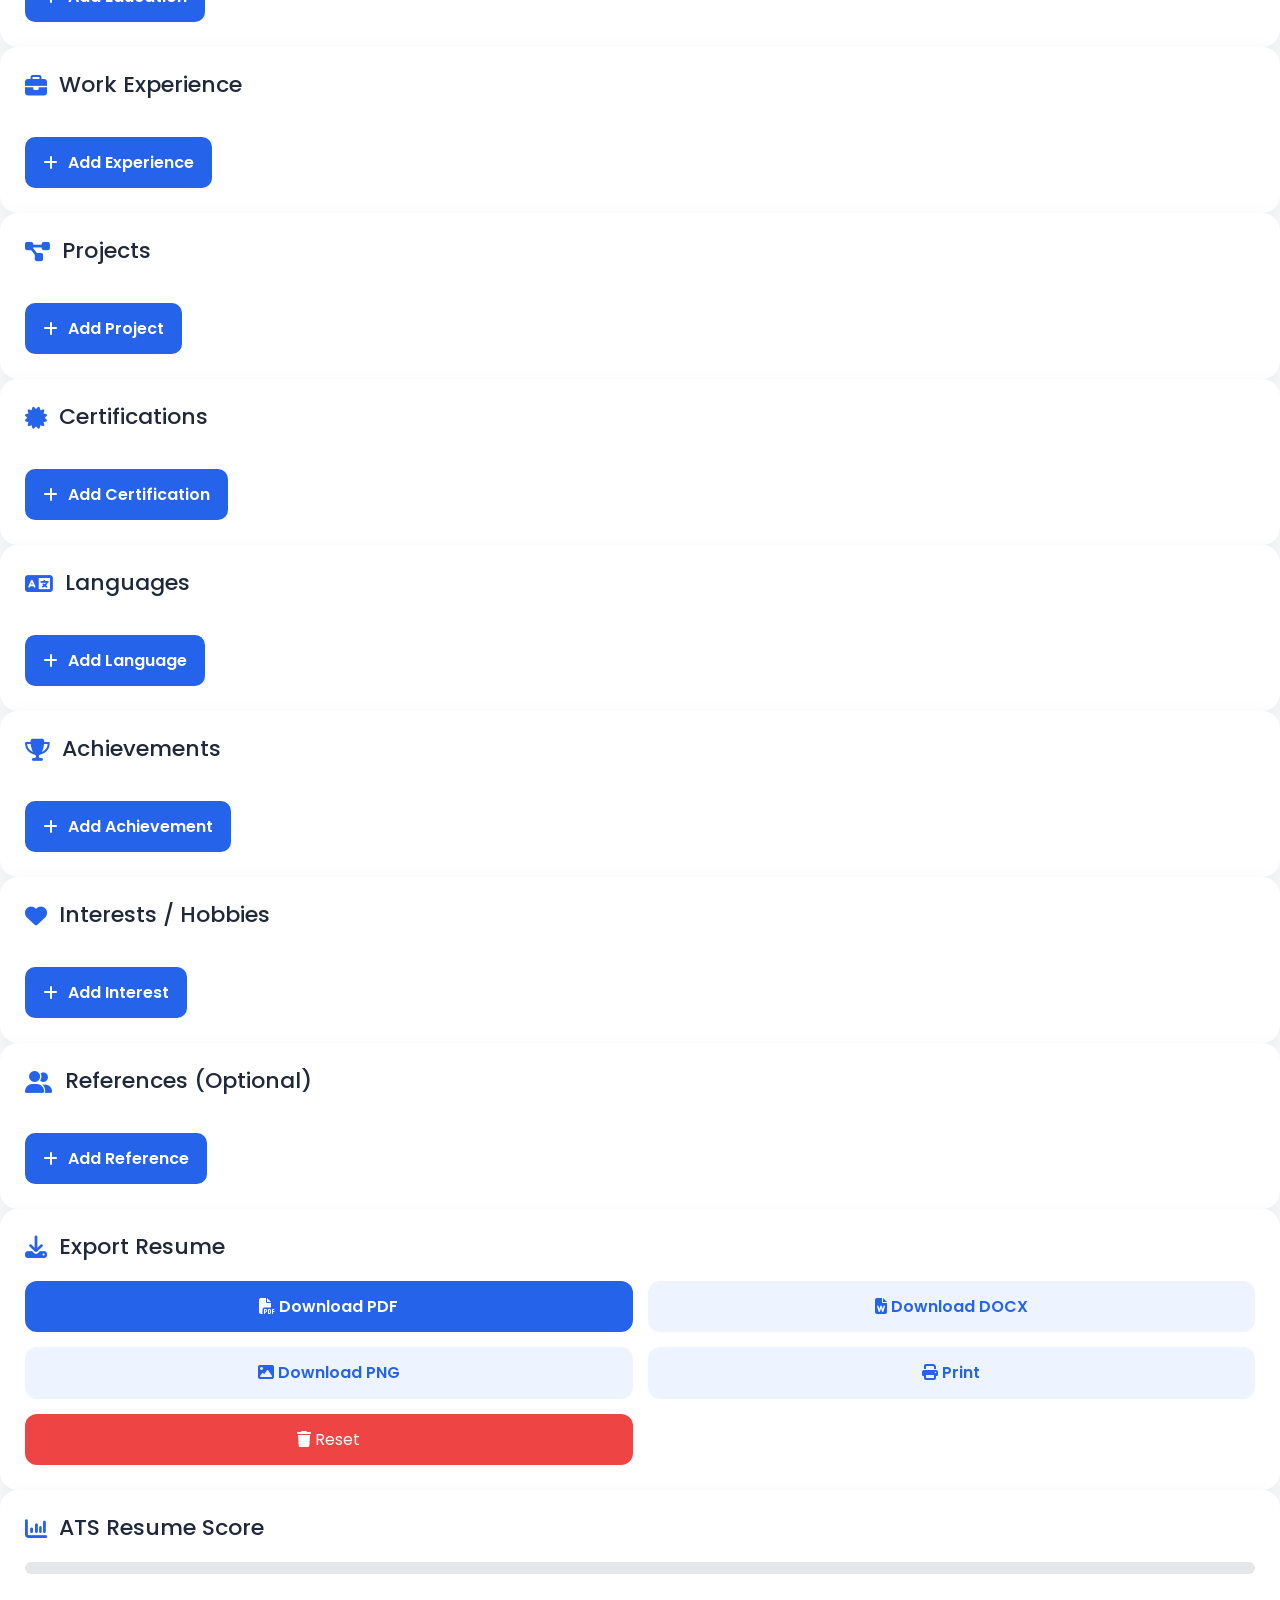
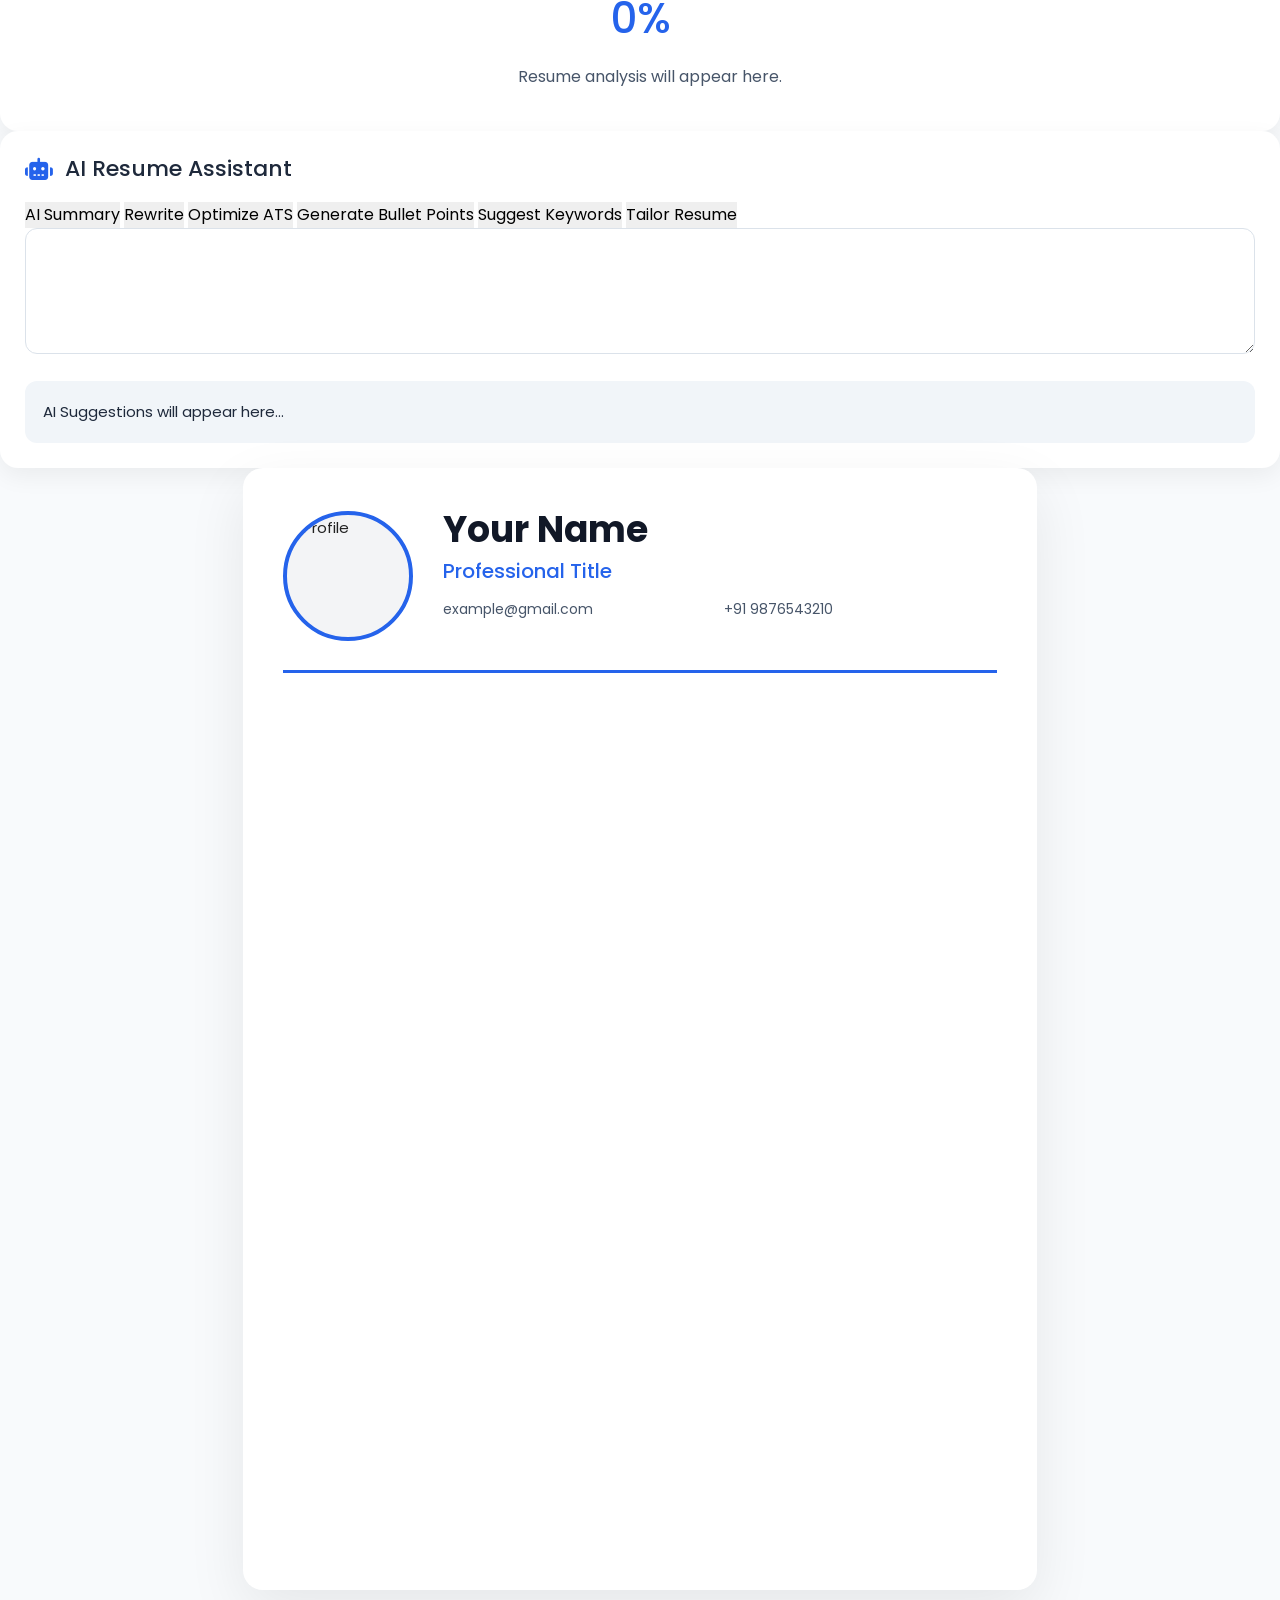
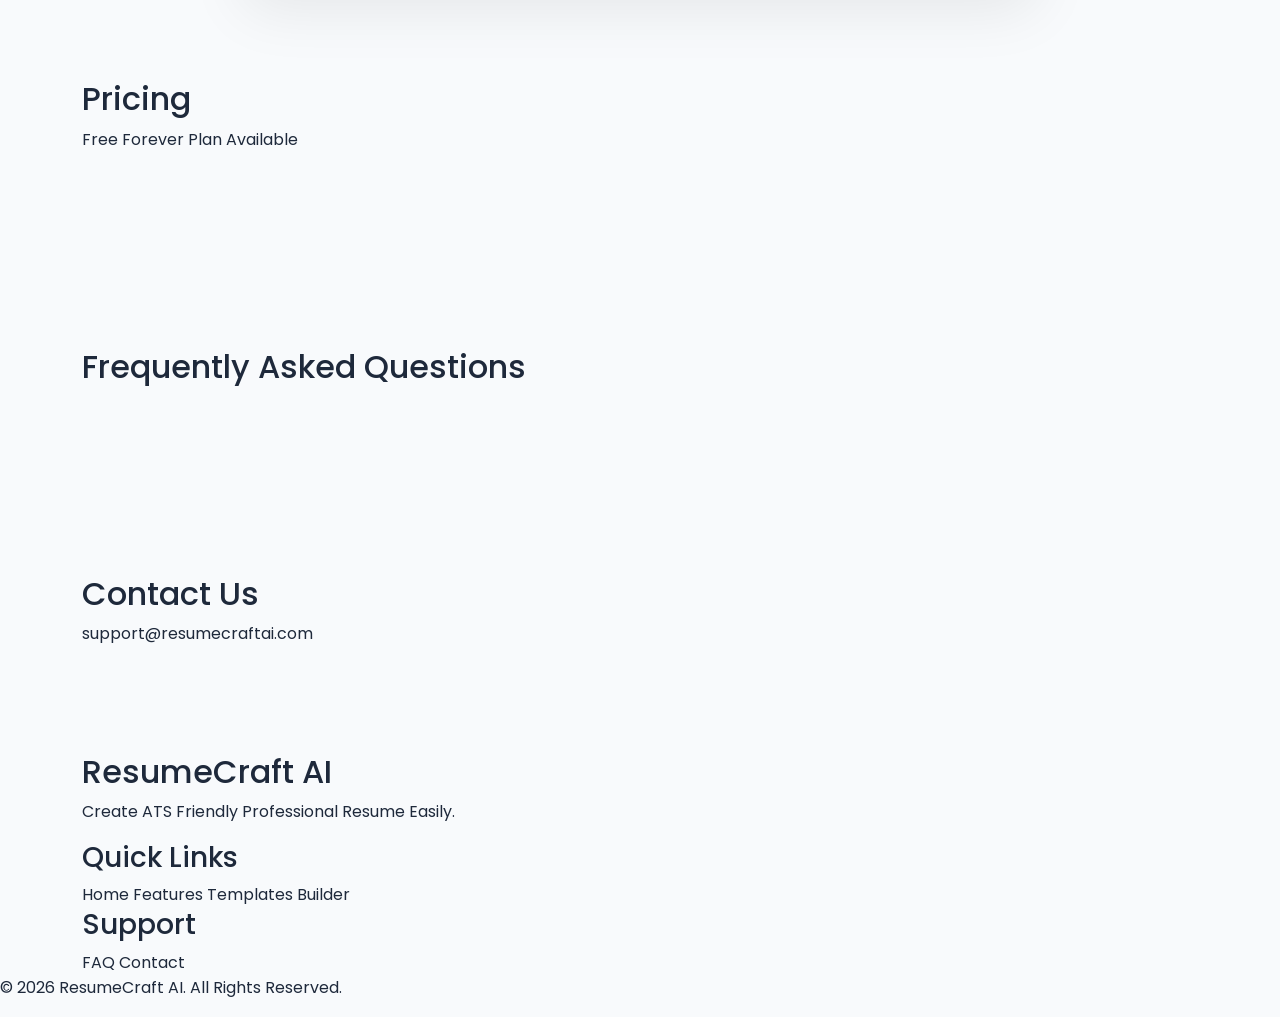
==== commit cef92151: "ResumeCraft V2" ====
--- a/index.html
+++ b/index.html
@@ -5,1188 +5,1674 @@
 
 <meta charset="UTF-8">
 
-<meta
-name="viewport"
-content="width=device-width, initial-scale=1.0">
-
-<title>
-
-ResumeCraft AI Pro
-
-</title>
-
-<meta
-name="description"
-content="Professional ATS Friendly Resume Builder">
-
-<link
-rel="preconnect"
+<meta http-equiv="X-UA-Compatible" content="IE=edge">
+
+<meta name="viewport" content="width=device-width, initial-scale=1.0">
+
+<meta name="description"
+content="ResumeCraft AI - Professional Resume Builder">
+
+<meta name="keywords"
+content="Resume Builder, ATS Resume, AI Resume">
+
+<meta name="author"
+content="ResumeCraft AI">
+
+<title>ResumeCraft AI</title>
+
+<!-- Google Font -->
+
+<link rel="preconnect"
 href="https://fonts.googleapis.com">
 
-<link
-rel="preconnect"
+<link rel="preconnect"
 href="https://fonts.gstatic.com"
 crossorigin>
 
-<link
-href="https://fonts.googleapis.com/css2?family=Poppins:wght@300;400;500;600;700;800&display=swap"
+<link href="https://fonts.googleapis.com/css2?family=Poppins:wght@300;400;500;600;700;800&display=swap"
 rel="stylesheet">
 
-<link
-rel="stylesheet"
+<!-- Bootstrap -->
+
+<link href="https://cdn.jsdelivr.net/npm/bootstrap@5.3.7/dist/css/bootstrap.min.css"
+rel="stylesheet">
+
+<!-- Font Awesome -->
+
+<link rel="stylesheet"
 href="https://cdnjs.cloudflare.com/ajax/libs/font-awesome/6.7.2/css/all.min.css">
 
-<link
-rel="stylesheet"
+<!-- AOS Animation -->
+
+<link href="https://unpkg.com/aos@2.3.4/dist/aos.css"
+rel="stylesheet">
+
+<!-- CSS -->
+
+<link rel="stylesheet"
 href="style.css">
 
 </head>
 
 <body>
 
-<!-- Loader -->
+<!--========================
+LOADER
+=========================-->
 
 <div id="loader">
 
-<div class="loader-circle"></div>
-
-</div>
-
-<!-- Toast -->
-
-<div id="toast">
-
-Saved Successfully
-
-</div>
-
-<!-- ================= NAVBAR ================= -->
+<div class="spinner"></div>
+
+</div>
+
+<!--========================
+SCROLL BUTTON
+=========================-->
+
+<button id="scrollTop">
+
+<i class="fa-solid fa-arrow-up"></i>
+
+</button>
+
+<!--========================
+NAVBAR
+=========================-->
 
 <header>
 
 <nav class="navbar">
 
-<div class="logo">
+<div class="container">
+
+<a href="#"
+class="logo">
 
 <i class="fa-solid fa-file-lines"></i>
 
-<span>
-
-ResumeCraft AI
+<span>ResumeCraft AI</span>
+
+</a>
+
+<ul class="nav-links">
+
+<li>
+
+<a href="#home">
+
+Home
+
+</a>
+
+</li>
+
+<li>
+
+<a href="#features">
+
+Features
+
+</a>
+
+</li>
+
+<li>
+
+<a href="#templates">
+
+Templates
+
+</a>
+
+</li>
+
+<li>
+
+<a href="#builder">
+
+Builder
+
+</a>
+
+</li>
+
+<li>
+
+<a href="#pricing">
+
+Pricing
+
+</a>
+
+</li>
+
+<li>
+
+<a href="#faq">
+
+FAQ
+
+</a>
+
+</li>
+
+<li>
+
+<a href="#contact">
+
+Contact
+
+</a>
+
+</li>
+
+</ul>
+
+<div class="nav-right">
+
+<button id="themeToggle">
+
+<i class="fa-solid fa-moon"></i>
+
+</button>
+
+<button id="loginBtn"
+class="login-btn">
+
+Login
+
+</button>
+
+<button id="startBtn"
+class="primary-btn">
+
+Get Started
+
+</button>
+
+</div>
+
+<div id="menuBtn">
+
+<i class="fa-solid fa-bars"></i>
+
+</div>
+
+</div>
+
+</nav>
+
+</header>
+<!-- =====================================================
+HERO SECTION
+===================================================== -->
+
+<section class="hero" id="home">
+
+<div class="container hero-container">
+
+<div class="hero-left" data-aos="fade-right">
+
+<div class="hero-badge">
+
+<i class="fa-solid fa-bolt"></i>
+
+<span>AI Powered Resume Builder</span>
+
+</div>
+
+<h1>
+
+Build a
+
+<span>Professional ATS Resume</span>
+
+in Minutes.
+
+</h1>
+
+<p>
+
+Create beautiful resumes with live preview,
+
+10 professional templates,
+
+ATS optimization,
+
+AI assistance,
+
+and one-click export to PDF, DOCX and PNG.
+
+</p>
+
+<div class="hero-buttons">
+
+<button class="primary-btn">
+
+<i class="fa-solid fa-rocket"></i>
+
+Start Building
+
+</button>
+
+<button class="secondary-btn">
+
+<i class="fa-solid fa-layer-group"></i>
+
+View Templates
+
+</button>
+
+</div>
+
+<div class="hero-stats">
+
+<div class="stat-box">
+
+<h2>100K+</h2>
+
+<p>Resumes Created</p>
+
+</div>
+
+<div class="stat-box">
+
+<h2>50K+</h2>
+
+<p>Happy Users</p>
+
+</div>
+
+<div class="stat-box">
+
+<h2>98%</h2>
+
+<p>ATS Success</p>
+
+</div>
+
+</div>
+
+</div>
+
+<div class="hero-right" data-aos="fade-left">
+
+<div class="resume-mockup">
+
+<img
+
+src="assets/images/hero-resume.png"
+
+alt="Resume Preview"
+
+>
+
+<div class="floating-card card-1">
+
+<i class="fa-solid fa-circle-check"></i>
+
+<span>ATS Score 96%</span>
+
+</div>
+
+<div class="floating-card card-2">
+
+<i class="fa-solid fa-file-pdf"></i>
+
+<span>PDF Export</span>
+
+</div>
+
+<div class="floating-card card-3">
+
+<i class="fa-solid fa-wand-magic-sparkles"></i>
+
+<span>AI Optimized</span>
+
+</div>
+
+</div>
+
+</div>
+
+</div>
+
+</section>
+
+<!-- =====================================================
+TRUSTED BY
+===================================================== -->
+
+<section class="trusted">
+
+<div class="container">
+
+<p class="trusted-title">
+
+Trusted by students & professionals worldwide
+
+</p>
+
+<div class="trusted-logos">
+
+<div class="brand">
+
+<img src="assets/logo/google.png" alt="Google">
+
+</div>
+
+<div class="brand">
+
+<img src="assets/logo/microsoft.png" alt="Microsoft">
+
+</div>
+
+<div class="brand">
+
+<img src="assets/logo/amazon.png" alt="Amazon">
+
+</div>
+
+<div class="brand">
+
+<img src="assets/logo/tcs.png" alt="TCS">
+
+</div>
+
+<div class="brand">
+
+<img src="assets/logo/infosys.png" alt="Infosys">
+
+</div>
+
+<div class="brand">
+
+<img src="assets/logo/accenture.png" alt="Accenture">
+
+</div>
+
+</div>
+
+</div>
+
+</section>
+
+<!-- =====================================================
+FEATURES
+===================================================== -->
+
+<section id="features" class="features">
+
+<div class="container">
+
+<div class="section-header">
+
+<h2>
+
+Why Choose ResumeCraft AI?
+
+</h2>
+
+<p>
+
+Everything you need to build an interview-winning resume.
+
+</p>
+
+</div>
+
+<div class="features-grid">
+
+<div class="feature-card">
+
+<i class="fa-solid fa-file-lines"></i>
+
+<h3>
+
+Professional Templates
+
+</h3>
+
+<p>
+
+Choose from multiple ATS-friendly resume templates.
+
+</p>
+
+</div>
+
+<div class="feature-card">
+
+<i class="fa-solid fa-bolt"></i>
+
+<h3>
+
+Live Preview
+
+</h3>
+
+<p>
+
+See every change instantly while editing.
+
+</p>
+
+</div>
+
+<div class="feature-card">
+
+<i class="fa-solid fa-robot"></i>
+
+<h3>
+
+AI Assistant
+
+</h3>
+
+<p>
+
+Generate summaries and improve resume content.
+
+</p>
+
+</div>
+
+<div class="feature-card">
+
+<i class="fa-solid fa-magnifying-glass-chart"></i>
+
+<h3>
+
+ATS Optimization
+
+</h3>
+
+<p>
+
+Improve your ATS score with keyword analysis.
+
+</p>
+
+</div>
+
+<div class="feature-card">
+
+<i class="fa-solid fa-cloud-arrow-down"></i>
+
+<h3>
+
+Export Options
+
+</h3>
+
+<p>
+
+Download PDF, DOCX, PNG or Print instantly.
+
+</p>
+
+</div>
+
+<div class="feature-card">
+
+<i class="fa-solid fa-mobile-screen-button"></i>
+
+<h3>
+
+Fully Responsive
+
+</h3>
+
+<p>
+
+Works perfectly on desktop, tablet and mobile.
+
+</p>
+
+</div>
+
+</div>
+
+</div>
+
+</section>
+<!-- ======================================================
+TEMPLATES SECTION
+====================================================== -->
+
+<section class="templates" id="templates">
+
+<div class="container">
+
+<div class="section-header">
+
+<span class="section-tag">
+
+Professional Resume Templates
 
 </span>
 
-</div>
-
-<ul class="nav-links">
+<h2>
+
+Choose Your Resume Style
+
+</h2>
+
+<p>
+
+Switch between ATS Friendly, Modern, Executive,
+Creative and Professional templates instantly.
+
+</p>
+
+</div>
+
+<div class="template-grid">
+
+<div class="template-card active" data-template="modern">
+
+<div class="template-image">
+
+<img src="assets/templates/modern.png"
+alt="Modern Resume">
+
+</div>
+
+<div class="template-info">
+
+<h3>Modern</h3>
+
+<p>Clean & Professional</p>
+
+<button class="use-template">
+
+Use Template
+
+</button>
+
+</div>
+
+</div>
+
+<div class="template-card" data-template="minimal">
+
+<div class="template-image">
+
+<img src="assets/templates/minimal.png"
+alt="Minimal Resume">
+
+</div>
+
+<div class="template-info">
+
+<h3>Minimal</h3>
+
+<p>Simple Layout</p>
+
+<button class="use-template">
+
+Use Template
+
+</button>
+
+</div>
+
+</div>
+
+<div class="template-card" data-template="executive">
+
+<div class="template-image">
+
+<img src="assets/templates/executive.png"
+alt="Executive Resume">
+
+</div>
+
+<div class="template-info">
+
+<h3>Executive</h3>
+
+<p>Senior Professionals</p>
+
+<button class="use-template">
+
+Use Template
+
+</button>
+
+</div>
+
+</div>
+
+<div class="template-card" data-template="creative">
+
+<div class="template-image">
+
+<img src="assets/templates/creative.png"
+alt="Creative Resume">
+
+</div>
+
+<div class="template-info">
+
+<h3>Creative</h3>
+
+<p>Designer Friendly</p>
+
+<button class="use-template">
+
+Use Template
+
+</button>
+
+</div>
+
+</div>
+
+<div class="template-card" data-template="ats">
+
+<div class="template-image">
+
+<img src="assets/templates/ats.png"
+alt="ATS Resume">
+
+</div>
+
+<div class="template-info">
+
+<h3>ATS Friendly</h3>
+
+<p>Highest ATS Score</p>
+
+<button class="use-template">
+
+Use Template
+
+</button>
+
+</div>
+
+</div>
+
+<div class="template-card" data-template="student">
+
+<div class="template-image">
+
+<img src="assets/templates/student.png"
+alt="Student Resume">
+
+</div>
+
+<div class="template-info">
+
+<h3>Student</h3>
+
+<p>Freshers</p>
+
+<button class="use-template">
+
+Use Template
+
+</button>
+
+</div>
+
+</div>
+
+<div class="template-card" data-template="software">
+
+<div class="template-image">
+
+<img src="assets/templates/software.png"
+alt="Software Resume">
+
+</div>
+
+<div class="template-info">
+
+<h3>Software Engineer</h3>
+
+<p>IT Jobs</p>
+
+<button class="use-template">
+
+Use Template
+
+</button>
+
+</div>
+
+</div>
+
+<div class="template-card" data-template="designer">
+
+<div class="template-image">
+
+<img src="assets/templates/designer.png"
+alt="Designer Resume">
+
+</div>
+
+<div class="template-info">
+
+<h3>Designer</h3>
+
+<p>Creative Portfolio</p>
+
+<button class="use-template">
+
+Use Template
+
+</button>
+
+</div>
+
+</div>
+
+<div class="template-card" data-template="corporate">
+
+<div class="template-image">
+
+<img src="assets/templates/corporate.png"
+alt="Corporate Resume">
+
+</div>
+
+<div class="template-info">
+
+<h3>Corporate</h3>
+
+<p>Business Resume</p>
+
+<button class="use-template">
+
+Use Template
+
+</button>
+
+</div>
+
+</div>
+
+<div class="template-card" data-template="professional">
+
+<div class="template-image">
+
+<img src="assets/templates/professional.png"
+alt="Professional Resume">
+
+</div>
+
+<div class="template-info">
+
+<h3>Professional</h3>
+
+<p>Universal Template</p>
+
+<button class="use-template">
+
+Use Template
+
+</button>
+
+</div>
+
+</div>
+
+</div>
+
+</div>
+
+</section>
+
+<!-- ======================================================
+BUILDER INTRO
+====================================================== -->
+
+<section class="builder-intro">
+
+<div class="container">
+
+<div class="builder-box">
+
+<div class="builder-left">
+
+<span class="section-tag">
+
+Resume Builder
+
+</span>
+
+<h2>
+
+Build Your Resume Step by Step
+
+</h2>
+
+<p>
+
+Fill your details once and watch your professional
+resume update instantly with live preview.
+
+</p>
+
+<ul>
 
 <li>
 
-<a href="#home">
-
-Home
-
-</a>
+<i class="fa-solid fa-circle-check"></i>
+
+Live Preview
 
 </li>
 
 <li>
 
-<a href="#features">
-
-Features
-
-</a>
+<i class="fa-solid fa-circle-check"></i>
+
+ATS Friendly
 
 </li>
 
 <li>
 
-<a href="#templates">
-
-Templates
-
-</a>
+<i class="fa-solid fa-circle-check"></i>
+
+AI Assistance
 
 </li>
 
 <li>
 
-<a href="#builder">
-
-Builder
-
-</a>
+<i class="fa-solid fa-circle-check"></i>
+
+Multiple Templates
 
 </li>
 
 <li>
 
-<a href="#faq">
-
-FAQ
-
-</a>
+<i class="fa-solid fa-circle-check"></i>
+
+PDF / DOCX / PNG Export
 
 </li>
 
-<li>
-
-<a href="#contact">
-
-Contact
-
-</a>
-
-</li>
-
 </ul>
 
-<div class="nav-actions">
-
-<button
-id="themeToggle"
-class="icon-btn">
-
-<i class="fa-solid fa-moon"></i>
-
-</button>
-
-<button
-class="premium-btn">
-
-Go Premium
-
-</button>
-
-</div>
-
-</nav>
-
-</header>
-
-<!-- ================= HERO ================= -->
-
-<section
-id="home"
-class="hero">
-
-<div class="hero-left">
-
-<div class="hero-tag">
-
-✨ ATS Resume Builder
-
-</div>
-
-<h1>
-
-Create a
-
-<span>
-
-Professional Resume
+<button class="primary-btn">
+
+Start Resume Builder
+
+</button>
+
+</div>
+
+<div class="builder-right">
+
+<img
+
+src="assets/images/builder-preview.png"
+
+alt="Resume Builder">
+
+</div>
+
+</div>
+
+</div>
+
+</section>
+<!-- ======================================================
+RESUME BUILDER
+====================================================== -->
+
+<section class="builder" id="builder">
+
+<div class="container">
+
+<div class="section-header">
+
+<span class="section-tag">
+
+Resume Builder
 
 </span>
 
-in Minutes
-
-</h1>
+<h2>
+
+Build Your Professional Resume
+
+</h2>
 
 <p>
 
-Build modern ATS-friendly resumes with live preview,
-multiple templates, AI-ready features and one-click export.
+Fill your details and watch your resume update in real time.
 
 </p>
 
-<div class="hero-buttons">
-
-<button
-class="primary-btn"
-id="startBuilder">
-
-Build Resume
-
-</button>
-
-<button
-class="secondary-btn"
-id="viewTemplates">
-
-View Templates
-
-</button>
-
-</div>
-
-<div class="hero-stats">
-
-<div>
-
-<h2>
-
-50K+
-
-</h2>
-
-<p>
-
-Users
-
-</p>
-
-</div>
-
-<div>
-
-<h2>
-
-100K+
-
-</h2>
-
-<p>
-
-Downloads
-
-</p>
-
-</div>
-
-<div>
-
-<h2>
-
-98%
-
-</h2>
-
-<p>
-
-ATS Success
-
-</p>
-
-</div>
-
-</div>
-
-</div>
-
-<div class="hero-right">
-
-<div class="hero-card">
-
-<div class="badge">
-
-PRO
-
-</div>
+</div>
+
+<div class="builder-wrapper">
+
+<!-- ===================================
+LEFT SIDE FORM
+=================================== -->
+
+<div class="builder-form">
+
+<!-- PERSONAL INFORMATION -->
+
+<div class="form-card">
 
 <h3>
 
-Why ResumeCraft?
-
-</h3>
-
-<ul>
-
-<li>
-
-✔ Live Preview
-
-</li>
-
-<li>
-
-✔ ATS Optimized
-
-</li>
-
-<li>
-
-✔ Premium Templates
-
-</li>
-
-<li>
-
-✔ PDF Export
-
-</li>
-
-<li>
-
-✔ AI Ready
-
-</li>
-
-</ul>
-
-</div>
-
-</div>
-
-</section>
-
-<!-- ================= FEATURES ================= -->
-
-<section
-id="features"
-class="features">
-
-<h2 class="section-title">
-
-Everything You Need
-
-</h2>
-
-<div class="feature-grid">
-  <div class="feature-card">
-
-<i class="fa-solid fa-eye"></i>
-
-<h3>
-
-Live Preview
-
-</h3>
-
-<p>
-
-See every change instantly while editing your resume.
-
-</p>
-
-</div>
-
-<div class="feature-card">
-
-<i class="fa-solid fa-file-pdf"></i>
-
-<h3>
-
-PDF Export
-
-</h3>
-
-<p>
-
-Download high-quality ATS friendly PDF in one click.
-
-</p>
-
-</div>
-
-<div class="feature-card">
-
-<i class="fa-solid fa-wand-magic-sparkles"></i>
-
-<h3>
-
-AI Ready
-
-</h3>
-
-<p>
-
-Generate summaries, experience and projects using AI.
-
-</p>
-
-</div>
-
-<div class="feature-card">
-
-<i class="fa-solid fa-ranking-star"></i>
-
-<h3>
-
-ATS Score
-
-</h3>
-
-<p>
-
-Check resume score and improve recruiter compatibility.
-
-</p>
-
-</div>
-
-<div class="feature-card">
-
-<i class="fa-solid fa-palette"></i>
-
-<h3>
-
-Customization
-
-</h3>
-
-<p>
-
-Change fonts, colors, spacing and templates easily.
-
-</p>
-
-</div>
-
-<div class="feature-card">
-
-<i class="fa-solid fa-mobile-screen-button"></i>
-
-<h3>
-
-Responsive
-
-</h3>
-
-<p>
-
-Works perfectly on desktop, tablet and mobile.
-
-</p>
-
-</div>
-
-</div>
-
-</section>
-
-<!-- ================= TEMPLATE SECTION ================= -->
-
-<section
-id="templates"
-class="templates">
-
-<h2 class="section-title">
-
-Choose Resume Template
-
-</h2>
-
-<p class="section-subtitle">
-
-Select any professional ATS-friendly template.
-
-</p>
-
-<div class="template-gallery">
-
-<div
-class="template-item active"
-data-template="modern">
-
-<div class="template-thumb modern-thumb"></div>
-
-<h3>
-
-Modern
-
-</h3>
-
-</div>
-
-<div
-class="template-item"
-data-template="minimal">
-
-<div class="template-thumb minimal-thumb"></div>
-
-<h3>
-
-Minimal
-
-</h3>
-
-</div>
-
-<div
-class="template-item"
-data-template="executive">
-
-<div class="template-thumb executive-thumb"></div>
-
-<h3>
-
-Executive
-
-</h3>
-
-</div>
-
-<div
-class="template-item"
-data-template="creative">
-
-<div class="template-thumb creative-thumb"></div>
-
-<h3>
-
-Creative
-
-</h3>
-
-</div>
-
-<div
-class="template-item"
-data-template="ats">
-
-<div class="template-thumb ats-thumb"></div>
-
-<h3>
-
-ATS Friendly
-
-</h3>
-
-</div>
-
-<div
-class="template-item"
-data-template="student">
-
-<div class="template-thumb student-thumb"></div>
-
-<h3>
-
-Student
-
-</h3>
-
-</div>
-
-<div
-class="template-item"
-data-template="developer">
-
-<div class="template-thumb developer-thumb"></div>
-
-<h3>
-
-Software Engineer
-
-</h3>
-
-</div>
-
-<div
-class="template-item"
-data-template="designer">
-
-<div class="template-thumb designer-thumb"></div>
-
-<h3>
-
-Designer
-
-</h3>
-
-</div>
-
-<div
-class="template-item"
-data-template="corporate">
-
-<div class="template-thumb corporate-thumb"></div>
-
-<h3>
-
-Corporate
-
-</h3>
-
-</div>
-
-<div
-class="template-item"
-data-template="professional">
-
-<div class="template-thumb professional-thumb"></div>
-
-<h3>
-
-Professional
-
-</h3>
-
-</div>
-
-</div>
-
-</section>
-
-<!-- ================= BUILDER ================= -->
-
-<section
-id="builder"
-class="builder">
-
-<h2 class="section-title">
-
-Resume Builder
-
-</h2>
-
-<p class="section-subtitle">
-
-Fill only the information you want to show.
-Empty fields will never appear in your resume.
-
-</p>
-
-<div class="builder-container">
-
-<!-- LEFT PANEL -->
-
-<div class="form-panel">
-
-<h3>
+<i class="fa-solid fa-user"></i>
 
 Personal Information
 
 </h3>
 
-<label>
-
-Profile Photo (Optional)
-
-</label>
+<div class="form-grid">
+
+<div class="form-group">
+
+<label>Profile Photo (Optional)</label>
 
 <input
 type="file"
 id="photo"
 accept="image/*">
 
-<label>
-
-Full Name
-
-</label>
+</div>
+
+<div class="form-group">
+
+<label>Full Name</label>
 
 <input
 type="text"
-id="name"
+id="fullName"
 placeholder="John Doe">
 
-<label>
-
-Professional Title
-
-</label>
+</div>
+
+<div class="form-group">
+
+<label>Professional Title</label>
 
 <input
 type="text"
 id="jobTitle"
 placeholder="Software Engineer">
 
-<label>
-
-Email
-
-</label>
+</div>
+
+<div class="form-group">
+
+<label>Email</label>
 
 <input
 type="email"
 id="email"
-placeholder="john@gmail.com">
-
-<label>
-
-Phone
-
-</label>
+placeholder="example@gmail.com">
+
+</div>
+
+<div class="form-group">
+
+<label>Phone</label>
 
 <input
 type="text"
 id="phone"
 placeholder="+91 9876543210">
 
-<label>
-
-Address
-
-</label>
+</div>
+
+<div class="form-group">
+
+<label>Address</label>
 
 <input
 type="text"
 id="address"
-placeholder="New Delhi, India">
-
-<label>
-
-LinkedIn
-
-</label>
-
-<input
-type="text"
+placeholder="City, State">
+
+</div>
+
+<div class="form-group">
+
+<label>LinkedIn</label>
+
+<input
+type="url"
 id="linkedin"
-placeholder="linkedin.com/in/john">
-
-<label>
-
-Github
-
-</label>
-
-<input
-type="text"
+placeholder="https://linkedin.com/in/...">
+
+</div>
+
+<div class="form-group">
+
+<label>GitHub</label>
+
+<input
+type="url"
 id="github"
-placeholder="github.com/john">
-
-<label>
-
-Portfolio
-
-</label>
-
-<input
-type="text"
+placeholder="https://github.com/...">
+
+</div>
+
+<div class="form-group">
+
+<label>Portfolio</label>
+
+<input
+type="url"
 id="portfolio"
-placeholder="portfolio.com">
-
-<label>
-
-Website
-
-</label>
-
-<input
-type="text"
+placeholder="https://yourportfolio.com">
+
+</div>
+
+<div class="form-group">
+
+<label>Website</label>
+
+<input
+type="url"
 id="website"
-placeholder="www.example.com">
+placeholder="https://yourwebsite.com">
+
+</div>
+
+</div>
+
+</div>
+
+<!-- PROFESSIONAL SUMMARY -->
+
+<div class="form-card">
 
 <h3>
 
+<i class="fa-solid fa-file-lines"></i>
+
 Professional Summary
 
 </h3>
 
 <textarea
+
 id="summary"
-rows="6"
-placeholder="Write your professional summary...">
+
+rows="7"
+
+maxlength="500"
+
+placeholder="Write a professional summary...">
 
 </textarea>
 
-<div class="counter">
+<div class="summary-tools">
 
 <span>
 
-Characters
+Characters :
+
+<b id="summaryCount">
+
+0
+
+</b>
+
+/500
 
 </span>
 
-<span id="summaryCount">
-
-0
-
-</span>
-
-</div>
+<div>
 
 <button
 type="button"
-id="generateSummary"
-class="ai-btn">
-
-✨ Generate AI Summary
-
-</button>
-<!-- ================= AI TARGET ROLE ================= -->
-
-<label>
-
-Target Role / Job Description
-
-</label>
-
-<textarea
-id="targetRole"
-rows="5"
-placeholder="Paste Job Description here...">
-
-</textarea>
-
-<div class="inline-buttons">
+id="aiSummary"
+class="mini-btn">
+
+AI Summary
+
+</button>
 
 <button
 type="button"
-id="tailorResume"
+id="rewriteSummary"
 class="mini-btn">
 
-🎯 Tailor Resume
-
-</button>
+Rewrite
+
+</button>
+
+</div>
+
+</div>
+
+</div>
+
+<!-- SOCIAL LINKS -->
+
+<div class="form-card">
+
+<h3>
+
+<i class="fa-solid fa-share-nodes"></i>
+
+Professional Links
+
+</h3>
+
+<div class="form-grid">
+
+<div class="form-group">
+
+<label>Twitter / X</label>
+
+<input
+type="url"
+id="twitter">
+
+</div>
+
+<div class="form-group">
+
+<label>Behance</label>
+
+<input
+type="url"
+id="behance">
+
+</div>
+
+<div class="form-group">
+
+<label>Dribbble</label>
+
+<input
+type="url"
+id="dribbble">
+
+</div>
+
+<div class="form-group">
+
+<label>Stack Overflow</label>
+
+<input
+type="url"
+id="stackoverflow">
+
+</div>
+
+</div>
+
+</div>
+
+<!-- SECTION CONTROL -->
+
+<div class="form-card">
+
+<h3>
+
+<i class="fa-solid fa-eye"></i>
+
+Show / Hide Resume Sections
+
+</h3>
+
+<div class="toggle-grid">
+
+<label>
+
+<input
+type="checkbox"
+checked
+data-section="summary">
+
+Summary
+
+</label>
+
+<label>
+
+<input
+type="checkbox"
+checked
+data-section="education">
+
+Education
+
+</label>
+
+<label>
+
+<input
+type="checkbox"
+checked
+data-section="skills">
+
+Skills
+
+</label>
+
+<label>
+
+<input
+type="checkbox"
+checked
+data-section="experience">
+
+Experience
+
+</label>
+
+<label>
+
+<input
+type="checkbox"
+checked
+data-section="projects">
+
+Projects
+
+</label>
+
+<label>
+
+<input
+type="checkbox"
+checked
+data-section="certifications">
+
+Certifications
+
+</label>
+
+<label>
+
+<input
+type="checkbox"
+checked
+data-section="languages">
+
+Languages
+
+</label>
+
+<label>
+
+<input
+type="checkbox"
+checked
+data-section="achievements">
+
+Achievements
+
+</label>
+
+<label>
+
+<input
+type="checkbox"
+checked
+data-section="interests">
+
+Interests
+
+</label>
+
+<label>
+
+<input
+type="checkbox"
+checked
+data-section="references">
+
+References
+
+</label>
+
+</div>
+
+</div>
+
+</div>
+
+<!-- ===================================
+RIGHT SIDE (Preview Placeholder)
+=================================== -->
+
+<div class="resume-preview">
+
+<div class="resume-paper" id="resumePaper">
+
+<h2 id="previewName">
+
+Your Name
+
+</h2>
+
+<p id="previewTitle">
+
+Professional Title
+
+</p>
+
+<p id="previewEmail">
+
+example@email.com
+
+</p>
+
+<p id="previewPhone">
+
++91 9876543210
+
+</p>
+
+<hr>
+
+<p>
+
+Live Resume Preview will continue here...
+
+</p>
+
+</div>
+
+</div>
+
+</div>
+
+</div>
+
+</section>
+<!-- ======================================================
+SKILLS
+====================================================== -->
+
+<div class="form-card">
+
+<h3>
+
+<i class="fa-solid fa-code"></i>
+
+Skills
+
+</h3>
+
+<div id="skillsContainer"></div>
 
 <button
 type="button"
-id="optimizeATS"
-class="mini-btn">
-
-🚀 Optimize ATS
-
-</button>
-
-<button
-type="button"
-id="suggestKeywords"
-class="mini-btn">
-
-🔍 Keywords
-
-</button>
-
-</div>
-
-<div
-id="aiOutput"
-class="ai-output">
-
-AI suggestions will appear here...
-
-</div>
-
-<!-- ================= ATS ================= -->
+id="addSkill"
+class="add-btn">
+
+<i class="fa-solid fa-plus"></i>
+
+Add Skill
+
+</button>
+
+</div>
+
+<!-- ======================================================
+EDUCATION
+====================================================== -->
+
+<div class="form-card">
 
 <h3>
 
-ATS Resume Score
-
-</h3>
-
-<div class="ats-box">
-
-<div class="progress">
-
-<div id="progressBar"></div>
-
-</div>
-
-<h2 id="atsScore">
-
-0%
-
-</h2>
-
-<div id="atsStats"></div>
-
-<ul id="atsTips"></ul>
-
-</div>
-
-<!-- ================= CUSTOMIZATION ================= -->
-
-<h3>
-
-Resume Customization
-
-</h3>
-
-<label>
-
-Font Family
-
-</label>
-
-<select id="fontFamily">
-
-<option value="Poppins">
-
-Poppins
-
-</option>
-
-<option value="Inter">
-
-Inter
-
-</option>
-
-<option value="Roboto">
-
-Roboto
-
-</option>
-
-<option value="Georgia">
-
-Georgia
-
-</option>
-
-</select>
-
-<label>
-
-Font Size
-
-</label>
-
-<input
-type="range"
-id="fontSize"
-min="14"
-max="20"
-value="15">
-
-<label>
-
-Line Spacing
-
-</label>
-
-<input
-type="range"
-id="lineSpacing"
-min="1"
-max="2"
-step="0.1"
-value="1.4">
-
-<h3>
-
-Theme Colors
-
-</h3>
-
-<div class="color-picker">
-
-<button
-class="theme-color active"
-data-color="#2563eb"
-style="background:#2563eb">
-
-</button>
-
-<button
-class="theme-color"
-data-color="#059669"
-style="background:#059669">
-
-</button>
-
-<button
-class="theme-color"
-data-color="#dc2626"
-style="background:#dc2626">
-
-</button>
-
-<button
-class="theme-color"
-data-color="#7c3aed"
-style="background:#7c3aed">
-
-</button>
-
-<button
-class="theme-color"
-data-color="#ea580c"
-style="background:#ea580c">
-
-</button>
-
-</div>
-
-<!-- ================= EDUCATION ================= -->
-
-<h3>
+<i class="fa-solid fa-graduation-cap"></i>
 
 Education
 
 </h3>
 
-<div id="educationContainer">
-
-</div>
+<div id="educationContainer"></div>
 
 <button
 type="button"
 id="addEducation"
 class="add-btn">
 
-+ Add Education
-
-</button>
-
-<!-- ================= EXPERIENCE ================= -->
+<i class="fa-solid fa-plus"></i>
+
+Add Education
+
+</button>
+
+</div>
+
+<!-- ======================================================
+WORK EXPERIENCE
+====================================================== -->
+
+<div class="form-card">
 
 <h3>
 
+<i class="fa-solid fa-briefcase"></i>
+
 Work Experience
 
 </h3>
 
-<div id="experienceContainer">
-
-</div>
+<div id="experienceContainer"></div>
 
 <button
 type="button"
 id="addExperience"
 class="add-btn">
 
-+ Add Experience
-
-</button>
-
-<!-- ================= SKILLS ================= -->
+<i class="fa-solid fa-plus"></i>
+
+Add Experience
+
+</button>
+
+</div>
+
+<!-- ======================================================
+PROJECTS
+====================================================== -->
+
+<div class="form-card">
 
 <h3>
 
-Skills
-
-</h3>
-
-<div id="skillsContainer">
-
-</div>
-
-<button
-type="button"
-id="addSkill"
-class="add-btn">
-
-+ Add Skill
-
-</button>
-
-<!-- ================= PROJECTS ================= -->
-
-<h3>
+<i class="fa-solid fa-diagram-project"></i>
 
 Projects
 
 </h3>
 
-<div id="projectContainer">
-
-</div>
+<div id="projectContainer"></div>
 
 <button
 type="button"
 id="addProject"
 class="add-btn">
 
-+ Add Project
-
-</button>
-
-<!-- ================= CERTIFICATIONS ================= -->
+<i class="fa-solid fa-plus"></i>
+
+Add Project
+
+</button>
+
+</div>
+
+<!-- ======================================================
+CERTIFICATIONS
+====================================================== -->
+
+<div class="form-card">
 
 <h3>
 
+<i class="fa-solid fa-certificate"></i>
+
 Certifications
 
 </h3>
 
-<div id="certificationContainer">
-
-</div>
+<div id="certificationContainer"></div>
 
 <button
 type="button"
 id="addCertification"
 class="add-btn">
 
-+ Add Certification
-
-</button>
-
-<!-- ================= LANGUAGES ================= -->
+<i class="fa-solid fa-plus"></i>
+
+Add Certification
+
+</button>
+
+</div>
+
+<!-- ======================================================
+LANGUAGES
+====================================================== -->
+
+<div class="form-card">
 
 <h3>
 
+<i class="fa-solid fa-language"></i>
+
 Languages
 
 </h3>
 
-<div id="languageContainer">
-
-</div>
+<div id="languageContainer"></div>
 
 <button
 type="button"
 id="addLanguage"
 class="add-btn">
 
-+ Add Language
-
-</button>
-
-<!-- ================= ACHIEVEMENTS ================= -->
+<i class="fa-solid fa-plus"></i>
+
+Add Language
+
+</button>
+
+</div>
+
+<!-- ======================================================
+ACHIEVEMENTS
+====================================================== -->
+
+<div class="form-card">
 
 <h3>
 
+<i class="fa-solid fa-trophy"></i>
+
 Achievements
 
 </h3>
 
-<div id="achievementContainer">
-
-</div>
+<div id="achievementContainer"></div>
 
 <button
 type="button"
 id="addAchievement"
 class="add-btn">
 
-+ Add Achievement
-
-</button>
-
-<!-- ================= INTERESTS ================= -->
+<i class="fa-solid fa-plus"></i>
+
+Add Achievement
+
+</button>
+
+</div>
+
+<!-- ======================================================
+INTERESTS
+====================================================== -->
+
+<div class="form-card">
 
 <h3>
 
-Interests
-
-</h3>
-
-<div id="interestContainer">
-
-</div>
+<i class="fa-solid fa-heart"></i>
+
+Interests / Hobbies
+
+</h3>
+
+<div id="interestContainer"></div>
 
 <button
 type="button"
 id="addInterest"
 class="add-btn">
 
-+ Add Interest
-
-</button>
-
-<!-- ================= REFERENCES ================= -->
+<i class="fa-solid fa-plus"></i>
+
+Add Interest
+
+</button>
+
+</div>
+
+<!-- ======================================================
+REFERENCES
+====================================================== -->
+
+<div class="form-card">
 
 <h3>
 
+<i class="fa-solid fa-user-group"></i>
+
 References (Optional)
 
 </h3>
 
-<div id="referenceContainer">
-
-</div>
+<div id="referenceContainer"></div>
 
 <button
 type="button"
 id="addReference"
 class="add-btn">
 
-+ Add Reference
-
-</button>
-
-<!-- ================= EXPORT ================= -->
-
-<div class="action-buttons">
-
-<button id="downloadResumePDF">
+<i class="fa-solid fa-plus"></i>
+
+Add Reference
+
+</button>
+
+</div>
+
+<!-- ======================================================
+EXPORT OPTIONS
+====================================================== -->
+
+<div class="form-card">
+
+<h3>
+
+<i class="fa-solid fa-download"></i>
+
+Export Resume
+
+</h3>
+
+<div class="export-buttons">
+
+<button
+id="downloadResumePDF"
+class="primary-btn">
 
 <i class="fa-solid fa-file-pdf"></i>
 
@@ -1194,7 +1680,9 @@
 
 </button>
 
-<button id="downloadDOCX">
+<button
+id="downloadDOCX"
+class="secondary-btn">
 
 <i class="fa-solid fa-file-word"></i>
 
@@ -1202,7 +1690,9 @@
 
 </button>
 
-<button id="downloadPNG">
+<button
+id="downloadPNG"
+class="secondary-btn">
 
 <i class="fa-solid fa-image"></i>
 
@@ -1210,17 +1700,21 @@
 
 </button>
 
-<button id="printResume">
+<button
+id="printResume"
+class="secondary-btn">
 
 <i class="fa-solid fa-print"></i>
 
-Print Resume
-
-</button>
-
-<button id="resetResume">
-
-<i class="fa-solid fa-rotate-left"></i>
+Print
+
+</button>
+
+<button
+id="resetResume"
+class="danger-btn">
+
+<i class="fa-solid fa-trash"></i>
 
 Reset
 
@@ -1230,25 +1724,139 @@
 
 </div>
 
-<!-- ================= RIGHT PANEL START ================= -->
-
-<div class="resume-panel">
-
-<div
-id="resumePaper"
-class="resume-paper modern">
-<!-- ================= RESUME HEADER ================= -->
+<!-- ======================================================
+ATS PANEL
+====================================================== -->
+
+<div class="form-card">
+
+<h3>
+
+<i class="fa-solid fa-chart-column"></i>
+
+ATS Resume Score
+
+</h3>
+
+<div class="ats-score-box">
+
+<div class="progress-bar">
+
+<div id="progressBar"></div>
+
+</div>
+
+<h2 id="atsScore">
+
+0%
+
+</h2>
+
+<div id="atsStats"></div>
+
+<ul id="atsTips">
+
+<li>
+
+Resume analysis will appear here.
+
+</li>
+
+</ul>
+
+</div>
+
+</div>
+
+<!-- ======================================================
+AI PANEL
+====================================================== -->
+
+<div class="form-card">
+
+<h3>
+
+<i class="fa-solid fa-robot"></i>
+
+AI Resume Assistant
+
+</h3>
+
+<div class="ai-buttons">
+
+<button id="generateSummary">
+
+AI Summary
+
+</button>
+
+<button id="rewriteSummary">
+
+Rewrite
+
+</button>
+
+<button id="optimizeATS">
+
+Optimize ATS
+
+</button>
+
+<button id="generateBullet">
+
+Generate Bullet Points
+
+</button>
+
+<button id="suggestKeywords">
+
+Suggest Keywords
+
+</button>
+
+<button id="tailorResume">
+
+Tailor Resume
+
+</button>
+
+</div>
+
+<textarea
+
+id="targetRole"
+
+rows="4"
+
+placeholder="Paste Job Description Here...">
+
+</textarea>
+
+<div id="aiOutput">
+
+AI Suggestions will appear here...
+
+</div>
+
+</div>
+<!-- ======================================================
+LIVE RESUME PREVIEW
+====================================================== -->
+
+<div class="resume-preview">
+
+<div class="resume-paper" id="resumePaper">
+
+<!-- HEADER -->
 
 <div class="resume-header">
 
-<div
-class="resume-photo"
-id="photoSection">
+<div class="resume-photo">
 
 <img
 id="previewPhoto"
-src=""
-alt="Profile Photo">
+src="assets/images/default-avatar.png"
+alt="Profile">
 
 </div>
 
@@ -1268,82 +1876,43 @@
 
 <div class="resume-contact">
 
-<div
-id="emailBlock">
-
-<i class="fa-solid fa-envelope"></i>
-
-<span id="previewEmail"></span>
-
-</div>
-
-<div
-id="phoneBlock">
-
-<i class="fa-solid fa-phone"></i>
-
-<span id="previewPhone"></span>
-
-</div>
-
-<div
-id="addressBlock">
-
-<i class="fa-solid fa-location-dot"></i>
-
-<span id="previewAddress"></span>
-
-</div>
-
-<div
-id="linkedinBlock">
-
-<i class="fa-brands fa-linkedin"></i>
-
-<span id="previewLinkedin"></span>
-
-</div>
-
-<div
-id="githubBlock">
-
-<i class="fa-brands fa-github"></i>
-
-<span id="previewGithub"></span>
-
-</div>
-
-<div
-id="portfolioBlock">
-
-<i class="fa-solid fa-globe"></i>
-
-<span id="previewPortfolio"></span>
-
-</div>
-
-<div
-id="websiteBlock">
-
-<i class="fa-solid fa-earth-americas"></i>
-
-<span id="previewWebsite"></span>
-
-</div>
-
-</div>
-
-</div>
-
-</div>
-
-<!-- ================= RESUME BODY ================= -->
-
-<div class="resume-body">
-
-<!-- LEFT COLUMN -->
-
-<div class="resume-left">
+<span id="previewEmail">
+
+example@gmail.com
+
+</span>
+
+<span id="previewPhone">
+
++91 9876543210
+
+</span>
+
+<span id="previewAddress">
+
+Your Address
+
+</span>
+
+</div>
+
+<div class="resume-links">
+
+<a id="previewLinkedin" target="_blank"></a>
+
+<a id="previewGithub" target="_blank"></a>
+
+<a id="previewPortfolio" target="_blank"></a>
+
+<a id="previewWebsite" target="_blank"></a>
+
+</div>
+
+</div>
+
+</div>
+
+<!-- SUMMARY -->
 
 <section
 class="resume-section"
@@ -1357,11 +1926,13 @@
 
 <p id="previewSummary">
 
-Write your professional summary here.
+Professional Summary
 
 </p>
 
 </section>
+
+<!-- SKILLS -->
 
 <section
 class="resume-section"
@@ -1373,11 +1944,75 @@
 
 </h2>
 
-<ul id="previewSkills">
-
-</ul>
+<ul id="previewSkills"></ul>
 
 </section>
+
+<!-- EDUCATION -->
+
+<section
+class="resume-section"
+id="educationSection">
+
+<h2>
+
+Education
+
+</h2>
+
+<div id="previewEducation"></div>
+
+</section>
+
+<!-- EXPERIENCE -->
+
+<section
+class="resume-section"
+id="experienceSection">
+
+<h2>
+
+Experience
+
+</h2>
+
+<div id="previewExperience"></div>
+
+</section>
+
+<!-- PROJECTS -->
+
+<section
+class="resume-section"
+id="projectsSection">
+
+<h2>
+
+Projects
+
+</h2>
+
+<div id="previewProjects"></div>
+
+</section>
+
+<!-- CERTIFICATIONS -->
+
+<section
+class="resume-section"
+id="certificationsSection">
+
+<h2>
+
+Certifications
+
+</h2>
+
+<ul id="previewCertifications"></ul>
+
+</section>
+
+<!-- LANGUAGES -->
 
 <section
 class="resume-section"
@@ -1389,11 +2024,27 @@
 
 </h2>
 
-<ul id="previewLanguages">
-
-</ul>
+<ul id="previewLanguages"></ul>
 
 </section>
+
+<!-- ACHIEVEMENTS -->
+
+<section
+class="resume-section"
+id="achievementsSection">
+
+<h2>
+
+Achievements
+
+</h2>
+
+<ul id="previewAchievements"></ul>
+
+</section>
+
+<!-- INTERESTS -->
 
 <section
 class="resume-section"
@@ -1405,11 +2056,11 @@
 
 </h2>
 
-<ul id="previewInterests">
-
-</ul>
+<ul id="previewInterests"></ul>
 
 </section>
+
+<!-- REFERENCES -->
 
 <section
 class="resume-section"
@@ -1421,350 +2072,29 @@
 
 </h2>
 
-<ul id="previewReferences">
-
-</ul>
+<div id="previewReferences"></div>
 
 </section>
 
 </div>
 
-<!-- RIGHT COLUMN -->
-
-<div class="resume-right">
-
-<section
-class="resume-section"
-id="experienceSection">
-
-<h2>
-
-Work Experience
-
-</h2>
-
-<div id="previewExperience">
+</div>
+
+</div>
 
 </div>
 
 </section>
 
-<section
-class="resume-section"
-id="educationSection">
-
-<h2>
-
-Education
-
-</h2>
-
-<div id="previewEducation">
-
-</div>
-
-</section>
-
-<section
-class="resume-section"
-id="projectsSection">
-
-<h2>
-
-Projects
-
-</h2>
-
-<div id="previewProjects">
-
-</div>
-
-</section>
-
-<section
-class="resume-section"
-id="certificationsSection">
-
-<h2>
-
-Certifications
-
-</h2>
-
-<div id="previewCertifications">
-
-</div>
-
-</section>
-
-<section
-class="resume-section"
-id="achievementsSection">
-
-<h2>
-
-Achievements
-
-</h2>
-
-<div id="previewAchievements">
-
-</div>
-
-</section>
-
-</div>
-
-</div>
-
-</div>
-
-</div>
-
-</section>
-<!-- ================= FAQ ================= -->
-
-<section
-id="faq"
-class="faq">
-
-<h2 class="section-title">
-
-Frequently Asked Questions
-
-</h2>
-
-<div class="faq-container">
-
-<div class="faq-item">
-
-<h3>
-
-Is ResumeCraft AI Free?
-
-</h3>
-
-<p>
-
-Yes. You can build professional resumes for free.
-Premium templates and AI tools will be optional.
-
-</p>
-
-</div>
-
-<div class="faq-item">
-
-<h3>
-
-Is it ATS Friendly?
-
-</h3>
-
-<p>
-
-Yes.
-All templates are designed to pass Applicant Tracking Systems.
-
-</p>
-
-</div>
-
-<div class="faq-item">
-
-<h3>
-
-Can I download PDF?
-
-</h3>
-
-<p>
-
-Yes.
-You can export PDF, DOCX, PNG and Print.
-
-</p>
-
-</div>
-
-<div class="faq-item">
-
-<h3>
-
-Can I edit later?
-
-</h3>
-
-<p>
-
-Yes.
-Your resume is automatically saved locally.
-
-</p>
-
-</div>
-
-</div>
-
-</section>
-
-<!-- ================= FOOTER ================= -->
-
-<footer
-id="contact">
-
-<div class="footer-container">
-
-<div class="footer-logo">
-
-<h2>
-
-ResumeCraft AI
-
-</h2>
-
-<p>
-
-Build beautiful ATS Friendly resumes in minutes.
-
-</p>
-
-</div>
-
-<div class="footer-links">
-
-<h3>
-
-Quick Links
-
-</h3>
-
-<a href="#home">
-
-Home
-
-</a>
-
-<a href="#features">
-
-Features
-
-</a>
-
-<a href="#templates">
-
-Templates
-
-</a>
-
-<a href="#builder">
-
-Builder
-
-</a>
-
-<a href="#faq">
-
-FAQ
-
-</a>
-
-</div>
-
-<div class="footer-links">
-
-<h3>
-
-Tools
-
-</h3>
-
-<a href="#">
-
-Resume Builder
-
-</a>
-
-<a href="#">
-
-Cover Letter
-
-</a>
-
-<a href="#">
-
-ATS Checker
-
-</a>
-
-<a href="#">
-
-Interview AI
-
-</a>
-
-</div>
-
-<div class="footer-links">
-
-<h3>
-
-Support
-
-</h3>
-
-<a href="#">
-
-Privacy Policy
-
-</a>
-
-<a href="#">
-
-Terms
-
-</a>
-
-<a href="#">
-
-Contact
-
-</a>
-
-<a href="#">
-
-Help Center
-
-</a>
-
-</div>
-
-</div>
-
-<hr>
-
-<p class="copyright">
-
-© 2026 ResumeCraft AI.
-All Rights Reserved.
-
-</p>
-
-</footer>
-
-<!-- ================= LOGIN MODAL ================= -->
-
-<div
-id="loginModal"
-class="modal">
-
-<div class="modal-content">
-
-<span class="close-modal">
-
-&times;
-
-</span>
+<!-- ======================================================
+LOGIN MODAL
+====================================================== -->
+
+<div class="modal" id="loginModal">
+
+<div class="modal-box">
+
+<span class="close-modal">&times;</span>
 
 <h2>
 
@@ -1780,29 +2110,38 @@
 type="password"
 placeholder="Password">
 
-<button>
+<button class="primary-btn">
 
 Login
 
 </button>
 
-</div>
-
-</div>
-
-<!-- ================= REGISTER MODAL ================= -->
-
-<div
-id="registerModal"
-class="modal">
-
-<div class="modal-content">
-
-<span class="close-modal">
-
-&times;
-
-</span>
+<p>
+
+Don't have an account?
+
+<a href="#"
+id="openRegister">
+
+Register
+
+</a>
+
+</p>
+
+</div>
+
+</div>
+
+<!-- ======================================================
+REGISTER MODAL
+====================================================== -->
+
+<div class="modal" id="registerModal">
+
+<div class="modal-box">
+
+<span class="close-modal">&times;</span>
 
 <h2>
 
@@ -1822,67 +2161,203 @@
 type="password"
 placeholder="Password">
 
-<button>
-
-Register
-
-</button>
-
-</div>
-
-</div>
-
-<!-- ================= AI LOADING ================= -->
-
-<div
-id="aiLoader"
-class="ai-loader">
-
-<div class="spinner"></div>
+<button class="primary-btn">
+
+Create Account
+
+</button>
 
 <p>
 
-AI is generating your content...
+Already have an account?
+
+<a href="#"
+id="openLogin">
+
+Login
+
+</a>
 
 </p>
 
 </div>
 
-<!-- ================= TEMPLATE PREVIEW ================= -->
-
-<div
-id="templateModal"
-class="template-modal">
-
-<div class="template-modal-content">
-
-<span id="closeTemplate">
-
-&times;
-
-</span>
-
-<img
-id="templatePreviewImage"
-src=""
-alt="Template Preview">
-
-</div>
-
-</div>
-
-<!-- ================= LIBRARIES ================= -->
-
-<script src="https://cdn.jsdelivr.net/npm/sortablejs@1.15.6/Sortable.min.js"></script>
+</div>
+
+<!-- ======================================================
+PRICING
+====================================================== -->
+
+<section
+class="pricing"
+id="pricing">
+
+<div class="container">
+
+<h2>
+
+Pricing
+
+</h2>
+
+<p>
+
+Free Forever Plan Available
+
+</p>
+
+</div>
+
+</section>
+
+<!-- ======================================================
+FAQ
+====================================================== -->
+
+<section
+class="faq"
+id="faq">
+
+<div class="container">
+
+<h2>
+
+Frequently Asked Questions
+
+</h2>
+
+</div>
+
+</section>
+
+<!-- ======================================================
+CONTACT
+====================================================== -->
+
+<section
+class="contact"
+id="contact">
+
+<div class="container">
+
+<h2>
+
+Contact Us
+
+</h2>
+
+<p>
+
+support@resumecraftai.com
+
+</p>
+
+</div>
+
+</section>
+
+<!-- ======================================================
+FOOTER
+====================================================== -->
+
+<footer class="footer">
+
+<div class="container footer-grid">
+
+<div>
+
+<h2>
+
+ResumeCraft AI
+
+</h2>
+
+<p>
+
+Create ATS Friendly Professional Resume Easily.
+
+</p>
+
+</div>
+
+<div>
+
+<h3>
+
+Quick Links
+
+</h3>
+
+<a href="#home">Home</a>
+
+<a href="#features">Features</a>
+
+<a href="#templates">Templates</a>
+
+<a href="#builder">Builder</a>
+
+</div>
+
+<div>
+
+<h3>
+
+Support
+
+</h3>
+
+<a href="#faq">
+
+FAQ
+
+</a>
+
+<a href="#contact">
+
+Contact
+
+</a>
+
+</div>
+
+</div>
+
+<div class="footer-bottom">
+
+<p>
+
+© 2026 ResumeCraft AI. All Rights Reserved.
+
+</p>
+
+</div>
+
+</footer>
+
+<!-- ======================================================
+SCRIPTS
+====================================================== -->
 
 <script src="https://cdnjs.cloudflare.com/ajax/libs/html2pdf.js/0.10.1/html2pdf.bundle.min.js"></script>
 
-<script src="https://cdnjs.cloudflare.com/ajax/libs/docx/9.5.1/docx.umd.js"></script>
-
-<script src="https://cdnjs.cloudflare.com/ajax/libs/FileSaver.js/2.0.5/FileSaver.min.js"></script>
+<script src="https://cdn.jsdelivr.net/npm/sortablejs@1.15.2/Sortable.min.js"></script>
+
+<script src="https://unpkg.com/aos@2.3.4/dist/aos.js"></script>
+
+<script>
+
+AOS.init({
+
+duration:800,
+
+once:true
+
+});
+
+</script>
 
 <script src="script.js"></script>
 
 </body>
 
-</html>+</html>
--- a/style.css
+++ b/style.css
@@ -1,10 +1,50 @@
-﻿/*============================
-
-ResumeCraft AI Pro
-
-Version : 2.0
-
-=============================*/
+﻿/*==================================================
+ResumeCraft AI V3
+STYLE.CSS PART-1
+==================================================*/
+
+/* Google Font */
+
+@import url('https://fonts.googleapis.com/css2?family=Poppins:wght@300;400;500;600;700;800&display=swap');
+
+/*========================
+ROOT VARIABLES
+=========================*/
+
+:root{
+
+--primary:#2563eb;
+--primary-dark:#1d4ed8;
+
+--secondary:#0f172a;
+
+--white:#ffffff;
+
+--light:#f8fafc;
+
+--border:#e2e8f0;
+
+--text:#1e293b;
+
+--text-light:#64748b;
+
+--success:#22c55e;
+
+--danger:#ef4444;
+
+--warning:#f59e0b;
+
+--shadow:0 15px 40px rgba(0,0,0,.08);
+
+--radius:16px;
+
+--transition:.3s ease;
+
+}
+
+/*========================
+RESET
+=========================*/
 
 *{
 
@@ -16,1766 +56,2110 @@
 
 }
 
-:root{
-
---primary:#2563eb;
-
---secondary:#1d4ed8;
-
---success:#16a34a;
-
---danger:#dc2626;
-
---warning:#f59e0b;
-
---dark:#111827;
-
---dark2:#1f2937;
-
---light:#ffffff;
-
---bg:#f4f7fb;
-
---border:#e5e7eb;
-
---text:#222;
-
---gray:#6b7280;
-
---radius:18px;
-
---shadow:0 10px 35px rgba(0,0,0,.08);
-
---transition:.30s;
+html{
+
+scroll-behavior:smooth;
 
 }
 
 body{
 
-font-family:"Poppins",sans-serif;
-
-background:var(--bg);
+font-family:'Poppins',sans-serif;
+
+background:var(--light);
 
 color:var(--text);
 
 overflow-x:hidden;
 
-}
-
-/*============================
-
-Loader
-
-=============================*/
+line-height:1.6;
+
+}
+
+/*========================
+COMMON
+=========================*/
+
+.container{
+
+width:min(1400px,92%);
+
+margin:auto;
+
+}
+
+img{
+
+display:block;
+
+max-width:100%;
+
+}
+
+a{
+
+text-decoration:none;
+
+color:inherit;
+
+}
+
+ul{
+
+list-style:none;
+
+}
+
+button{
+
+border:none;
+
+outline:none;
+
+cursor:pointer;
+
+font-family:inherit;
+
+}
+
+/*========================
+LOADER
+=========================*/
 
 #loader{
 
 position:fixed;
 
+top:0;
+
 left:0;
 
+width:100%;
+
+height:100%;
+
+background:#fff;
+
+display:flex;
+
+justify-content:center;
+
+align-items:center;
+
+z-index:99999;
+
+transition:.4s;
+
+}
+
+.spinner{
+
+width:70px;
+
+height:70px;
+
+border-radius:50%;
+
+border:7px solid #dbeafe;
+
+border-top:7px solid var(--primary);
+
+animation:spin .8s linear infinite;
+
+}
+
+@keyframes spin{
+
+100%{
+
+transform:rotate(360deg);
+
+}
+
+}
+
+/*========================
+SCROLL BUTTON
+=========================*/
+
+#scrollTop{
+
+position:fixed;
+
+right:25px;
+
+bottom:25px;
+
+width:55px;
+
+height:55px;
+
+display:flex;
+
+justify-content:center;
+
+align-items:center;
+
+border-radius:50%;
+
+background:var(--primary);
+
+color:#fff;
+
+font-size:18px;
+
+box-shadow:var(--shadow);
+
+display:none;
+
+z-index:999;
+
+transition:.3s;
+
+}
+
+#scrollTop:hover{
+
+background:var(--primary-dark);
+
+transform:translateY(-4px);
+
+}
+
+/*========================
+HEADER
+=========================*/
+
+header{
+
+position:sticky;
+
 top:0;
 
+background:#fff;
+
+box-shadow:0 2px 20px rgba(0,0,0,.05);
+
+z-index:1000;
+
+}
+
+/*========================
+NAVBAR
+=========================*/
+
+.navbar{
+
+height:80px;
+
+display:flex;
+
+align-items:center;
+
+}
+
+.navbar .container{
+
+display:flex;
+
+justify-content:space-between;
+
+align-items:center;
+
+}
+
+/*========================
+LOGO
+=========================*/
+
+.logo{
+
+display:flex;
+
+align-items:center;
+
+gap:12px;
+
+font-size:28px;
+
+font-weight:700;
+
+color:var(--primary);
+
+}
+
+.logo i{
+
+font-size:34px;
+
+}
+
+/*========================
+MENU
+=========================*/
+
+.nav-links{
+
+display:flex;
+
+gap:35px;
+
+align-items:center;
+
+}
+
+.nav-links a{
+
+font-weight:500;
+
+position:relative;
+
+transition:.3s;
+
+}
+
+.nav-links a:hover{
+
+color:var(--primary);
+
+}
+
+.nav-links a::after{
+
+content:"";
+
+position:absolute;
+
+left:0;
+
+bottom:-6px;
+
+width:0;
+
+height:2px;
+
+background:var(--primary);
+
+transition:.3s;
+
+}
+
+.nav-links a:hover::after{
+
 width:100%;
 
+}
+
+/*========================
+RIGHT MENU
+=========================*/
+
+.nav-right{
+
+display:flex;
+
+align-items:center;
+
+gap:15px;
+
+}
+
+/*========================
+BUTTONS
+=========================*/
+
+.primary-btn{
+
+background:var(--primary);
+
+color:#fff;
+
+padding:13px 28px;
+
+border-radius:12px;
+
+font-weight:600;
+
+transition:.3s;
+
+}
+
+.primary-btn:hover{
+
+background:var(--primary-dark);
+
+transform:translateY(-2px);
+
+}
+
+.secondary-btn{
+
+background:#eef4ff;
+
+color:var(--primary);
+
+padding:13px 28px;
+
+border-radius:12px;
+
+font-weight:600;
+
+transition:.3s;
+
+}
+
+.secondary-btn:hover{
+
+background:#dbeafe;
+
+}
+
+.login-btn{
+
+background:#eef4ff;
+
+color:var(--primary);
+
+padding:13px 24px;
+
+border-radius:12px;
+
+font-weight:600;
+
+}
+
+.danger-btn{
+
+background:var(--danger);
+
+color:#fff;
+
+padding:13px 28px;
+
+border-radius:12px;
+
+}
+
+/*========================
+THEME BUTTON
+=========================*/
+
+#themeToggle{
+
+width:48px;
+
+height:48px;
+
+border-radius:50%;
+
+display:flex;
+
+justify-content:center;
+
+align-items:center;
+
+background:#eef4ff;
+
+color:var(--primary);
+
+font-size:18px;
+
+transition:.3s;
+
+}
+
+#themeToggle:hover{
+
+background:var(--primary);
+
+color:#fff;
+
+}
+
+/*========================
+MOBILE MENU
+=========================*/
+
+#menuBtn{
+
+display:none;
+
+font-size:28px;
+
+cursor:pointer;
+
+}
+
+/*========================
+RESPONSIVE
+=========================*/
+
+@media(max-width:992px){
+
+.nav-links{
+
+display:none;
+
+}
+
+#menuBtn{
+
+display:block;
+
+}
+
+}
+/*==================================================
+STYLE.CSS PART-2
+HERO + TRUSTED + FEATURES
+==================================================*/
+
+/*========================
+SECTION COMMON
+=========================*/
+
+section{
+
+padding:90px 0;
+
+}
+
+.section-header{
+
+text-align:center;
+
+margin-bottom:60px;
+
+}
+
+.section-tag{
+
+display:inline-block;
+
+padding:8px 18px;
+
+background:#dbeafe;
+
+color:var(--primary);
+
+font-weight:600;
+
+border-radius:50px;
+
+margin-bottom:20px;
+
+font-size:14px;
+
+}
+
+.section-header h2{
+
+font-size:42px;
+
+font-weight:700;
+
+margin-bottom:15px;
+
+color:var(--secondary);
+
+}
+
+.section-header p{
+
+max-width:700px;
+
+margin:auto;
+
+color:var(--text-light);
+
+font-size:17px;
+
+}
+
+/*========================
+HERO
+=========================*/
+
+.hero{
+
+padding:100px 0;
+
+background:linear-gradient(135deg,#eff6ff,#ffffff);
+
+overflow:hidden;
+
+}
+
+.hero-container{
+
+display:grid;
+
+grid-template-columns:1fr 1fr;
+
+gap:70px;
+
+align-items:center;
+
+}
+
+.hero-badge{
+
+display:inline-flex;
+
+align-items:center;
+
+gap:10px;
+
+padding:10px 22px;
+
+background:#dbeafe;
+
+color:var(--primary);
+
+border-radius:50px;
+
+font-weight:600;
+
+margin-bottom:25px;
+
+}
+
+.hero-left h1{
+
+font-size:60px;
+
+font-weight:800;
+
+line-height:1.15;
+
+margin-bottom:25px;
+
+}
+
+.hero-left h1 span{
+
+color:var(--primary);
+
+}
+
+.hero-left p{
+
+font-size:18px;
+
+line-height:1.8;
+
+color:var(--text-light);
+
+margin-bottom:35px;
+
+}
+
+.hero-buttons{
+
+display:flex;
+
+gap:18px;
+
+flex-wrap:wrap;
+
+margin-bottom:45px;
+
+}
+
+.hero-stats{
+
+display:flex;
+
+gap:25px;
+
+flex-wrap:wrap;
+
+}
+
+.stat-box{
+
+flex:1;
+
+min-width:150px;
+
+background:#fff;
+
+padding:25px;
+
+border-radius:18px;
+
+text-align:center;
+
+box-shadow:var(--shadow);
+
+transition:.3s;
+
+}
+
+.stat-box:hover{
+
+transform:translateY(-8px);
+
+}
+
+.stat-box h2{
+
+font-size:34px;
+
+color:var(--primary);
+
+margin-bottom:8px;
+
+}
+
+.stat-box p{
+
+font-size:15px;
+
+color:var(--text-light);
+
+}
+
+/*========================
+RIGHT SIDE
+=========================*/
+
+.hero-right{
+
+display:flex;
+
+justify-content:center;
+
+align-items:center;
+
+position:relative;
+
+}
+
+.resume-mockup{
+
+position:relative;
+
+width:420px;
+
+background:#fff;
+
+padding:20px;
+
+border-radius:25px;
+
+box-shadow:var(--shadow);
+
+}
+
+.resume-mockup img{
+
+width:100%;
+
+border-radius:12px;
+
+}
+
+/*========================
+FLOATING CARDS
+=========================*/
+
+.floating-card{
+
+position:absolute;
+
+display:flex;
+
+align-items:center;
+
+gap:12px;
+
+background:#fff;
+
+padding:14px 18px;
+
+border-radius:14px;
+
+box-shadow:var(--shadow);
+
+font-weight:600;
+
+animation:floatCard 4s ease-in-out infinite;
+
+}
+
+.floating-card i{
+
+color:var(--primary);
+
+font-size:20px;
+
+}
+
+.card-1{
+
+top:25px;
+
+right:-40px;
+
+}
+
+.card-2{
+
+bottom:40px;
+
+left:-45px;
+
+}
+
+.card-3{
+
+bottom:-20px;
+
+right:40px;
+
+}
+
+@keyframes floatCard{
+
+0%{
+
+transform:translateY(0);
+
+}
+
+50%{
+
+transform:translateY(-12px);
+
+}
+
+100%{
+
+transform:translateY(0);
+
+}
+
+}
+
+/*========================
+TRUSTED
+=========================*/
+
+.trusted{
+
+background:#fff;
+
+padding:60px 0;
+
+}
+
+.trusted-title{
+
+text-align:center;
+
+font-size:18px;
+
+font-weight:600;
+
+margin-bottom:40px;
+
+color:var(--text-light);
+
+}
+
+.trusted-logos{
+
+display:grid;
+
+grid-template-columns:repeat(6,1fr);
+
+gap:30px;
+
+align-items:center;
+
+}
+
+.brand{
+
+background:#fff;
+
+padding:20px;
+
+border-radius:16px;
+
+display:flex;
+
+justify-content:center;
+
+align-items:center;
+
+box-shadow:0 5px 18px rgba(0,0,0,.05);
+
+transition:.3s;
+
+}
+
+.brand:hover{
+
+transform:translateY(-6px);
+
+}
+
+.brand img{
+
+height:40px;
+
+object-fit:contain;
+
+filter:grayscale(100%);
+
+transition:.3s;
+
+}
+
+.brand:hover img{
+
+filter:none;
+
+}
+
+/*========================
+FEATURES
+=========================*/
+
+.features{
+
+background:#f8fafc;
+
+}
+
+.features-grid{
+
+display:grid;
+
+grid-template-columns:repeat(auto-fit,minmax(280px,1fr));
+
+gap:30px;
+
+}
+
+.feature-card{
+
+background:#fff;
+
+padding:35px;
+
+border-radius:20px;
+
+text-align:center;
+
+box-shadow:var(--shadow);
+
+transition:.35s;
+
+}
+
+.feature-card:hover{
+
+transform:translateY(-10px);
+
+}
+
+.feature-card i{
+
+width:75px;
+
+height:75px;
+
+display:flex;
+
+justify-content:center;
+
+align-items:center;
+
+margin:auto;
+
+border-radius:50%;
+
+background:#dbeafe;
+
+color:var(--primary);
+
+font-size:30px;
+
+margin-bottom:25px;
+
+}
+
+.feature-card h3{
+
+font-size:23px;
+
+margin-bottom:15px;
+
+}
+
+.feature-card p{
+
+font-size:16px;
+
+color:var(--text-light);
+
+line-height:1.7;
+
+}
+
+/*========================
+RESPONSIVE
+=========================*/
+
+@media(max-width:992px){
+
+.hero-container{
+
+grid-template-columns:1fr;
+
+text-align:center;
+
+}
+
+.hero-left h1{
+
+font-size:44px;
+
+}
+
+.hero-buttons{
+
+justify-content:center;
+
+}
+
+.hero-stats{
+
+justify-content:center;
+
+}
+
+.resume-mockup{
+
+width:100%;
+
+max-width:400px;
+
+}
+
+.trusted-logos{
+
+grid-template-columns:repeat(3,1fr);
+
+}
+
+}
+
+@media(max-width:576px){
+
+.hero{
+
+padding:70px 0;
+
+}
+
+.hero-left h1{
+
+font-size:34px;
+
+}
+
+.section-header h2{
+
+font-size:30px;
+
+}
+
+.trusted-logos{
+
+grid-template-columns:repeat(2,1fr);
+
+}
+
+.hero-buttons{
+
+flex-direction:column;
+
+}
+
+.hero-buttons button{
+
+width:100%;
+
+}
+
+}
+/*==================================================
+STYLE.CSS PART-3
+TEMPLATES + BUILDER
+==================================================*/
+
+/*========================
+TEMPLATES
+=========================*/
+
+.templates{
+
+background:#ffffff;
+
+}
+
+.template-grid{
+
+display:grid;
+
+grid-template-columns:repeat(auto-fit,minmax(260px,1fr));
+
+gap:30px;
+
+}
+
+.template-card{
+
+background:#fff;
+
+border-radius:20px;
+
+overflow:hidden;
+
+box-shadow:0 12px 30px rgba(0,0,0,.08);
+
+transition:.35s;
+
+cursor:pointer;
+
+border:3px solid transparent;
+
+}
+
+.template-card:hover{
+
+transform:translateY(-10px);
+
+}
+
+.template-card.active{
+
+border-color:var(--primary);
+
+}
+
+.template-image{
+
+height:340px;
+
+background:#eef2ff;
+
+display:flex;
+
+justify-content:center;
+
+align-items:center;
+
+overflow:hidden;
+
+}
+
+.template-image img{
+
+width:100%;
+
 height:100%;
 
-background:white;
+object-fit:cover;
+
+transition:.4s;
+
+}
+
+.template-card:hover img{
+
+transform:scale(1.05);
+
+}
+
+.template-info{
+
+padding:22px;
+
+text-align:center;
+
+}
+
+.template-info h3{
+
+font-size:22px;
+
+margin-bottom:8px;
+
+}
+
+.template-info p{
+
+color:var(--text-light);
+
+margin-bottom:20px;
+
+}
+
+/*========================
+BUILDER
+=========================*/
+
+.builder{
+
+background:#f8fafc;
+
+}
+
+.builder-wrapper{
+
+display:grid;
+
+grid-template-columns:420px 1fr;
+
+gap:35px;
+
+align-items:start;
+
+}
+
+/*========================
+FORM PANEL
+=========================*/
+
+.builder-form{
+
+display:flex;
+
+flex-direction:column;
+
+gap:28px;
+
+}
+
+.form-card{
+
+background:#fff;
+
+padding:25px;
+
+border-radius:18px;
+
+box-shadow:0 8px 25px rgba(0,0,0,.06);
+
+}
+
+.form-card h3{
 
 display:flex;
 
 align-items:center;
 
-justify-content:center;
-
-z-index:99999;
-
-}
-
-.loader-circle{
-
-width:70px;
-
-height:70px;
-
-border:7px solid #ddd;
-
-border-top:7px solid var(--primary);
+gap:12px;
+
+margin-bottom:20px;
+
+font-size:22px;
+
+}
+
+.form-card h3 i{
+
+color:var(--primary);
+
+}
+
+/*========================
+FORM GRID
+=========================*/
+
+.form-grid{
+
+display:grid;
+
+grid-template-columns:1fr 1fr;
+
+gap:18px;
+
+}
+
+.form-group{
+
+display:flex;
+
+flex-direction:column;
+
+}
+
+.form-group label{
+
+font-size:14px;
+
+font-weight:600;
+
+margin-bottom:8px;
+
+color:#334155;
+
+}
+
+/*========================
+INPUTS
+=========================*/
+
+input,
+
+textarea,
+
+select{
+
+width:100%;
+
+padding:14px 15px;
+
+border:1px solid #dbe2ea;
+
+border-radius:12px;
+
+font-size:15px;
+
+background:#fff;
+
+transition:.3s;
+
+font-family:inherit;
+
+}
+
+textarea{
+
+resize:vertical;
+
+min-height:120px;
+
+}
+
+input:focus,
+
+textarea:focus,
+
+select:focus{
+
+outline:none;
+
+border-color:var(--primary);
+
+box-shadow:0 0 0 4px rgba(37,99,235,.10);
+
+}
+
+/*========================
+ADD BUTTON
+=========================*/
+
+.add-btn{
+
+margin-top:18px;
+
+background:var(--primary);
+
+color:#fff;
+
+padding:13px 18px;
+
+border-radius:10px;
+
+font-weight:600;
+
+display:inline-flex;
+
+align-items:center;
+
+gap:10px;
+
+transition:.3s;
+
+}
+
+.add-btn:hover{
+
+background:var(--primary-dark);
+
+}
+
+/*========================
+MINI BUTTON
+=========================*/
+
+.mini-btn{
+
+background:#eef4ff;
+
+color:var(--primary);
+
+padding:10px 16px;
+
+border-radius:10px;
+
+font-size:14px;
+
+font-weight:600;
+
+margin-right:10px;
+
+margin-top:10px;
+
+transition:.3s;
+
+}
+
+.mini-btn:hover{
+
+background:#dbeafe;
+
+}
+
+/*========================
+SUMMARY
+=========================*/
+
+.summary-tools{
+
+display:flex;
+
+justify-content:space-between;
+
+align-items:center;
+
+margin-top:15px;
+
+flex-wrap:wrap;
+
+gap:15px;
+
+}
+
+/*========================
+SECTION TOGGLES
+=========================*/
+
+.toggle-grid{
+
+display:grid;
+
+grid-template-columns:repeat(2,1fr);
+
+gap:15px;
+
+}
+
+.toggle-grid label{
+
+display:flex;
+
+align-items:center;
+
+gap:10px;
+
+font-weight:500;
+
+cursor:pointer;
+
+}
+
+/*========================
+AI OUTPUT
+=========================*/
+
+#aiOutput{
+
+margin-top:20px;
+
+padding:18px;
+
+background:#f1f5f9;
+
+border-radius:12px;
+
+font-size:15px;
+
+line-height:1.7;
+
+}
+
+/*========================
+ATS BOX
+=========================*/
+
+.ats-score-box{
+
+text-align:center;
+
+}
+
+.progress-bar{
+
+height:12px;
+
+background:#e5e7eb;
+
+border-radius:50px;
+
+overflow:hidden;
+
+margin-bottom:20px;
+
+}
+
+#progressBar{
+
+height:100%;
+
+width:0;
+
+background:linear-gradient(90deg,#2563eb,#3b82f6);
+
+transition:.5s;
+
+}
+
+#atsScore{
+
+font-size:42px;
+
+color:var(--primary);
+
+margin-bottom:15px;
+
+}
+
+#atsTips{
+
+margin-top:20px;
+
+padding-left:20px;
+
+color:#475569;
+
+}
+
+#atsTips li{
+
+margin-bottom:10px;
+
+}
+
+/*========================
+EXPORT BUTTONS
+=========================*/
+
+.export-buttons{
+
+display:grid;
+
+grid-template-columns:1fr 1fr;
+
+gap:15px;
+
+}
+
+.export-buttons button{
+
+width:100%;
+
+}
+
+/*========================
+RESUME PREVIEW
+=========================*/
+
+.resume-preview{
+
+position:sticky;
+
+top:100px;
+
+}
+
+.resume-paper{
+
+background:#fff;
+
+border-radius:20px;
+
+box-shadow:0 15px 40px rgba(0,0,0,.08);
+
+padding:45px;
+
+min-height:1200px;
+
+overflow:hidden;
+
+}
+
+/*========================
+RESPONSIVE
+=========================*/
+
+@media(max-width:1100px){
+
+.builder-wrapper{
+
+grid-template-columns:1fr;
+
+}
+
+.resume-preview{
+
+position:relative;
+
+top:auto;
+
+}
+
+}
+
+@media(max-width:768px){
+
+.form-grid{
+
+grid-template-columns:1fr;
+
+}
+
+.toggle-grid{
+
+grid-template-columns:1fr;
+
+}
+
+.export-buttons{
+
+grid-template-columns:1fr;
+
+}
+
+.resume-paper{
+
+padding:25px;
+
+}
+
+}
+/*==================================================
+STYLE.CSS PART-4
+RESUME PREVIEW
+==================================================*/
+
+/*==========================
+RESUME PAPER
+==========================*/
+
+.resume-paper{
+
+width:210mm;
+
+min-height:297mm;
+
+margin:auto;
+
+background:#fff;
+
+padding:40px;
+
+color:#222;
+
+font-size:15px;
+
+line-height:1.7;
+
+box-shadow:0 20px 60px rgba(0,0,0,.08);
+
+overflow:hidden;
+
+}
+
+/*==========================
+HEADER
+==========================*/
+
+.resume-header{
+
+display:flex;
+
+align-items:center;
+
+gap:30px;
+
+padding-bottom:25px;
+
+border-bottom:3px solid var(--primary);
+
+margin-bottom:30px;
+
+}
+
+.resume-photo{
+
+width:130px;
+
+height:130px;
 
 border-radius:50%;
 
-animation:spin .8s linear infinite;
-
-}
-
-@keyframes spin{
-
-100%{
-
-transform:rotate(360deg);
-
-}
-
-}
-
-/*============================
-
-Toast
-
-=============================*/
-
-#toast{
-
-position:fixed;
-
-right:30px;
-
-bottom:30px;
-
-background:#16a34a;
-
-color:white;
-
-padding:15px 25px;
-
-border-radius:12px;
-
-box-shadow:var(--shadow);
-
-opacity:0;
-
-visibility:hidden;
-
-transition:.4s;
-
-z-index:999;
-
-}
-
-#toast.show{
-
-opacity:1;
-
-visibility:visible;
-
-}
-
-/*============================
-
-Navbar
-
-=============================*/
-
-header{
-
-position:sticky;
-
-top:0;
-
-z-index:1000;
-
-background:white;
-
-box-shadow:0 3px 15px rgba(0,0,0,.05);
-
-}
-
-.navbar{
-
-max-width:1400px;
-
-margin:auto;
-
-height:85px;
-
-display:flex;
-
-align-items:center;
-
-justify-content:space-between;
-
-padding:0 35px;
-
-}
-
-.logo{
-
-display:flex;
-
-align-items:center;
+overflow:hidden;
+
+flex-shrink:0;
+
+border:4px solid var(--primary);
+
+background:#f3f4f6;
+
+}
+
+.resume-photo img{
+
+width:100%;
+
+height:100%;
+
+object-fit:cover;
+
+display:none;
+
+}
+
+.resume-info{
+
+flex:1;
+
+}
+
+.resume-info h1{
+
+font-size:36px;
+
+font-weight:700;
+
+margin-bottom:8px;
+
+color:#111827;
+
+}
+
+.resume-info h3{
+
+font-size:20px;
+
+font-weight:500;
+
+color:var(--primary);
+
+margin-bottom:15px;
+
+}
+
+.resume-contact{
+
+display:grid;
+
+grid-template-columns:repeat(2,1fr);
+
+gap:8px;
+
+font-size:14px;
+
+color:#475569;
+
+}
+
+.resume-links{
+
+margin-top:15px;
+
+display:flex;
+
+flex-wrap:wrap;
+
+gap:15px;
+
+}
+
+.resume-links a{
+
+font-size:14px;
+
+color:var(--primary);
+
+word-break:break-all;
+
+display:none;
+
+}
+
+/*==========================
+SECTION
+==========================*/
+
+.resume-section{
+
+margin-top:28px;
+
+display:none;
+
+}
+
+.resume-section h2{
+
+font-size:18px;
+
+font-weight:700;
+
+padding-bottom:8px;
+
+margin-bottom:15px;
+
+border-bottom:2px solid #dbeafe;
+
+color:var(--primary);
+
+text-transform:uppercase;
+
+letter-spacing:.5px;
+
+}
+
+/*==========================
+SUMMARY
+==========================*/
+
+#previewSummary{
+
+color:#374151;
+
+}
+
+/*==========================
+SKILLS
+==========================*/
+
+#previewSkills{
+
+display:flex;
+
+flex-wrap:wrap;
 
 gap:10px;
 
-font-size:26px;
-
-font-weight:700;
+padding:0;
+
+list-style:none;
+
+}
+
+#previewSkills li{
+
+padding:8px 14px;
+
+background:#eff6ff;
 
 color:var(--primary);
 
-}
-
-.logo i{
-
-font-size:30px;
-
-}
-
-.nav-links{
-
-display:flex;
-
-list-style:none;
-
-gap:28px;
-
-}
-
-.nav-links a{
-
-text-decoration:none;
-
-font-weight:500;
-
-color:#333;
-
-transition:.3s;
-
-}
-
-.nav-links a:hover{
+border-radius:30px;
+
+font-size:13px;
+
+font-weight:600;
+
+}
+
+/*==========================
+EDUCATION
+==========================*/
+
+.education-item{
+
+margin-bottom:18px;
+
+padding-bottom:15px;
+
+border-bottom:1px dashed #d1d5db;
+
+}
+
+.education-item:last-child{
+
+border:none;
+
+}
+
+.education-item h4{
+
+font-size:17px;
+
+margin-bottom:5px;
+
+}
+
+.education-item p{
+
+font-size:14px;
+
+color:#6b7280;
+
+}
+
+/*==========================
+EXPERIENCE
+==========================*/
+
+.experience-item{
+
+margin-bottom:25px;
+
+padding-bottom:20px;
+
+border-bottom:1px solid #e5e7eb;
+
+}
+
+.experience-item:last-child{
+
+border:none;
+
+}
+
+.experience-item h4{
+
+font-size:18px;
+
+margin-bottom:5px;
+
+}
+
+.experience-item span{
+
+display:block;
+
+font-size:14px;
+
+color:#6b7280;
+
+margin-bottom:10px;
+
+}
+
+.experience-item ul{
+
+padding-left:20px;
+
+}
+
+.experience-item li{
+
+margin-bottom:8px;
+
+}
+
+/*==========================
+PROJECTS
+==========================*/
+
+.project-item{
+
+margin-bottom:20px;
+
+}
+
+.project-item h4{
+
+font-size:17px;
+
+margin-bottom:6px;
+
+}
+
+.project-item a{
 
 color:var(--primary);
 
-}
-
-.nav-actions{
-
-display:flex;
-
-gap:15px;
-
-align-items:center;
-
-}
-
-.icon-btn{
-
-width:45px;
-
-height:45px;
-
-border:none;
-
-border-radius:50%;
-
-background:#eef4ff;
-
-cursor:pointer;
-
-font-size:18px;
-
-transition:.3s;
-
-}
-
-.icon-btn:hover{
-
-background:var(--primary);
-
-color:white;
-
-}
-
-.premium-btn{
-
-padding:13px 28px;
-
-background:var(--primary);
-
-color:white;
-
-border:none;
-
-border-radius:40px;
-
-font-weight:600;
-
-cursor:pointer;
-
-transition:.3s;
-
-}
-
-.premium-btn:hover{
-
-background:var(--secondary);
-
-}
-
-/*============================
-
-Hero
-
-=============================*/
-
-.hero{
-
-max-width:1400px;
-
-margin:auto;
-
-padding:90px 35px;
-
-display:grid;
-
-grid-template-columns:1.2fr .8fr;
-
-gap:70px;
-
-align-items:center;
-
-}
-
-.hero-tag{
-
-display:inline-block;
-
-padding:8px 18px;
-
-background:#e0ebff;
-
-border-radius:50px;
-
-color:var(--primary);
-
-font-weight:600;
-
-margin-bottom:25px;
-
-}
-
-.hero h1{
-
-font-size:58px;
-
-font-weight:800;
-
-line-height:1.2;
-
-margin-bottom:20px;
-
-}
-
-.hero h1 span{
-
-color:var(--primary);
-
-}
-
-.hero p{
-
-font-size:18px;
-
-line-height:1.8;
-
-color:#666;
-
-margin-bottom:35px;
-
-}
-
-.hero-buttons{
-
-display:flex;
-
-gap:18px;
-
-margin-bottom:40px;
-
-}
-
-.primary-btn{
-
-padding:15px 35px;
-
-background:var(--primary);
-
-color:white;
-
-border:none;
-
-border-radius:40px;
-
-font-size:16px;
-
-font-weight:600;
-
-cursor:pointer;
-
-transition:.3s;
-
-}
-
-.primary-btn:hover{
-
-background:var(--secondary);
-
-}
-
-.secondary-btn{
-
-padding:15px 35px;
-
-border:2px solid var(--primary);
-
-background:white;
-
-border-radius:40px;
-
-font-size:16px;
-
-font-weight:600;
-
-cursor:pointer;
-
-transition:.3s;
-
-}
-
-.secondary-btn:hover{
-
-background:var(--primary);
-
-color:white;
-
-}
-
-.hero-stats{
-
-display:flex;
-
-gap:35px;
-
-}
-
-.hero-stats h2{
-
-font-size:36px;
-
-color:var(--primary);
-
-}
-
-.hero-stats p{
+font-size:14px;
+
+}
+
+/*==========================
+CERTIFICATION
+==========================*/
+
+#previewCertifications,
+
+#previewLanguages,
+
+#previewAchievements,
+
+#previewInterests,
+
+#previewReferences{
+
+padding-left:20px;
+
+}
+
+#previewCertifications li,
+
+#previewLanguages li,
+
+#previewAchievements li,
+
+#previewInterests li,
+
+#previewReferences li{
+
+margin-bottom:10px;
+
+}
+
+/*==========================
+PRINT
+==========================*/
+
+@media print{
+
+body{
+
+background:#fff;
+
+}
+
+header,
+
+.hero,
+
+.features,
+
+.templates,
+
+.builder-form,
+
+footer{
+
+display:none!important;
+
+}
+
+.resume-preview{
+
+position:static;
+
+width:100%;
+
+}
+
+.resume-paper{
+
+width:100%;
+
+min-height:auto;
+
+box-shadow:none;
 
 margin:0;
 
-font-size:14px;
-
-}
-
-.hero-card{
-
-background:white;
-
-padding:35px;
-
-border-radius:25px;
-
-box-shadow:var(--shadow);
-
-}
-
-.badge{
-
-display:inline-block;
-
-padding:6px 15px;
-
-background:var(--success);
-
-color:white;
-
-border-radius:20px;
-
-margin-bottom:20px;
-
-font-size:14px;
-
-}
-
-.hero-card h3{
-
-margin-bottom:18px;
-
-}
-
-.hero-card ul{
-
-padding-left:20px;
-
-line-height:2;
-
-}
-/*============================
-SECTION TITLE
-=============================*/
-
-.section-title{
-
-text-align:center;
-
-font-size:42px;
-
-font-weight:700;
-
-margin-bottom:15px;
-
-color:#111827;
-
-}
-
-.section-subtitle{
-
-text-align:center;
-
-max-width:750px;
-
-margin:0 auto 60px;
-
-font-size:17px;
-
-color:#6b7280;
-
-line-height:1.8;
-
-}
-
-/*============================
-FEATURES
-=============================*/
-
-.features{
-
-padding:90px 40px;
-
-background:#ffffff;
-
-}
-
-.feature-grid{
-
-max-width:1400px;
-
-margin:auto;
-
-display:grid;
-
-grid-template-columns:repeat(auto-fit,minmax(300px,1fr));
-
-gap:30px;
-
-}
-
-.feature-card{
-
-background:#fff;
-
-padding:35px;
-
-border-radius:20px;
-
-box-shadow:0 8px 30px rgba(0,0,0,.06);
-
-transition:.35s;
-
-border:1px solid #eef2f7;
-
-}
-
-.feature-card:hover{
-
-transform:translateY(-8px);
-
-box-shadow:0 18px 40px rgba(37,99,235,.18);
-
-}
-
-.feature-card i{
-
-font-size:42px;
-
-color:var(--primary);
-
-margin-bottom:20px;
-
-}
-
-.feature-card h3{
-
-font-size:22px;
-
-margin-bottom:12px;
-
-}
-
-.feature-card p{
-
-color:#6b7280;
-
-line-height:1.8;
-
-}
-
-/*============================
-TEMPLATES
-=============================*/
-
-.templates{
-
-padding:90px 40px;
-
-background:#f8fafc;
-
-}
-
-.template-gallery{
-
-max-width:1450px;
-
-margin:auto;
-
-display:grid;
-
-grid-template-columns:repeat(auto-fit,minmax(240px,1fr));
-
-gap:28px;
-
-}
-
-.template-item{
-
-background:#fff;
-
-border-radius:20px;
-
-overflow:hidden;
-
-cursor:pointer;
-
-transition:.35s;
-
-border:3px solid transparent;
-
-box-shadow:0 8px 25px rgba(0,0,0,.05);
-
-}
-
-.template-item:hover{
-
-transform:translateY(-8px);
-
-}
-
-.template-item.active{
-
-border-color:var(--primary);
-
-}
-
-.template-thumb{
-
-height:280px;
-
-background:linear-gradient(135deg,#dbeafe,#ffffff);
-
-display:flex;
-
-align-items:center;
-
-justify-content:center;
-
-position:relative;
-
-}
-
-.template-thumb::after{
-
-content:"Resume Preview";
-
-font-size:22px;
-
-font-weight:700;
-
-color:#94a3b8;
-
-}
-
-.template-item h3{
-
 padding:20px;
 
-text-align:center;
-
-font-size:20px;
-
-}
-
-/*============================
-BUILDER
-=============================*/
-
-.builder{
-
-padding:90px 30px;
-
-background:#eef3fb;
-
-}
-
-.builder-container{
-
-max-width:1600px;
-
-margin:auto;
-
-display:grid;
-
-grid-template-columns:430px 1fr;
-
-gap:35px;
-
-align-items:start;
-
-}
-
-/*============================
-LEFT PANEL
-=============================*/
-
-.form-panel{
-
-background:#fff;
-
-padding:30px;
-
-border-radius:22px;
-
-box-shadow:0 15px 40px rgba(0,0,0,.08);
-
-position:sticky;
-
-top:100px;
-
-max-height:88vh;
-
-overflow-y:auto;
-
-}
-
-.form-panel::-webkit-scrollbar{
-
-width:8px;
-
-}
-
-.form-panel::-webkit-scrollbar-thumb{
-
-background:#cbd5e1;
-
-border-radius:50px;
-
-}
-
-.form-panel h3{
-
-margin:30px 0 15px;
-
-font-size:22px;
-
-color:#111827;
-
-padding-bottom:10px;
-
-border-bottom:2px solid #eef2f7;
-
-}
-
-.form-panel label{
-
-display:block;
-
-margin-top:16px;
-
-margin-bottom:8px;
-
-font-weight:600;
-
-font-size:15px;
-
-}
-
-.form-panel input,
-
-.form-panel textarea,
-
-.form-panel select{
-
-width:100%;
-
-padding:14px 16px;
-
-border:1px solid #dbe2ea;
-
-border-radius:12px;
-
-font-size:15px;
-
-font-family:inherit;
-
-outline:none;
-
-transition:.3s;
-
-background:#fff;
-
-}
-
-.form-panel input:focus,
-
-.form-panel textarea:focus,
-
-.form-panel select:focus{
-
-border-color:var(--primary);
-
-box-shadow:0 0 0 4px rgba(37,99,235,.15);
-
-}
-
-textarea{
-
-resize:vertical;
-
-min-height:90px;
-
-}
-
-/*============================
-BUTTONS
-=============================*/
-
-.primary-btn,
-
-.secondary-btn,
-
-.add-btn,
-
-.ai-btn,
-
-.mini-btn{
-
-cursor:pointer;
-
-font-family:inherit;
-
-transition:.3s;
-
-}
-
-.add-btn{
-
-width:100%;
-
-margin-top:12px;
-
-padding:13px;
-
-border:none;
-
-background:var(--primary);
+}
+
+}
+
+/*==========================
+A4 PDF
+==========================*/
+
+@page{
+
+size:A4;
+
+margin:0;
+
+}
+
+/*==========================
+DARK MODE
+==========================*/
+
+body.dark{
+
+background:#0f172a;
+
+color:#f8fafc;
+
+}
+
+body.dark header{
+
+background:#111827;
+
+}
+
+body.dark .form-card,
+
+body.dark .template-card,
+
+body.dark .feature-card,
+
+body.dark .resume-paper{
+
+background:#1e293b;
 
 color:#fff;
 
-font-weight:600;
-
-border-radius:12px;
-
-}
-
-.add-btn:hover{
-
-background:var(--secondary);
-
-}
-
-.ai-btn{
-
-width:100%;
-
-margin-top:15px;
-
-padding:14px;
-
-border:none;
-
-background:#9333ea;
+}
+
+body.dark input,
+
+body.dark textarea,
+
+body.dark select{
+
+background:#0f172a;
 
 color:#fff;
 
-font-weight:600;
-
-border-radius:12px;
-
-}
-
-.ai-btn:hover{
-
-background:#7e22ce;
-
-}
-
-.inline-buttons{
-
-display:grid;
-
-grid-template-columns:repeat(3,1fr);
-
-gap:10px;
-
-margin-top:15px;
-
-}
-
-.mini-btn{
-
-padding:12px;
-
-border:none;
-
-border-radius:10px;
-
-background:#eef4ff;
-
-font-weight:600;
-
-}
-
-.mini-btn:hover{
-
-background:var(--primary);
+border-color:#334155;
+
+}
+
+body.dark .resume-section h2{
+
+border-color:#334155;
+
+}
+
+body.dark .resume-paper{
 
 color:#fff;
 
 }
 
-/*============================
-AI OUTPUT
-=============================*/
-
-.ai-output{
-
-margin-top:18px;
-
-padding:18px;
-
-border-radius:14px;
-
-background:#f8fafc;
-
-border:1px solid #dbeafe;
-
-font-size:15px;
-
-line-height:1.7;
-
-min-height:100px;
-
-}
-
-/*============================
-ATS PANEL
-=============================*/
-
-.ats-box{
-
-margin-top:20px;
-
-padding:22px;
-
-background:#fff;
-
-border:1px solid #e5e7eb;
-
-border-radius:18px;
-
-}
-
-.progress{
-
-width:100%;
-
-height:12px;
-
-background:#e5e7eb;
-
-border-radius:50px;
-
-overflow:hidden;
-
-margin-bottom:18px;
-
-}
-
-#progressBar{
-
-width:0%;
-
-height:100%;
-
-background:linear-gradient(90deg,#22c55e,#16a34a);
-
-transition:1s;
-
-}
-
-#atsScore{
-
-font-size:42px;
-
-text-align:center;
-
-color:#16a34a;
-
-margin-bottom:12px;
-
-}
-
-#atsStats{
-
-font-size:15px;
-
-line-height:1.8;
-
-color:#4b5563;
-
-}
-
-#atsTips{
-
-margin-top:15px;
-
-padding-left:20px;
-
-line-height:1.8;
-
-}
-
-/*============================
-COLOR PICKER
-=============================*/
-
-.color-picker{
-
-display:flex;
-
-gap:14px;
-
-margin-top:18px;
-
-flex-wrap:wrap;
-
-}
-
-.theme-color{
-
-width:40px;
-
-height:40px;
-
-border:none;
-
-border-radius:50%;
-
-cursor:pointer;
-
-transition:.3s;
-
-}
-
-.theme-color:hover{
-
-transform:scale(1.15);
-
-}
-
-.theme-color.active{
-
-outline:4px solid #111827;
-
-outline-offset:3px;
-
-}
-/*============================
-RIGHT PANEL
-=============================*/
-
-.resume-panel{
-
-display:flex;
-
-justify-content:center;
-
-align-items:flex-start;
-
-padding-bottom:50px;
-
-}
-
-/*============================
-A4 RESUME PAPER
-=============================*/
-
-.resume-paper{
-
-width:210mm;
-
-min-height:297mm;
-
-background:#fff;
-
-box-shadow:0 15px 40px rgba(0,0,0,.12);
-
-border-radius:12px;
-
-overflow:hidden;
-
-position:relative;
-
-color:#222;
-
-font-size:15px;
-
-line-height:1.6;
-
-font-family:"Poppins",sans-serif;
-
-}
-
-/*============================
-HEADER
-=============================*/
-
-.resume-header{
-
-display:flex;
-
-gap:25px;
-
-align-items:center;
-
-padding:35px;
-
-background:var(--primary);
+body.dark .resume-info h1{
 
 color:#fff;
 
 }
 
-.resume-photo{
-
-width:120px;
-
-height:120px;
-
-border-radius:50%;
-
-overflow:hidden;
-
-background:#f3f4f6;
-
-border:4px solid rgba(255,255,255,.4);
-
-flex-shrink:0;
-
-display:none;
-
-}
-
-.resume-photo img{
-
-width:100%;
-
-height:100%;
-
-object-fit:cover;
-
-}
-
-.resume-info{
-
-flex:1;
-
-}
-
-.resume-info h1{
-
-font-size:34px;
-
-font-weight:700;
-
-margin-bottom:8px;
-
-}
-
-.resume-info h3{
-
-font-size:18px;
-
-font-weight:500;
-
-opacity:.95;
-
-margin-bottom:18px;
-
-}
-
-.resume-contact{
-
-display:grid;
-
-grid-template-columns:repeat(2,1fr);
-
-gap:10px;
-
-font-size:14px;
-
-}
-
-.resume-contact div{
-
-display:none;
-
-align-items:center;
-
-gap:8px;
-
-word-break:break-word;
-
-}
-
-.resume-contact i{
-
-width:18px;
-
-}
-
-/*============================
-BODY
-=============================*/
-
-.resume-body{
-
-display:grid;
-
-grid-template-columns:34% 66%;
-
-}
-
-.resume-left{
-
-background:#f8fafc;
-
-padding:28px;
-
-border-right:1px solid #e5e7eb;
-
-}
-
-.resume-right{
-
-padding:28px;
-
-}
-
-/*============================
-SECTION
-=============================*/
-
-.resume-section{
-
-display:none;
-
-margin-bottom:28px;
-
-}
-
-.resume-section h2{
-
-font-size:18px;
-
-margin-bottom:12px;
-
-padding-bottom:6px;
-
-border-bottom:2px solid var(--primary);
-
-color:var(--primary);
-
-text-transform:uppercase;
-
-letter-spacing:.5px;
-
-}
-
-.resume-section p{
-
-line-height:1.8;
-
-}
-
-/*============================
-LIST
-=============================*/
-
-.resume-section ul{
-
-padding-left:20px;
-
-}
-
-.resume-section li{
-
-margin-bottom:8px;
-
-}
-
-/*============================
-SKILL TAGS
-=============================*/
-
-#previewSkills{
-
-display:flex;
-
-flex-wrap:wrap;
-
-gap:8px;
-
-list-style:none;
-
-padding:0;
-
-}
-
-#previewSkills li{
-
-background:var(--primary);
-
-color:#fff;
-
-padding:7px 12px;
-
-border-radius:30px;
-
-font-size:13px;
-
-}
-
-/*============================
-EXPERIENCE CARD
-=============================*/
-
-.exp-item{
-
-margin-bottom:22px;
-
-padding-bottom:18px;
-
-border-bottom:1px solid #e5e7eb;
-
-}
-
-.exp-item:last-child{
-
-border-bottom:none;
-
-}
-
-.exp-title{
-
-font-size:17px;
-
-font-weight:700;
-
-}
-
-.exp-company{
-
-font-weight:600;
-
-color:var(--primary);
-
-margin:4px 0;
-
-}
-
-.exp-date{
-
-font-size:13px;
-
-color:#6b7280;
-
-margin-bottom:8px;
-
-}
-
-.exp-desc{
-
-line-height:1.8;
-
-}
-
-/*============================
-PROJECT CARD
-=============================*/
-
-.project-item{
-
-margin-bottom:20px;
-
-}
-
-.project-item h4{
-
-font-size:16px;
-
-color:var(--primary);
-
-margin-bottom:6px;
-
-}
-
-.project-item p{
-
-line-height:1.8;
-
-}
-
-/*============================
-EDUCATION
-=============================*/
-
-.edu-item{
-
-margin-bottom:20px;
-
-}
-
-.edu-item h4{
-
-font-size:16px;
-
-font-weight:700;
-
-}
-
-.edu-item span{
-
-display:block;
-
-color:#6b7280;
-
-font-size:14px;
-
-}
-
-/*============================
-CERTIFICATE
-=============================*/
-
-.cert-item{
-
-margin-bottom:12px;
-
-}
-
-/*============================
-ACHIEVEMENT
-=============================*/
-
-.achievement-item{
-
-margin-bottom:10px;
-
-}
-
-/*============================
-REFERENCE
-=============================*/
-
-.reference-item{
-
-margin-bottom:12px;
-
-}
-
-/*============================
-ACTION BUTTONS
-=============================*/
-
-.action-buttons{
-
-display:grid;
-
-grid-template-columns:repeat(2,1fr);
-
-gap:12px;
-
-margin-top:35px;
-
-}
-
-.action-buttons button{
-
-padding:14px;
-
-border:none;
-
-border-radius:12px;
-
-font-weight:600;
-
-cursor:pointer;
-
-background:var(--primary);
-
-color:#fff;
-
-transition:.3s;
-
-}
-
-.action-buttons button:hover{
-
-background:var(--secondary);
-
-}
-
-/*============================
-PRINT
-=============================*/
-
-@media print{
-
-body{
-
-background:#fff;
-
-}
-
-.navbar,
-
-.hero,
-
-.features,
-
-.templates,
-
-.faq,
-
-footer,
-
-.form-panel{
-
-display:none !important;
-
-}
-
-.resume-panel{
-
-width:100%;
-
-padding:0;
-
-margin:0;
-
-}
-
-.resume-paper{
-
-width:100%;
-
-min-height:auto;
-
-box-shadow:none;
-
-border-radius:0;
-
-}
-
-}
-
-/*============================
-RESPONSIVE
-=============================*/
-
-@media(max-width:1200px){
-
-.builder-container{
-
-grid-template-columns:1fr;
-
-}
-
-.form-panel{
-
-position:relative;
-
-top:0;
-
-max-height:none;
-
-}
-
-.resume-panel{
-
-overflow:auto;
-
-}
-
-}
-
-@media(max-width:768px){
-
-.hero{
-
-grid-template-columns:1fr;
-
-}
-
-.hero h1{
-
-font-size:42px;
-
-}
-
-.nav-links{
-
-display:none;
-
-}
-
-.resume-header{
-
-flex-direction:column;
-
-text-align:center;
-
-}
-
-.resume-contact{
-
-grid-template-columns:1fr;
-
-}
-
-.resume-body{
-
-grid-template-columns:1fr;
-
-}
-
-.resume-left{
-
-border-right:none;
-
-border-bottom:1px solid #ddd;
-
-}
-
-.action-buttons{
-
-grid-template-columns:1fr;
-
-}
-
-}
-
-@media(max-width:500px){
-
-.section-title{
-
-font-size:30px;
-
-}
-
-.hero{
-
-padding:50px 20px;
-
-}
-
-.form-panel{
-
-padding:20px;
-
-}
-
-.resume-paper{
-
-width:100%;
-
-}
-
-}
-
-/*============================
-DARK MODE
-=============================*/
-
-body.dark{
-
-background:#0f172a;
-
-color:#fff;
-
-}
-
-body.dark .navbar,
-
-body.dark .form-panel,
-
-body.dark .feature-card,
-
-body.dark .template-item,
-
-body.dark .hero-card{
-
-background:#1e293b;
-
-color:#fff;
-
-}
-
-body.dark input,
-
-body.dark textarea,
-
-body.dark select{
-
-background:#334155;
-
-color:#fff;
-
-border-color:#475569;
-
-}
-
-body.dark .resume-paper{
-
-background:#fff;
-
-color:#000;
-
-}+body.dark .education-item,
+
+body.dark .experience-item{
+
+border-color:#334155;
+
+}
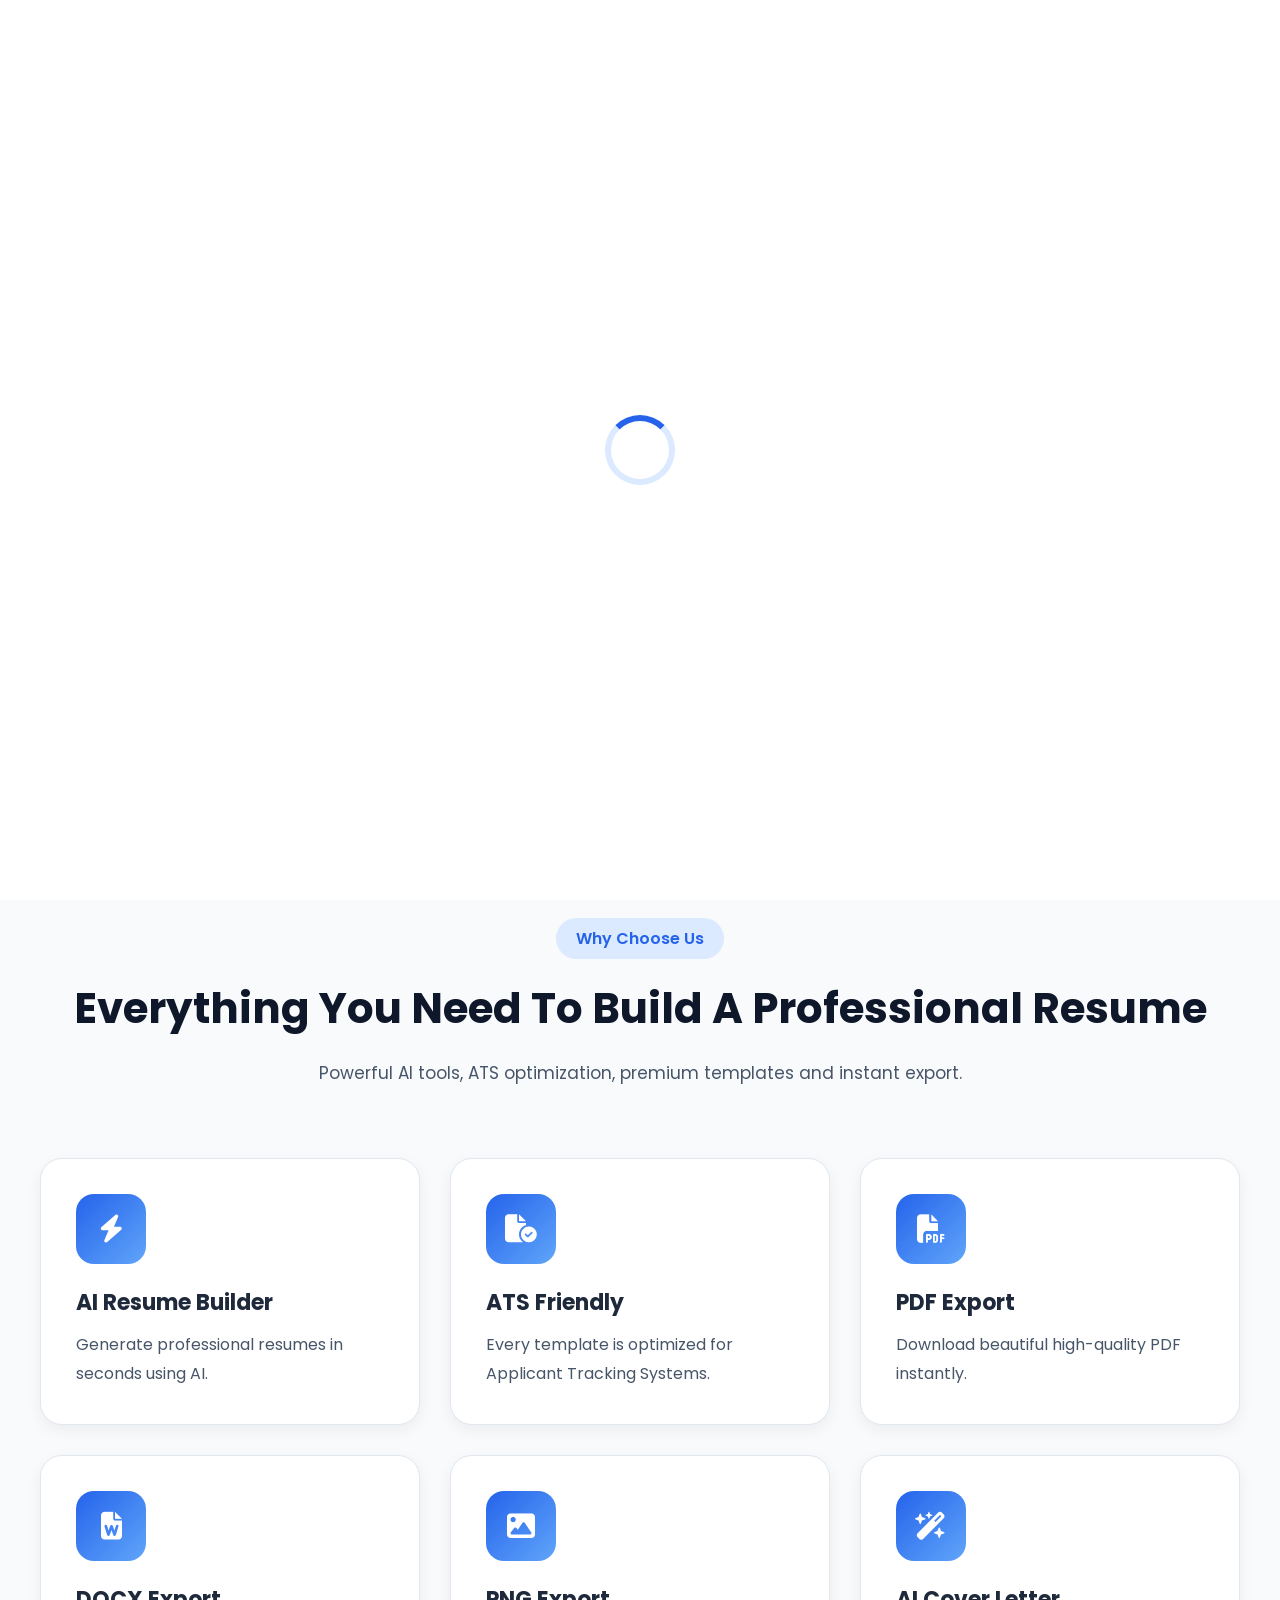
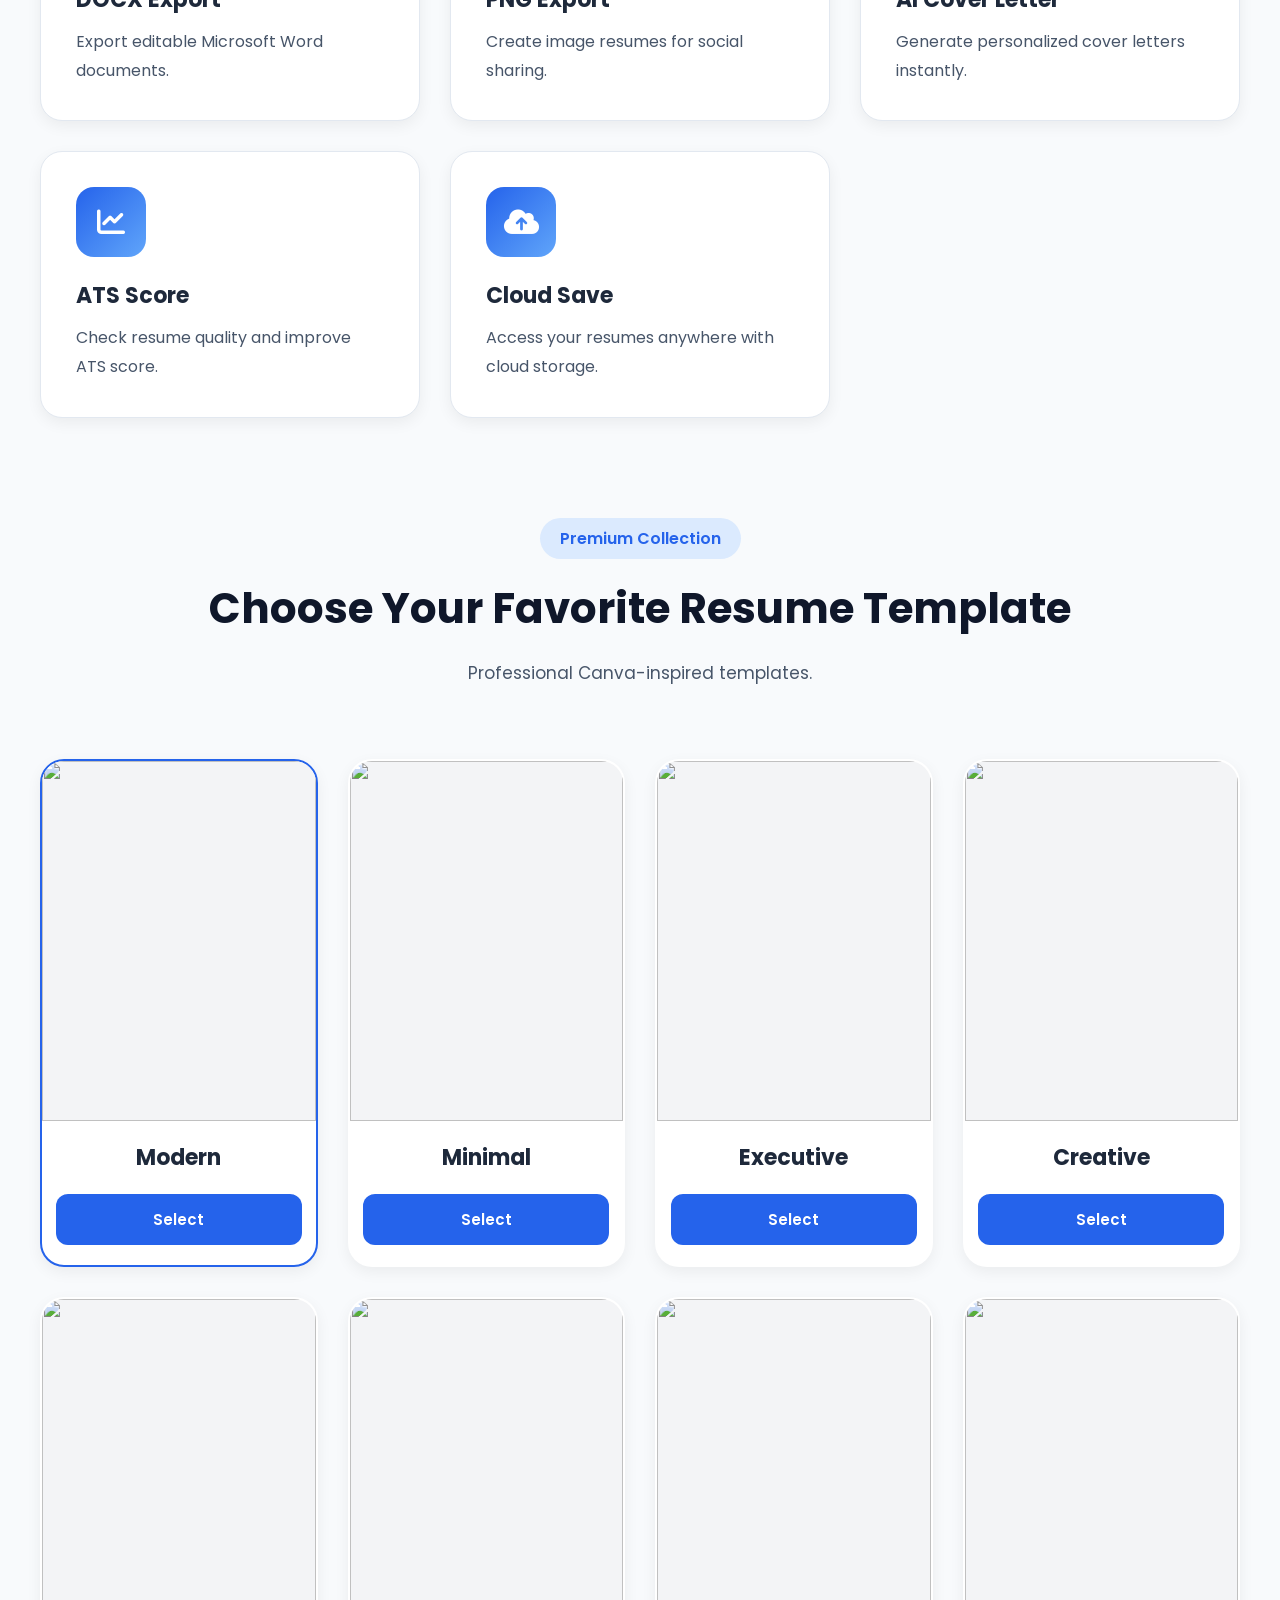
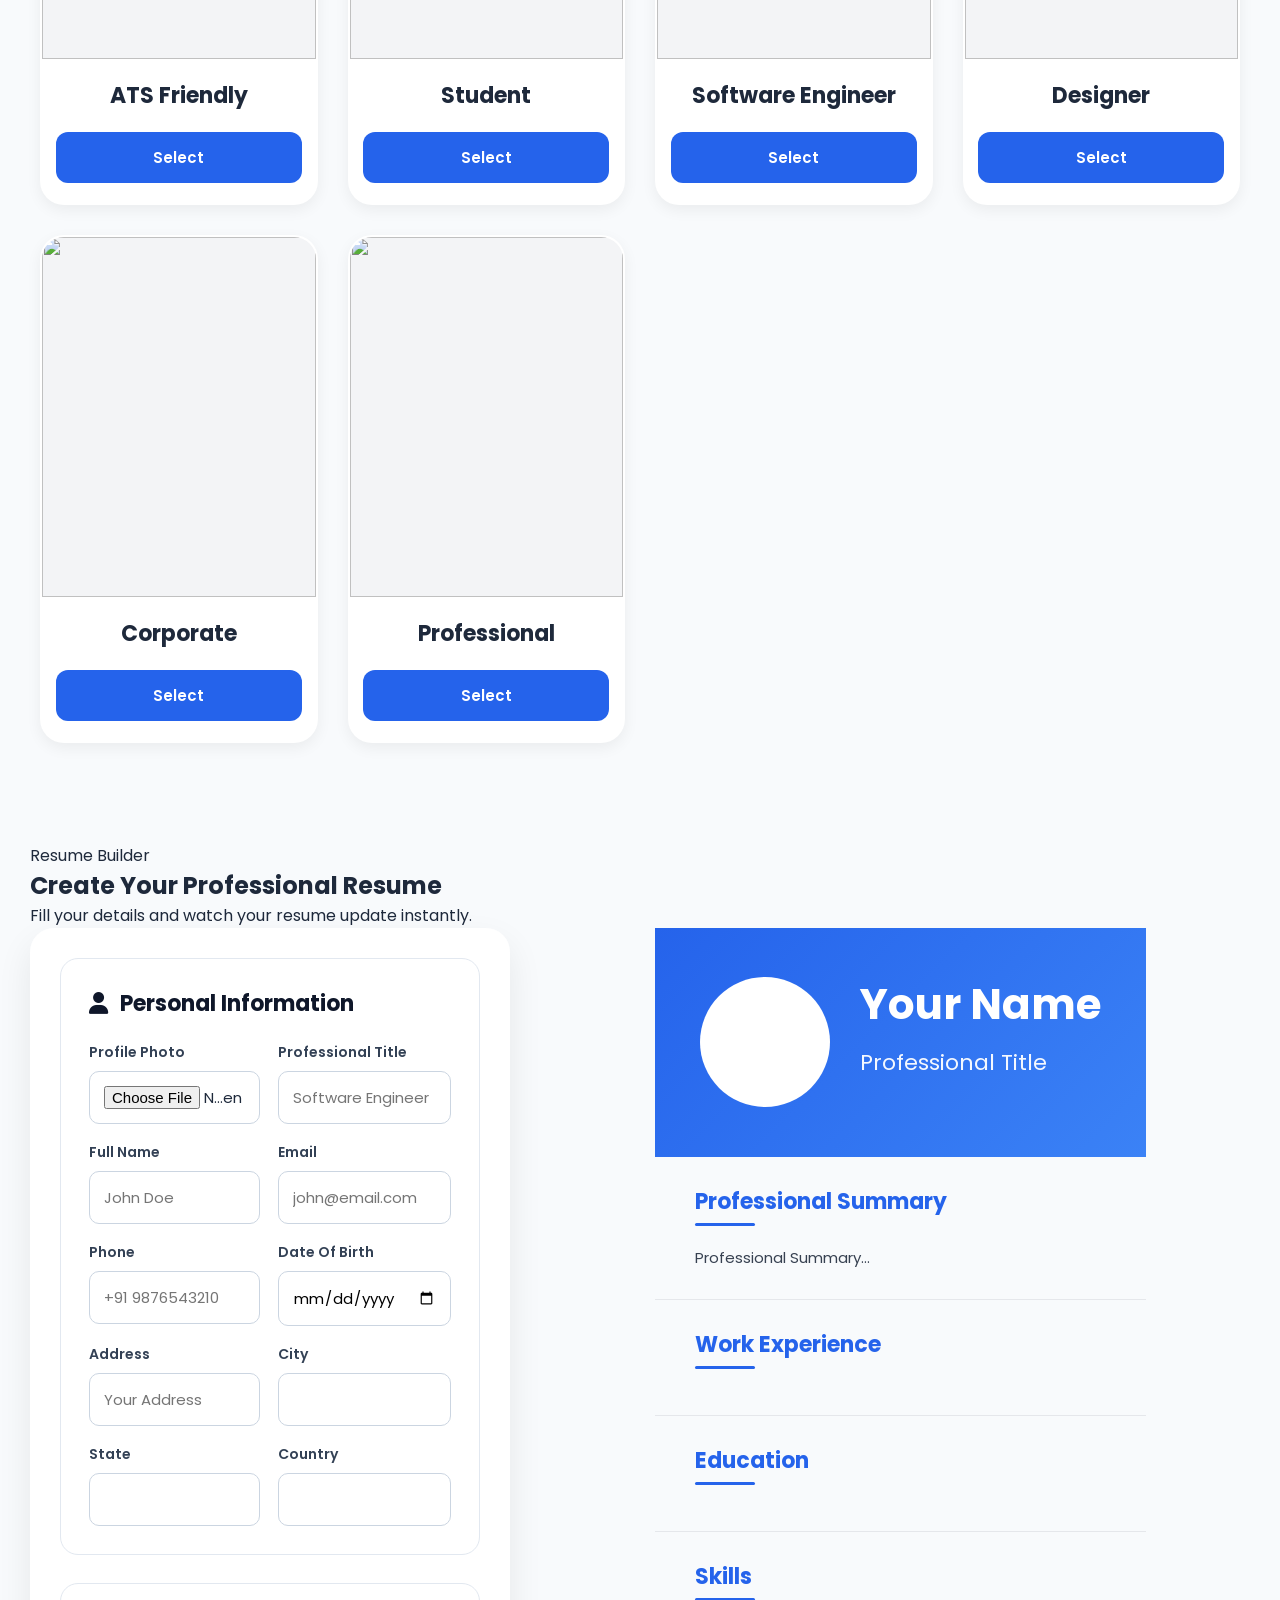
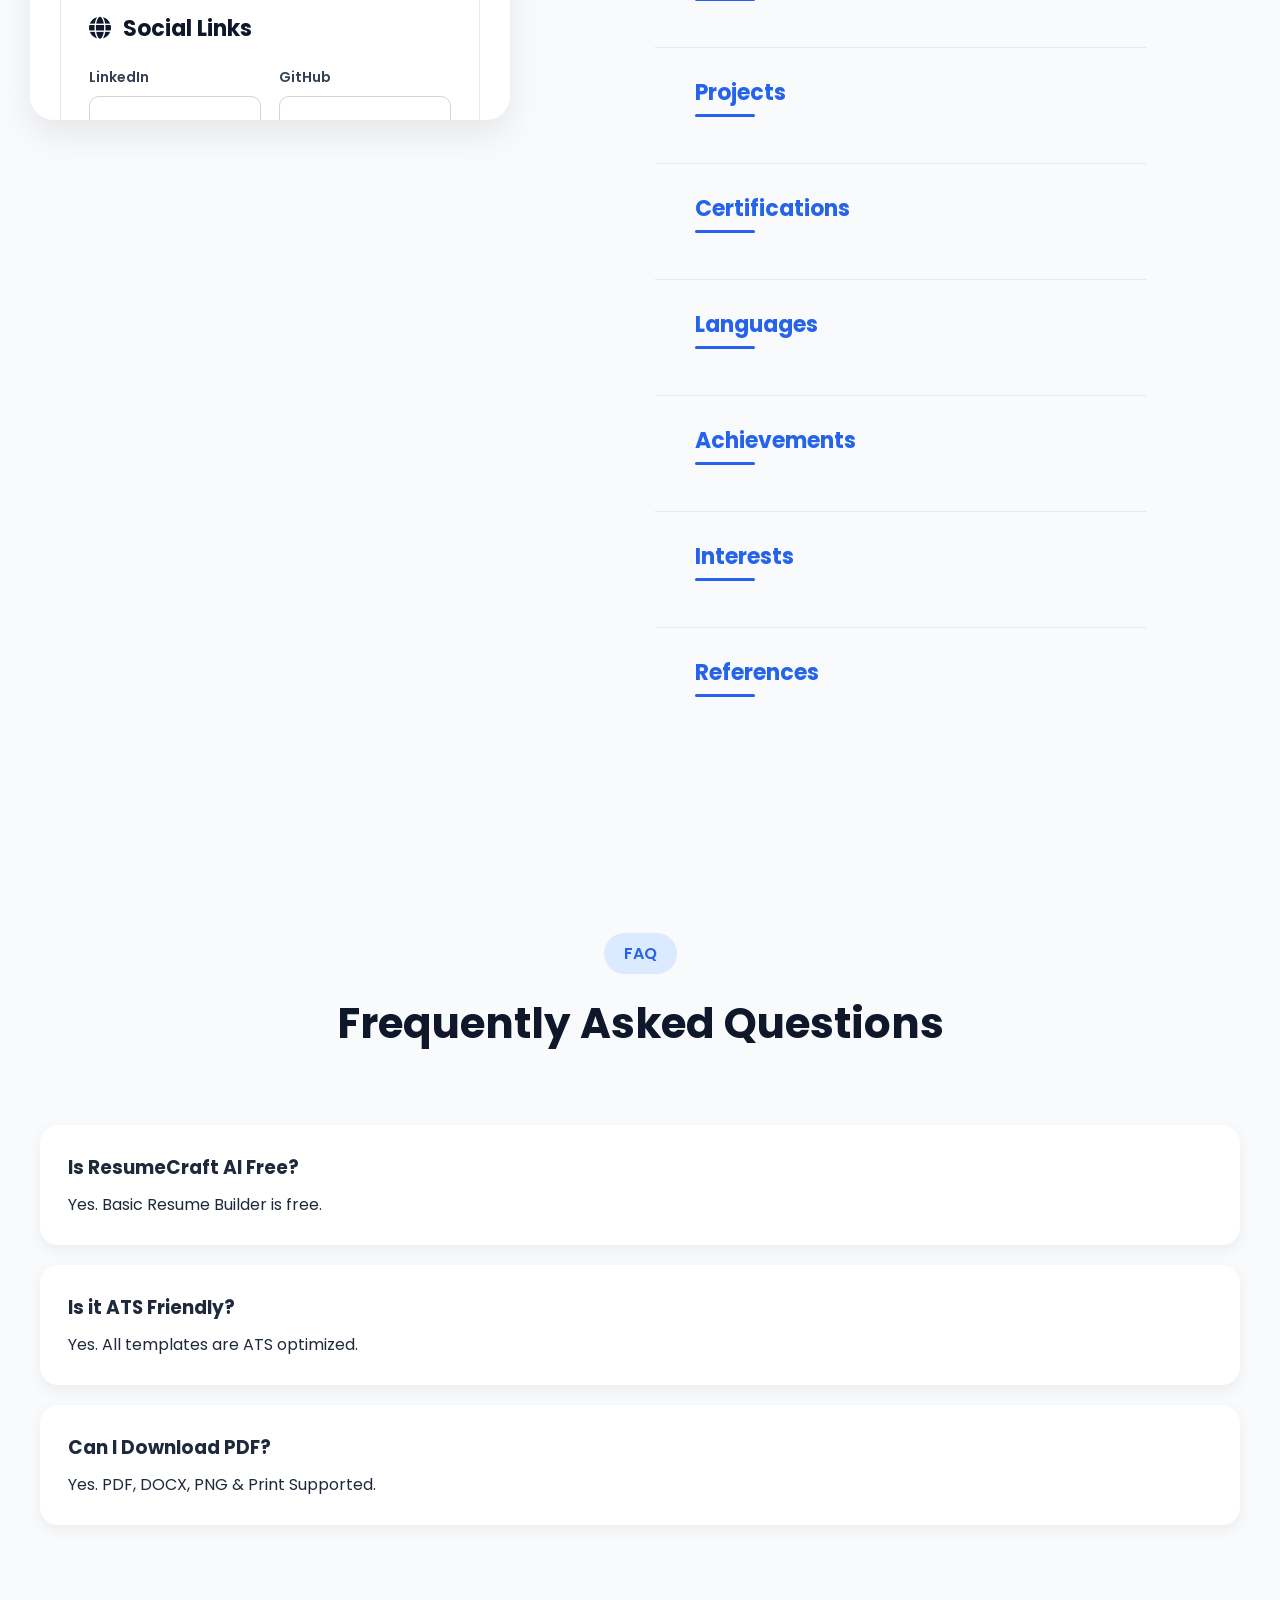
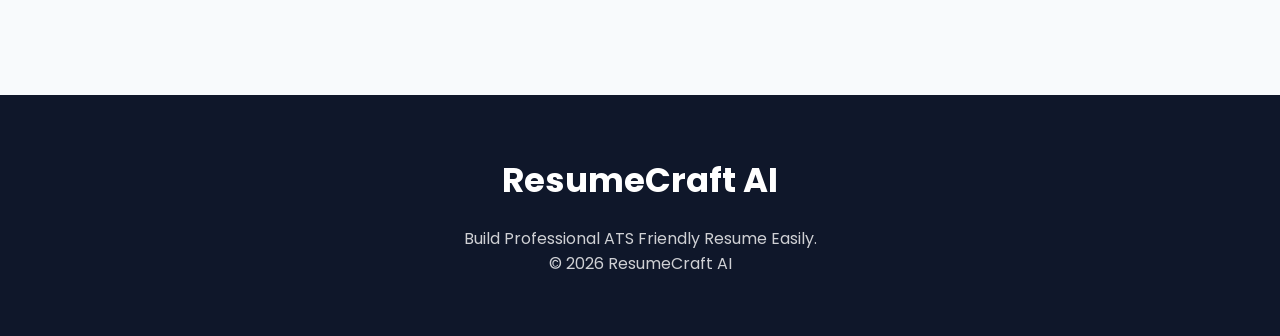
==== commit 8a3c0ca4: "ResumeCraft V2" ====
--- a/index.html
+++ b/index.html
@@ -5,22 +5,13 @@
 
 <meta charset="UTF-8">
 
-<meta http-equiv="X-UA-Compatible" content="IE=edge">
-
-<meta name="viewport" content="width=device-width, initial-scale=1.0">
+<meta name="viewport"
+content="width=device-width, initial-scale=1.0">
+
+<title>ResumeCraft AI Pro</title>
 
 <meta name="description"
-content="ResumeCraft AI - Professional Resume Builder">
-
-<meta name="keywords"
-content="Resume Builder, ATS Resume, AI Resume">
-
-<meta name="author"
-content="ResumeCraft AI">
-
-<title>ResumeCraft AI</title>
-
-<!-- Google Font -->
+content="Professional ATS Resume Builder">
 
 <link rel="preconnect"
 href="https://fonts.googleapis.com">
@@ -32,23 +23,9 @@
 <link href="https://fonts.googleapis.com/css2?family=Poppins:wght@300;400;500;600;700;800&display=swap"
 rel="stylesheet">
 
-<!-- Bootstrap -->
-
-<link href="https://cdn.jsdelivr.net/npm/bootstrap@5.3.7/dist/css/bootstrap.min.css"
-rel="stylesheet">
-
-<!-- Font Awesome -->
-
 <link rel="stylesheet"
 href="https://cdnjs.cloudflare.com/ajax/libs/font-awesome/6.7.2/css/all.min.css">
 
-<!-- AOS Animation -->
-
-<link href="https://unpkg.com/aos@2.3.4/dist/aos.css"
-rel="stylesheet">
-
-<!-- CSS -->
-
 <link rel="stylesheet"
 href="style.css">
 
@@ -62,113 +39,44 @@
 
 <div id="loader">
 
-<div class="spinner"></div>
-
-</div>
-
-<!--========================
-SCROLL BUTTON
-=========================-->
-
-<button id="scrollTop">
-
-<i class="fa-solid fa-arrow-up"></i>
-
-</button>
+<div class="loader"></div>
+
+</div>
 
 <!--========================
 NAVBAR
 =========================-->
 
-<header>
-
-<nav class="navbar">
-
-<div class="container">
-
-<a href="#"
-class="logo">
+<header class="navbar">
+
+<div class="logo">
 
 <i class="fa-solid fa-file-lines"></i>
 
 <span>ResumeCraft AI</span>
 
-</a>
-
-<ul class="nav-links">
-
-<li>
-
-<a href="#home">
-
-Home
-
-</a>
-
-</li>
-
-<li>
-
-<a href="#features">
-
-Features
-
-</a>
-
-</li>
-
-<li>
-
-<a href="#templates">
-
-Templates
-
-</a>
-
-</li>
-
-<li>
-
-<a href="#builder">
-
-Builder
-
-</a>
-
-</li>
-
-<li>
-
-<a href="#pricing">
-
-Pricing
-
-</a>
-
-</li>
-
-<li>
-
-<a href="#faq">
-
-FAQ
-
-</a>
-
-</li>
-
-<li>
-
-<a href="#contact">
-
-Contact
-
-</a>
-
-</li>
+</div>
+
+<nav>
+
+<ul>
+
+<li><a href="#home">Home</a></li>
+
+<li><a href="#templates">Templates</a></li>
+
+<li><a href="#builder">Builder</a></li>
+
+<li><a href="#features">Features</a></li>
+
+<li><a href="#pricing">Pricing</a></li>
+
+<li><a href="#faq">FAQ</a></li>
 
 </ul>
 
+</nav>
+
 <div class="nav-right">
 
 <button id="themeToggle">
@@ -177,808 +85,493 @@
 
 </button>
 
-<button id="loginBtn"
-class="login-btn">
+<button class="login-btn">
 
 Login
 
 </button>
 
-<button id="startBtn"
-class="primary-btn">
-
-Get Started
-
-</button>
-
-</div>
-
-<div id="menuBtn">
-
-<i class="fa-solid fa-bars"></i>
-
-</div>
-
-</div>
-
-</nav>
+</div>
 
 </header>
-<!-- =====================================================
-HERO SECTION
-===================================================== -->
-
-<section class="hero" id="home">
-
-<div class="container hero-container">
-
-<div class="hero-left" data-aos="fade-right">
-
-<div class="hero-badge">
-
+<!--========================
+HERO
+=========================-->
+
+<section
+class="hero"
+id="home">
+
+<div class="hero-left">
+
+<span class="badge">
+
+AI Powered Resume Builder
+
+</span>
+
+<h1>
+
+Build Beautiful
+
+<span>
+
+ATS Friendly Resume
+
+</span>
+
+In Minutes
+
+</h1>
+
+<p>
+
+Professional Resume Builder with
+
+AI Writing,
+
+ATS Optimization,
+
+Live Preview,
+
+Cover Letter,
+
+Portfolio,
+
+PDF,
+
+DOCX,
+
+PNG Export.
+
+</p>
+
+<div class="hero-buttons">
+
+<button>
+
+Start Building
+
+</button>
+
+<button class="outline">
+
+View Templates
+
+</button>
+
+</div>
+
+<div class="hero-stats">
+
+<div>
+
+<h2>100K+</h2>
+
+<p>Users</p>
+
+</div>
+
+<div>
+
+<h2>500K+</h2>
+
+<p>Downloads</p>
+
+</div>
+
+<div>
+
+<h2>98%</h2>
+
+<p>ATS Success</p>
+
+</div>
+
+</div>
+
+</div>
+
+<div class="hero-right">
+
+<div class="hero-card">
+
+<h3>
+
+Resume Preview
+
+</h3>
+
+<p>
+
+Live ATS Preview
+
+</p>
+
+<div class="preview-box">
+
+<img
+
+src="assets/images/resume-preview.png"
+
+alt="Resume Preview">
+
+</div>
+
+</div>
+
+</div>
+
+</section>
+<!--========================
+FEATURES
+=========================-->
+
+<section class="features" id="features">
+
+<div class="section-header">
+
+<span>Why Choose Us</span>
+
+<h2>Everything You Need To Build A Professional Resume</h2>
+
+<p>
+Powerful AI tools, ATS optimization, premium templates and instant export.
+</p>
+
+</div>
+
+<div class="feature-grid">
+
+<div class="feature-card">
+
+<div class="feature-icon">
 <i class="fa-solid fa-bolt"></i>
-
-<span>AI Powered Resume Builder</span>
-
-</div>
-
-<h1>
-
-Build a
-
-<span>Professional ATS Resume</span>
-
-in Minutes.
-
-</h1>
+</div>
+
+<h3>AI Resume Builder</h3>
 
 <p>
-
-Create beautiful resumes with live preview,
-
-10 professional templates,
-
-ATS optimization,
-
-AI assistance,
-
-and one-click export to PDF, DOCX and PNG.
-
+Generate professional resumes in seconds using AI.
 </p>
 
-<div class="hero-buttons">
-
-<button class="primary-btn">
-
-<i class="fa-solid fa-rocket"></i>
-
-Start Building
-
-</button>
-
-<button class="secondary-btn">
-
-<i class="fa-solid fa-layer-group"></i>
-
-View Templates
-
-</button>
-
-</div>
-
-<div class="hero-stats">
-
-<div class="stat-box">
-
-<h2>100K+</h2>
-
-<p>Resumes Created</p>
-
-</div>
-
-<div class="stat-box">
-
-<h2>50K+</h2>
-
-<p>Happy Users</p>
-
-</div>
-
-<div class="stat-box">
-
-<h2>98%</h2>
-
-<p>ATS Success</p>
-
-</div>
-
-</div>
-
-</div>
-
-<div class="hero-right" data-aos="fade-left">
-
-<div class="resume-mockup">
-
-<img
-
-src="assets/images/hero-resume.png"
-
-alt="Resume Preview"
-
->
-
-<div class="floating-card card-1">
-
-<i class="fa-solid fa-circle-check"></i>
-
-<span>ATS Score 96%</span>
-
-</div>
-
-<div class="floating-card card-2">
-
+</div>
+
+<div class="feature-card">
+
+<div class="feature-icon">
+<i class="fa-solid fa-file-circle-check"></i>
+</div>
+
+<h3>ATS Friendly</h3>
+
+<p>
+Every template is optimized for Applicant Tracking Systems.
+</p>
+
+</div>
+
+<div class="feature-card">
+
+<div class="feature-icon">
 <i class="fa-solid fa-file-pdf"></i>
-
-<span>PDF Export</span>
-
-</div>
-
-<div class="floating-card card-3">
-
+</div>
+
+<h3>PDF Export</h3>
+
+<p>
+Download beautiful high-quality PDF instantly.
+</p>
+
+</div>
+
+<div class="feature-card">
+
+<div class="feature-icon">
+<i class="fa-solid fa-file-word"></i>
+</div>
+
+<h3>DOCX Export</h3>
+
+<p>
+Export editable Microsoft Word documents.
+</p>
+
+</div>
+
+<div class="feature-card">
+
+<div class="feature-icon">
+<i class="fa-solid fa-image"></i>
+</div>
+
+<h3>PNG Export</h3>
+
+<p>
+Create image resumes for social sharing.
+</p>
+
+</div>
+
+<div class="feature-card">
+
+<div class="feature-icon">
 <i class="fa-solid fa-wand-magic-sparkles"></i>
-
-<span>AI Optimized</span>
-
-</div>
-
-</div>
+</div>
+
+<h3>AI Cover Letter</h3>
+
+<p>
+Generate personalized cover letters instantly.
+</p>
+
+</div>
+
+<div class="feature-card">
+
+<div class="feature-icon">
+<i class="fa-solid fa-chart-line"></i>
+</div>
+
+<h3>ATS Score</h3>
+
+<p>
+Check resume quality and improve ATS score.
+</p>
+
+</div>
+
+<div class="feature-card">
+
+<div class="feature-icon">
+<i class="fa-solid fa-cloud-arrow-up"></i>
+</div>
+
+<h3>Cloud Save</h3>
+
+<p>
+Access your resumes anywhere with cloud storage.
+</p>
 
 </div>
 
 </div>
 
 </section>
-
-<!-- =====================================================
-TRUSTED BY
-===================================================== -->
-
-<section class="trusted">
-
-<div class="container">
-
-<p class="trusted-title">
-
-Trusted by students & professionals worldwide
+<!--========================
+TEMPLATES
+=========================-->
+
+<section class="templates" id="templates">
+
+<div class="section-header">
+
+<span>Premium Collection</span>
+
+<h2>Choose Your Favorite Resume Template</h2>
+
+<p>
+
+Professional Canva-inspired templates.
 
 </p>
 
-<div class="trusted-logos">
-
-<div class="brand">
-
-<img src="assets/logo/google.png" alt="Google">
-
-</div>
-
-<div class="brand">
-
-<img src="assets/logo/microsoft.png" alt="Microsoft">
-
-</div>
-
-<div class="brand">
-
-<img src="assets/logo/amazon.png" alt="Amazon">
-
-</div>
-
-<div class="brand">
-
-<img src="assets/logo/tcs.png" alt="TCS">
-
-</div>
-
-<div class="brand">
-
-<img src="assets/logo/infosys.png" alt="Infosys">
-
-</div>
-
-<div class="brand">
-
-<img src="assets/logo/accenture.png" alt="Accenture">
-
-</div>
+</div>
+
+<div class="template-grid">
+
+<div class="template-card active">
+
+<div class="template-image">
+
+<img src="assets/templates/template1.jpg" alt="">
+
+</div>
+
+<h3>Modern</h3>
+
+<button>Select</button>
+
+</div>
+
+<div class="template-card">
+
+<div class="template-image">
+
+<img src="assets/templates/template2.jpg" alt="">
+
+</div>
+
+<h3>Minimal</h3>
+
+<button>Select</button>
+
+</div>
+
+<div class="template-card">
+
+<div class="template-image">
+
+<img src="assets/templates/template3.jpg" alt="">
+
+</div>
+
+<h3>Executive</h3>
+
+<button>Select</button>
+
+</div>
+
+<div class="template-card">
+
+<div class="template-image">
+
+<img src="assets/templates/template4.jpg" alt="">
+
+</div>
+
+<h3>Creative</h3>
+
+<button>Select</button>
+
+</div>
+
+<div class="template-card">
+
+<div class="template-image">
+
+<img src="assets/templates/template5.jpg" alt="">
+
+</div>
+
+<h3>ATS Friendly</h3>
+
+<button>Select</button>
+
+</div>
+
+<div class="template-card">
+
+<div class="template-image">
+
+<img src="assets/templates/template6.jpg" alt="">
+
+</div>
+
+<h3>Student</h3>
+
+<button>Select</button>
+
+</div>
+
+<div class="template-card">
+
+<div class="template-image">
+
+<img src="assets/templates/template7.jpg" alt="">
+
+</div>
+
+<h3>Software Engineer</h3>
+
+<button>Select</button>
+
+</div>
+
+<div class="template-card">
+
+<div class="template-image">
+
+<img src="assets/templates/template8.jpg" alt="">
+
+</div>
+
+<h3>Designer</h3>
+
+<button>Select</button>
+
+</div>
+
+<div class="template-card">
+
+<div class="template-image">
+
+<img src="assets/templates/template9.jpg" alt="">
+
+</div>
+
+<h3>Corporate</h3>
+
+<button>Select</button>
+
+</div>
+
+<div class="template-card">
+
+<div class="template-image">
+
+<img src="assets/templates/template10.jpg" alt="">
+
+</div>
+
+<h3>Professional</h3>
+
+<button>Select</button>
 
 </div>
 
 </div>
 
 </section>
-
-<!-- =====================================================
-FEATURES
-===================================================== -->
-
-<section id="features" class="features">
-
-<div class="container">
-
-<div class="section-header">
-
-<h2>
-
-Why Choose ResumeCraft AI?
-
-</h2>
+<!--========================
+RESUME BUILDER
+=========================-->
+
+<section class="builder" id="builder">
+
+<div class="builder-header">
+
+<span>Resume Builder</span>
+
+<h2>Create Your Professional Resume</h2>
 
 <p>
 
-Everything you need to build an interview-winning resume.
+Fill your details and watch your resume update instantly.
 
 </p>
 
 </div>
 
-<div class="features-grid">
-
-<div class="feature-card">
-
-<i class="fa-solid fa-file-lines"></i>
+<div class="builder-wrapper">
+
+<!--========================
+LEFT PANEL
+=========================-->
+
+<div class="builder-left">
+
+<form id="resumeForm">
+
+<!--========================
+PERSONAL INFORMATION
+=========================-->
+
+<div class="form-card">
 
 <h3>
 
-Professional Templates
+<i class="fa-solid fa-user"></i>
+
+Personal Information
 
 </h3>
 
-<p>
-
-Choose from multiple ATS-friendly resume templates.
-
-</p>
-
-</div>
-
-<div class="feature-card">
-
-<i class="fa-solid fa-bolt"></i>
-
-<h3>
-
-Live Preview
-
-</h3>
-
-<p>
-
-See every change instantly while editing.
-
-</p>
-
-</div>
-
-<div class="feature-card">
-
-<i class="fa-solid fa-robot"></i>
-
-<h3>
-
-AI Assistant
-
-</h3>
-
-<p>
-
-Generate summaries and improve resume content.
-
-</p>
-
-</div>
-
-<div class="feature-card">
-
-<i class="fa-solid fa-magnifying-glass-chart"></i>
-
-<h3>
-
-ATS Optimization
-
-</h3>
-
-<p>
-
-Improve your ATS score with keyword analysis.
-
-</p>
-
-</div>
-
-<div class="feature-card">
-
-<i class="fa-solid fa-cloud-arrow-down"></i>
-
-<h3>
-
-Export Options
-
-</h3>
-
-<p>
-
-Download PDF, DOCX, PNG or Print instantly.
-
-</p>
-
-</div>
-
-<div class="feature-card">
-
-<i class="fa-solid fa-mobile-screen-button"></i>
-
-<h3>
-
-Fully Responsive
-
-</h3>
-
-<p>
-
-Works perfectly on desktop, tablet and mobile.
-
-</p>
-
-</div>
-
-</div>
-
-</div>
-
-</section>
-<!-- ======================================================
-TEMPLATES SECTION
-====================================================== -->
-
-<section class="templates" id="templates">
-
-<div class="container">
-
-<div class="section-header">
-
-<span class="section-tag">
-
-Professional Resume Templates
-
-</span>
-
-<h2>
-
-Choose Your Resume Style
-
-</h2>
-
-<p>
-
-Switch between ATS Friendly, Modern, Executive,
-Creative and Professional templates instantly.
-
-</p>
-
-</div>
-
-<div class="template-grid">
-
-<div class="template-card active" data-template="modern">
-
-<div class="template-image">
-
-<img src="assets/templates/modern.png"
-alt="Modern Resume">
-
-</div>
-
-<div class="template-info">
-
-<h3>Modern</h3>
-
-<p>Clean & Professional</p>
-
-<button class="use-template">
-
-Use Template
-
-</button>
-
-</div>
-
-</div>
-
-<div class="template-card" data-template="minimal">
-
-<div class="template-image">
-
-<img src="assets/templates/minimal.png"
-alt="Minimal Resume">
-
-</div>
-
-<div class="template-info">
-
-<h3>Minimal</h3>
-
-<p>Simple Layout</p>
-
-<button class="use-template">
-
-Use Template
-
-</button>
-
-</div>
-
-</div>
-
-<div class="template-card" data-template="executive">
-
-<div class="template-image">
-
-<img src="assets/templates/executive.png"
-alt="Executive Resume">
-
-</div>
-
-<div class="template-info">
-
-<h3>Executive</h3>
-
-<p>Senior Professionals</p>
-
-<button class="use-template">
-
-Use Template
-
-</button>
-
-</div>
-
-</div>
-
-<div class="template-card" data-template="creative">
-
-<div class="template-image">
-
-<img src="assets/templates/creative.png"
-alt="Creative Resume">
-
-</div>
-
-<div class="template-info">
-
-<h3>Creative</h3>
-
-<p>Designer Friendly</p>
-
-<button class="use-template">
-
-Use Template
-
-</button>
-
-</div>
-
-</div>
-
-<div class="template-card" data-template="ats">
-
-<div class="template-image">
-
-<img src="assets/templates/ats.png"
-alt="ATS Resume">
-
-</div>
-
-<div class="template-info">
-
-<h3>ATS Friendly</h3>
-
-<p>Highest ATS Score</p>
-
-<button class="use-template">
-
-Use Template
-
-</button>
-
-</div>
-
-</div>
-
-<div class="template-card" data-template="student">
-
-<div class="template-image">
-
-<img src="assets/templates/student.png"
-alt="Student Resume">
-
-</div>
-
-<div class="template-info">
-
-<h3>Student</h3>
-
-<p>Freshers</p>
-
-<button class="use-template">
-
-Use Template
-
-</button>
-
-</div>
-
-</div>
-
-<div class="template-card" data-template="software">
-
-<div class="template-image">
-
-<img src="assets/templates/software.png"
-alt="Software Resume">
-
-</div>
-
-<div class="template-info">
-
-<h3>Software Engineer</h3>
-
-<p>IT Jobs</p>
-
-<button class="use-template">
-
-Use Template
-
-</button>
-
-</div>
-
-</div>
-
-<div class="template-card" data-template="designer">
-
-<div class="template-image">
-
-<img src="assets/templates/designer.png"
-alt="Designer Resume">
-
-</div>
-
-<div class="template-info">
-
-<h3>Designer</h3>
-
-<p>Creative Portfolio</p>
-
-<button class="use-template">
-
-Use Template
-
-</button>
-
-</div>
-
-</div>
-
-<div class="template-card" data-template="corporate">
-
-<div class="template-image">
-
-<img src="assets/templates/corporate.png"
-alt="Corporate Resume">
-
-</div>
-
-<div class="template-info">
-
-<h3>Corporate</h3>
-
-<p>Business Resume</p>
-
-<button class="use-template">
-
-Use Template
-
-</button>
-
-</div>
-
-</div>
-
-<div class="template-card" data-template="professional">
-
-<div class="template-image">
-
-<img src="assets/templates/professional.png"
-alt="Professional Resume">
-
-</div>
-
-<div class="template-info">
-
-<h3>Professional</h3>
-
-<p>Universal Template</p>
-
-<button class="use-template">
-
-Use Template
-
-</button>
-
-</div>
-
-</div>
-
-</div>
-
-</div>
-
-</section>
-
-<!-- ======================================================
-BUILDER INTRO
-====================================================== -->
-
-<section class="builder-intro">
-
-<div class="container">
-
-<div class="builder-box">
-
-<div class="builder-left">
-
-<span class="section-tag">
-
-Resume Builder
-
-</span>
-
-<h2>
-
-Build Your Resume Step by Step
-
-</h2>
-
-<p>
-
-Fill your details once and watch your professional
-resume update instantly with live preview.
-
-</p>
-
-<ul>
-
-<li>
-
-<i class="fa-solid fa-circle-check"></i>
-
-Live Preview
-
-</li>
-
-<li>
-
-<i class="fa-solid fa-circle-check"></i>
-
-ATS Friendly
-
-</li>
-
-<li>
-
-<i class="fa-solid fa-circle-check"></i>
-
-AI Assistance
-
-</li>
-
-<li>
-
-<i class="fa-solid fa-circle-check"></i>
-
-Multiple Templates
-
-</li>
-
-<li>
-
-<i class="fa-solid fa-circle-check"></i>
-
-PDF / DOCX / PNG Export
-
-</li>
-
-</ul>
-
-<button class="primary-btn">
-
-Start Resume Builder
-
-</button>
-
-</div>
-
-<div class="builder-right">
-
-<img
-
-src="assets/images/builder-preview.png"
-
-alt="Resume Builder">
-
-</div>
-
-</div>
-
-</div>
-
-</section>
-<!-- ======================================================
-RESUME BUILDER
-====================================================== -->
-
-<section class="builder" id="builder">
-
-<div class="container">
-
-<div class="section-header">
-
-<span class="section-tag">
-
-Resume Builder
-
-</span>
-
-<h2>
-
-Build Your Professional Resume
-
-</h2>
-
-<p>
-
-Fill your details and watch your resume update in real time.
-
-</p>
-
-</div>
-
-<div class="builder-wrapper">
-
-<!-- ===================================
-LEFT SIDE FORM
-=================================== -->
-
-<div class="builder-form">
-
-<!-- PERSONAL INFORMATION -->
-
-<div class="form-card">
-
-<h3>
-
-<i class="fa-solid fa-user"></i>
-
-Personal Information
-
-</h3>
-
-<div class="form-grid">
-
-<div class="form-group">
-
-<label>Profile Photo (Optional)</label>
+<div class="grid-2">
+
+<div class="form-group">
+
+<label>Profile Photo</label>
 
 <input
 type="file"
@@ -989,6 +582,17 @@
 
 <div class="form-group">
 
+<label>Professional Title</label>
+
+<input
+type="text"
+id="jobTitle"
+placeholder="Software Engineer">
+
+</div>
+
+<div class="form-group">
+
 <label>Full Name</label>
 
 <input
@@ -1000,23 +604,12 @@
 
 <div class="form-group">
 
-<label>Professional Title</label>
-
-<input
-type="text"
-id="jobTitle"
-placeholder="Software Engineer">
-
-</div>
-
-<div class="form-group">
-
 <label>Email</label>
 
 <input
 type="email"
 id="email"
-placeholder="example@gmail.com">
+placeholder="john@email.com">
 
 </div>
 
@@ -1033,14 +626,74 @@
 
 <div class="form-group">
 
+<label>Date Of Birth</label>
+
+<input
+type="date"
+id="dob">
+
+</div>
+
+<div class="form-group">
+
 <label>Address</label>
 
 <input
 type="text"
 id="address"
-placeholder="City, State">
-
-</div>
+placeholder="Your Address">
+
+</div>
+
+<div class="form-group">
+
+<label>City</label>
+
+<input
+type="text"
+id="city">
+
+</div>
+
+<div class="form-group">
+
+<label>State</label>
+
+<input
+type="text"
+id="state">
+
+</div>
+
+<div class="form-group">
+
+<label>Country</label>
+
+<input
+type="text"
+id="country">
+
+</div>
+
+</div>
+
+</div>
+
+<!--========================
+SOCIAL LINKS
+=========================-->
+
+<div class="form-card">
+
+<h3>
+
+<i class="fa-solid fa-globe"></i>
+
+Social Links
+
+</h3>
+
+<div class="grid-2">
 
 <div class="form-group">
 
@@ -1048,8 +701,7 @@
 
 <input
 type="url"
-id="linkedin"
-placeholder="https://linkedin.com/in/...">
+id="linkedin">
 
 </div>
 
@@ -1059,8 +711,7 @@
 
 <input
 type="url"
-id="github"
-placeholder="https://github.com/...">
+id="github">
 
 </div>
 
@@ -1070,8 +721,7 @@
 
 <input
 type="url"
-id="portfolio"
-placeholder="https://yourportfolio.com">
+id="portfolio">
 
 </div>
 
@@ -1081,22 +731,23 @@
 
 <input
 type="url"
-id="website"
-placeholder="https://yourwebsite.com">
-
-</div>
-
-</div>
-
-</div>
-
-<!-- PROFESSIONAL SUMMARY -->
+id="website">
+
+</div>
+
+</div>
+
+</div>
+
+<!--========================
+SUMMARY
+=========================-->
 
 <div class="form-card">
 
 <h3>
 
-<i class="fa-solid fa-file-lines"></i>
+<i class="fa-solid fa-pen"></i>
 
 Professional Summary
 
@@ -1108,9 +759,7 @@
 
 rows="7"
 
-maxlength="500"
-
-placeholder="Write a professional summary...">
+placeholder="Write professional summary...">
 
 </textarea>
 
@@ -1120,13 +769,11 @@
 
 Characters :
 
-<b id="summaryCount">
+<strong id="summaryCount">
 
 0
 
-</b>
-
-/500
+</strong>
 
 </span>
 
@@ -1134,8 +781,7 @@
 
 <button
 type="button"
-id="aiSummary"
-class="mini-btn">
+id="generateSummary">
 
 AI Summary
 
@@ -1143,8 +789,7 @@
 
 <button
 type="button"
-id="rewriteSummary"
-class="mini-btn">
+id="rewriteSummary">
 
 Rewrite
 
@@ -1155,259 +800,266 @@
 </div>
 
 </div>
-
-<!-- SOCIAL LINKS -->
+<!--========================
+WORK EXPERIENCE
+=========================-->
 
 <div class="form-card">
 
 <h3>
 
-<i class="fa-solid fa-share-nodes"></i>
-
-Professional Links
+<i class="fa-solid fa-briefcase"></i>
+
+Work Experience
 
 </h3>
 
-<div class="form-grid">
-
-<div class="form-group">
-
-<label>Twitter / X</label>
-
-<input
-type="url"
-id="twitter">
-
-</div>
-
-<div class="form-group">
-
-<label>Behance</label>
-
-<input
-type="url"
-id="behance">
-
-</div>
-
-<div class="form-group">
-
-<label>Dribbble</label>
-
-<input
-type="url"
-id="dribbble">
-
-</div>
-
-<div class="form-group">
-
-<label>Stack Overflow</label>
-
-<input
-type="url"
-id="stackoverflow">
-
-</div>
-
-</div>
-
-</div>
-
-<!-- SECTION CONTROL -->
+<div id="experienceContainer">
+
+<div class="experience-item">
+
+<div class="grid-2">
+
+<div class="form-group">
+<label>Company</label>
+<input type="text" class="exp-company" placeholder="Google">
+</div>
+
+<div class="form-group">
+<label>Job Title</label>
+<input type="text" class="exp-position" placeholder="Software Engineer">
+</div>
+
+<div class="form-group">
+<label>Location</label>
+<input type="text" class="exp-location" placeholder="Bangalore">
+</div>
+
+<div class="form-group">
+<label>Start Date</label>
+<input type="month" class="exp-start">
+</div>
+
+<div class="form-group">
+<label>End Date</label>
+<input type="month" class="exp-end">
+</div>
+
+<div class="form-group">
+<label>
+<input type="checkbox" class="presentJob">
+Present
+</label>
+</div>
+
+</div>
+
+<label>Description</label>
+
+<textarea
+class="exp-description"
+rows="5"
+placeholder="Describe your work..."></textarea>
+
+<div class="item-buttons">
+
+<button
+type="button"
+class="rewriteExp">
+
+AI Rewrite
+
+</button>
+
+<button
+type="button"
+class="deleteExperience">
+
+Delete
+
+</button>
+
+</div>
+
+</div>
+
+</div>
+
+<button
+type="button"
+id="addExperience"
+class="add-btn">
+
+<i class="fa-solid fa-plus"></i>
+
+Add Experience
+
+</button>
+
+</div>
+<!--========================
+EDUCATION
+=========================-->
 
 <div class="form-card">
 
 <h3>
 
-<i class="fa-solid fa-eye"></i>
-
-Show / Hide Resume Sections
+<i class="fa-solid fa-graduation-cap"></i>
+
+Education
 
 </h3>
 
-<div class="toggle-grid">
-
-<label>
-
-<input
-type="checkbox"
-checked
-data-section="summary">
-
-Summary
-
-</label>
-
-<label>
-
-<input
-type="checkbox"
-checked
-data-section="education">
-
-Education
-
-</label>
-
-<label>
-
-<input
-type="checkbox"
-checked
-data-section="skills">
+<div id="educationContainer">
+
+<div class="education-item">
+
+<div class="grid-2">
+
+<div class="form-group">
+
+<label>Degree</label>
+
+<input
+type="text"
+class="edu-degree"
+placeholder="B.Tech">
+
+</div>
+
+<div class="form-group">
+
+<label>College</label>
+
+<input
+type="text"
+class="edu-college">
+
+</div>
+
+<div class="form-group">
+
+<label>University</label>
+
+<input
+type="text"
+class="edu-university">
+
+</div>
+
+<div class="form-group">
+
+<label>CGPA / Percentage</label>
+
+<input
+type="text"
+class="edu-score">
+
+</div>
+
+<div class="form-group">
+
+<label>Year</label>
+
+<input
+type="text"
+class="edu-year">
+
+</div>
+
+</div>
+
+<div class="item-buttons">
+
+<button
+type="button"
+class="deleteEducation">
+
+Delete
+
+</button>
+
+</div>
+
+</div>
+
+</div>
+
+<button
+type="button"
+id="addEducation"
+class="add-btn">
+
+<i class="fa-solid fa-plus"></i>
+
+Add Education
+
+</button>
+
+</div>
+<!--========================
+SKILLS
+=========================-->
+
+<div class="form-card">
+
+<h3>
+
+<i class="fa-solid fa-star"></i>
 
 Skills
 
-</label>
-
-<label>
-
-<input
-type="checkbox"
-checked
-data-section="experience">
-
-Experience
-
-</label>
-
-<label>
-
-<input
-type="checkbox"
-checked
-data-section="projects">
-
-Projects
-
-</label>
-
-<label>
-
-<input
-type="checkbox"
-checked
-data-section="certifications">
-
-Certifications
-
-</label>
-
-<label>
-
-<input
-type="checkbox"
-checked
-data-section="languages">
-
-Languages
-
-</label>
-
-<label>
-
-<input
-type="checkbox"
-checked
-data-section="achievements">
-
-Achievements
-
-</label>
-
-<label>
-
-<input
-type="checkbox"
-checked
-data-section="interests">
-
-Interests
-
-</label>
-
-<label>
-
-<input
-type="checkbox"
-checked
-data-section="references">
-
-References
-
-</label>
-
-</div>
-
-</div>
-
-</div>
-
-<!-- ===================================
-RIGHT SIDE (Preview Placeholder)
-=================================== -->
-
-<div class="resume-preview">
-
-<div class="resume-paper" id="resumePaper">
-
-<h2 id="previewName">
-
-Your Name
-
-</h2>
-
-<p id="previewTitle">
-
-Professional Title
-
-</p>
-
-<p id="previewEmail">
-
-example@email.com
-
-</p>
-
-<p id="previewPhone">
-
-+91 9876543210
-
-</p>
-
-<hr>
-
-<p>
-
-Live Resume Preview will continue here...
-
-</p>
-
-</div>
-
-</div>
-
-</div>
-
-</div>
-
-</section>
-<!-- ======================================================
-SKILLS
-====================================================== -->
-
-<div class="form-card">
-
-<h3>
-
-<i class="fa-solid fa-code"></i>
-
-Skills
-
 </h3>
 
-<div id="skillsContainer"></div>
+<div id="skillsContainer">
+
+<div class="skill-item">
+
+<div class="grid-2">
+
+<div class="form-group">
+
+<label>Skill</label>
+
+<input
+type="text"
+class="skill-name"
+placeholder="JavaScript">
+
+</div>
+
+<div class="form-group">
+
+<label>Level</label>
+
+<select class="skill-level">
+
+<option>Beginner</option>
+
+<option>Intermediate</option>
+
+<option selected>Advanced</option>
+
+<option>Expert</option>
+
+</select>
+
+</div>
+
+</div>
+
+<button
+type="button"
+class="deleteSkill">
+
+Delete
+
+</button>
+
+</div>
+
+</div>
 
 <button
 type="button"
@@ -1421,80 +1073,69 @@
 </button>
 
 </div>
-
-<!-- ======================================================
-EDUCATION
-====================================================== -->
+<!--========================
+PROJECTS
+=========================-->
 
 <div class="form-card">
 
 <h3>
 
-<i class="fa-solid fa-graduation-cap"></i>
-
-Education
+<i class="fa-solid fa-diagram-project"></i>
+
+Projects
 
 </h3>
 
-<div id="educationContainer"></div>
-
-<button
-type="button"
-id="addEducation"
-class="add-btn">
-
-<i class="fa-solid fa-plus"></i>
-
-Add Education
-
-</button>
-
-</div>
-
-<!-- ======================================================
-WORK EXPERIENCE
-====================================================== -->
-
-<div class="form-card">
-
-<h3>
-
-<i class="fa-solid fa-briefcase"></i>
-
-Work Experience
-
-</h3>
-
-<div id="experienceContainer"></div>
-
-<button
-type="button"
-id="addExperience"
-class="add-btn">
-
-<i class="fa-solid fa-plus"></i>
-
-Add Experience
-
-</button>
-
-</div>
-
-<!-- ======================================================
-PROJECTS
-====================================================== -->
-
-<div class="form-card">
-
-<h3>
-
-<i class="fa-solid fa-diagram-project"></i>
-
-Projects
-
-</h3>
-
-<div id="projectContainer"></div>
+<div id="projectContainer">
+
+<div class="project-item">
+
+<div class="grid-2">
+
+<div class="form-group">
+<label>Project Name</label>
+<input type="text" class="project-name">
+</div>
+
+<div class="form-group">
+<label>Technology</label>
+<input type="text" class="project-tech">
+</div>
+
+<div class="form-group">
+<label>GitHub Link</label>
+<input type="url" class="project-github">
+</div>
+
+<div class="form-group">
+<label>Live Demo</label>
+<input type="url" class="project-live">
+</div>
+
+</div>
+
+<label>Description</label>
+
+<textarea
+class="project-description"
+rows="4"></textarea>
+
+<div class="item-buttons">
+
+<button
+type="button"
+class="deleteProject">
+
+Delete
+
+</button>
+
+</div>
+
+</div>
+
+</div>
 
 <button
 type="button"
@@ -1508,10 +1149,9 @@
 </button>
 
 </div>
-
-<!-- ======================================================
+<!--========================
 CERTIFICATIONS
-====================================================== -->
+=========================-->
 
 <div class="form-card">
 
@@ -1523,7 +1163,40 @@
 
 </h3>
 
-<div id="certificationContainer"></div>
+<div id="certificationContainer">
+
+<div class="certification-item">
+
+<div class="grid-2">
+
+<div class="form-group">
+<label>Certificate Name</label>
+<input type="text" class="cert-name">
+</div>
+
+<div class="form-group">
+<label>Organization</label>
+<input type="text" class="cert-org">
+</div>
+
+<div class="form-group">
+<label>Date</label>
+<input type="month" class="cert-date">
+</div>
+
+</div>
+
+<button
+type="button"
+class="deleteCertification">
+
+Delete
+
+</button>
+
+</div>
+
+</div>
 
 <button
 type="button"
@@ -1537,10 +1210,9 @@
 </button>
 
 </div>
-
-<!-- ======================================================
+<!--========================
 LANGUAGES
-====================================================== -->
+=========================-->
 
 <div class="form-card">
 
@@ -1552,7 +1224,47 @@
 
 </h3>
 
-<div id="languageContainer"></div>
+<div id="languageContainer">
+
+<div class="language-item">
+
+<div class="grid-2">
+
+<div class="form-group">
+<label>Language</label>
+<input type="text" class="language-name">
+</div>
+
+<div class="form-group">
+<label>Level</label>
+
+<select class="language-level">
+
+<option>Basic</option>
+
+<option>Intermediate</option>
+
+<option>Advanced</option>
+
+<option>Native</option>
+
+</select>
+
+</div>
+
+</div>
+
+<button
+type="button"
+class="deleteLanguage">
+
+Delete
+
+</button>
+
+</div>
+
+</div>
 
 <button
 type="button"
@@ -1566,10 +1278,9 @@
 </button>
 
 </div>
-
-<!-- ======================================================
+<!--========================
 ACHIEVEMENTS
-====================================================== -->
+=========================-->
 
 <div class="form-card">
 
@@ -1581,24 +1292,19 @@
 
 </h3>
 
-<div id="achievementContainer"></div>
-
-<button
-type="button"
-id="addAchievement"
-class="add-btn">
-
-<i class="fa-solid fa-plus"></i>
-
-Add Achievement
-
-</button>
-
-</div>
-
-<!-- ======================================================
+<div id="achievementContainer">
+
+<textarea
+rows="5"
+id="achievements"
+placeholder="Write achievements here..."></textarea>
+
+</div>
+
+</div>
+<!--========================
 INTERESTS
-====================================================== -->
+=========================-->
 
 <div class="form-card">
 
@@ -1606,28 +1312,23 @@
 
 <i class="fa-solid fa-heart"></i>
 
-Interests / Hobbies
+Interests
 
 </h3>
 
-<div id="interestContainer"></div>
-
-<button
-type="button"
-id="addInterest"
-class="add-btn">
-
-<i class="fa-solid fa-plus"></i>
-
-Add Interest
-
-</button>
-
-</div>
-
-<!-- ======================================================
+<div id="interestContainer">
+
+<textarea
+rows="5"
+id="interests"
+placeholder="Write interests here..."></textarea>
+
+</div>
+
+</div>
+<!--========================
 REFERENCES
-====================================================== -->
+=========================-->
 
 <div class="form-card">
 
@@ -1635,11 +1336,49 @@
 
 <i class="fa-solid fa-user-group"></i>
 
-References (Optional)
+References
 
 </h3>
 
-<div id="referenceContainer"></div>
+<div id="referenceContainer">
+
+<div class="reference-item">
+
+<div class="grid-2">
+
+<div class="form-group">
+<label>Name</label>
+<input type="text" class="ref-name">
+</div>
+
+<div class="form-group">
+<label>Position</label>
+<input type="text" class="ref-position">
+</div>
+
+<div class="form-group">
+<label>Company</label>
+<input type="text" class="ref-company">
+</div>
+
+<div class="form-group">
+<label>Phone</label>
+<input type="text" class="ref-phone">
+</div>
+
+</div>
+
+<button
+type="button"
+class="deleteReference">
+
+Delete
+
+</button>
+
+</div>
+
+</div>
 
 <button
 type="button"
@@ -1653,56 +1392,76 @@
 </button>
 
 </div>
-
-<!-- ======================================================
-EXPORT OPTIONS
-====================================================== -->
-
-<div class="form-card">
+<!--========================
+ATS PANEL
+=========================-->
+
+<div class="form-card ats-panel">
 
 <h3>
 
-<i class="fa-solid fa-download"></i>
-
-Export Resume
+<i class="fa-solid fa-chart-line"></i>
+
+ATS Resume Score
 
 </h3>
 
+<div class="ats-score-box">
+
+<div class="progress-bar">
+
+<div id="progressBar"></div>
+
+</div>
+
+<h2 id="atsScore">0%</h2>
+
+<div id="atsStats"></div>
+
+<ul id="atsTips"></ul>
+
+</div>
+
+</div>
+<!--========================
+EXPORT BUTTONS
+=========================-->
+
 <div class="export-buttons">
 
 <button
-id="downloadResumePDF"
-class="primary-btn">
+type="button"
+id="downloadResumePDF">
 
 <i class="fa-solid fa-file-pdf"></i>
 
-Download PDF
-
-</button>
-
-<button
-id="downloadDOCX"
-class="secondary-btn">
+PDF
+
+</button>
+
+<button
+type="button"
+id="downloadDOCX">
 
 <i class="fa-solid fa-file-word"></i>
 
-Download DOCX
-
-</button>
-
-<button
-id="downloadPNG"
-class="secondary-btn">
+DOCX
+
+</button>
+
+<button
+type="button"
+id="downloadPNG">
 
 <i class="fa-solid fa-image"></i>
 
-Download PNG
-
-</button>
-
-<button
-id="printResume"
-class="secondary-btn">
+PNG
+
+</button>
+
+<button
+type="button"
+id="printResume">
 
 <i class="fa-solid fa-print"></i>
 
@@ -1711,10 +1470,10 @@
 </button>
 
 <button
-id="resetResume"
-class="danger-btn">
-
-<i class="fa-solid fa-trash"></i>
+type="button"
+id="resetResume">
+
+<i class="fa-solid fa-rotate-left"></i>
 
 Reset
 
@@ -1722,132 +1481,23 @@
 
 </div>
 
-</div>
-
-<!-- ======================================================
-ATS PANEL
-====================================================== -->
-
-<div class="form-card">
-
-<h3>
-
-<i class="fa-solid fa-chart-column"></i>
-
-ATS Resume Score
-
-</h3>
-
-<div class="ats-score-box">
-
-<div class="progress-bar">
-
-<div id="progressBar"></div>
-
-</div>
-
-<h2 id="atsScore">
-
-0%
-
-</h2>
-
-<div id="atsStats"></div>
-
-<ul id="atsTips">
-
-<li>
-
-Resume analysis will appear here.
-
-</li>
-
-</ul>
-
-</div>
-
-</div>
-
-<!-- ======================================================
-AI PANEL
-====================================================== -->
-
-<div class="form-card">
-
-<h3>
-
-<i class="fa-solid fa-robot"></i>
-
-AI Resume Assistant
-
-</h3>
-
-<div class="ai-buttons">
-
-<button id="generateSummary">
-
-AI Summary
-
-</button>
-
-<button id="rewriteSummary">
-
-Rewrite
-
-</button>
-
-<button id="optimizeATS">
-
-Optimize ATS
-
-</button>
-
-<button id="generateBullet">
-
-Generate Bullet Points
-
-</button>
-
-<button id="suggestKeywords">
-
-Suggest Keywords
-
-</button>
-
-<button id="tailorResume">
-
-Tailor Resume
-
-</button>
-
-</div>
-
-<textarea
-
-id="targetRole"
-
-rows="4"
-
-placeholder="Paste Job Description Here...">
-
-</textarea>
-
-<div id="aiOutput">
-
-AI Suggestions will appear here...
-
-</div>
-
-</div>
-<!-- ======================================================
+</form>
+
+</div>
+<!--====================================
+RIGHT PANEL
 LIVE RESUME PREVIEW
-====================================================== -->
-
-<div class="resume-preview">
-
-<div class="resume-paper" id="resumePaper">
-
-<!-- HEADER -->
+=====================================-->
+
+<div class="builder-right">
+
+<div class="resume-wrapper">
+
+<div class="resume-paper modern-template" id="resumePaper">
+
+<!--============================
+HEADER
+=============================-->
 
 <div class="resume-header">
 
@@ -1855,12 +1505,12 @@
 
 <img
 id="previewPhoto"
-src="assets/images/default-avatar.png"
-alt="Profile">
-
-</div>
-
-<div class="resume-info">
+src=""
+alt="Profile Photo">
+
+</div>
+
+<div class="resume-header-info">
 
 <h1 id="previewName">
 
@@ -1876,43 +1526,33 @@
 
 <div class="resume-contact">
 
-<span id="previewEmail">
-
-example@gmail.com
-
-</span>
-
-<span id="previewPhone">
-
-+91 9876543210
-
-</span>
-
-<span id="previewAddress">
-
-Your Address
-
-</span>
+<span id="previewEmail"></span>
+
+<span id="previewPhone"></span>
+
+<span id="previewAddress"></span>
 
 </div>
 
 <div class="resume-links">
 
-<a id="previewLinkedin" target="_blank"></a>
-
-<a id="previewGithub" target="_blank"></a>
-
-<a id="previewPortfolio" target="_blank"></a>
-
-<a id="previewWebsite" target="_blank"></a>
-
-</div>
-
-</div>
-
-</div>
-
-<!-- SUMMARY -->
+<span id="previewLinkedIn"></span>
+
+<span id="previewGithub"></span>
+
+<span id="previewPortfolio"></span>
+
+<span id="previewWebsite"></span>
+
+</div>
+
+</div>
+
+</div>
+
+<!--============================
+SUMMARY
+=============================-->
 
 <section
 class="resume-section"
@@ -1926,13 +1566,55 @@
 
 <p id="previewSummary">
 
-Professional Summary
+Professional Summary...
 
 </p>
 
 </section>
 
-<!-- SKILLS -->
+<!--============================
+EXPERIENCE
+=============================-->
+
+<section
+class="resume-section"
+id="experienceSection">
+
+<h2>
+
+Work Experience
+
+</h2>
+
+<div id="previewExperience">
+
+</div>
+
+</section>
+
+<!--============================
+EDUCATION
+=============================-->
+
+<section
+class="resume-section"
+id="educationSection">
+
+<h2>
+
+Education
+
+</h2>
+
+<div id="previewEducation">
+
+</div>
+
+</section>
+
+<!--============================
+SKILLS
+=============================-->
 
 <section
 class="resume-section"
@@ -1944,43 +1626,15 @@
 
 </h2>
 
-<ul id="previewSkills"></ul>
+<ul id="previewSkills">
+
+</ul>
 
 </section>
 
-<!-- EDUCATION -->
-
-<section
-class="resume-section"
-id="educationSection">
-
-<h2>
-
-Education
-
-</h2>
-
-<div id="previewEducation"></div>
-
-</section>
-
-<!-- EXPERIENCE -->
-
-<section
-class="resume-section"
-id="experienceSection">
-
-<h2>
-
-Experience
-
-</h2>
-
-<div id="previewExperience"></div>
-
-</section>
-
-<!-- PROJECTS -->
+<!--============================
+PROJECTS
+=============================-->
 
 <section
 class="resume-section"
@@ -1992,11 +1646,15 @@
 
 </h2>
 
-<div id="previewProjects"></div>
+<div id="previewProjects">
+
+</div>
 
 </section>
 
-<!-- CERTIFICATIONS -->
+<!--============================
+CERTIFICATIONS
+=============================-->
 
 <section
 class="resume-section"
@@ -2008,11 +1666,15 @@
 
 </h2>
 
-<ul id="previewCertifications"></ul>
+<ul id="previewCertifications">
+
+</ul>
 
 </section>
 
-<!-- LANGUAGES -->
+<!--============================
+LANGUAGES
+=============================-->
 
 <section
 class="resume-section"
@@ -2024,11 +1686,15 @@
 
 </h2>
 
-<ul id="previewLanguages"></ul>
+<ul id="previewLanguages">
+
+</ul>
 
 </section>
 
-<!-- ACHIEVEMENTS -->
+<!--============================
+ACHIEVEMENTS
+=============================-->
 
 <section
 class="resume-section"
@@ -2040,11 +1706,15 @@
 
 </h2>
 
-<ul id="previewAchievements"></ul>
+<div id="previewAchievements">
+
+</div>
 
 </section>
 
-<!-- INTERESTS -->
+<!--============================
+INTERESTS
+=============================-->
 
 <section
 class="resume-section"
@@ -2056,11 +1726,15 @@
 
 </h2>
 
-<ul id="previewInterests"></ul>
+<div id="previewInterests">
+
+</div>
 
 </section>
 
-<!-- REFERENCES -->
+<!--============================
+REFERENCES
+=============================-->
 
 <section
 class="resume-section"
@@ -2072,7 +1746,9 @@
 
 </h2>
 
-<div id="previewReferences"></div>
+<div id="previewReferences">
+
+</div>
 
 </section>
 
@@ -2085,140 +1761,21 @@
 </div>
 
 </section>
-
-<!-- ======================================================
-LOGIN MODAL
-====================================================== -->
-
-<div class="modal" id="loginModal">
-
-<div class="modal-box">
-
-<span class="close-modal">&times;</span>
-
-<h2>
-
-Login
-
-</h2>
-
-<input
-type="email"
-placeholder="Email">
-
-<input
-type="password"
-placeholder="Password">
-
-<button class="primary-btn">
-
-Login
-
-</button>
-
-<p>
-
-Don't have an account?
-
-<a href="#"
-id="openRegister">
-
-Register
-
-</a>
-
-</p>
-
-</div>
-
-</div>
-
-<!-- ======================================================
-REGISTER MODAL
-====================================================== -->
-
-<div class="modal" id="registerModal">
-
-<div class="modal-box">
-
-<span class="close-modal">&times;</span>
-
-<h2>
-
-Create Account
-
-</h2>
-
-<input
-type="text"
-placeholder="Full Name">
-
-<input
-type="email"
-placeholder="Email">
-
-<input
-type="password"
-placeholder="Password">
-
-<button class="primary-btn">
-
-Create Account
-
-</button>
-
-<p>
-
-Already have an account?
-
-<a href="#"
-id="openLogin">
-
-Login
-
-</a>
-
-</p>
-
-</div>
-
-</div>
-
-<!-- ======================================================
-PRICING
-====================================================== -->
-
-<section
-class="pricing"
-id="pricing">
-
-<div class="container">
-
-<h2>
-
-Pricing
-
-</h2>
-
-<p>
-
-Free Forever Plan Available
-
-</p>
-
-</div>
-
-</section>
-
-<!-- ======================================================
+<!--=========================
 FAQ
-====================================================== -->
+==========================-->
 
 <section
 class="faq"
 id="faq">
 
-<div class="container">
+<div class="section-header">
+
+<span>
+
+FAQ
+
+</span>
 
 <h2>
 
@@ -2228,134 +1785,92 @@
 
 </div>
 
+<div class="faq-container">
+
+<div class="faq-item">
+
+<h3>
+
+Is ResumeCraft AI Free?
+
+</h3>
+
+<p>
+
+Yes. Basic Resume Builder is free.
+
+</p>
+
+</div>
+
+<div class="faq-item">
+
+<h3>
+
+Is it ATS Friendly?
+
+</h3>
+
+<p>
+
+Yes. All templates are ATS optimized.
+
+</p>
+
+</div>
+
+<div class="faq-item">
+
+<h3>
+
+Can I Download PDF?
+
+</h3>
+
+<p>
+
+Yes.
+
+PDF, DOCX, PNG & Print Supported.
+
+</p>
+
+</div>
+
+</div>
+
 </section>
-
-<!-- ======================================================
-CONTACT
-====================================================== -->
-
-<section
-class="contact"
-id="contact">
-
-<div class="container">
+<footer>
+
+<div class="footer">
 
 <h2>
 
-Contact Us
+ResumeCraft AI
 
 </h2>
 
 <p>
 
-support@resumecraftai.com
+Build Professional ATS Friendly Resume Easily.
 
 </p>
 
-</div>
-
-</section>
-
-<!-- ======================================================
-FOOTER
-====================================================== -->
-
-<footer class="footer">
-
-<div class="container footer-grid">
-
-<div>
-
-<h2>
-
-ResumeCraft AI
-
-</h2>
-
 <p>
 
-Create ATS Friendly Professional Resume Easily.
+© 2026 ResumeCraft AI
 
 </p>
 
 </div>
 
-<div>
-
-<h3>
-
-Quick Links
-
-</h3>
-
-<a href="#home">Home</a>
-
-<a href="#features">Features</a>
-
-<a href="#templates">Templates</a>
-
-<a href="#builder">Builder</a>
-
-</div>
-
-<div>
-
-<h3>
-
-Support
-
-</h3>
-
-<a href="#faq">
-
-FAQ
-
-</a>
-
-<a href="#contact">
-
-Contact
-
-</a>
-
-</div>
-
-</div>
-
-<div class="footer-bottom">
-
-<p>
-
-© 2026 ResumeCraft AI. All Rights Reserved.
-
-</p>
-
-</div>
-
 </footer>
-
-<!-- ======================================================
-SCRIPTS
-====================================================== -->
+<script src="https://cdn.jsdelivr.net/npm/sortablejs@1.15.2/Sortable.min.js"></script>
+
+<script src="https://unpkg.com/docx@8.5.0/build/index.umd.js"></script>
 
 <script src="https://cdnjs.cloudflare.com/ajax/libs/html2pdf.js/0.10.1/html2pdf.bundle.min.js"></script>
 
-<script src="https://cdn.jsdelivr.net/npm/sortablejs@1.15.2/Sortable.min.js"></script>
-
-<script src="https://unpkg.com/aos@2.3.4/dist/aos.js"></script>
-
-<script>
-
-AOS.init({
-
-duration:800,
-
-once:true
-
-});
-
-</script>
-
 <script src="script.js"></script>
 
 </body>
--- a/style.css
+++ b/style.css
@@ -1,50 +1,49 @@
-﻿/*==================================================
-ResumeCraft AI V3
-STYLE.CSS PART-1
-==================================================*/
-
-/* Google Font */
-
-@import url('https://fonts.googleapis.com/css2?family=Poppins:wght@300;400;500;600;700;800&display=swap');
-
-/*========================
-ROOT VARIABLES
-=========================*/
+/*=========================================================
+ResumeCraft AI Pro
+STYLE.CSS
+PART-1
+=========================================================*/
 
 :root{
 
 --primary:#2563eb;
---primary-dark:#1d4ed8;
-
 --secondary:#0f172a;
+--accent:#38bdf8;
+
+--success:#10b981;
+--danger:#ef4444;
+--warning:#f59e0b;
 
 --white:#ffffff;
-
---light:#f8fafc;
-
---border:#e2e8f0;
-
---text:#1e293b;
-
---text-light:#64748b;
-
---success:#22c55e;
-
---danger:#ef4444;
-
---warning:#f59e0b;
-
---shadow:0 15px 40px rgba(0,0,0,.08);
-
---radius:16px;
-
---transition:.3s ease;
-
-}
-
-/*========================
-RESET
-=========================*/
+--black:#111827;
+
+--gray50:#f8fafc;
+--gray100:#f1f5f9;
+--gray200:#e2e8f0;
+--gray300:#cbd5e1;
+--gray400:#94a3b8;
+--gray500:#64748b;
+--gray600:#475569;
+--gray700:#334155;
+--gray800:#1e293b;
+--gray900:#0f172a;
+
+--shadow-sm:
+0 5px 15px rgba(0,0,0,.06);
+
+--shadow-md:
+0 15px 35px rgba(0,0,0,.08);
+
+--shadow-lg:
+0 30px 70px rgba(0,0,0,.12);
+
+--radius-sm:8px;
+--radius:14px;
+--radius-lg:24px;
+
+--transition:.35s;
+
+}
 
 *{
 
@@ -64,2102 +63,1635 @@
 
 body{
 
-font-family:'Poppins',sans-serif;
-
-background:var(--light);
-
-color:var(--text);
+font-family:Poppins,sans-serif;
+
+background:var(--gray50);
+
+color:var(--gray800);
 
 overflow-x:hidden;
 
+}
+
+img{
+
+display:block;
+
+max-width:100%;
+
+}
+
+button{
+
+font-family:inherit;
+
+cursor:pointer;
+
+border:none;
+
+outline:none;
+
+transition:var(--transition);
+
+}
+
+input,
+textarea,
+select{
+
+width:100%;
+
+padding:14px;
+
+border:1px solid var(--gray300);
+
+border-radius:10px;
+
+font-size:15px;
+
+font-family:inherit;
+
+outline:none;
+
+transition:.25s;
+
+background:#fff;
+
+}
+
+input:focus,
+textarea:focus,
+select:focus{
+
+border-color:var(--primary);
+
+box-shadow:0 0 0 4px rgba(37,99,235,.15);
+
+}
+
+textarea{
+
+resize:vertical;
+
+min-height:120px;
+
+}
+
+a{
+
+text-decoration:none;
+
+color:inherit;
+
+}
+
+ul{
+
+list-style:none;
+
+}/*=========================================================
+LOADER
+=========================================================*/
+
+#loader{
+
+position:fixed;
+
+inset:0;
+
+background:#fff;
+
+display:flex;
+
+justify-content:center;
+
+align-items:center;
+
+z-index:999999;
+
+}
+
+.loader{
+
+width:70px;
+
+height:70px;
+
+border-radius:50%;
+
+border:6px solid #dbeafe;
+
+border-top:6px solid var(--primary);
+
+animation:spin 1s linear infinite;
+
+}
+
+@keyframes spin{
+
+100%{
+
+transform:rotate(360deg);
+
+}
+
+}
+
+/*=========================================================
+NAVBAR
+=========================================================*/
+
+.navbar{
+
+position:sticky;
+
+top:0;
+
+z-index:999;
+
+height:80px;
+
+padding:0 60px;
+
+display:flex;
+
+align-items:center;
+
+justify-content:space-between;
+
+background:rgba(255,255,255,.95);
+
+backdrop-filter:blur(15px);
+
+box-shadow:var(--shadow-sm);
+
+}
+
+.logo{
+
+display:flex;
+
+align-items:center;
+
+gap:12px;
+
+font-size:24px;
+
+font-weight:700;
+
+color:var(--primary);
+
+}
+
+.logo i{
+
+font-size:28px;
+
+}
+
+nav ul{
+
+display:flex;
+
+gap:35px;
+
+}
+
+nav ul li a{
+
+font-size:15px;
+
+font-weight:500;
+
+position:relative;
+
+}
+
+nav ul li a::after{
+
+content:"";
+
+position:absolute;
+
+left:0;
+
+bottom:-8px;
+
+width:0;
+
+height:2px;
+
+background:var(--primary);
+
+transition:.3s;
+
+}
+
+nav ul li a:hover::after{
+
+width:100%;
+
+}
+
+.nav-right{
+
+display:flex;
+
+align-items:center;
+
+gap:15px;
+
+}
+
+.login-btn{
+
+padding:12px 26px;
+
+background:var(--primary);
+
+color:#fff;
+
+border-radius:50px;
+
+font-weight:600;
+
+}
+
+.login-btn:hover{
+
+transform:translateY(-3px);
+
+box-shadow:var(--shadow-md);
+
+}
+
+#themeToggle{
+
+width:48px;
+
+height:48px;
+
+border-radius:50%;
+
+background:var(--gray100);
+
+font-size:18px;
+
+}/*=========================================================
+HERO
+=========================================================*/
+
+.hero{
+
+max-width:1450px;
+
+margin:auto;
+
+padding:80px 40px;
+
+display:grid;
+
+grid-template-columns:1.1fr .9fr;
+
+gap:60px;
+
+align-items:center;
+
+}
+
+.badge{
+
+display:inline-block;
+
+padding:10px 20px;
+
+border-radius:40px;
+
+background:#dbeafe;
+
+color:var(--primary);
+
+font-weight:600;
+
+margin-bottom:20px;
+
+}
+
+.hero h1{
+
+font-size:58px;
+
+line-height:1.1;
+
+font-weight:800;
+
+margin-bottom:25px;
+
+}
+
+.hero h1 span{
+
+color:var(--primary);
+
+}
+
+.hero p{
+
+font-size:18px;
+
+line-height:1.8;
+
+color:var(--gray600);
+
+margin-bottom:35px;
+
+}
+
+.hero-buttons{
+
+display:flex;
+
+gap:20px;
+
+margin-bottom:45px;
+
+}
+
+.hero-buttons button{
+
+padding:16px 35px;
+
+border-radius:50px;
+
+font-size:16px;
+
+font-weight:600;
+
+background:var(--primary);
+
+color:#fff;
+
+}
+
+.hero-buttons .outline{
+
+background:#fff;
+
+border:2px solid var(--primary);
+
+color:var(--primary);
+
+}
+
+.hero-buttons button:hover{
+
+transform:translateY(-5px);
+
+box-shadow:var(--shadow-md);
+
+}
+
+.hero-stats{
+
+display:flex;
+
+gap:60px;
+
+}
+
+.hero-stats h2{
+
+font-size:34px;
+
+color:var(--primary);
+
+}
+
+.hero-card{
+
+background:#fff;
+
+padding:30px;
+
+border-radius:24px;
+
+box-shadow:var(--shadow-lg);
+
+}/*=========================================================
+FEATURES
+=========================================================*/
+
+.features{
+
+max-width:1450px;
+
+margin:80px auto;
+
+padding:0 40px;
+
+}
+
+.section-header{
+
+text-align:center;
+
+margin-bottom:70px;
+
+}
+
+.section-header span{
+
+display:inline-block;
+
+padding:8px 20px;
+
+background:#dbeafe;
+
+color:var(--primary);
+
+border-radius:50px;
+
+font-weight:600;
+
+margin-bottom:18px;
+
+}
+
+.section-header h2{
+
+font-size:42px;
+
+font-weight:700;
+
+margin-bottom:18px;
+
+color:var(--gray900);
+
+}
+
+.section-header p{
+
+max-width:700px;
+
+margin:auto;
+
+color:var(--gray600);
+
+font-size:17px;
+
+line-height:1.8;
+
+}
+
+.feature-grid{
+
+display:grid;
+
+grid-template-columns:repeat(auto-fit,minmax(280px,1fr));
+
+gap:30px;
+
+}
+
+.feature-card{
+
+background:#fff;
+
+padding:35px;
+
+border-radius:22px;
+
+transition:.35s;
+
+box-shadow:var(--shadow-sm);
+
+border:1px solid var(--gray200);
+
+}
+
+.feature-card:hover{
+
+transform:translateY(-10px);
+
+box-shadow:var(--shadow-lg);
+
+}
+
+.feature-icon{
+
+width:70px;
+
+height:70px;
+
+border-radius:18px;
+
+display:flex;
+
+align-items:center;
+
+justify-content:center;
+
+background:linear-gradient(135deg,#2563eb,#60a5fa);
+
+color:#fff;
+
+font-size:28px;
+
+margin-bottom:22px;
+
+}
+
+.feature-card h3{
+
+font-size:22px;
+
+margin-bottom:12px;
+
+}
+
+.feature-card p{
+
+line-height:1.8;
+
+color:var(--gray600);
+
+}/*=========================================================
+TEMPLATE GALLERY
+=========================================================*/
+
+.templates{
+
+max-width:1450px;
+
+margin:100px auto;
+
+padding:0 40px;
+
+}
+
+.template-grid{
+
+display:grid;
+
+grid-template-columns:repeat(auto-fit,minmax(260px,1fr));
+
+gap:30px;
+
+}
+
+.template-card{
+
+background:#fff;
+
+border-radius:24px;
+
+overflow:hidden;
+
+transition:.35s;
+
+box-shadow:var(--shadow-sm);
+
+border:2px solid transparent;
+
+}
+
+.template-card:hover{
+
+transform:translateY(-10px);
+
+box-shadow:var(--shadow-lg);
+
+border-color:var(--primary);
+
+}
+
+.template-card.active{
+
+border-color:var(--primary);
+
+}
+
+.template-image{
+
+height:360px;
+
+background:#f3f4f6;
+
+overflow:hidden;
+
+}
+
+.template-image img{
+
+width:100%;
+
+height:100%;
+
+object-fit:cover;
+
+transition:.5s;
+
+}
+
+.template-card:hover img{
+
+transform:scale(1.05);
+
+}
+
+.template-card h3{
+
+padding:20px;
+
+font-size:22px;
+
+text-align:center;
+
+}
+
+.template-card button{
+
+width:90%;
+
+margin:0 auto 20px;
+
+display:block;
+
+padding:14px;
+
+border-radius:12px;
+
+background:var(--primary);
+
+color:#fff;
+
+font-weight:600;
+
+font-size:15px;
+
+}
+
+.template-card button:hover{
+
+background:#1d4ed8;
+
+}/*=========================================================
+BUILDER
+=========================================================*/
+
+.builder{
+
+max-width:1600px;
+
+margin:100px auto;
+
+padding:0 30px;
+
+}
+
+.builder-wrapper{
+
+display:grid;
+
+grid-template-columns:480px 1fr;
+
+gap:40px;
+
+align-items:flex-start;
+
+}
+
+.builder-left{
+
+background:#fff;
+
+padding:30px;
+
+border-radius:24px;
+
+box-shadow:var(--shadow-md);
+
+position:sticky;
+
+top:100px;
+
+max-height:88vh;
+
+overflow:auto;
+
+}
+
+.builder-left::-webkit-scrollbar{
+
+width:8px;
+
+}
+
+.builder-left::-webkit-scrollbar-thumb{
+
+background:#d1d5db;
+
+border-radius:20px;
+
+}
+
+.builder-right{
+
+display:flex;
+
+justify-content:center;
+
+align-items:flex-start;
+
+}/*=========================================================
+FORM CARD
+=========================================================*/
+
+.form-card{
+
+background:#fff;
+
+padding:28px;
+
+border-radius:18px;
+
+margin-bottom:28px;
+
+border:1px solid var(--gray200);
+
+}
+
+.form-card h3{
+
+display:flex;
+
+align-items:center;
+
+gap:12px;
+
+margin-bottom:22px;
+
+font-size:22px;
+
+color:var(--gray900);
+
+}
+
+.grid-2{
+
+display:grid;
+
+grid-template-columns:1fr 1fr;
+
+gap:18px;
+
+}
+
+.form-group{
+
+display:flex;
+
+flex-direction:column;
+
+gap:8px;
+
+}
+
+.form-group label{
+
+font-size:14px;
+
+font-weight:600;
+
+color:var(--gray700);
+
+}
+
+.add-btn{
+
+margin-top:20px;
+
+width:100%;
+
+padding:15px;
+
+border-radius:14px;
+
+background:var(--primary);
+
+color:#fff;
+
+font-size:15px;
+
+font-weight:600;
+
+}
+
+.add-btn:hover{
+
+transform:translateY(-3px);
+
+}/*=========================================================
+HEADER
+=========================================================*/
+
+.resume-header{
+
+background:linear-gradient(135deg,#2563eb,#3b82f6);
+
+padding:45px;
+
+display:flex;
+
+align-items:center;
+
+gap:30px;
+
+color:#fff;
+
+}
+
+.resume-photo{
+
+width:130px;
+
+height:130px;
+
+border-radius:50%;
+
+background:#fff;
+
+overflow:hidden;
+
+border:5px solid rgba(255,255,255,.4);
+
+flex-shrink:0;
+
+}
+
+.resume-photo img{
+
+width:100%;
+
+height:100%;
+
+object-fit:cover;
+
+display:none;
+
+}
+
+.resume-header-info{
+
+flex:1;
+
+}
+
+.resume-header-info h1{
+
+font-size:42px;
+
+font-weight:700;
+
+margin-bottom:10px;
+
+}
+
+.resume-header-info h3{
+
+font-size:22px;
+
+font-weight:400;
+
+margin-bottom:18px;
+
+opacity:.95;
+
+}
+
+.resume-contact{
+
+display:flex;
+
+flex-wrap:wrap;
+
+gap:20px;
+
+font-size:14px;
+
+}
+
+.resume-links{
+
+margin-top:15px;
+
+display:flex;
+
+flex-wrap:wrap;
+
+gap:15px;
+
+font-size:14px;
+
+}/*=========================================================
+SECTIONS
+=========================================================*/
+
+.resume-section{
+
+padding:28px 40px;
+
+border-bottom:1px solid #e5e7eb;
+
+}
+
+.resume-section:last-child{
+
+border:none;
+
+}
+
+.resume-section h2{
+
+font-size:22px;
+
+margin-bottom:18px;
+
+color:#2563eb;
+
+position:relative;
+
+padding-bottom:8px;
+
+}
+
+.resume-section h2::after{
+
+content:"";
+
+position:absolute;
+
+left:0;
+
+bottom:0;
+
+width:60px;
+
+height:3px;
+
+background:#2563eb;
+
+border-radius:20px;
+
+}
+
+.resume-section p{
+
+line-height:1.8;
+
+font-size:15px;
+
+color:#374151;
+
+}/*=========================================================
+EXPERIENCE
+=========================================================*/
+
+.exp-card{
+
+margin-bottom:25px;
+
+padding-left:20px;
+
+border-left:3px solid #2563eb;
+
+}
+
+.exp-card h3{
+
+font-size:20px;
+
+margin-bottom:5px;
+
+}
+
+.exp-card h4{
+
+font-size:16px;
+
+color:#6b7280;
+
+margin-bottom:8px;
+
+}
+
+.exp-card p{
+
+font-size:15px;
+
+line-height:1.8;
+
+}/*=========================================================
+PROJECT
+=========================================================*/
+
+.project-card{
+
+padding:18px;
+
+border:1px solid #e5e7eb;
+
+border-radius:14px;
+
+margin-bottom:18px;
+
+}
+
+.project-card h3{
+
+font-size:18px;
+
+margin-bottom:8px;
+
+color:#111827;
+
+}
+
+.project-card p{
+
+font-size:15px;
+
+line-height:1.7;
+
+}/*=========================================================
+ATS
+=========================================================*/
+
+.ats-panel{
+
+background:#0f172a;
+
+color:#fff;
+
+}
+
+.progress-bar{
+
+height:14px;
+
+background:#334155;
+
+border-radius:50px;
+
+overflow:hidden;
+
+margin:25px 0;
+
+}
+
+#progressBar{
+
+width:0;
+
+height:100%;
+
+background:linear-gradient(90deg,#22c55e,#16a34a);
+
+transition:.5s;
+
+}
+
+#atsScore{
+
+font-size:42px;
+
+margin-bottom:20px;
+
+text-align:center;
+
+}
+
+#atsTips{
+
+margin-top:20px;
+
+padding-left:20px;
+
+}
+
+#atsTips li{
+
+margin-bottom:10px;
+
 line-height:1.6;
 
-}
-
-/*========================
-COMMON
-=========================*/
-
-.container{
-
-width:min(1400px,92%);
+}/*=========================================================
+EXPORT
+=========================================================*/
+
+.export-buttons{
+
+display:grid;
+
+grid-template-columns:repeat(2,1fr);
+
+gap:15px;
+
+margin-top:25px;
+
+}
+
+.export-buttons button{
+
+padding:15px;
+
+border-radius:14px;
+
+font-size:15px;
+
+font-weight:600;
+
+background:#2563eb;
+
+color:#fff;
+
+transition:.3s;
+
+}
+
+.export-buttons button:hover{
+
+transform:translateY(-4px);
+
+box-shadow:0 15px 30px rgba(37,99,235,.25);
+
+}/*=========================================================
+FAQ
+=========================================================*/
+
+.faq{
+
+padding:90px 40px;
+
+max-width:1300px;
 
 margin:auto;
 
 }
 
-img{
+.faq-container{
+
+display:grid;
+
+gap:20px;
+
+}
+
+.faq-item{
+
+background:#fff;
+
+padding:28px;
+
+border-radius:18px;
+
+box-shadow:var(--shadow-sm);
+
+}
+
+.faq-item h3{
+
+margin-bottom:10px;
+
+}
+
+footer{
+
+margin-top:80px;
+
+background:#0f172a;
+
+color:#fff;
+
+padding:60px 20px;
+
+text-align:center;
+
+}
+
+.footer h2{
+
+font-size:34px;
+
+margin-bottom:20px;
+
+}
+
+.footer p{
+
+opacity:.8;
+
+}/*=========================================================
+RESPONSIVE
+=========================================================*/
+
+@media(max-width:1200px){
+
+.builder-wrapper{
+
+grid-template-columns:1fr;
+
+}
+
+.builder-left{
+
+position:relative;
+
+top:0;
+
+max-height:none;
+
+}
+
+.resume-paper{
+
+width:100%;
+
+min-height:auto;
+
+}
+
+}
+
+@media(max-width:768px){
+
+.hero{
+
+grid-template-columns:1fr;
+
+padding:50px 20px;
+
+}
+
+.hero h1{
+
+font-size:38px;
+
+}
+
+.navbar{
+
+padding:0 20px;
+
+}
+
+nav{
+
+display:none;
+
+}
+
+.grid-2{
+
+grid-template-columns:1fr;
+
+}
+
+.export-buttons{
+
+grid-template-columns:1fr;
+
+}
+
+.resume-header{
+
+flex-direction:column;
+
+text-align:center;
+
+}
+
+.resume-contact,
+
+.resume-links{
+
+justify-content:center;
+
+}
+
+.resume-section{
+
+padding:22px;
+
+}
+
+}/*=========================================================
+DARK MODE
+=========================================================*/
+
+body.dark{
+
+background:#0f172a;
+
+color:#f8fafc;
+
+transition:.35s;
+
+}
+
+body.dark .navbar,
+body.dark .builder-left,
+body.dark .feature-card,
+body.dark .template-card,
+body.dark .form-card,
+body.dark .faq-item{
+
+background:#1e293b;
+
+color:#fff;
+
+border-color:#334155;
+
+}
+
+body.dark input,
+body.dark textarea,
+body.dark select{
+
+background:#0f172a;
+
+border:1px solid #334155;
+
+color:#fff;
+
+}
+
+body.dark .resume-paper{
+
+background:#fff;
+
+color:#111827;
+
+}
+
+body.dark footer{
+
+background:#020617;
+
+}/*=========================================================
+GLASS EFFECT
+=========================================================*/
+
+.glass{
+
+background:rgba(255,255,255,.25);
+
+backdrop-filter:blur(15px);
+
+border:1px solid rgba(255,255,255,.2);
+
+box-shadow:
+
+0 15px 40px rgba(0,0,0,.1);
+
+}/*=========================================================
+ANIMATION
+=========================================================*/
+
+.fade-up{
+
+animation:fadeUp .8s ease;
+
+}
+
+@keyframes fadeUp{
+
+0%{
+
+opacity:0;
+
+transform:translateY(40px);
+
+}
+
+100%{
+
+opacity:1;
+
+transform:none;
+
+}
+
+}
+
+.zoom{
+
+animation:zoom .4s;
+
+}
+
+@keyframes zoom{
+
+from{
+
+transform:scale(.9);
+
+opacity:0;
+
+}
+
+to{
+
+transform:scale(1);
+
+opacity:1;
+
+}
+
+}/*=========================================================
+SCROLLBAR
+=========================================================*/
+
+::-webkit-scrollbar{
+
+width:10px;
+
+height:10px;
+
+}
+
+::-webkit-scrollbar-thumb{
+
+background:#2563eb;
+
+border-radius:20px;
+
+}
+
+::-webkit-scrollbar-track{
+
+background:#edf2f7;
+
+}/*=========================================================
+THEMES
+=========================================================*/
+
+.theme-blue{
+
+--primary:#2563eb;
+
+}
+
+.theme-green{
+
+--primary:#16a34a;
+
+}
+
+.theme-red{
+
+--primary:#dc2626;
+
+}
+
+.theme-purple{
+
+--primary:#7c3aed;
+
+}
+
+.theme-orange{
+
+--primary:#ea580c;
+
+}/*=========================================================
+PRINT
+=========================================================*/
+
+@media print{
+
+body{
+
+background:#fff;
+
+}
+
+.navbar,
+.builder-left,
+.hero,
+.features,
+.templates,
+.faq,
+footer{
+
+display:none;
+
+}
+
+.builder-wrapper{
 
 display:block;
 
-max-width:100%;
-
-}
-
-a{
-
-text-decoration:none;
-
-color:inherit;
-
-}
-
-ul{
-
-list-style:none;
-
-}
-
-button{
-
-border:none;
-
-outline:none;
-
-cursor:pointer;
-
-font-family:inherit;
-
-}
-
-/*========================
-LOADER
-=========================*/
-
-#loader{
-
-position:fixed;
-
-top:0;
-
-left:0;
-
-width:100%;
-
-height:100%;
-
-background:#fff;
-
-display:flex;
-
-justify-content:center;
+}
+
+.resume-paper{
+
+box-shadow:none;
+
+width:210mm;
+
+min-height:297mm;
+
+margin:0;
+
+border-radius:0;
+
+}
+
+}.resume-paper{
+
+page-break-after:always;
+
+page-break-inside:avoid;
+
+word-break:break-word;
+
+overflow-wrap:break-word;
+
+}button{
+
+transition:
+
+transform .3s,
+
+box-shadow .3s,
+
+background .3s;
+
+}
+
+button:hover{
+
+transform:translateY(-4px);
+
+box-shadow:
+
+0 15px 30px rgba(37,99,235,.2);
+
+}.feature-card,
+.template-card,
+.form-card{
+
+transition:.35s;
+
+}
+
+.feature-card:hover,
+.template-card:hover,
+.form-card:hover{
+
+transform:translateY(-8px);
+
+}.shadow{
+
+box-shadow:
+
+0 20px 45px rgba(0,0,0,.12);
+
+}
+
+.shadow-lg{
+
+box-shadow:
+
+0 35px 70px rgba(0,0,0,.18);
+
+}.badge{
+
+display:inline-flex;
 
 align-items:center;
 
-z-index:99999;
-
-transition:.4s;
-
-}
-
-.spinner{
-
-width:70px;
-
-height:70px;
-
-border-radius:50%;
-
-border:7px solid #dbeafe;
-
-border-top:7px solid var(--primary);
-
-animation:spin .8s linear infinite;
-
-}
-
-@keyframes spin{
-
-100%{
-
-transform:rotate(360deg);
-
-}
-
-}
-
-/*========================
-SCROLL BUTTON
-=========================*/
-
-#scrollTop{
-
-position:fixed;
-
-right:25px;
-
-bottom:25px;
-
-width:55px;
-
-height:55px;
-
-display:flex;
-
-justify-content:center;
-
-align-items:center;
-
-border-radius:50%;
-
-background:var(--primary);
-
-color:#fff;
-
-font-size:18px;
-
-box-shadow:var(--shadow);
-
-display:none;
-
-z-index:999;
-
-transition:.3s;
-
-}
-
-#scrollTop:hover{
-
-background:var(--primary-dark);
-
-transform:translateY(-4px);
-
-}
-
-/*========================
-HEADER
-=========================*/
-
-header{
-
-position:sticky;
-
-top:0;
-
-background:#fff;
-
-box-shadow:0 2px 20px rgba(0,0,0,.05);
-
-z-index:1000;
-
-}
-
-/*========================
-NAVBAR
-=========================*/
-
-.navbar{
-
-height:80px;
-
-display:flex;
-
-align-items:center;
-
-}
-
-.navbar .container{
-
-display:flex;
-
-justify-content:space-between;
-
-align-items:center;
-
-}
-
-/*========================
-LOGO
-=========================*/
-
-.logo{
-
-display:flex;
-
-align-items:center;
-
-gap:12px;
-
-font-size:28px;
-
-font-weight:700;
-
-color:var(--primary);
-
-}
-
-.logo i{
-
-font-size:34px;
-
-}
-
-/*========================
-MENU
-=========================*/
-
-.nav-links{
-
-display:flex;
-
-gap:35px;
-
-align-items:center;
-
-}
-
-.nav-links a{
-
-font-weight:500;
-
-position:relative;
-
-transition:.3s;
-
-}
-
-.nav-links a:hover{
-
-color:var(--primary);
-
-}
-
-.nav-links a::after{
-
-content:"";
-
-position:absolute;
-
-left:0;
-
-bottom:-6px;
-
-width:0;
-
-height:2px;
-
-background:var(--primary);
-
-transition:.3s;
-
-}
-
-.nav-links a:hover::after{
-
-width:100%;
-
-}
-
-/*========================
-RIGHT MENU
-=========================*/
-
-.nav-right{
-
-display:flex;
-
-align-items:center;
-
-gap:15px;
-
-}
-
-/*========================
-BUTTONS
-=========================*/
-
-.primary-btn{
-
-background:var(--primary);
-
-color:#fff;
-
-padding:13px 28px;
-
-border-radius:12px;
+padding:8px 18px;
+
+border-radius:30px;
+
+background:#dbeafe;
+
+color:#2563eb;
 
 font-weight:600;
 
-transition:.3s;
-
-}
-
-.primary-btn:hover{
-
-background:var(--primary-dark);
-
-transform:translateY(-2px);
-
-}
-
-.secondary-btn{
-
-background:#eef4ff;
-
-color:var(--primary);
-
-padding:13px 28px;
-
-border-radius:12px;
-
-font-weight:600;
-
-transition:.3s;
-
-}
-
-.secondary-btn:hover{
-
-background:#dbeafe;
-
-}
-
-.login-btn{
-
-background:#eef4ff;
-
-color:var(--primary);
-
-padding:13px 24px;
-
-border-radius:12px;
-
-font-weight:600;
-
-}
-
-.danger-btn{
-
-background:var(--danger);
-
-color:#fff;
-
-padding:13px 28px;
-
-border-radius:12px;
-
-}
-
-/*========================
-THEME BUTTON
-=========================*/
-
-#themeToggle{
-
-width:48px;
-
-height:48px;
-
-border-radius:50%;
-
-display:flex;
-
-justify-content:center;
-
-align-items:center;
-
-background:#eef4ff;
-
-color:var(--primary);
-
-font-size:18px;
-
-transition:.3s;
-
-}
-
-#themeToggle:hover{
-
-background:var(--primary);
-
-color:#fff;
-
-}
-
-/*========================
-MOBILE MENU
-=========================*/
-
-#menuBtn{
-
-display:none;
-
-font-size:28px;
-
-cursor:pointer;
-
-}
-
-/*========================
-RESPONSIVE
-=========================*/
-
-@media(max-width:992px){
-
-.nav-links{
-
-display:none;
-
-}
-
-#menuBtn{
-
-display:block;
-
-}
-
-}
-/*==================================================
-STYLE.CSS PART-2
-HERO + TRUSTED + FEATURES
-==================================================*/
-
-/*========================
-SECTION COMMON
-=========================*/
-
-section{
-
-padding:90px 0;
-
-}
-
-.section-header{
-
-text-align:center;
-
-margin-bottom:60px;
-
-}
-
-.section-tag{
-
-display:inline-block;
-
-padding:8px 18px;
-
-background:#dbeafe;
-
-color:var(--primary);
-
-font-weight:600;
-
-border-radius:50px;
-
-margin-bottom:20px;
-
 font-size:14px;
 
-}
-
-.section-header h2{
-
-font-size:42px;
-
-font-weight:700;
-
-margin-bottom:15px;
-
-color:var(--secondary);
-
-}
-
-.section-header p{
-
-max-width:700px;
-
-margin:auto;
-
-color:var(--text-light);
-
-font-size:17px;
-
-}
-
-/*========================
-HERO
-=========================*/
-
-.hero{
-
-padding:100px 0;
-
-background:linear-gradient(135deg,#eff6ff,#ffffff);
-
-overflow:hidden;
-
-}
-
-.hero-container{
-
-display:grid;
-
-grid-template-columns:1fr 1fr;
-
-gap:70px;
-
-align-items:center;
-
-}
-
-.hero-badge{
-
-display:inline-flex;
-
-align-items:center;
-
-gap:10px;
-
-padding:10px 22px;
-
-background:#dbeafe;
-
-color:var(--primary);
-
-border-radius:50px;
-
-font-weight:600;
-
-margin-bottom:25px;
-
-}
-
-.hero-left h1{
-
-font-size:60px;
-
-font-weight:800;
-
-line-height:1.15;
-
-margin-bottom:25px;
-
-}
-
-.hero-left h1 span{
-
-color:var(--primary);
-
-}
-
-.hero-left p{
-
-font-size:18px;
-
-line-height:1.8;
-
-color:var(--text-light);
-
-margin-bottom:35px;
-
-}
-
-.hero-buttons{
-
-display:flex;
-
-gap:18px;
-
-flex-wrap:wrap;
-
-margin-bottom:45px;
-
-}
-
-.hero-stats{
-
-display:flex;
-
-gap:25px;
-
-flex-wrap:wrap;
-
-}
-
-.stat-box{
-
-flex:1;
-
-min-width:150px;
-
-background:#fff;
-
-padding:25px;
-
-border-radius:18px;
-
-text-align:center;
-
-box-shadow:var(--shadow);
-
-transition:.3s;
-
-}
-
-.stat-box:hover{
-
-transform:translateY(-8px);
-
-}
-
-.stat-box h2{
-
-font-size:34px;
-
-color:var(--primary);
-
-margin-bottom:8px;
-
-}
-
-.stat-box p{
-
-font-size:15px;
-
-color:var(--text-light);
-
-}
-
-/*========================
-RIGHT SIDE
-=========================*/
-
-.hero-right{
-
-display:flex;
-
-justify-content:center;
-
-align-items:center;
-
-position:relative;
-
-}
-
-.resume-mockup{
-
-position:relative;
-
-width:420px;
-
-background:#fff;
-
-padding:20px;
-
-border-radius:25px;
-
-box-shadow:var(--shadow);
-
-}
-
-.resume-mockup img{
-
-width:100%;
-
-border-radius:12px;
-
-}
-
-/*========================
-FLOATING CARDS
-=========================*/
-
-.floating-card{
-
-position:absolute;
-
-display:flex;
-
-align-items:center;
-
-gap:12px;
-
-background:#fff;
-
-padding:14px 18px;
-
-border-radius:14px;
-
-box-shadow:var(--shadow);
-
-font-weight:600;
-
-animation:floatCard 4s ease-in-out infinite;
-
-}
-
-.floating-card i{
-
-color:var(--primary);
-
-font-size:20px;
-
-}
-
-.card-1{
-
-top:25px;
-
-right:-40px;
-
-}
-
-.card-2{
-
-bottom:40px;
-
-left:-45px;
-
-}
-
-.card-3{
-
-bottom:-20px;
-
-right:40px;
-
-}
-
-@keyframes floatCard{
-
-0%{
-
-transform:translateY(0);
-
-}
-
-50%{
-
-transform:translateY(-12px);
-
-}
-
-100%{
-
-transform:translateY(0);
-
-}
-
-}
-
-/*========================
-TRUSTED
-=========================*/
-
-.trusted{
-
-background:#fff;
-
-padding:60px 0;
-
-}
-
-.trusted-title{
-
-text-align:center;
-
-font-size:18px;
-
-font-weight:600;
-
-margin-bottom:40px;
-
-color:var(--text-light);
-
-}
-
-.trusted-logos{
-
-display:grid;
-
-grid-template-columns:repeat(6,1fr);
-
-gap:30px;
-
-align-items:center;
-
-}
-
-.brand{
-
-background:#fff;
-
-padding:20px;
-
-border-radius:16px;
-
-display:flex;
-
-justify-content:center;
-
-align-items:center;
-
-box-shadow:0 5px 18px rgba(0,0,0,.05);
-
-transition:.3s;
-
-}
-
-.brand:hover{
-
-transform:translateY(-6px);
-
-}
-
-.brand img{
-
-height:40px;
-
-object-fit:contain;
-
-filter:grayscale(100%);
-
-transition:.3s;
-
-}
-
-.brand:hover img{
-
-filter:none;
-
-}
-
-/*========================
-FEATURES
-=========================*/
-
-.features{
-
-background:#f8fafc;
-
-}
-
-.features-grid{
-
-display:grid;
-
-grid-template-columns:repeat(auto-fit,minmax(280px,1fr));
-
-gap:30px;
-
-}
-
-.feature-card{
-
-background:#fff;
-
-padding:35px;
-
-border-radius:20px;
-
-text-align:center;
-
-box-shadow:var(--shadow);
-
-transition:.35s;
-
-}
-
-.feature-card:hover{
-
-transform:translateY(-10px);
-
-}
-
-.feature-card i{
-
-width:75px;
-
-height:75px;
-
-display:flex;
-
-justify-content:center;
-
-align-items:center;
-
-margin:auto;
-
-border-radius:50%;
-
-background:#dbeafe;
-
-color:var(--primary);
-
-font-size:30px;
-
-margin-bottom:25px;
-
-}
-
-.feature-card h3{
-
-font-size:23px;
-
-margin-bottom:15px;
-
-}
-
-.feature-card p{
-
-font-size:16px;
-
-color:var(--text-light);
-
-line-height:1.7;
-
-}
-
-/*========================
-RESPONSIVE
-=========================*/
-
-@media(max-width:992px){
-
-.hero-container{
-
-grid-template-columns:1fr;
-
-text-align:center;
-
-}
-
-.hero-left h1{
-
-font-size:44px;
-
-}
-
-.hero-buttons{
-
-justify-content:center;
-
-}
-
-.hero-stats{
-
-justify-content:center;
-
-}
-
-.resume-mockup{
-
-width:100%;
-
-max-width:400px;
-
-}
-
-.trusted-logos{
-
-grid-template-columns:repeat(3,1fr);
-
-}
-
-}
-
-@media(max-width:576px){
-
-.hero{
-
-padding:70px 0;
-
-}
-
-.hero-left h1{
-
-font-size:34px;
-
-}
-
-.section-header h2{
-
-font-size:30px;
-
-}
-
-.trusted-logos{
-
-grid-template-columns:repeat(2,1fr);
-
-}
-
-.hero-buttons{
-
-flex-direction:column;
-
-}
-
-.hero-buttons button{
-
-width:100%;
-
-}
-
-}
-/*==================================================
-STYLE.CSS PART-3
-TEMPLATES + BUILDER
-==================================================*/
-
-/*========================
-TEMPLATES
-=========================*/
-
-.templates{
-
-background:#ffffff;
-
-}
-
-.template-grid{
-
-display:grid;
-
-grid-template-columns:repeat(auto-fit,minmax(260px,1fr));
-
-gap:30px;
-
-}
-
-.template-card{
-
-background:#fff;
-
-border-radius:20px;
-
-overflow:hidden;
-
-box-shadow:0 12px 30px rgba(0,0,0,.08);
-
-transition:.35s;
-
-cursor:pointer;
-
-border:3px solid transparent;
-
-}
-
-.template-card:hover{
-
-transform:translateY(-10px);
-
-}
-
-.template-card.active{
-
-border-color:var(--primary);
-
-}
-
-.template-image{
-
-height:340px;
-
-background:#eef2ff;
-
-display:flex;
-
-justify-content:center;
-
-align-items:center;
-
-overflow:hidden;
-
-}
-
-.template-image img{
-
-width:100%;
-
-height:100%;
-
-object-fit:cover;
-
-transition:.4s;
-
-}
-
-.template-card:hover img{
-
-transform:scale(1.05);
-
-}
-
-.template-info{
-
-padding:22px;
-
-text-align:center;
-
-}
-
-.template-info h3{
-
-font-size:22px;
-
-margin-bottom:8px;
-
-}
-
-.template-info p{
-
-color:var(--text-light);
-
-margin-bottom:20px;
-
-}
-
-/*========================
-BUILDER
-=========================*/
-
-.builder{
-
-background:#f8fafc;
-
-}
-
-.builder-wrapper{
-
-display:grid;
-
-grid-template-columns:420px 1fr;
-
-gap:35px;
-
-align-items:start;
-
-}
-
-/*========================
-FORM PANEL
-=========================*/
-
-.builder-form{
-
-display:flex;
-
-flex-direction:column;
-
-gap:28px;
-
-}
-
-.form-card{
-
-background:#fff;
-
-padding:25px;
-
-border-radius:18px;
-
-box-shadow:0 8px 25px rgba(0,0,0,.06);
-
-}
-
-.form-card h3{
-
-display:flex;
-
-align-items:center;
-
-gap:12px;
-
-margin-bottom:20px;
-
-font-size:22px;
-
-}
-
-.form-card h3 i{
-
-color:var(--primary);
-
-}
-
-/*========================
-FORM GRID
-=========================*/
-
-.form-grid{
-
-display:grid;
-
-grid-template-columns:1fr 1fr;
-
-gap:18px;
-
-}
-
-.form-group{
-
-display:flex;
-
-flex-direction:column;
-
-}
-
-.form-group label{
-
-font-size:14px;
-
-font-weight:600;
-
-margin-bottom:8px;
-
-color:#334155;
-
-}
-
-/*========================
-INPUTS
-=========================*/
-
-input,
-
-textarea,
-
-select{
-
-width:100%;
-
-padding:14px 15px;
-
-border:1px solid #dbe2ea;
-
-border-radius:12px;
-
-font-size:15px;
-
-background:#fff;
-
-transition:.3s;
-
-font-family:inherit;
-
-}
-
-textarea{
-
-resize:vertical;
-
-min-height:120px;
-
-}
-
-input:focus,
-
-textarea:focus,
-
-select:focus{
-
-outline:none;
-
-border-color:var(--primary);
-
-box-shadow:0 0 0 4px rgba(37,99,235,.10);
-
-}
-
-/*========================
-ADD BUTTON
-=========================*/
-
-.add-btn{
-
-margin-top:18px;
-
-background:var(--primary);
-
-color:#fff;
-
-padding:13px 18px;
-
-border-radius:10px;
-
-font-weight:600;
-
-display:inline-flex;
-
-align-items:center;
-
-gap:10px;
-
-transition:.3s;
-
-}
-
-.add-btn:hover{
-
-background:var(--primary-dark);
-
-}
-
-/*========================
-MINI BUTTON
-=========================*/
-
-.mini-btn{
-
-background:#eef4ff;
-
-color:var(--primary);
-
-padding:10px 16px;
-
-border-radius:10px;
-
-font-size:14px;
-
-font-weight:600;
-
-margin-right:10px;
-
-margin-top:10px;
-
-transition:.3s;
-
-}
-
-.mini-btn:hover{
-
-background:#dbeafe;
-
-}
-
-/*========================
-SUMMARY
-=========================*/
-
-.summary-tools{
-
-display:flex;
-
-justify-content:space-between;
-
-align-items:center;
-
-margin-top:15px;
-
-flex-wrap:wrap;
-
-gap:15px;
-
-}
-
-/*========================
-SECTION TOGGLES
-=========================*/
-
-.toggle-grid{
-
-display:grid;
-
-grid-template-columns:repeat(2,1fr);
-
-gap:15px;
-
-}
-
-.toggle-grid label{
-
-display:flex;
-
-align-items:center;
-
-gap:10px;
-
-font-weight:500;
-
-cursor:pointer;
-
-}
-
-/*========================
-AI OUTPUT
-=========================*/
-
-#aiOutput{
-
-margin-top:20px;
-
-padding:18px;
-
-background:#f1f5f9;
-
-border-radius:12px;
-
-font-size:15px;
-
-line-height:1.7;
-
-}
-
-/*========================
-ATS BOX
-=========================*/
-
-.ats-score-box{
-
-text-align:center;
-
-}
-
-.progress-bar{
-
-height:12px;
-
-background:#e5e7eb;
-
-border-radius:50px;
-
-overflow:hidden;
-
-margin-bottom:20px;
-
-}
-
-#progressBar{
-
-height:100%;
-
-width:0;
-
-background:linear-gradient(90deg,#2563eb,#3b82f6);
-
-transition:.5s;
-
-}
-
-#atsScore{
-
-font-size:42px;
-
-color:var(--primary);
-
-margin-bottom:15px;
-
-}
-
-#atsTips{
-
-margin-top:20px;
-
-padding-left:20px;
-
-color:#475569;
-
-}
-
-#atsTips li{
-
-margin-bottom:10px;
-
-}
-
-/*========================
-EXPORT BUTTONS
-=========================*/
-
-.export-buttons{
-
-display:grid;
-
-grid-template-columns:1fr 1fr;
-
-gap:15px;
-
-}
-
-.export-buttons button{
-
-width:100%;
-
-}
-
-/*========================
-RESUME PREVIEW
-=========================*/
-
-.resume-preview{
-
-position:sticky;
-
-top:100px;
-
-}
-
-.resume-paper{
-
-background:#fff;
-
-border-radius:20px;
-
-box-shadow:0 15px 40px rgba(0,0,0,.08);
-
-padding:45px;
-
-min-height:1200px;
-
-overflow:hidden;
-
-}
-
-/*========================
-RESPONSIVE
-=========================*/
-
-@media(max-width:1100px){
-
-.builder-wrapper{
-
-grid-template-columns:1fr;
-
-}
-
-.resume-preview{
-
-position:relative;
-
-top:auto;
-
-}
-
-}
-
-@media(max-width:768px){
-
-.form-grid{
-
-grid-template-columns:1fr;
-
-}
-
-.toggle-grid{
-
-grid-template-columns:1fr;
-
-}
-
-.export-buttons{
-
-grid-template-columns:1fr;
-
-}
-
-.resume-paper{
-
-padding:25px;
-
-}
-
-}
-/*==================================================
-STYLE.CSS PART-4
-RESUME PREVIEW
-==================================================*/
-
-/*==========================
-RESUME PAPER
-==========================*/
-
-.resume-paper{
-
-width:210mm;
-
-min-height:297mm;
-
-margin:auto;
-
-background:#fff;
-
-padding:40px;
-
-color:#222;
-
-font-size:15px;
-
-line-height:1.7;
-
-box-shadow:0 20px 60px rgba(0,0,0,.08);
-
-overflow:hidden;
-
-}
-
-/*==========================
-HEADER
-==========================*/
-
-.resume-header{
-
-display:flex;
-
-align-items:center;
-
-gap:30px;
-
-padding-bottom:25px;
-
-border-bottom:3px solid var(--primary);
-
-margin-bottom:30px;
-
-}
-
-.resume-photo{
-
-width:130px;
-
-height:130px;
-
-border-radius:50%;
-
-overflow:hidden;
-
-flex-shrink:0;
-
-border:4px solid var(--primary);
-
-background:#f3f4f6;
-
-}
-
-.resume-photo img{
-
-width:100%;
-
-height:100%;
-
-object-fit:cover;
-
-display:none;
-
-}
-
-.resume-info{
-
-flex:1;
-
-}
-
-.resume-info h1{
-
-font-size:36px;
-
-font-weight:700;
-
-margin-bottom:8px;
-
-color:#111827;
-
-}
-
-.resume-info h3{
-
-font-size:20px;
-
-font-weight:500;
-
-color:var(--primary);
-
-margin-bottom:15px;
-
-}
-
-.resume-contact{
-
-display:grid;
-
-grid-template-columns:repeat(2,1fr);
-
-gap:8px;
-
-font-size:14px;
-
-color:#475569;
-
-}
-
-.resume-links{
-
-margin-top:15px;
-
-display:flex;
-
-flex-wrap:wrap;
-
-gap:15px;
-
-}
-
-.resume-links a{
-
-font-size:14px;
-
-color:var(--primary);
-
-word-break:break-all;
-
-display:none;
-
-}
-
-/*==========================
-SECTION
-==========================*/
-
-.resume-section{
-
-margin-top:28px;
-
-display:none;
-
-}
-
-.resume-section h2{
-
-font-size:18px;
-
-font-weight:700;
-
-padding-bottom:8px;
-
-margin-bottom:15px;
-
-border-bottom:2px solid #dbeafe;
-
-color:var(--primary);
-
-text-transform:uppercase;
-
-letter-spacing:.5px;
-
-}
-
-/*==========================
-SUMMARY
-==========================*/
-
-#previewSummary{
-
-color:#374151;
-
-}
-
-/*==========================
-SKILLS
-==========================*/
-
-#previewSkills{
-
-display:flex;
-
-flex-wrap:wrap;
-
-gap:10px;
-
-padding:0;
-
-list-style:none;
-
-}
-
-#previewSkills li{
-
-padding:8px 14px;
-
-background:#eff6ff;
-
-color:var(--primary);
-
-border-radius:30px;
-
-font-size:13px;
-
-font-weight:600;
-
-}
-
-/*==========================
-EDUCATION
-==========================*/
-
-.education-item{
-
-margin-bottom:18px;
-
-padding-bottom:15px;
-
-border-bottom:1px dashed #d1d5db;
-
-}
-
-.education-item:last-child{
-
-border:none;
-
-}
-
-.education-item h4{
-
-font-size:17px;
-
-margin-bottom:5px;
-
-}
-
-.education-item p{
-
-font-size:14px;
-
-color:#6b7280;
-
-}
-
-/*==========================
-EXPERIENCE
-==========================*/
-
-.experience-item{
-
-margin-bottom:25px;
-
-padding-bottom:20px;
-
-border-bottom:1px solid #e5e7eb;
-
-}
-
-.experience-item:last-child{
-
-border:none;
-
-}
-
-.experience-item h4{
-
-font-size:18px;
-
-margin-bottom:5px;
-
-}
-
-.experience-item span{
-
-display:block;
-
-font-size:14px;
-
-color:#6b7280;
-
-margin-bottom:10px;
-
-}
-
-.experience-item ul{
-
-padding-left:20px;
-
-}
-
-.experience-item li{
-
-margin-bottom:8px;
-
-}
-
-/*==========================
-PROJECTS
-==========================*/
-
-.project-item{
-
-margin-bottom:20px;
-
-}
-
-.project-item h4{
-
-font-size:17px;
-
-margin-bottom:6px;
-
-}
-
-.project-item a{
-
-color:var(--primary);
-
-font-size:14px;
-
-}
-
-/*==========================
-CERTIFICATION
-==========================*/
-
-#previewCertifications,
-
-#previewLanguages,
-
-#previewAchievements,
-
-#previewInterests,
-
-#previewReferences{
-
-padding-left:20px;
-
-}
-
-#previewCertifications li,
-
-#previewLanguages li,
-
-#previewAchievements li,
-
-#previewInterests li,
-
-#previewReferences li{
-
-margin-bottom:10px;
-
-}
-
-/*==========================
-PRINT
-==========================*/
-
-@media print{
-
-body{
-
-background:#fff;
-
-}
-
-header,
-
-.hero,
-
-.features,
-
-.templates,
-
-.builder-form,
-
-footer{
-
-display:none!important;
-
-}
-
-.resume-preview{
-
-position:static;
-
-width:100%;
-
-}
-
-.resume-paper{
-
-width:100%;
-
-min-height:auto;
-
-box-shadow:none;
-
-margin:0;
-
-padding:20px;
-
-}
-
-}
-
-/*==========================
-A4 PDF
-==========================*/
-
-@page{
-
-size:A4;
-
-margin:0;
-
-}
-
-/*==========================
-DARK MODE
-==========================*/
-
-body.dark{
-
-background:#0f172a;
-
-color:#f8fafc;
-
-}
-
-body.dark header{
-
-background:#111827;
-
-}
-
-body.dark .form-card,
-
-body.dark .template-card,
-
-body.dark .feature-card,
-
-body.dark .resume-paper{
-
-background:#1e293b;
-
-color:#fff;
-
-}
-
-body.dark input,
-
-body.dark textarea,
-
-body.dark select{
-
-background:#0f172a;
-
-color:#fff;
-
-border-color:#334155;
-
-}
-
-body.dark .resume-section h2{
-
-border-color:#334155;
-
-}
-
-body.dark .resume-paper{
-
-color:#fff;
-
-}
-
-body.dark .resume-info h1{
-
-color:#fff;
-
-}
-
-body.dark .education-item,
-
-body.dark .experience-item{
-
-border-color:#334155;
-
-}
+}*{
+
+transition:
+
+background .25s,
+
+color .25s,
+
+border-color .25s;
+
+}
